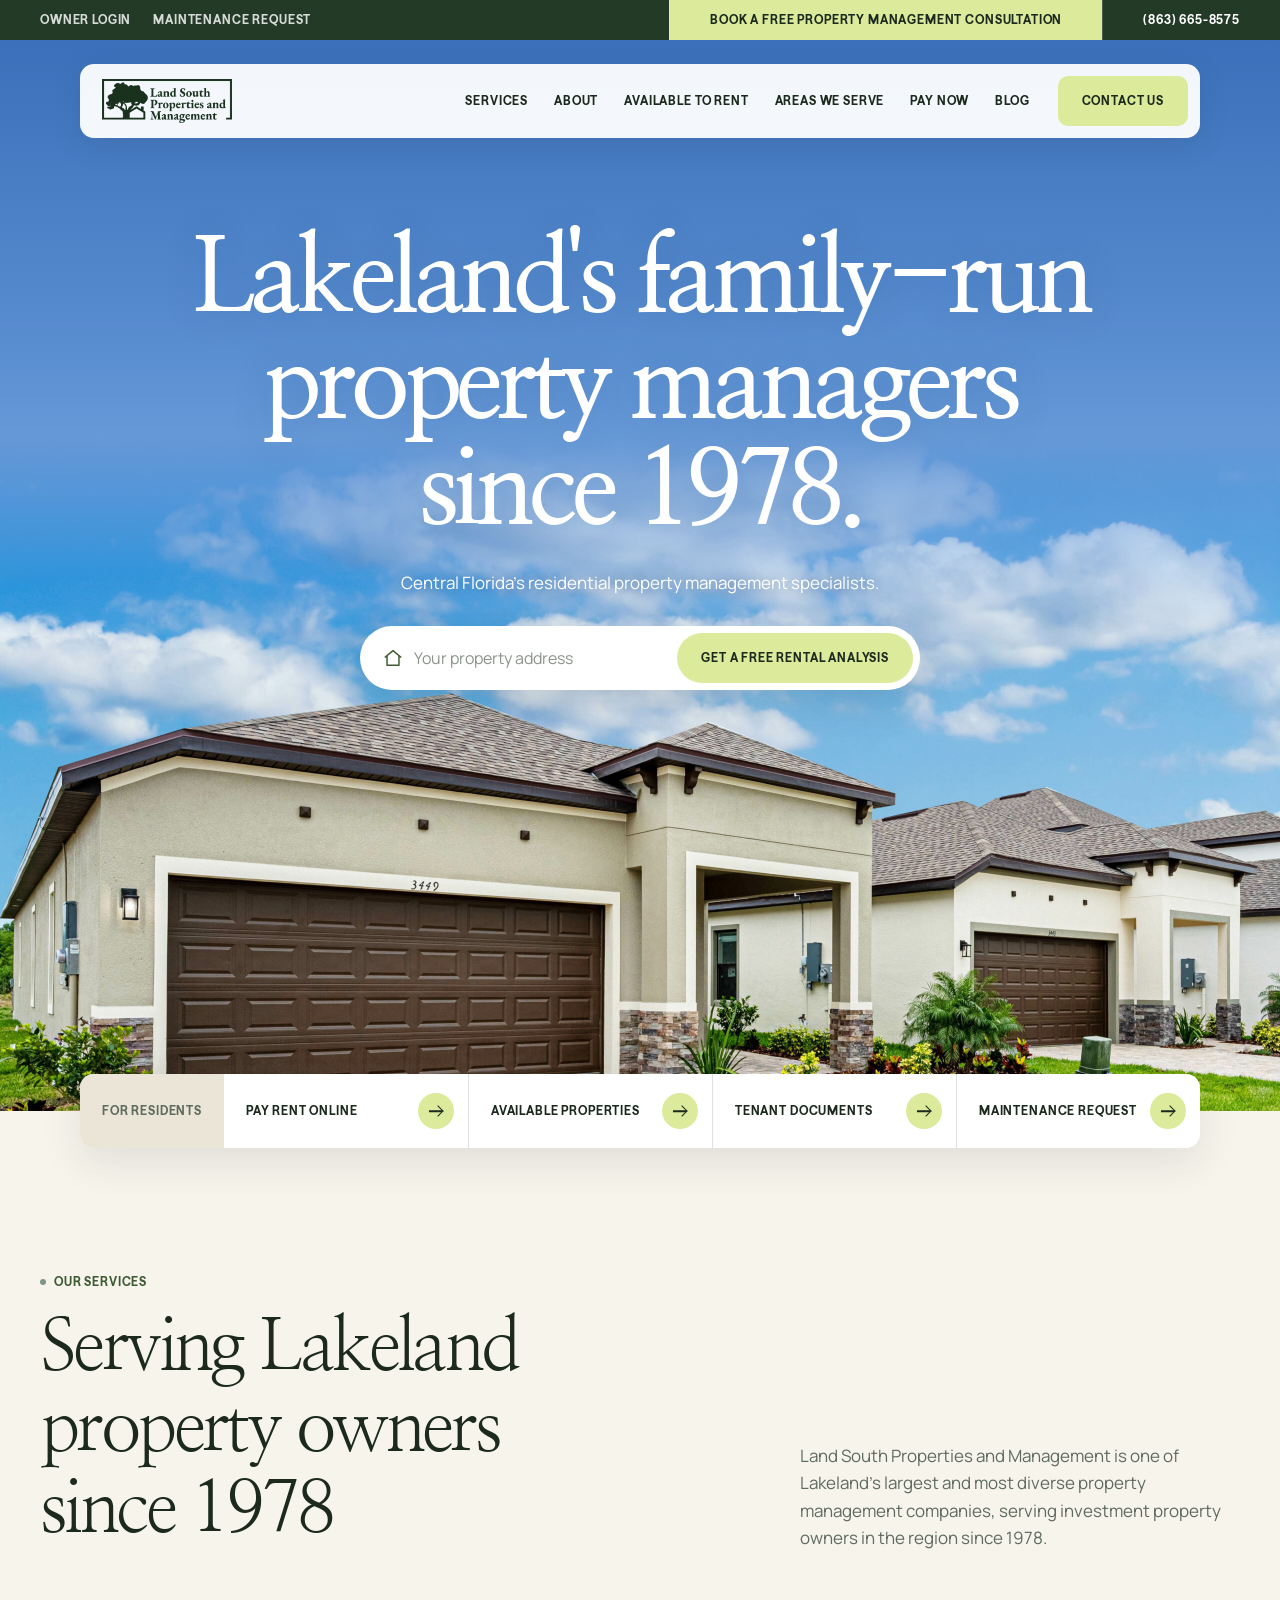
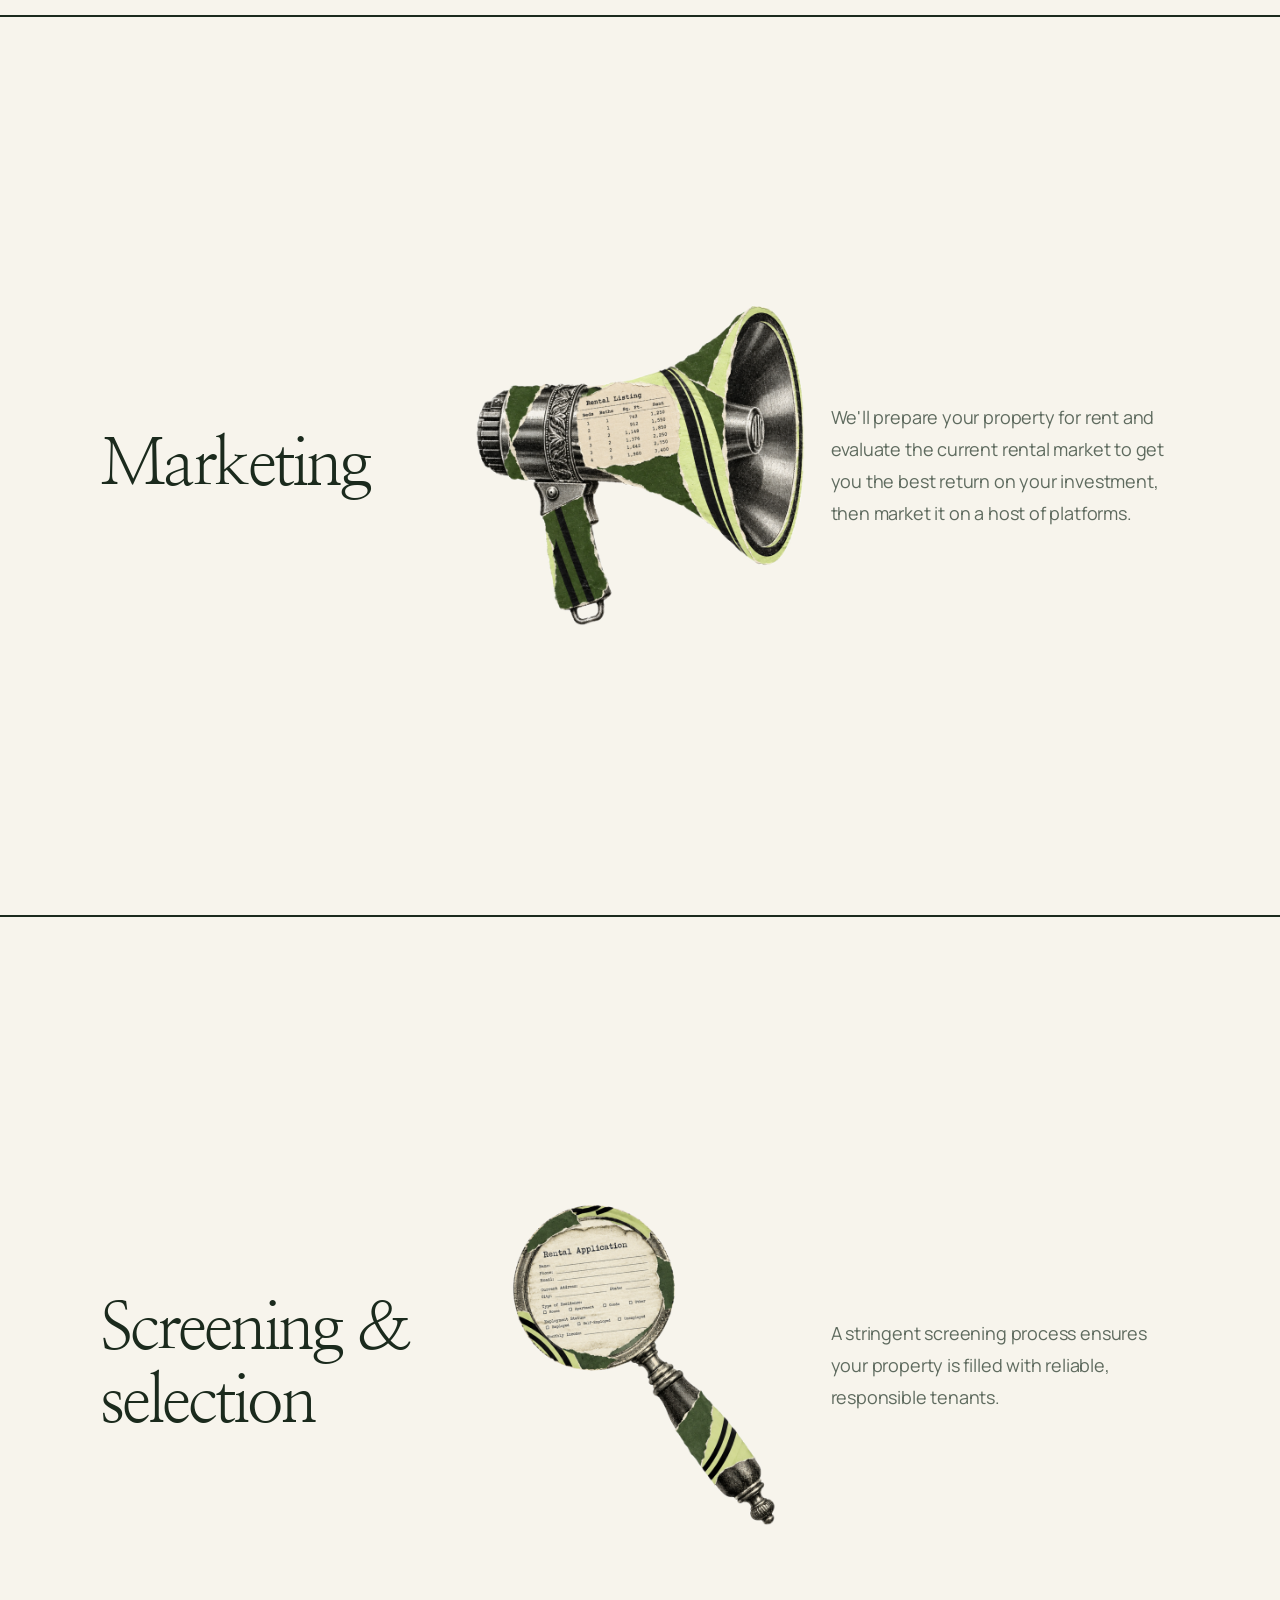
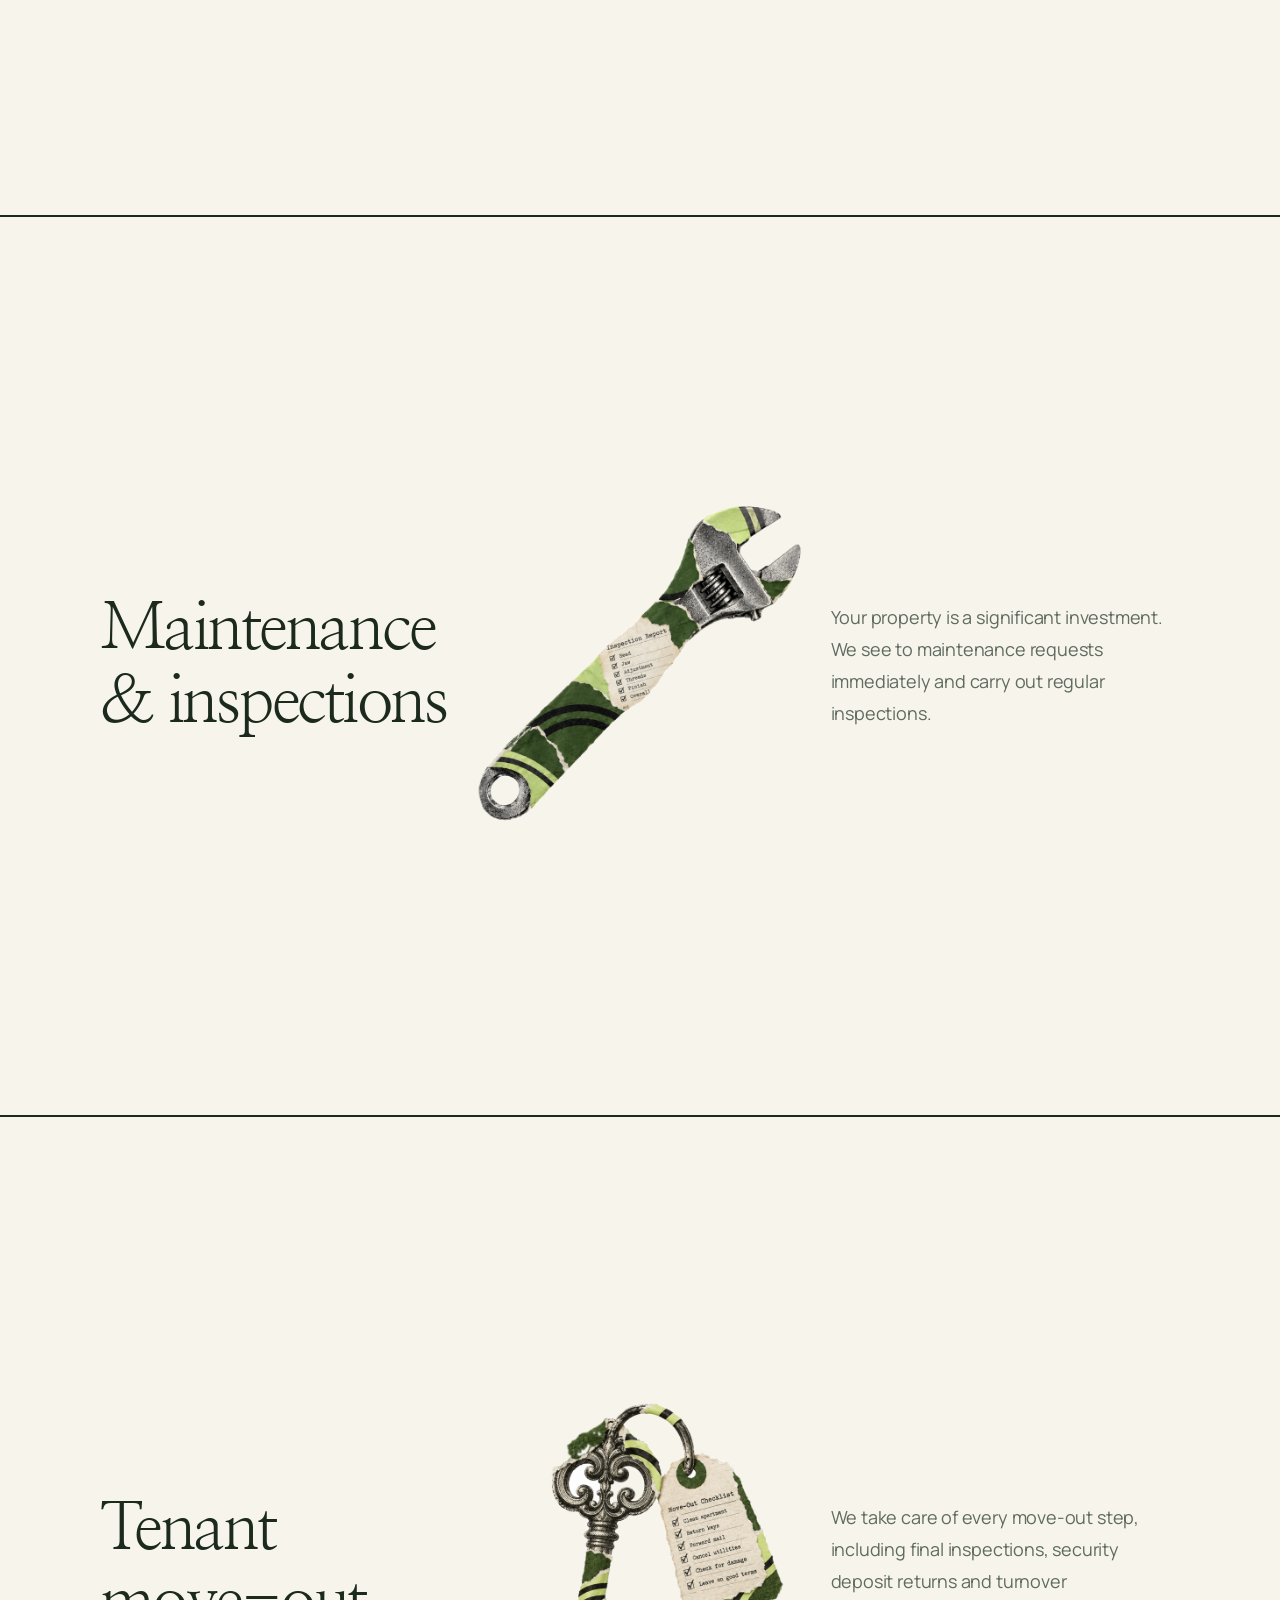
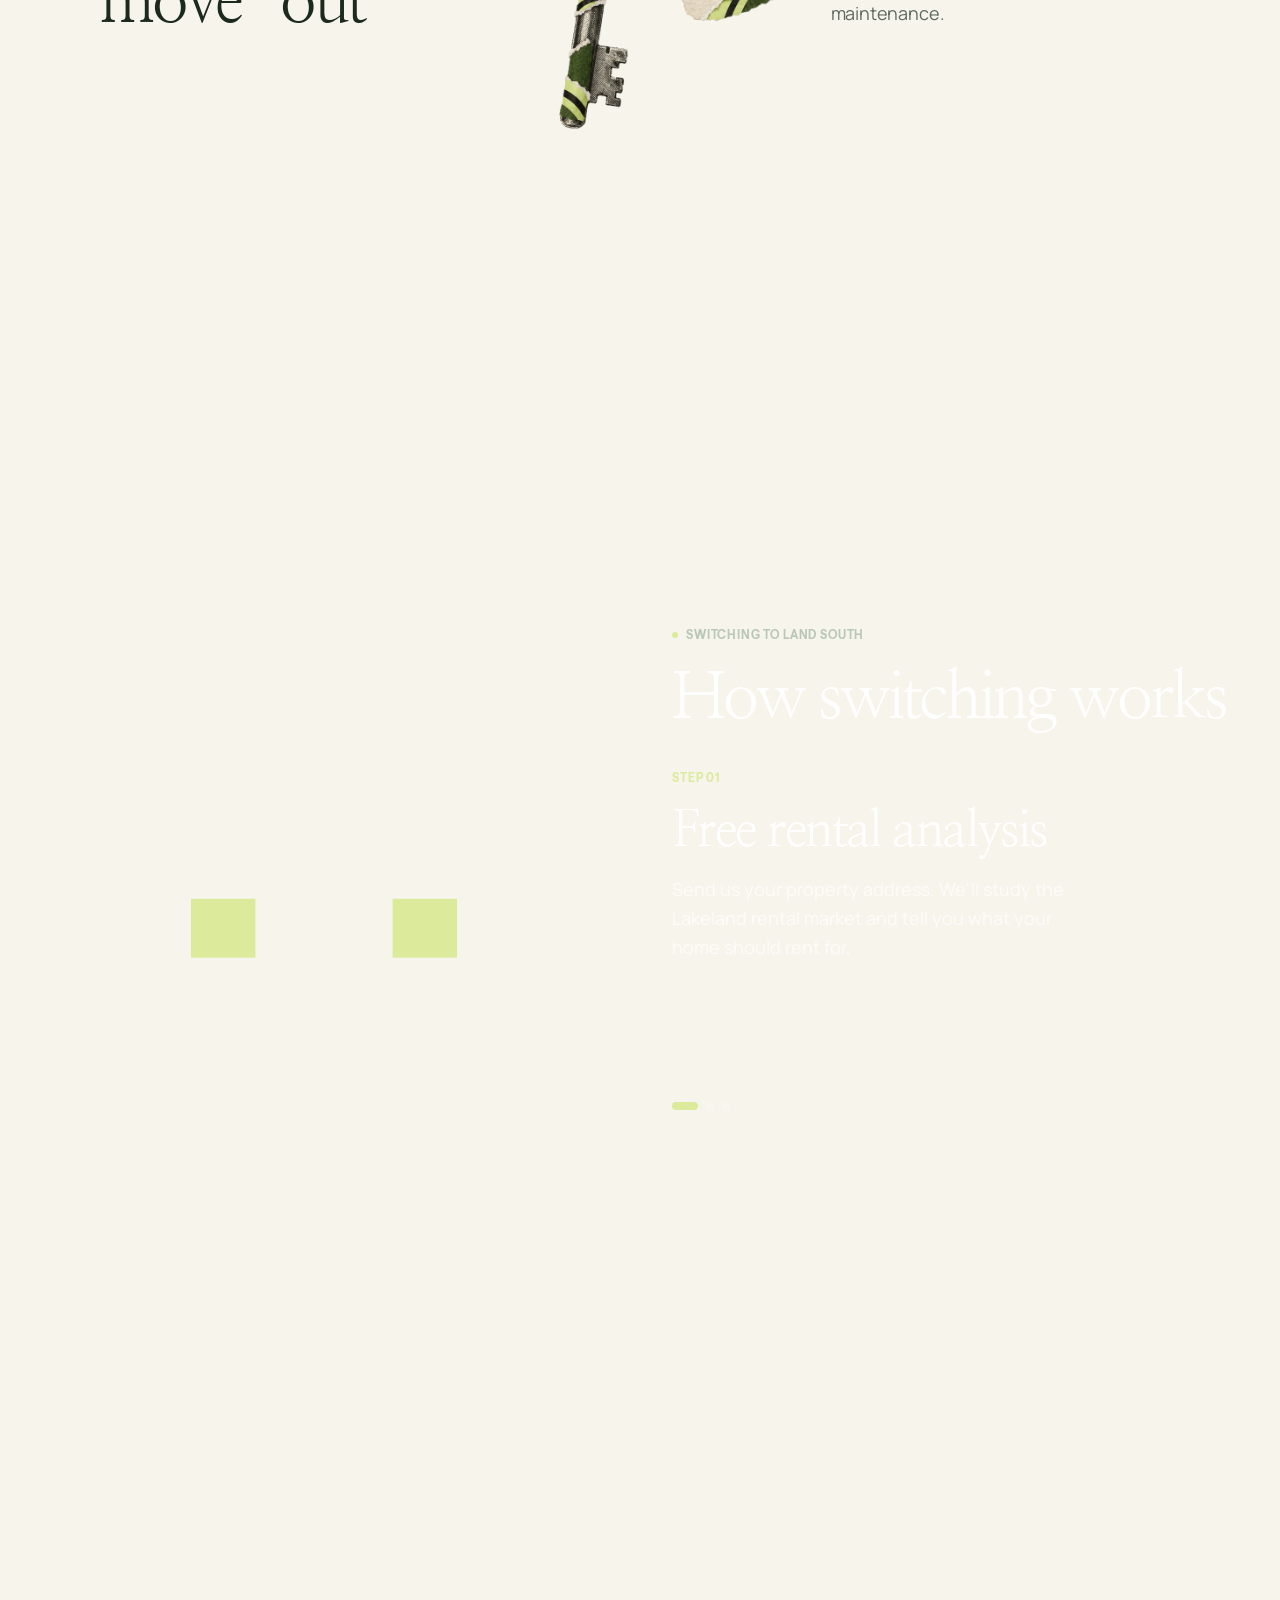
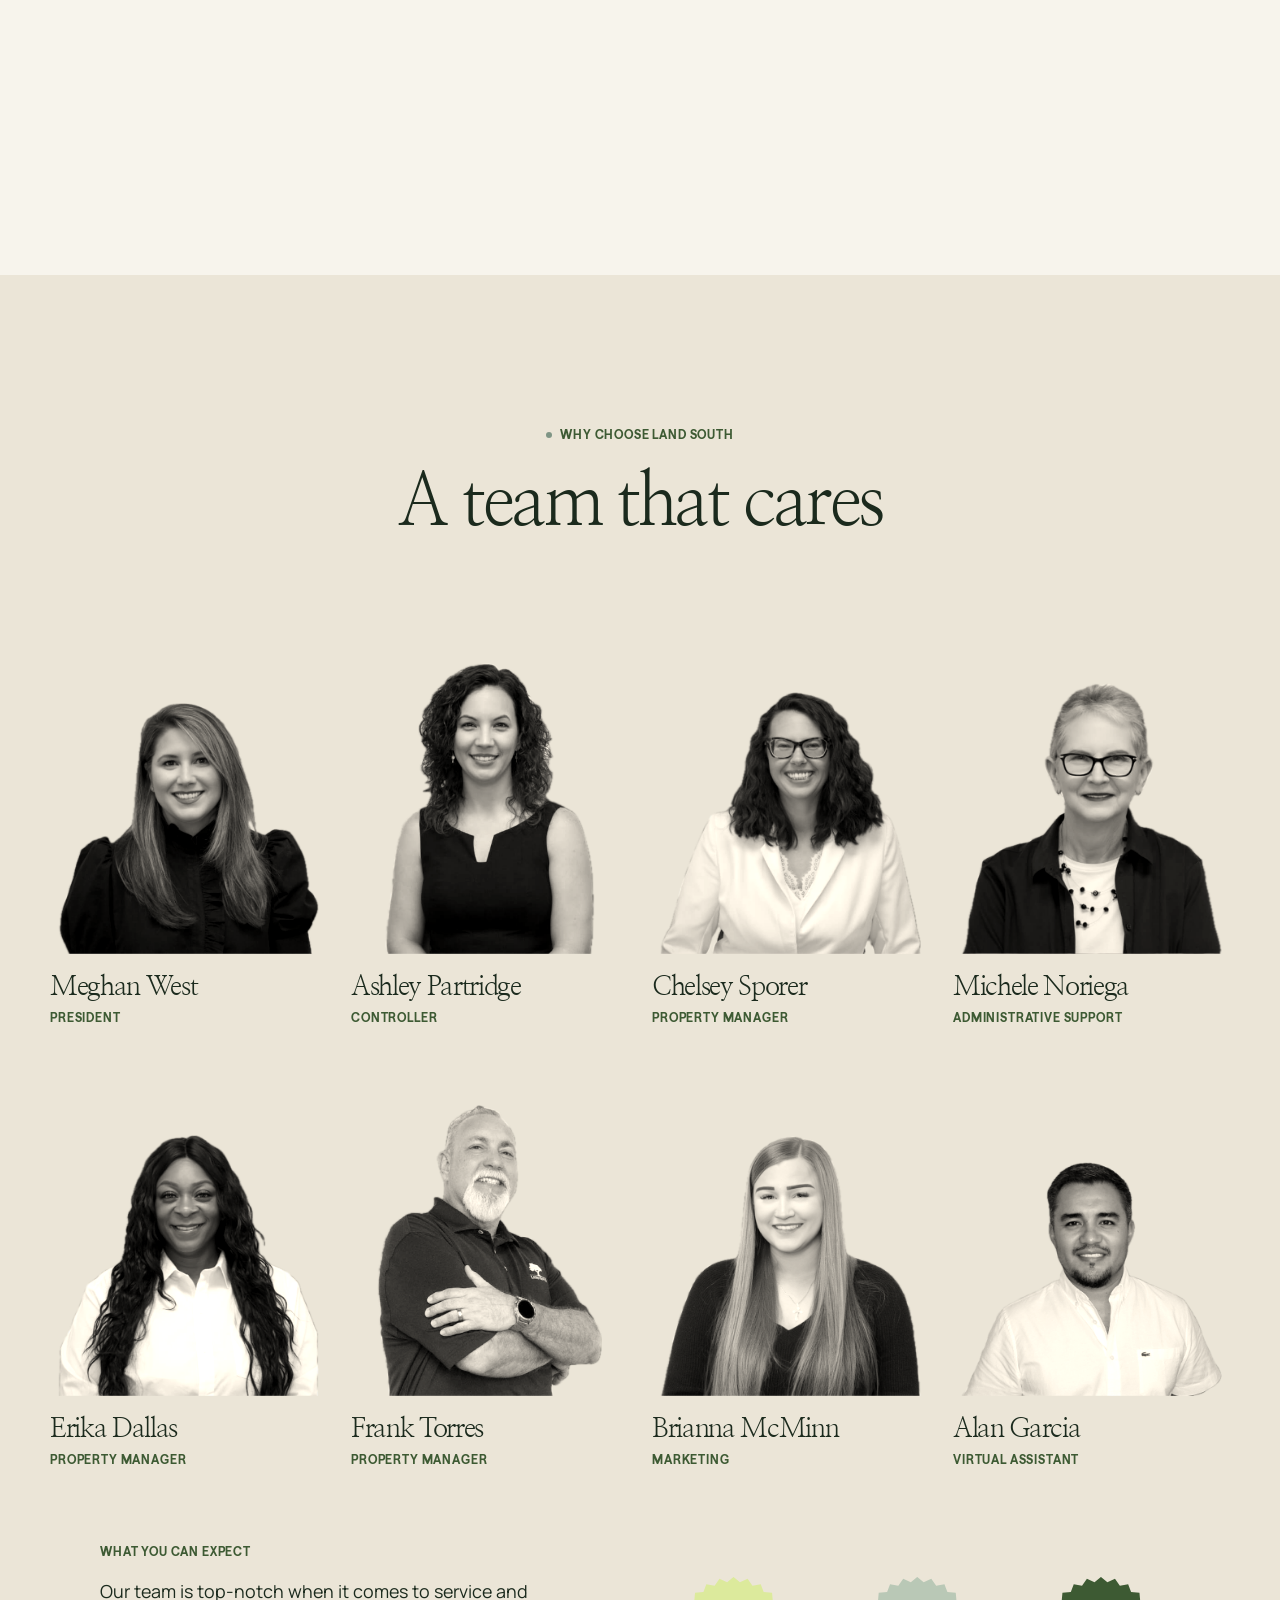
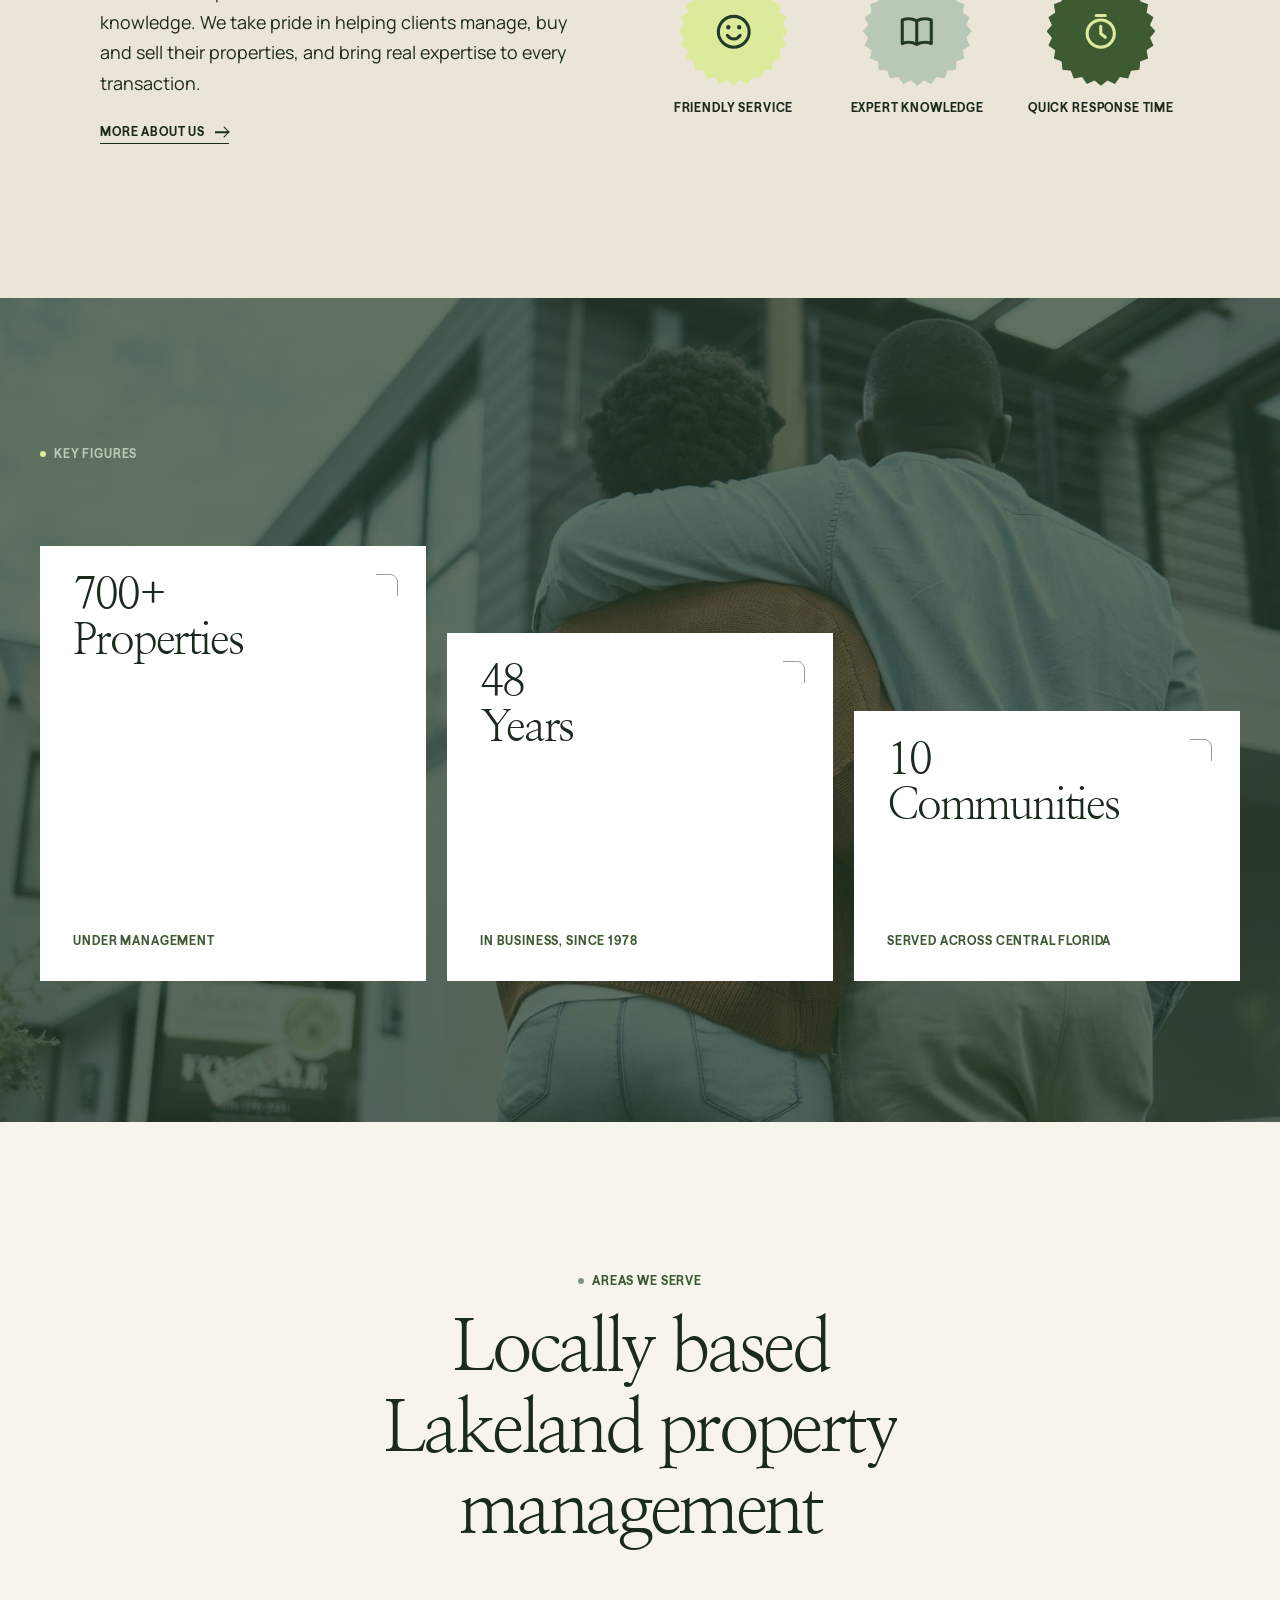
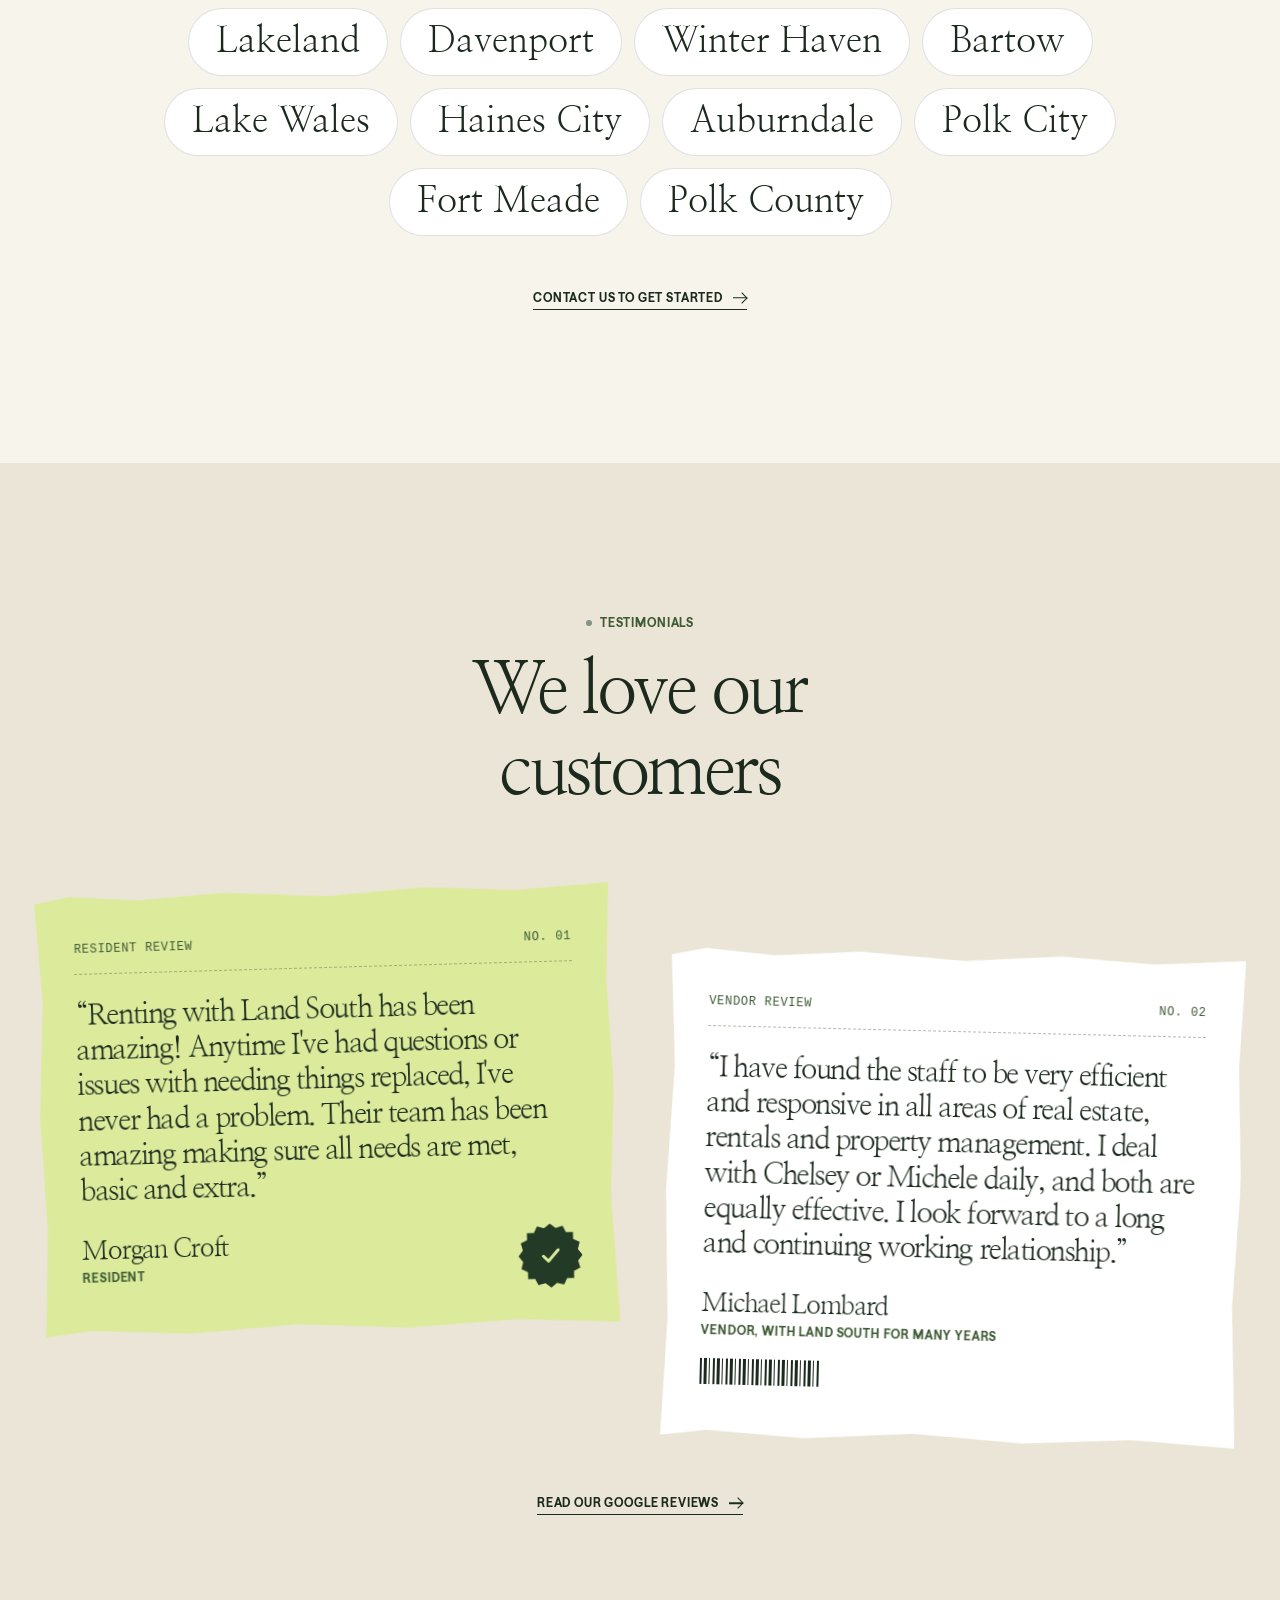
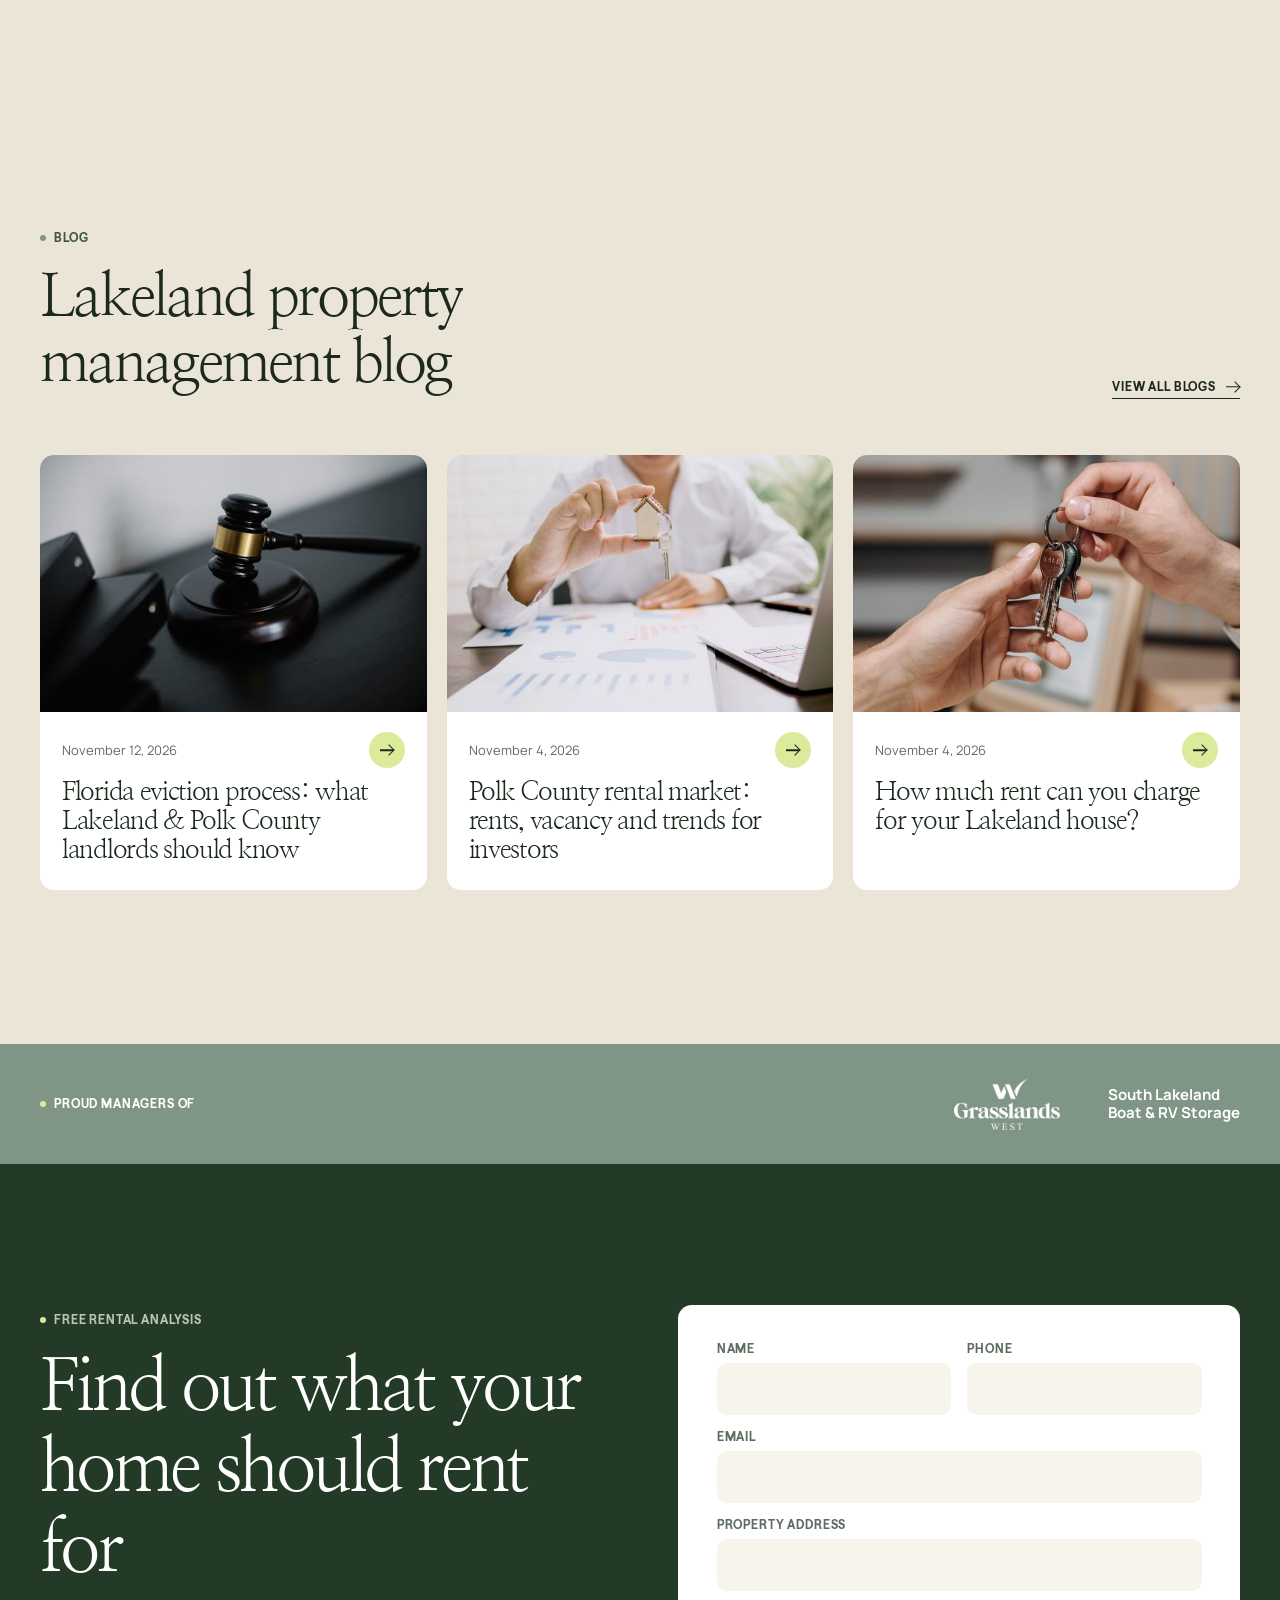
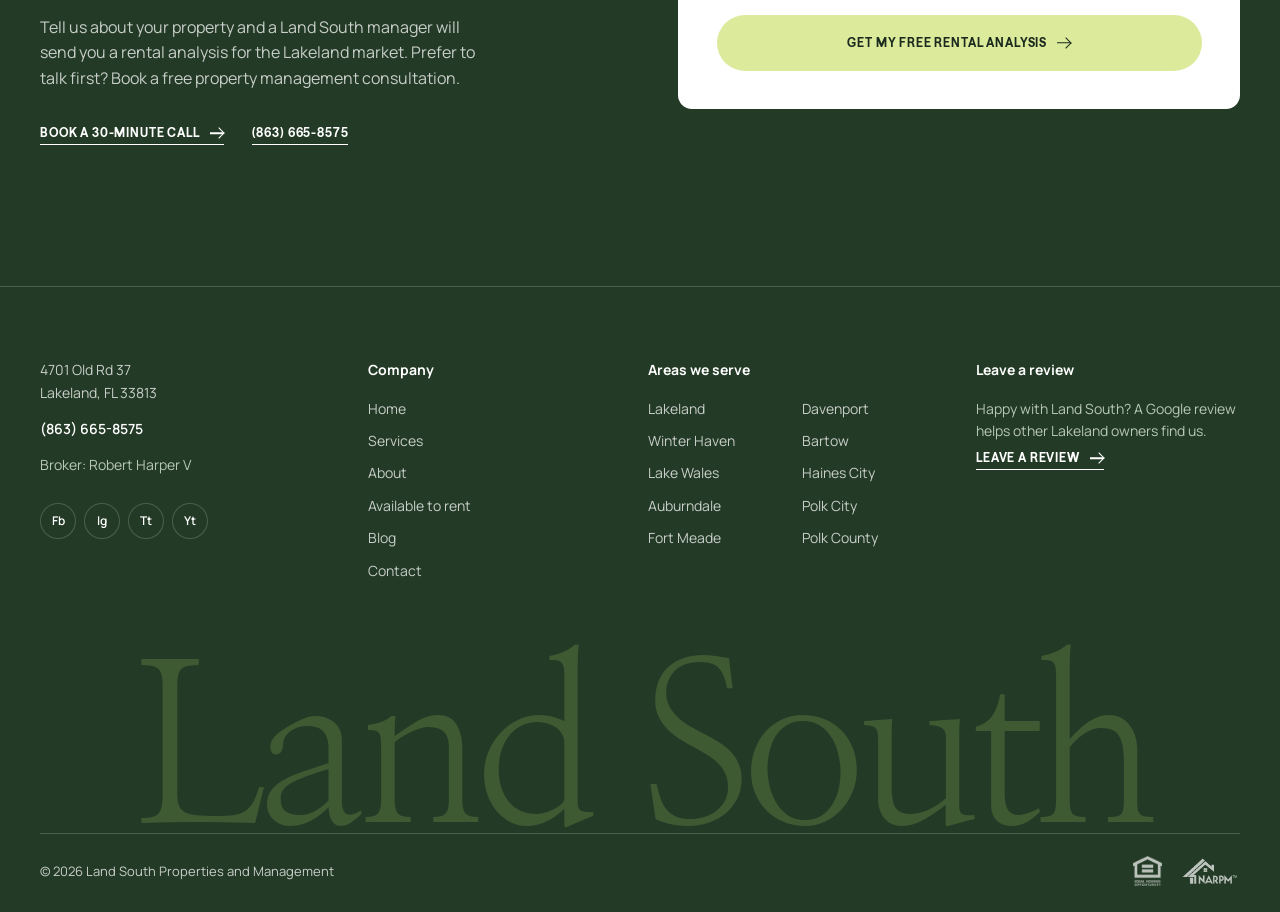
==== index.html @ 8f93a700 "Remove the View all services link under the service panels The switching section now fades to dark g" ====
<!doctype html>
<html lang="en">
<head>
<meta charset="utf-8">
<meta name="viewport" content="width=device-width, initial-scale=1">
<meta name="robots" content="noindex, nofollow">
<title>Land South Properties and Management — Property Management Lakeland, FL</title>
<meta name="description" content="Central Florida's residential property management specialists. Serving Lakeland investment property owners since 1978. 700+ properties under management.">
<link rel="preconnect" href="https://fonts.googleapis.com">
<link rel="preconnect" href="https://fonts.gstatic.com" crossorigin>
<link href="https://fonts.googleapis.com/css2?family=Nanum+Myeongjo:wght@400;700&family=Manrope:wght@400;500;600;700&display=swap" rel="stylesheet">
<link rel="stylesheet" href="styles.css">
</head>
<body>

<!-- Top bar (same four items as the live site) -->
<div class="top">
  <div class="top__cell top__links">
    <a href="https://landsouth.appfolio.com/oportal/users/log_in?a=cw&utm_source=apmsites_v3&utm_campaign=oportal_login">Owner login</a>
    <a href="https://landsouth.appfolio.com/connect/users/sign_in?a=cw&utm_source=apmsites_v3&utm_campaign=tportal_login">Maintenance request</a>
  </div>
  <a class="top__cell top__book" href="https://calendly.com/meghan-landsouthgroup/30min">Book a free <span class="top__long">property management </span>consultation</a>
  <a class="top__cell top__tel" href="tel:8636658575">(863) 665-8575</a>
</div>

<!-- HERO -->
<section class="hero">
  <div class="hero__bg"><img src="img/house-2-scaled.jpg" alt="" fetchpriority="high"></div>

  <header class="pill" id="nav">
    <a href="#" class="pill__logo" aria-label="Land South Properties and Management">
      <img src="img/Land-South-Property-Management-White.png" alt="Land South Properties and Management">
    </a>
    <nav class="pill__links" aria-label="Main">
      <a href="#services">Services</a>
      <a href="#about">About</a>
      <a href="https://landsouthmanagement.com/available-to-rent/">Available to rent</a>
      <a href="#areas">Areas we serve</a>
      <a href="https://landsouth.appfolio.com/connect/users/sign_in?a=cw&utm_source=apmsites_v3&utm_campaign=pay_rent_button">Pay now</a>
      <a href="#blog">Blog</a>
    </nav>
    <a class="btn btn--lime pill__cta" href="https://landsouthmanagement.com/contact/">Contact us</a>
    <button class="pill__burger" aria-label="Open menu" aria-expanded="false"><span></span><span></span></button>
    <div class="pill__sheet">
      <a href="#services">Services</a>
      <a href="#about">About</a>
      <a href="https://landsouthmanagement.com/available-to-rent/">Available to rent</a>
      <a href="#areas">Areas we serve</a>
      <a href="https://landsouth.appfolio.com/connect/users/sign_in?a=cw&utm_source=apmsites_v3&utm_campaign=pay_rent_button">Pay now</a>
      <a href="#blog">Blog</a>
      <a class="btn btn--lime" href="https://landsouthmanagement.com/contact/">Contact us</a>
    </div>
  </header>

  <div class="hero__mid">
    <!-- proposed headline; the live site says "Property management made simple." Set as three fixed lines. -->
    <h1 class="hero__h"><span class="mark__w">Lakeland's family-run</span> <span class="mark__w">property managers</span> <span class="mark__w">since 1978.</span></h1>
    <p class="hero__sub">Central Florida's residential property management specialists.</p>
    <form class="search" action="#analysis" onsubmit="return LS.start(this)">
      <svg viewBox="0 0 24 24" aria-hidden="true"><path d="M3 11.5 12 4l9 7.5M5.5 9.5V20h13V9.5" fill="none" stroke="currentColor" stroke-width="1.6" stroke-linejoin="round"/></svg>
      <label class="sr" for="addr">Rental property address</label>
      <input id="addr" name="address" placeholder="Your property address" autocomplete="street-address">
      <button class="btn btn--lime" type="submit">Get a free rental analysis</button>
    </form>
  </div>

  <!-- Resident shortcuts: the live hero's tenant tiles, moved into one slim bar so owners get the pitch first -->
  <nav class="quick" aria-label="For residents">
    <p class="quick__label">For residents</p>
    <a class="qcard" href="https://landsouth.appfolio.com/connect/users/sign_in?a=cw&utm_source=apmsites_v3&utm_campaign=pay_rent_button">Pay rent online <span class="dot dot--sm"><i class="arr"></i></span></a>
    <a class="qcard" href="https://landsouthmanagement.com/available-to-rent/">Available properties <span class="dot dot--sm"><i class="arr"></i></span></a>
    <a class="qcard" href="https://landsouthmanagement.com/qualifications/">Tenant documents <span class="dot dot--sm"><i class="arr"></i></span></a>
    <a class="qcard" href="https://landsouth.appfolio.com/connect/users/sign_in?a=cw&utm_source=apmsites_v3&utm_campaign=tportal_login">Maintenance request <span class="dot dot--sm"><i class="arr"></i></span></a>
  </nav>
</section>

<main>

<!-- OUR SERVICES -->
<section class="services" id="services">
  <div class="wrap">
    <div class="intro">
      <p class="tag">Our services</p>
      <h2 class="caps" data-rise>Serving Lakeland property owners since 1978</h2>
      <p class="intro__p">Land South Properties and Management is one of Lakeland's largest and most diverse property management companies, serving investment property owners in the region since 1978.</p>
    </div>
  </div>
  <ol class="stack">
    <li class="panel">
      <h3 class="panel__h">Marketing</h3>
      <img class="panel__img" src="img/svc-marketing.png" alt="A vintage megaphone collage" width="760" height="760" loading="eager">
      <p class="panel__p">We'll prepare your property for rent and evaluate the current rental market to get you the best return on your investment, then market it on a host of platforms.</p>
    </li>
    <li class="panel">
      <h3 class="panel__h">Screening &amp; selection</h3>
      <img class="panel__img" src="img/svc-screening.png" alt="A magnifying glass over a rental application" width="760" height="760" loading="lazy">
      <p class="panel__p">A stringent screening process ensures your property is filled with reliable, responsible tenants.</p>
    </li>
    <li class="panel">
      <h3 class="panel__h">Maintenance &amp; inspections</h3>
      <img class="panel__img" src="img/svc-maintenance.png" alt="A wrench wrapped in an inspection report" width="760" height="760" loading="lazy">
      <p class="panel__p">Your property is a significant investment. We see to maintenance requests immediately and carry out regular inspections.</p>
    </li>
    <li class="panel">
      <h3 class="panel__h">Tenant move-out</h3>
      <img class="panel__img" src="img/svc-moveout.png" alt="A house key with a move-out checklist tag" width="760" height="760" loading="lazy">
      <p class="panel__p">We take care of every move-out step, including final inspections, security deposit returns and turnover maintenance.</p>
    </li>
  </ol>
</section>

<!-- HOW SWITCHING WORKS (proposed: new section, copy for the client to approve).
     Dark green: the page fades from cream to forest as it settles in, then a house line drawing builds in three stages, one per step. -->
<section class="sw d5 pinwrap" id="switch">
  <div class="pinstage"><div class="wrap sw__in">
    <div class="d5__art" aria-hidden="true">
      <svg viewBox="0 0 400 340">
        <!-- stage 1: ground and walls -->
        <path class="ln gnd s1" d="M20 300H380"/>
        <path class="ln s1" d="M80 300V170M320 300V170M80 170H320"/>
        <!-- stage 2: roof, chimney, door and a key tag -->
        <path class="ln s2" d="M60 182L200 70L340 182"/>
        <path class="ln s2" d="M262 120V82h28v60"/>
        <path class="ln s2" d="M176 300V226a24 24 0 0 1 48 0V300"/>
        <path class="ln s2" d="M212 262h0.1"/>
        <!-- stage 3: windows light up and smoke rises -->
        <path class="ln s3" d="M104 196h48v44h-48zM248 196h48v44h-48zM128 196v44M272 196v44M104 218h48M248 218h48"/>
        <path class="ln s3" d="M276 70c-8-10 8-16 0-28M284 64c-6-8 6-12 0-20"/>
        <rect class="win" x="105" y="197" width="46" height="42"/>
        <rect class="win" x="249" y="197" width="46" height="42"/>
      </svg>
    </div>
    <div class="d5__text">
      <div class="d5__head"><p class="tag">Switching to Land South</p>
      <h2 class="sw-h">How switching works</h2></div>
      <div class="d5__steps">
        <div class="d5__step on"><small>Step 01</small><h3>Free rental analysis</h3><p>Send us your property address. We'll study the Lakeland rental market and tell you what your home should rent for.</p></div>
        <div class="d5__step"><small>Step 02</small><h3>Easy onboarding</h3><p>We take over the paperwork: leases, deposits, keys and introductions to any current residents. You don't have to chase your old manager.</p></div>
        <div class="d5__step"><small>Step 03</small><h3>Your first rent paid</h3><p>Rent is collected online and paid out to you, with every statement waiting in your owner portal.</p><a class="btn btn--lime" href="#analysis" style="margin-top:28px">Start with a free rental analysis <i class="arr"></i></a></div>
      </div>
      <div class="d5__dots"><i class="on"></i><i></i><i></i></div>
    </div>
  </div></div>
</section>

<!-- WHY CHOOSE / A TEAM THAT CARES -->
<section class="about" id="about">
  <div class="wrap">
    <div class="center">
      <p class="tag">Why choose Land South</p>
      <h2 class="caps" data-rise>A team that cares</h2>
    </div>
    <!-- The team from the About page: cut-out portraits, monochrome until hovered (or scrolled to centre on touch) -->
    <ul class="team">
      <li class="mate mate--v1" data-in tabindex="0">
        <div class="mate__art"><svg class="acc acc--blob" viewBox="0 0 200 200" aria-hidden="true"><path d="M44 18c30-16 78-20 108 2s44 58 40 92-26 66-60 78-86 8-110-20S-4 98 6 66 14 34 44 18z"/></svg><span class="acc acc--badge" aria-hidden="true"><svg viewBox="0 0 40 40"><circle cx="20" cy="20" r="11" fill="none" stroke="currentColor" stroke-width="3.2"/><path d="M14.5 20.5l4 4 9-10" fill="none" stroke="currentColor" stroke-width="3.6" stroke-linecap="round" stroke-linejoin="round"/></svg></span><img src="img/team/meghan.png" alt="Meghan West" loading="lazy"></div>
        <h3 class="mate__name">Meghan West</h3>
        <p class="mate__role">President</p>
      </li>
      <li class="mate mate--v2" data-in tabindex="0">
        <div class="mate__art"><span class="acc acc--note" aria-hidden="true">OWNER STMT<br>NOV&nbsp;&nbsp;&nbsp;&nbsp;PAID<br>OCT&nbsp;&nbsp;&nbsp;&nbsp;PAID<br>SEP&nbsp;&nbsp;&nbsp;&nbsp;PAID</span><span class="acc acc--code" aria-hidden="true"></span><img src="img/team/ashley.png" alt="Ashley Partridge" loading="lazy"></div>
        <h3 class="mate__name">Ashley Partridge</h3>
        <p class="mate__role">Controller</p>
      </li>
      <li class="mate mate--v3" data-in tabindex="0">
        <div class="mate__art"><svg class="acc acc--blob" viewBox="0 0 200 200" aria-hidden="true"><path d="M44 18c30-16 78-20 108 2s44 58 40 92-26 66-60 78-86 8-110-20S-4 98 6 66 14 34 44 18z"/></svg><span class="acc acc--home" aria-hidden="true"><svg viewBox="0 0 24 24"><path d="M4 11.2 12 4.5l8 6.7M6.5 9.4V19.5h4v-5h3v5h4V9.4" fill="none" stroke="currentColor" stroke-width="1.8" stroke-linejoin="round" stroke-linecap="round"/></svg></span><img src="img/team/chelsey.png" alt="Chelsey Sporer" loading="lazy"></div>
        <h3 class="mate__name">Chelsey Sporer</h3>
        <p class="mate__role">Property manager</p>
      </li>
      <li class="mate mate--v4" data-in tabindex="0">
        <div class="mate__art"><span class="acc acc--note" aria-hidden="true">MOVE-IN<br>WALK-THRU&nbsp;OK<br>KEYS&nbsp;&nbsp;2 SETS<br>METER&nbsp;READ</span><span class="acc acc--badge" aria-hidden="true"><svg viewBox="0 0 40 40"><circle cx="20" cy="20" r="11" fill="none" stroke="currentColor" stroke-width="3.2"/><path d="M14.5 20.5l4 4 9-10" fill="none" stroke="currentColor" stroke-width="3.6" stroke-linecap="round" stroke-linejoin="round"/></svg></span><img src="img/team/michele.png" alt="Michele Noriega" loading="lazy"></div>
        <h3 class="mate__name">Michele Noriega</h3>
        <p class="mate__role">Administrative support</p>
      </li>
      <li class="mate mate--v1" data-in tabindex="0">
        <div class="mate__art"><svg class="acc acc--blob" viewBox="0 0 200 200" aria-hidden="true"><path d="M44 18c30-16 78-20 108 2s44 58 40 92-26 66-60 78-86 8-110-20S-4 98 6 66 14 34 44 18z"/></svg><span class="acc acc--badge" aria-hidden="true"><svg viewBox="0 0 40 40"><circle cx="20" cy="20" r="11" fill="none" stroke="currentColor" stroke-width="3.2"/><path d="M14.5 20.5l4 4 9-10" fill="none" stroke="currentColor" stroke-width="3.6" stroke-linecap="round" stroke-linejoin="round"/></svg></span><img src="img/team/erika.png" alt="Erika Dallas" loading="lazy"></div>
        <h3 class="mate__name">Erika Dallas</h3>
        <p class="mate__role">Property manager</p>
      </li>
      <li class="mate mate--v2" data-in tabindex="0">
        <div class="mate__art"><span class="acc acc--note" aria-hidden="true">OWNER STMT<br>NOV&nbsp;&nbsp;&nbsp;&nbsp;PAID<br>OCT&nbsp;&nbsp;&nbsp;&nbsp;PAID<br>SEP&nbsp;&nbsp;&nbsp;&nbsp;PAID</span><span class="acc acc--code" aria-hidden="true"></span><img src="img/team/frank.png" alt="Frank Torres" loading="lazy"></div>
        <h3 class="mate__name">Frank Torres</h3>
        <p class="mate__role">Property manager</p>
      </li>
      <li class="mate mate--v3" data-in tabindex="0">
        <div class="mate__art"><svg class="acc acc--blob" viewBox="0 0 200 200" aria-hidden="true"><path d="M44 18c30-16 78-20 108 2s44 58 40 92-26 66-60 78-86 8-110-20S-4 98 6 66 14 34 44 18z"/></svg><span class="acc acc--home" aria-hidden="true"><svg viewBox="0 0 24 24"><path d="M4 11.2 12 4.5l8 6.7M6.5 9.4V19.5h4v-5h3v5h4V9.4" fill="none" stroke="currentColor" stroke-width="1.8" stroke-linejoin="round" stroke-linecap="round"/></svg></span><img src="img/team/bri.png" alt="Brianna McMinn" loading="lazy"></div>
        <h3 class="mate__name">Brianna McMinn</h3>
        <p class="mate__role">Marketing</p>
      </li>
      <li class="mate mate--v4" data-in tabindex="0">
        <div class="mate__art"><span class="acc acc--note" aria-hidden="true">MOVE-IN<br>WALK-THRU&nbsp;OK<br>KEYS&nbsp;&nbsp;2 SETS<br>METER&nbsp;READ</span><span class="acc acc--badge" aria-hidden="true"><svg viewBox="0 0 40 40"><circle cx="20" cy="20" r="11" fill="none" stroke="currentColor" stroke-width="3.2"/><path d="M14.5 20.5l4 4 9-10" fill="none" stroke="currentColor" stroke-width="3.6" stroke-linecap="round" stroke-linejoin="round"/></svg></span><img src="img/team/alan.png" alt="Alan Garcia" loading="lazy"></div>
        <h3 class="mate__name">Alan Garcia</h3>
        <p class="mate__role">Virtual assistant</p>
      </li>
    </ul>
    <div class="team__dots" aria-hidden="true"><i class="on"></i><i></i><i></i><i></i><i></i><i></i><i></i><i></i></div>
    <!-- team copy with the three expectations as stamp badges (option 5 from team.html) -->
    <div class="x5" data-in>
      <div><p class="xlab">What you can expect</p><p class="x5__lead">Our team is top-notch when it comes to service and knowledge. We take pride in helping clients manage, buy and sell their properties, and bring real expertise to every transaction.</p><a class="link" href="https://landsouthmanagement.com/about/">More about us <i class="arr"></i></a></div>
      <ul class="x5__badges"><li><span class="x5__b x5__b--1"><svg viewBox="0 0 24 24" fill="none" stroke="currentColor" stroke-width="1.7" stroke-linecap="round"><circle cx="12" cy="12" r="8.5"/><path d="M8.5 14c.9 1.3 2.1 2 3.5 2s2.6-.7 3.5-2"/><path d="M9 9.5h.01M15 9.5h.01" stroke-width="2.4"/></svg></span><b>Friendly service</b></li><li><span class="x5__b x5__b--2"><svg viewBox="0 0 24 24" fill="none" stroke="currentColor" stroke-width="1.7" stroke-linejoin="round"><path d="M4 5.5c2.7-1 5.3-1 8 .5 2.7-1.5 5.3-1.5 8-.5v13c-2.7-1-5.3-1-8 .5-2.7-1.5-5.3-1.5-8-.5z"/><path d="M12 6v13"/></svg></span><b>Expert knowledge</b></li><li><span class="x5__b x5__b--3"><svg viewBox="0 0 24 24" fill="none" stroke="currentColor" stroke-width="1.7" stroke-linecap="round"><circle cx="12" cy="13" r="7.5"/><path d="M12 9v4l2.5 2M9.5 3h5"/></svg></span><b>Quick response time</b></li></ul>
    </div>
  </div>
</section>

<!-- KEY FIGURES (live site's stats band) -->
<section class="figures">
  <div class="figures__bg"><img loading="lazy" src="img/HOUSE-2.jpeg" alt=""></div>
  <div class="wrap">
    <p class="tag tag--light">Key figures</p>
    <!-- stepped stat cards, after the VanTrust concept; the bars fill as the section scrolls in -->
    <div class="stairs" id="stairs">
      <article class="stair stair--1" data-in>
        <i class="stair__bar"></i>
        <div class="stair__top"><p class="stair__num">700+<br>Properties</p><svg class="stair__corner" viewBox="0 0 24 24" aria-hidden="true"><path d="M0 .5h15c4.7 0 8.5 3.8 8.5 8.5v15"/></svg></div>
        <p class="stair__label">Under management</p>
      </article>
      <article class="stair stair--2" data-in>
        <i class="stair__bar"></i>
        <div class="stair__top"><p class="stair__num">48<br>Years</p><svg class="stair__corner" viewBox="0 0 24 24" aria-hidden="true"><path d="M0 .5h15c4.7 0 8.5 3.8 8.5 8.5v15"/></svg></div>
        <p class="stair__label">In business, since 1978</p>
      </article>
      <article class="stair stair--3" data-in>
        <i class="stair__bar"></i>
        <div class="stair__top"><p class="stair__num">10<br>Communities</p><svg class="stair__corner" viewBox="0 0 24 24" aria-hidden="true"><path d="M0 .5h15c4.7 0 8.5 3.8 8.5 8.5v15"/></svg></div>
        <p class="stair__label">Served across Central Florida</p>
      </article>
    </div>
  </div>
</section>

<!-- AREAS WE SERVE -->
<section class="areas" id="areas">
  <div class="wrap">
    <div class="center">
      <p class="tag">Areas we serve</p>
      <h2 class="caps" data-rise>Locally based Lakeland property management</h2>
    </div>
    <ul class="towns" data-in>
      <li><a href="https://landsouthmanagement.com/">Lakeland</a></li>
      <li><a href="https://landsouthmanagement.com/davenport-property-management/">Davenport</a></li>
      <li><a href="https://landsouthmanagement.com/winter-haven-property-management/">Winter Haven</a></li>
      <li><a href="https://landsouthmanagement.com/bartow-property-management/">Bartow</a></li>
      <li><a href="https://landsouthmanagement.com/lake-wales-property-management/">Lake Wales</a></li>
      <li><a href="https://landsouthmanagement.com/haines-city-property-management/">Haines City</a></li>
      <li><a href="https://landsouthmanagement.com/auburndale-property-management/">Auburndale</a></li>
      <li><a href="https://landsouthmanagement.com/polk-city-property-management/">Polk City</a></li>
      <li><a href="https://landsouthmanagement.com/fort-meade-property-management/">Fort Meade</a></li>
      <li><a href="https://landsouthmanagement.com/polk-county-property-management/">Polk County</a></li>
    </ul>
    <div class="center"><a class="link" href="#analysis">Contact us to get started <i class="arr"></i></a></div>
  </div>
</section>

<!-- TESTIMONIALS: the two real reviews as torn paper notes (option 3 from testimonials.html) -->
<section class="love">
  <div class="wrap">
    <div class="center">
      <p class="tag">Testimonials</p>
      <h2 class="caps" data-rise>We love our customers</h2>
    </div>
    <div class="notes">
      <figure class="note note--a">
        <div class="note__type"><span>RESIDENT REVIEW</span><span>NO. 01</span></div>
        <p>“Renting with Land South has been amazing! Anytime I've had questions or issues with needing things replaced, I've never had a problem. Their team has been amazing making sure all needs are met, basic and extra.”</p>
        <figcaption class="who"><b>Morgan Croft</b><span>Resident</span></figcaption>
        <span class="note__stamp" aria-hidden="true"><svg viewBox="0 0 24 24"><path d="M6 12.5l4 4 8-9" fill="none" stroke="currentColor" stroke-width="2.4" stroke-linecap="round" stroke-linejoin="round"/></svg></span>
      </figure>
      <figure class="note note--b">
        <div class="note__type"><span>VENDOR REVIEW</span><span>NO. 02</span></div>
        <p>“I have found the staff to be very efficient and responsive in all areas of real estate, rentals and property management. I deal with Chelsey or Michele daily, and both are equally effective. I look forward to a long and continuing working relationship.”</p>
        <figcaption class="who"><b>Michael Lombard</b><span>Vendor, with Land South for many years</span></figcaption>
        <span class="note__code" aria-hidden="true"></span>
      </figure>
    </div>
    <div class="center love__more"><a class="link" href="https://www.google.com/search?q=Land+South+Properties+and+Management+Lakeland+reviews">Read our Google reviews <i class="arr"></i></a></div>
  </div>
</section>

<!-- BLOG -->
<section class="blog" id="blog">
  <div class="wrap">
    <div class="split">
      <div>
        <p class="tag">Blog</p>
        <h2 class="caps" data-rise>Lakeland property management blog</h2>
      </div>
      <a class="link" href="https://landsouthmanagement.com/blog/">View all blogs <i class="arr"></i></a>
    </div>
    <div class="posts">
      <a class="post" data-in href="https://landsouthmanagement.com/blog/">
        <div class="post__img"><img loading="lazy" src="img/gavel-resting-on-stand.jpg" alt=""></div>
        <div class="post__meta"><time>November 12, 2026</time><span class="dot dot--sm"><i class="arr"></i></span></div>
        <h3>Florida eviction process: what Lakeland &amp; Polk County landlords should know</h3>
      </a>
      <a class="post" data-in href="https://landsouthmanagement.com/blog/">
        <div class="post__img"><img loading="lazy" src="img/Feature-A-Polk-County-property-owner-holding-a-small-house-at-a-desk-with-a-laptop-and-charts.jpg" alt=""></div>
        <div class="post__meta"><time>November 4, 2026</time><span class="dot dot--sm"><i class="arr"></i></span></div>
        <h3>Polk County rental market: rents, vacancy and trends for investors</h3>
      </a>
      <a class="post" data-in href="https://landsouthmanagement.com/blog/">
        <div class="post__img"><img loading="lazy" src="img/Feature-A-person-handing-someone-a-set-of-house-keys.jpg" alt=""></div>
        <div class="post__meta"><time>November 4, 2026</time><span class="dot dot--sm"><i class="arr"></i></span></div>
        <h3>How much rent can you charge for your Lakeland house?</h3>
      </a>
    </div>
  </div>
</section>

<!-- PROUD MANAGERS OF -->
<section class="proud">
  <div class="wrap proud__in">
    <p class="tag tag--light">Proud managers of</p>
    <img src="img/Grasslands-West-Logo-White-2048x1008.png" alt="Grasslands West">
    <span class="proud__txt">South Lakeland<br>Boat &amp; RV Storage</span>
  </div>
</section>

<!-- FREE RENTAL ANALYSIS (prototype form; the consultation offer from the live top bar sits beside it) -->
<section class="cta" id="analysis">
  <div class="wrap cta__in">
    <div class="cta__copy">
      <p class="tag tag--light">Free rental analysis</p>
      <h2 class="caps" data-rise>Find out what your home should rent for</h2>
      <p class="cta__p">Tell us about your property and a Land South manager will send you a rental analysis for the Lakeland market. Prefer to talk first? Book a free property management consultation.</p>
      <div class="cta__alt">
        <a class="link link--light" href="https://calendly.com/meghan-landsouthgroup/30min">Book a 30-minute call <i class="arr"></i></a>
        <a class="link link--light" href="tel:8636658575">(863) 665-8575</a>
      </div>
    </div>
    <form class="form" onsubmit="return LS.send(this)">
      <div class="form__row">
        <label><span>Name</span><input name="name" autocomplete="name" required></label>
        <label><span>Phone</span><input name="phone" type="tel" autocomplete="tel" required></label>
      </div>
      <label><span>Email</span><input name="email" type="email" autocomplete="email" required></label>
      <label><span>Property address</span><input id="addr2" name="address" autocomplete="street-address" required></label>
      <button class="btn btn--lime" type="submit">Get my free rental analysis <i class="arr"></i></button>
      <p class="form__done" role="status" hidden>Thank you. A Land South manager will be in touch about your rental analysis.</p>
    </form>
  </div>
</section>

</main>

<footer class="foot">
  <div class="wrap">
    <div class="foot__cols">
      <div class="foot__brand">
        <p>4701 Old Rd 37<br>Lakeland, FL 33813</p>
        <p><a href="tel:8636658575">(863) 665-8575</a></p>
        <p class="foot__muted">Broker: Robert Harper V</p>
        <!-- placeholder hrefs: swap in Land South's real profile URLs from the live footer -->
        <div class="social">
          <a href="https://www.facebook.com/" aria-label="Facebook">Fb</a>
          <a href="https://www.instagram.com/" aria-label="Instagram">Ig</a>
          <a href="https://www.tiktok.com/" aria-label="TikTok">Tt</a>
          <a href="https://www.youtube.com/" aria-label="YouTube">Yt</a>
        </div>
      </div>
      <div>
        <p class="foot__h">Company</p>
        <a href="#">Home</a>
        <a href="https://landsouthmanagement.com/services/">Services</a>
        <a href="https://landsouthmanagement.com/about/">About</a>
        <a href="https://landsouthmanagement.com/available-to-rent/">Available to rent</a>
        <a href="https://landsouthmanagement.com/blog/">Blog</a>
        <a href="https://landsouthmanagement.com/contact/">Contact</a>
      </div>
      <div class="foot__areas">
        <p class="foot__h">Areas we serve</p>
        <a href="https://landsouthmanagement.com/">Lakeland</a>
        <a href="https://landsouthmanagement.com/davenport-property-management/">Davenport</a>
        <a href="https://landsouthmanagement.com/winter-haven-property-management/">Winter Haven</a>
        <a href="https://landsouthmanagement.com/bartow-property-management/">Bartow</a>
        <a href="https://landsouthmanagement.com/lake-wales-property-management/">Lake Wales</a>
        <a href="https://landsouthmanagement.com/haines-city-property-management/">Haines City</a>
        <a href="https://landsouthmanagement.com/auburndale-property-management/">Auburndale</a>
        <a href="https://landsouthmanagement.com/polk-city-property-management/">Polk City</a>
        <a href="https://landsouthmanagement.com/fort-meade-property-management/">Fort Meade</a>
        <a href="https://landsouthmanagement.com/polk-county-property-management/">Polk County</a>
      </div>
      <div>
        <p class="foot__h">Leave a review</p>
        <p class="foot__muted">Happy with Land South? A Google review helps other Lakeland owners find us.</p>
        <a class="link link--light" href="https://www.google.com/search?q=Land+South+Properties+and+Management+Lakeland">Leave a review <i class="arr"></i></a>
      </div>
    </div>
    <p class="foot__mark" aria-hidden="true">Land South</p>
    <div class="foot__base">
      <span>© 2026 Land South Properties and Management</span>
      <span class="foot__badges">
        <img src="img/logo.webp" alt="Equal Housing Opportunity">
        <img src="img/NARPM.png" alt="NARPM member">
      </span>
    </div>
  </div>
</footer>

<script src="app.js"></script>
</body>
</html>
---- styles.css ----
@font-face{font-family:"Season Sans";src:url(fonts/SeasonSans-TRIAL-Bold.ttf) format("truetype");font-weight:700;font-display:swap}
:root{
  --forest:#233b26;
  --olive:#3d5a33;
  --sage:#7f9585;
  --sage-2:#b9c8b6;
  --lime:#dcea9c;
  --lime-2:#cfe082;
  --cream:#f7f4ec;
  --sand:#ebe5d7;
  --ink:#1b2a1d;
  --muted:#5f6b5f;
  --line:rgba(27,42,29,.14);
  --line-l:rgba(255,255,255,.18);
  --r:14px;
  --serif:"Nanum Myeongjo",Georgia,serif;
  --sans:"Manrope",system-ui,sans-serif;
  --ui:700 12px/1 "Season Sans","Helvetica Neue",Arial,sans-serif; /* buttons, nav, tags */
  --ui-track:.07em;
  --wrap:1280px;
  --gut:clamp(16px,4vw,40px);
}
*{box-sizing:border-box;margin:0;padding:0}
[hidden]{display:none!important}
html{scroll-behavior:smooth;-webkit-text-size-adjust:100%}
body{background:var(--cream);color:var(--ink);font:400 16px/1.6 var(--sans);-webkit-font-smoothing:antialiased;overflow-x:hidden}
img{display:block;max-width:100%}
a{color:inherit;text-decoration:none}
em,i{font-style:normal}
ol,ul{list-style:none}
.sr{position:absolute;width:1px;height:1px;overflow:hidden;clip:rect(0 0 0 0)}
.wrap{max-width:calc(var(--wrap) + var(--gut)*2);margin:0 auto;padding:0 var(--gut)}
.center{text-align:center;display:flex;flex-direction:column;align-items:center}

h1,h2,h3{font-family:var(--serif);font-weight:400;letter-spacing:-.05em;text-transform:none}
.caps{font-size:clamp(40px,5.6vw,80px);line-height:1.13;max-width:15ch}
.tag{display:inline-flex;align-items:center;gap:8px;font:var(--ui);letter-spacing:var(--ui-track);text-transform:uppercase;color:var(--olive);margin-bottom:22px}
.tag::before{content:"";width:6px;height:6px;border-radius:50%;background:var(--sage)}
.tag--light{color:var(--sage-2)}
.tag--light::before{background:var(--lime)}

/* buttons */
.btn{display:inline-flex;align-items:center;justify-content:center;gap:10px;height:50px;padding:0 24px;border-radius:999px;border:0;cursor:pointer;
  font:var(--ui);letter-spacing:var(--ui-track);text-transform:uppercase;white-space:nowrap;transition:background .25s,color .25s,box-shadow .25s}
.btn--lime{background:var(--lime);color:var(--ink)}
.btn--lime:hover{background:var(--lime-2)}
.btn--dark{background:var(--forest);color:#fff}
.btn--dark:hover{background:var(--olive)}
.btn--line{box-shadow:inset 0 0 0 1px var(--line-l);color:#fff}
.btn--line:hover{box-shadow:inset 0 0 0 1px #fff}
.btn--sm{height:42px;padding:0 18px}
.link{display:inline-flex;align-items:center;gap:10px;font:var(--ui);letter-spacing:var(--ui-track);text-transform:uppercase;color:var(--ink);padding-bottom:6px;background:linear-gradient(currentColor,currentColor) 0 100%/100% 1px no-repeat;transition:background-size .35s cubic-bezier(.2,.7,.2,1)}
.link:hover{background-size:0 1px;background-position:100% 100%}
.link:hover .arr{transform:translateX(4px)}
.link--light{color:#fff}
.arr{display:inline-block;width:14px;height:10px;position:relative;flex:none;transition:transform .35s cubic-bezier(.2,.7,.2,1)}
.arr::before{content:"";position:absolute;left:0;right:1px;top:50%;height:1.5px;background:currentColor;transform:translateY(-50%)}
.arr::after{content:"";position:absolute;right:1px;top:50%;width:7px;height:7px;border-top:1.5px solid currentColor;border-right:1.5px solid currentColor;transform:translateY(-50%) rotate(45deg)}
a:hover .arr{transform:translateX(3px)}
.dot{width:48px;height:48px;border-radius:50%;background:var(--lime);color:var(--ink);display:grid;place-items:center;flex:none;transition:background .25s}
.dot--sm{width:36px;height:36px}

/* top bar: split cells */
.top{display:grid;grid-template-columns:1fr auto auto;background:var(--forest);color:rgba(255,255,255,.82);font:var(--ui);letter-spacing:var(--ui-track);text-transform:uppercase}
.top__cell{display:flex;align-items:center;gap:22px;padding:0 var(--gut);height:40px}
.top__cell+.top__cell{border-left:1px solid var(--line-l)}
.top a:hover{color:#fff}
.top__book{display:block;line-height:40px;background:var(--lime);color:var(--ink)!important}
.top__book:hover{background:var(--lime-2)}
.top__tel{color:#fff}

/* hero */
.hero{position:relative;background:var(--cream);padding-top:24px}
.hero__bg{position:absolute;inset:0;bottom:37px;overflow:hidden;background:linear-gradient(180deg,#3f78c4 0%,#5d93d6 30%,#8db6e6 62%,#a9c9ec 100%)}
.hero__bg img{position:absolute;left:50%;bottom:calc(-1 * clamp(0px,9vw,150px));width:max(100%,1100px);height:auto;transform:translateX(-50%);
  -webkit-mask-image:linear-gradient(180deg,transparent 0%,#000 26%);mask-image:linear-gradient(180deg,transparent 0%,#000 26%)}
.hero__bg::after{content:"";position:absolute;inset:0;background:linear-gradient(180deg,rgba(30,60,110,.12),rgba(0,0,0,0) 45%)}
.hero::after{content:"";position:absolute;left:0;right:0;bottom:0;height:37px;background:var(--cream)}

.pill{position:sticky;top:16px;z-index:60;margin:0 auto;width:min(1120px,calc(100% - var(--gut)*2));display:flex;align-items:center;gap:28px;
  background:rgba(255,255,255,.94);backdrop-filter:blur(14px);border-radius:var(--r);padding:12px 12px 12px 22px;box-shadow:0 8px 30px rgba(20,40,60,.10)}
.pill__logo img{height:44px;width:auto;filter:brightness(0) saturate(100%) invert(16%) sepia(18%) saturate(900%) hue-rotate(80deg)}
.pill__links{display:flex;gap:26px;margin-left:auto;font:var(--ui);letter-spacing:var(--ui-track);text-transform:uppercase;color:var(--ink)}
.pill__links a{position:relative;padding:4px 0;white-space:nowrap}
.pill__links a::after{content:"";position:absolute;left:0;right:0;bottom:-2px;height:1.5px;background:var(--olive);transform:scaleX(0);transform-origin:left;transition:transform .3s}
.pill__links a:hover::after{transform:scaleX(1)}
.pill__cta{border-radius:10px}
.pill__burger{display:none;width:44px;height:44px;border:0;background:var(--lime);border-radius:10px;cursor:pointer;position:relative;margin-left:auto}
.pill__burger span{position:absolute;left:13px;right:13px;height:1.5px;background:var(--ink);transition:transform .3s,top .3s}
.pill__burger span:first-child{top:18px}.pill__burger span:last-child{top:25px}
.pill__sheet{display:none}

.hero__mid{position:relative;z-index:2;text-align:center;color:#fff;padding:clamp(40px,7vw,90px) var(--gut) 0;display:flex;flex-direction:column;align-items:center}
.hero__h{font-size:clamp(30px,calc((100vw - 2 * var(--gut)) / 9.2),104px);font-weight:700;line-height:1.02;text-shadow:0 2px 40px rgba(30,60,100,.16)}
.mark__w{display:block;white-space:nowrap}
.hero__sub{font-size:17px;color:#fff;margin-top:clamp(16px,1.8vw,24px);text-shadow:0 1px 14px rgba(20,50,90,.45)}
.search{margin-top:30px;display:flex;align-items:center;gap:10px;background:#fff;color:var(--ink);border-radius:999px;padding:7px 7px 7px 22px;width:min(560px,100%);box-shadow:0 10px 40px rgba(20,40,60,.14)}
.search svg{width:22px;height:22px;flex:none;color:var(--olive)}
.search input{flex:1;min-width:0;border:0;outline:0;font:400 16px var(--sans);color:var(--ink);background:none;height:46px}
.search input::placeholder{color:#8a948a}

.quick{position:relative;z-index:3;display:grid;grid-template-columns:auto repeat(4,1fr);align-items:stretch;width:min(1120px,calc(100% - var(--gut)*2));margin:clamp(200px,30vw,440px) auto 0;background:#fff;border-radius:var(--r);box-shadow:0 14px 40px rgba(20,40,30,.1);overflow:hidden}
.quick__label{display:flex;align-items:center;padding:0 22px;white-space:nowrap;font:var(--ui);letter-spacing:var(--ui-track);text-transform:uppercase;color:var(--muted);background:var(--sand)}
.qcard{display:flex;align-items:center;justify-content:space-between;gap:12px;height:74px;padding:0 14px 0 22px;font:var(--ui);letter-spacing:var(--ui-track);text-transform:uppercase;color:var(--ink);white-space:nowrap;transition:background .25s}
.qcard+.qcard{border-left:1px solid var(--line)}
.qcard:hover{background:var(--cream)}
.qcard:hover .dot{background:var(--lime-2)}

/* sections */
section{scroll-margin-top:100px}
.services,.about,.areas,.love,.blog{padding:clamp(96px,12vw,170px) 0}

/* services: numbered rows */
.services{padding-top:clamp(80px,10vw,140px)}
.intro{display:grid;grid-template-columns:1fr 1fr;gap:20px 60px;align-items:end;margin-bottom:64px}
.intro .tag{grid-column:1/-1;margin-bottom:0}
.intro__p{color:var(--muted);font-size:17px;max-width:44ch;justify-self:end}
/* stacking service panels: each one slides up over the last (Figma 13:18) */
.services{padding-bottom:0}
.stack{list-style:none;margin:0;padding:0}
.panel{position:sticky;top:0;height:100vh;height:100svh;min-height:620px;background:var(--cream);border-top:2px solid var(--ink);display:grid;grid-template-columns:minmax(0,1fr) 333px minmax(0,1fr);align-items:center;column-gap:24px;padding:0 100px}
.panel__h{font-size:clamp(48px,calc(9.6vw - 58px),88px);line-height:1.13;color:var(--ink);max-width:460px}
.panel__img{width:333px;height:333px;object-fit:contain}
.panel__p{justify-self:end;width:100%;max-width:372px;font-size:18px;line-height:1.77;letter-spacing:-.01em;color:var(--muted)}

/* about: team portraits, then the copy with stamp badges */
.about{background:var(--sand)}
.xlab{font:var(--ui);letter-spacing:var(--ui-track);text-transform:uppercase;color:var(--olive);margin-bottom:18px}
/* 5. stamp badges */
.x5{display:grid;grid-template-columns:minmax(0,1fr) minmax(0,1.1fr);gap:clamp(40px,6vw,96px);max-width:1080px;margin:0 auto;align-items:center}
.x5 .link{margin-top:28px}
.x5__lead{font:400 clamp(17px,1.4vw,20px)/1.7 var(--sans);color:var(--ink)}
.x5__badges{list-style:none;display:grid;grid-template-columns:repeat(3,1fr);gap:clamp(12px,2vw,28px);text-align:center}
.x5__badges li{display:flex;flex-direction:column;align-items:center;gap:16px}
.x5__b{width:clamp(88px,8.5vw,120px);aspect-ratio:1;display:grid;place-items:center;clip-path:polygon(100.0% 50.0%,95.1% 55.9%,98.3% 62.9%,92.0% 67.4%,93.3% 75.0%,86.1% 77.7%,85.4% 85.4%,77.7% 86.1%,75.0% 93.3%,67.4% 92.0%,62.9% 98.3%,55.9% 95.1%,50.0% 100.0%,44.1% 95.1%,37.1% 98.3%,32.6% 92.0%,25.0% 93.3%,22.3% 86.1%,14.6% 85.4%,13.9% 77.7%,6.7% 75.0%,8.0% 67.4%,1.7% 62.9%,4.9% 55.9%,0.0% 50.0%,4.9% 44.1%,1.7% 37.1%,8.0% 32.6%,6.7% 25.0%,13.9% 22.3%,14.6% 14.6%,22.3% 13.9%,25.0% 6.7%,32.6% 8.0%,37.1% 1.7%,44.1% 4.9%,50.0% 0.0%,55.9% 4.9%,62.9% 1.7%,67.4% 8.0%,75.0% 6.7%,77.7% 13.9%,85.4% 14.6%,86.1% 22.3%,93.3% 25.0%,92.0% 32.6%,98.3% 37.1%,95.1% 44.1%);transition:transform .6s cubic-bezier(.2,.7,.2,1)}
.x5__badges li:hover .x5__b{transform:rotate(-14deg) scale(1.05)}
.x5__b svg{width:40%;height:40%}
.x5__b--1{background:var(--lime);color:var(--forest)}
.x5__b--2{background:var(--sage-2);color:var(--forest)}
.x5__b--3{background:var(--olive);color:var(--lime)}
.x5__badges b{font:var(--ui);letter-spacing:var(--ui-track);text-transform:uppercase}
.team{list-style:none;display:grid;grid-template-columns:repeat(4,1fr);gap:clamp(14px,2vw,28px) clamp(14px,2vw,24px);max-width:1180px;margin:64px auto 80px}
.mate{outline:0;cursor:default}
.mate__art{position:relative;aspect-ratio:4/5;margin-bottom:18px}
.mate__art img{position:absolute;left:50%;bottom:0;width:auto;height:auto;max-width:94%;max-height:84%;transform:translateX(-50%);z-index:2;
  filter:grayscale(1) sepia(.22) contrast(1.08) brightness(1.02);transition:filter .7s cubic-bezier(.2,.7,.2,1),transform .9s cubic-bezier(.2,.7,.2,1)}
.mate__name{font-size:clamp(24px,2.1vw,30px);line-height:1.13}
.mate__role{margin-top:10px;font:var(--ui);letter-spacing:var(--ui-track);text-transform:uppercase;color:var(--olive)}
/* colour accents: hidden while monochrome, they pop in behind the portrait */
.acc{position:absolute;z-index:1;opacity:0;transition:opacity .5s ease,transform .7s cubic-bezier(.2,.7,.2,1)}
.acc--blob{width:80%;left:10%;top:6%;fill:var(--lime);transform:scale(.8) rotate(-12deg)}
.mate--v3 .acc--blob{fill:var(--sage-2);left:14%;top:4%}
.acc--badge{z-index:3;right:4%;bottom:12%;width:22%;aspect-ratio:1;display:grid;place-items:center;background:var(--olive);color:#fff;clip-path:polygon(100.0% 50.0%,94.6% 55.9%,98.3% 62.9%,91.6% 67.2%,93.3% 75.0%,85.7% 77.4%,85.4% 85.4%,77.4% 85.7%,75.0% 93.3%,67.2% 91.6%,62.9% 98.3%,55.9% 94.6%,50.0% 100.0%,44.1% 94.6%,37.1% 98.3%,32.8% 91.6%,25.0% 93.3%,22.6% 85.7%,14.6% 85.4%,14.3% 77.4%,6.7% 75.0%,8.4% 67.2%,1.7% 62.9%,5.4% 55.9%,0.0% 50.0%,5.4% 44.1%,1.7% 37.1%,8.4% 32.8%,6.7% 25.0%,14.3% 22.6%,14.6% 14.6%,22.6% 14.3%,25.0% 6.7%,32.8% 8.4%,37.1% 1.7%,44.1% 5.4%,50.0% 0.0%,55.9% 5.4%,62.9% 1.7%,67.2% 8.4%,75.0% 6.7%,77.4% 14.3%,85.4% 14.6%,85.7% 22.6%,93.3% 25.0%,91.6% 32.8%,98.3% 37.1%,94.6% 44.1%);transform:scale(.4) rotate(-40deg)}
.acc--badge svg{width:62%;height:62%}
.mate--v4 .acc--badge{background:var(--forest);color:var(--lime);right:4%;left:auto;bottom:16%}
.acc--note{right:0;top:2%;width:44%;padding:10px 12px 14px;background:var(--lime);color:var(--olive);font:500 clamp(9px,.75vw,11px)/1.55 ui-monospace,"Courier New",monospace;letter-spacing:.04em;white-space:nowrap;
  clip-path:polygon(0 3%,8% 0,22% 2%,40% 0,61% 3%,80% 0,100% 2%,98% 30%,100% 58%,97% 86%,100% 100%,70% 97%,44% 100%,20% 97%,0 100%,2% 70%,0 40%);transform:translateY(14px) rotate(4deg)}
.mate--v4 .acc--note{background:var(--sage-2);color:var(--forest);left:0;right:auto;transform:translateY(14px) rotate(-5deg)}
.acc--code{right:2%;top:calc(2% + 104px);width:40%;height:9%;background:repeating-linear-gradient(90deg,var(--forest) 0 2px,transparent 2px 4px,var(--forest) 4px 7px,transparent 7px 9px,var(--forest) 9px 10px,transparent 10px 13px);transform:translateY(14px)}
.acc--home{z-index:3;right:4%;bottom:12%;width:20%;aspect-ratio:1;border-radius:50%;background:var(--lime);color:var(--forest);display:grid;place-items:center;transform:scale(.4) rotate(-20deg)}
.acc--home svg{width:52%;height:52%}
.mate:hover .mate__art img,.mate:focus-visible .mate__art img,.mate.on .mate__art img{filter:none;transform:translateX(-50%) scale(1.03)}
.mate:hover .acc,.mate:focus-visible .acc,.mate.on .acc{opacity:1;transform:none}
.mate:hover .acc--badge,.mate:focus-visible .acc--badge,.mate.on .acc--badge{transition-delay:.12s}
.mate:hover .acc--home,.mate:focus-visible .acc--home,.mate.on .acc--home{transition-delay:.12s}
.mate:focus-visible .mate__name{text-decoration:underline;text-decoration-thickness:1px;text-underline-offset:6px}

/* figures */
.figures{position:relative;color:#fff;padding:clamp(96px,11vw,160px) 0;overflow:hidden;background:var(--forest)}
.figures__bg{position:absolute;inset:0}
.figures__bg img{width:100%;height:100%;object-fit:cover;object-position:50% 40%;opacity:.28;filter:grayscale(.3)}
.figures .wrap{position:relative}
.stairs{--h:clamp(360px,34vw,520px);display:grid;grid-template-columns:repeat(3,minmax(0,1fr));gap:clamp(12px,1.6vw,22px);align-items:end;margin-top:clamp(40px,5vw,72px)}
.stair{position:relative;overflow:hidden;background:#fff;color:var(--ink);padding:clamp(18px,2.2vw,32px) clamp(18px,2.2vw,32px) clamp(20px,2.4vw,34px) clamp(24px,2.6vw,38px);display:flex;flex-direction:column;justify-content:space-between}
.stair--1{height:var(--h)}
.stair--2{height:calc(var(--h)*.8)}
.stair--3{height:calc(var(--h)*.62)}
.stair__bar{position:absolute;left:0;top:0;bottom:0;width:7px;transform-origin:50% 0;transform:scaleY(var(--fill,1))}
.stair--1 .stair__bar{background:var(--olive)}
.stair--2 .stair__bar{background:var(--sage)}
.stair--3 .stair__bar{background:var(--lime-2)}
.stair__top{display:flex;justify-content:space-between;gap:12px}
.stair__num{font:400 clamp(34px,3.4vw,56px)/1.04 var(--serif);letter-spacing:-.05em;min-width:0}
.stair__corner{width:22px;height:22px;flex:none;fill:none;stroke:var(--sage);stroke-width:1}
.stair__label{font:var(--ui);letter-spacing:var(--ui-track);text-transform:uppercase;line-height:1.5;color:var(--olive);max-width:22em}

/* areas */
.towns{display:flex;flex-wrap:wrap;justify-content:center;gap:12px;max-width:1000px;margin:56px auto}
.towns a{display:block;font:400 clamp(26px,2.8vw,40px)/1 var(--serif);padding:16px 28px;border-radius:999px;background:#fff;box-shadow:inset 0 0 0 1px var(--line);transition:background .25s,box-shadow .25s}
.towns a:hover{background:var(--lime);box-shadow:inset 0 0 0 1px var(--lime)}

/* testimonials */
.love{background:var(--sand)}
.love__more{margin-top:56px}
.love{overflow:hidden}
.who{display:flex;flex-direction:column;gap:6px}
.who b{font:400 clamp(22px,2vw,28px)/1.13 var(--serif);letter-spacing:-.05em}
.who span{font:var(--ui);letter-spacing:var(--ui-track);text-transform:uppercase;color:var(--olive)}
/* 3. Paper notes: the collage language from the services and team art */
.notes{display:grid;grid-template-columns:1fr 1fr;gap:clamp(24px,4vw,64px);margin-top:clamp(48px,6vw,80px);align-items:start}
.note{position:relative;padding:clamp(28px,3.4vw,48px) clamp(26px,3vw,44px) clamp(34px,4vw,56px);transform:rotate(var(--r,-1.5deg));transition:transform .6s cubic-bezier(.2,.7,.2,1);
  clip-path:polygon(0 1.5%,6% 0,18% 1.2%,33% 0,51% 1.4%,68% 0,84% 1.2%,100% 0,99.2% 22%,100% 46%,99% 71%,100% 100%,82% 98.8%,63% 100%,44% 98.6%,25% 100%,8% 98.8%,0 100%,.8% 76%,0 50%,1% 24%)}
.note:hover{transform:rotate(0)}
.note--a{background:var(--lime);--r:-1.6deg}
.note--b{background:#fff;--r:1.4deg;margin-top:clamp(24px,5vw,90px)}
.note__type{font:500 12px/1.6 ui-monospace,"Courier New",monospace;letter-spacing:.06em;color:var(--olive);display:flex;justify-content:space-between;border-bottom:1px dashed rgba(61,90,51,.4);padding-bottom:14px;margin-bottom:24px}
.note p{font:400 clamp(24px,2.3vw,34px)/1.2 var(--serif);letter-spacing:-.05em}
.note .who{margin-top:28px}
.note__stamp{position:absolute;right:clamp(18px,3vw,36px);bottom:clamp(20px,3vw,36px);width:64px;height:64px;display:grid;place-items:center;background:var(--forest);color:var(--lime);
  clip-path:polygon(50% 0,59% 7%,70% 4%,75% 14%,86% 14%,86% 25%,96% 30%,93% 41%,100% 50%,93% 59%,96% 70%,86% 75%,86% 86%,75% 86%,70% 96%,59% 93%,50% 100%,41% 93%,30% 96%,25% 86%,14% 86%,14% 75%,4% 70%,7% 59%,0 50%,7% 41%,4% 30%,14% 25%,14% 14%,25% 14%,30% 4%,41% 7%)}
.note__stamp svg{width:46%;height:46%}
.note__code{display:block;width:120px;height:26px;margin-top:22px;background:repeating-linear-gradient(90deg,var(--ink) 0 2px,transparent 2px 4px,var(--ink) 4px 7px,transparent 7px 9px,var(--ink) 9px 10px,transparent 10px 13px)}

/* blog */
.blog{background:var(--sand)}
.split .caps{max-width:20ch;font-size:clamp(40px,4.6vw,66px)}
.split{display:flex;justify-content:space-between;align-items:flex-end;gap:30px;margin-bottom:56px}
.posts{display:grid;grid-template-columns:repeat(3,1fr);gap:20px}
.post{background:#fff;border-radius:var(--r);overflow:hidden;padding-bottom:26px}
.post__img{aspect-ratio:3/2;overflow:hidden}
.post__img img{width:100%;height:100%;object-fit:cover;transition:transform .8s cubic-bezier(.2,.7,.2,1)}
.post:hover .post__img img{transform:scale(1.05)}
.post__meta{display:flex;justify-content:space-between;align-items:center;padding:20px 22px 10px;font-size:13px;color:var(--muted)}
.post h3{padding:0 22px;font-size:26px;line-height:1.1}

/* proud */
.proud{background:var(--sage);color:#fff}
.proud__in{display:flex;align-items:center;gap:48px;padding-top:34px;padding-bottom:34px}
.proud .tag{margin:0 auto 0 0;color:#fff}
.proud img{height:52px;width:auto}
.proud__txt{font-weight:700;font-size:15px;line-height:1.2}

/* cta */
.cta{background:var(--forest);color:#fff;padding:clamp(96px,11vw,150px) 0}
.cta__in{display:grid;grid-template-columns:1fr 1fr;gap:clamp(40px,6vw,96px);align-items:start}
.cta .caps{max-width:14ch}
.cta__p{color:rgba(255,255,255,.75);max-width:44ch;margin-top:24px}
.cta__alt{display:flex;flex-wrap:wrap;gap:28px;margin-top:36px}
.form{background:#fff;color:var(--ink);border-radius:var(--r);padding:clamp(24px,3vw,40px);display:flex;flex-direction:column;gap:16px}
.form__row{display:grid;grid-template-columns:1fr 1fr;gap:16px}
.form label{display:flex;flex-direction:column;gap:8px}
.form label span{font:var(--ui);letter-spacing:var(--ui-track);text-transform:uppercase;color:var(--muted)}
.form input{height:52px;border:0;border-radius:10px;background:var(--cream);padding:0 16px;font:400 16px var(--sans);color:var(--ink);outline:0;box-shadow:inset 0 0 0 1px transparent;transition:box-shadow .2s}
.form input:focus{box-shadow:inset 0 0 0 1.5px var(--olive)}
.form .btn{margin-top:8px;width:100%;height:56px}
.form__done{background:var(--lime);border-radius:10px;padding:14px 16px;font-size:14px}

/* footer */
.foot{background:var(--forest);color:rgba(255,255,255,.75);font-size:14px;border-top:1px solid var(--line-l);padding-top:72px;overflow:hidden}
.foot__cols{display:grid;grid-template-columns:1.2fr 1fr 1.2fr 1.1fr;gap:40px}
.foot__cols>div{display:flex;flex-direction:column;gap:10px;align-items:flex-start}
.foot__cols>.foot__areas{display:grid;grid-template-columns:1fr 1fr;column-gap:20px;row-gap:10px;align-content:start}
.foot__areas .foot__h{grid-column:1/-1}
.foot__brand p{margin-bottom:4px}
.foot__brand a{color:#fff;font-weight:600}
.foot__muted{color:var(--sage-2)}
.foot__h{font-weight:700;color:#fff;margin-bottom:6px}
.foot a:hover{color:#fff}
.social{display:flex;gap:8px;margin-top:12px}
.social a{width:36px;height:36px;border-radius:50%;box-shadow:inset 0 0 0 1px var(--line-l);display:grid;place-items:center;font-size:12px;font-weight:600}
.social a:hover{background:var(--lime);color:var(--ink);box-shadow:none}
.foot__mark{font:400 clamp(64px,17.5vw,280px)/.8 var(--serif);letter-spacing:-.05em;color:var(--olive);text-align:center;white-space:nowrap;margin:72px 0 0;transform:translateY(8%)}
.foot__base{display:flex;justify-content:space-between;align-items:center;padding:22px 0 26px;border-top:1px solid var(--line-l);font-size:13px;position:relative;background:var(--forest)}
.foot__badges{display:flex;gap:18px;align-items:center}
.foot__badges img{height:30px;width:auto;filter:brightness(0) invert(1) opacity(.7)}

/* motion */
.mark__w{transform:translateY(40px);opacity:0;transition:transform 1.3s cubic-bezier(.2,.7,.2,1),opacity 1.1s ease}
.mark__w:nth-child(2){transition-delay:.12s}
.mark__w:nth-child(3){transition-delay:.24s}
.loaded .mark__w{transform:none;opacity:1}
[data-rise] .ln{display:block;overflow:hidden;padding-bottom:.08em;margin-bottom:-.08em}
[data-rise] .ln__i{display:block;transform:translateY(105%);transition:transform 1s cubic-bezier(.2,.7,.2,1)}
[data-rise].in .ln__i{transform:none}
[data-in]{opacity:0;transform:translateY(30px);transition:opacity .9s ease,transform .9s cubic-bezier(.2,.7,.2,1),background .3s,padding .4s cubic-bezier(.2,.7,.2,1)}
[data-in].in{opacity:1;transform:none}
.qcard{opacity:0;transform:translateY(16px);transition:opacity 1s ease,transform 1s cubic-bezier(.2,.7,.2,1)}
.loaded .qcard{opacity:1;transform:none}
.flat *{transition:none!important}
.flat .mark__w,.flat .qcard,.flat [data-in],.flat [data-rise] .ln__i{opacity:1!important;transform:none!important}
@media (prefers-reduced-motion:reduce){.mark__w,.qcard,[data-in],[data-rise] .ln__i{transition:none!important;opacity:1!important;transform:none!important}}

/* tablet */
@media (max-width:1100px){
  .pill__links{display:none}
  .pill__cta{margin-left:auto}
  .pill__burger{display:block;margin-left:0}
  .pill__sheet{display:flex;flex-direction:column;position:absolute;left:0;right:0;top:calc(100% + 8px);background:#fff;border-radius:var(--r);padding:8px 22px 22px;
    box-shadow:0 20px 50px rgba(20,40,30,.16);opacity:0;transform:translateY(-6px);pointer-events:none;transition:opacity .3s,transform .3s}
  .pill__sheet a:not(.btn){font:var(--ui);letter-spacing:var(--ui-track);text-transform:uppercase;padding:20px 0;border-bottom:1px solid var(--line)}
  .pill__sheet .btn{margin-top:18px}
  .menu .pill__sheet{opacity:1;transform:none;pointer-events:auto}
  .menu .pill__burger span:first-child{top:21px;transform:rotate(45deg)}
  .menu .pill__burger span:last-child{top:21px;transform:rotate(-45deg)}
  .quick{grid-template-columns:repeat(2,1fr)}
  .quick__label{grid-column:1/-1;height:44px;padding:0 22px}
  .qcard:nth-of-type(3){border-left:0}
  .qcard:nth-of-type(n+3){border-top:1px solid var(--line)}
  .hero__bg{bottom:74px}
  .hero::after{height:74px}
  .cta__in{grid-template-columns:1fr}
  .panel{padding:0 48px;grid-template-columns:minmax(0,1fr) 260px minmax(0,1fr)}
  .panel__img{width:260px;height:260px}
  .panel__p{max-width:340px;font-size:17px}
  .foot__cols{grid-template-columns:1fr 1fr}
}

/* phone */
@media (max-width:720px){
  body{font-size:15px}
  .caps{font-size:clamp(38px,11vw,52px);line-height:1.13}
  .top{grid-template-columns:1fr auto}
  .top__links{display:none}
  .top__cell{padding:0 16px;font-size:12px}
  .top__book{border-left:0!important}
  .hero{padding-top:12px}
  .top__long{display:none}
  .pill{top:10px;padding:8px 8px 8px 14px;gap:10px}
  .pill__logo img{height:36px}
  .pill__cta{display:none}
  .pill__burger{margin-left:auto}
  .hero__mid{padding-top:56px}
  .hero__sub{font-size:14px;max-width:30ch}
  .search{flex-wrap:wrap;border-radius:22px;padding:8px;gap:0}
  .search svg{margin-left:12px}
  .search input{width:calc(100% - 40px);flex:none;padding-left:10px}
  .search .btn{width:100%}
  .quick{margin-top:150px}
  .qcard{height:64px;padding:0 10px 0 16px;font-size:11px;white-space:normal}
  .hero__bg{bottom:96px}
  .hero::after{height:96px}
  .form__row{grid-template-columns:1fr}
  .hero__bg img{width:max(100%,640px)}
  .intro{grid-template-columns:1fr;margin-bottom:40px}
  .intro__p{justify-self:start;font-size:16px}
  .acc--note{width:60%;padding:8px 9px 11px;font-size:8px;white-space:nowrap;overflow:hidden}
  .acc--code{top:calc(2% + 66px);width:46%}
  .x5{grid-template-columns:1fr;gap:36px}
  .x5__badges{gap:10px}
  .x5__badges b{font-size:10px}
  .notes{grid-template-columns:1fr}
  .note--b{margin-top:0}
  .stairs{grid-template-columns:1fr;row-gap:12px}
  .stair{height:auto!important;min-height:190px}
  .stair__num{font-size:clamp(38px,11vw,50px)}
  .towns{gap:8px;margin:40px 0}
  .towns a{font-size:24px;padding:12px 20px}
  .split{flex-direction:column;align-items:flex-start;margin-bottom:40px}
  .posts{grid-template-columns:1fr}
  .post h3{font-size:24px}
  .proud__in{flex-wrap:wrap;gap:20px 32px}
  .proud .tag{flex-basis:100%}
  .proud img{height:42px}
  .foot{padding-top:56px}
  .foot__cols{grid-template-columns:1fr;gap:36px}
  .foot__mark{font-size:17.5vw;margin-top:48px}
  .foot__base{flex-direction:column;align-items:flex-start;gap:14px}
}

/* service panels stack vertically below 900px */
@media (max-width:900px){
  .panel{grid-template-columns:1fr;grid-template-rows:auto auto auto;align-content:center;justify-items:center;text-align:center;row-gap:20px;padding:0 24px;min-height:0}
  .panel__img{order:-1;width:min(240px,62vw);height:auto;aspect-ratio:1}
  .panel__h{font-size:clamp(44px,8vw,64px);max-width:none}
  .panel__p{justify-self:center;max-width:34ch}
}

/* phone: team becomes a centred swipe carousel. app.js sets --p per card
   (0 = centred, 1 = one card away) and everything below eases off it */
@media (max-width:720px){
  .team{display:flex;gap:0;overflow-x:auto;scroll-snap-type:x mandatory;-webkit-overflow-scrolling:touch;scrollbar-width:none;
    margin:40px calc(-1 * var(--gut)) 56px;padding:0 24vw 8px;max-width:none}
  .team::-webkit-scrollbar{display:none}
  .mate{--p:1;flex:0 0 52vw;margin:0 1vw;position:relative;z-index:calc(10 - var(--p) * 10);scroll-snap-align:center;text-align:center}
  .mate:first-child{margin-left:0}
  .mate:last-child{margin-right:0}
  .mate__art{transform:scale(calc(1 - var(--p) * .25));transform-origin:50% 100%;margin-bottom:14px}
  .mate__art img{filter:grayscale(var(--p)) sepia(calc(var(--p) * .22)) contrast(calc(1 + var(--p) * .08));transform:translateX(-50%);transition:none}
  .mate .acc,.mate.on .acc,.mate:hover .acc{opacity:calc(1 - var(--p) * 2);transform:none;transition:none}
  .mate:hover .mate__art img,.mate.on .mate__art img{filter:grayscale(var(--p)) sepia(calc(var(--p) * .22)) contrast(calc(1 + var(--p) * .08));transform:translateX(-50%)}
  .mate__name{font-size:24px;white-space:nowrap;opacity:calc(1 - var(--p))}
  .mate__role{opacity:calc(1 - var(--p))}
  .team__dots{display:flex;justify-content:center;gap:6px;margin:-36px 0 48px}
  .team__dots i{width:6px;height:6px;border-radius:50%;background:var(--sage-2);transition:width .3s,background .3s}
  .team__dots i.on{width:20px;border-radius:3px;background:var(--olive)}
}
@media (min-width:721px){.team__dots{display:none}}

/* ===== how switching works: dark green, after the AdLib colour change ===== */
/* ---------- the colour change, after AdLib: once the switching section settles in,
   the stuck service panel, the link strip and the section itself all fade to forest together ---------- */
.services{background:var(--cream)}
.services,.stack .panel:last-child,.sw{transition:background-color 1s cubic-bezier(.4,0,.2,1),color .8s ease,border-color .8s ease}
.panel__h,.panel__p{transition:color .8s ease}
.dark .stack .panel:last-child{background:var(--forest);border-color:var(--forest)}
.dark .stack .panel:last-child .panel__h{color:#fff}
.dark .stack .panel:last-child .panel__p{color:rgba(255,255,255,.7)}
.dark .services{background:var(--forest)}
.sw{background:var(--cream);color:#fff;position:relative}
.dark .sw{background:var(--forest)}
.sw__in{opacity:0;transform:translateY(24px);transition:opacity .9s ease .25s,transform 1.1s cubic-bezier(.2,.7,.2,1) .25s}
.dark .sw__in{opacity:1;transform:none}
.sw .tag{color:var(--sage-2)}
.sw .tag::before{background:var(--lime)}
.sw-h{font-size:clamp(40px,5vw,76px);line-height:1.13;color:#fff}
.after{background:var(--forest);height:40vh}

/* shared pinned-stage helpers */
.pinwrap{position:relative}
.pinstage{position:sticky;top:0;height:100vh;height:100svh;overflow:hidden;display:flex;align-items:center}

/* ========== 5. The house builds itself: a line drawing completes in three stages, one per step ========== */
.d5{height:340vh}
.d5 .pinstage .wrap{width:100%;display:grid;grid-template-columns:minmax(0,1fr) minmax(0,1fr);gap:clamp(32px,5vw,90px);align-items:center}
.d5__art{width:100%;max-width:560px;justify-self:center}
.d5__art svg{width:100%;height:auto;overflow:visible}
.d5__art .ln{fill:none;stroke:#f7f4ec;stroke-width:2.2;stroke-linecap:round;stroke-linejoin:round}
.d5__art .win{fill:var(--lime);opacity:0;transition:opacity .6s ease}
.d5__art .win.on{opacity:1}
.d5__art .gnd{stroke:rgba(255,255,255,.3)}
.d5__art .tag-c{fill:var(--lime)}
.d5__head{margin-bottom:28px}
.d5__steps{position:relative;min-height:330px}
.d5__step{position:absolute;inset:0 0 auto;opacity:0;transform:translateY(16px);transition:opacity .5s ease,transform .8s cubic-bezier(.2,.7,.2,1);pointer-events:none}
.d5__step.on{opacity:1;transform:none;transition-delay:.15s;pointer-events:auto}
.d5__step small{font:var(--ui);letter-spacing:var(--ui-track);text-transform:uppercase;color:var(--lime)}
.d5__step h3{font-size:clamp(36px,4vw,60px);line-height:1.13;margin:14px 0}
.d5__step p{color:rgba(255,255,255,.72);font-size:18px;max-width:36ch}
.d5__dots{display:flex;gap:8px;margin-top:8px}
.d5__dots i{width:8px;height:8px;border-radius:50%;background:rgba(255,255,255,.2);transition:width .4s,background .4s}
.d5__dots i.on{width:26px;border-radius:4px;background:var(--lime)}

@media (max-width:900px){
  .d1 .pinstage .wrap,.d5 .pinstage .wrap{grid-template-columns:1fr;gap:18px}
  .d5__art{max-width:300px}
  .d5__steps{min-height:250px}
  .d5__step p{font-size:16px}
  .sw-h{font-size:clamp(36px,10vw,52px)}
}
@media (max-width:720px){
  .d5__text{display:contents}
  .d5__head{order:-1;margin-bottom:4px}
}
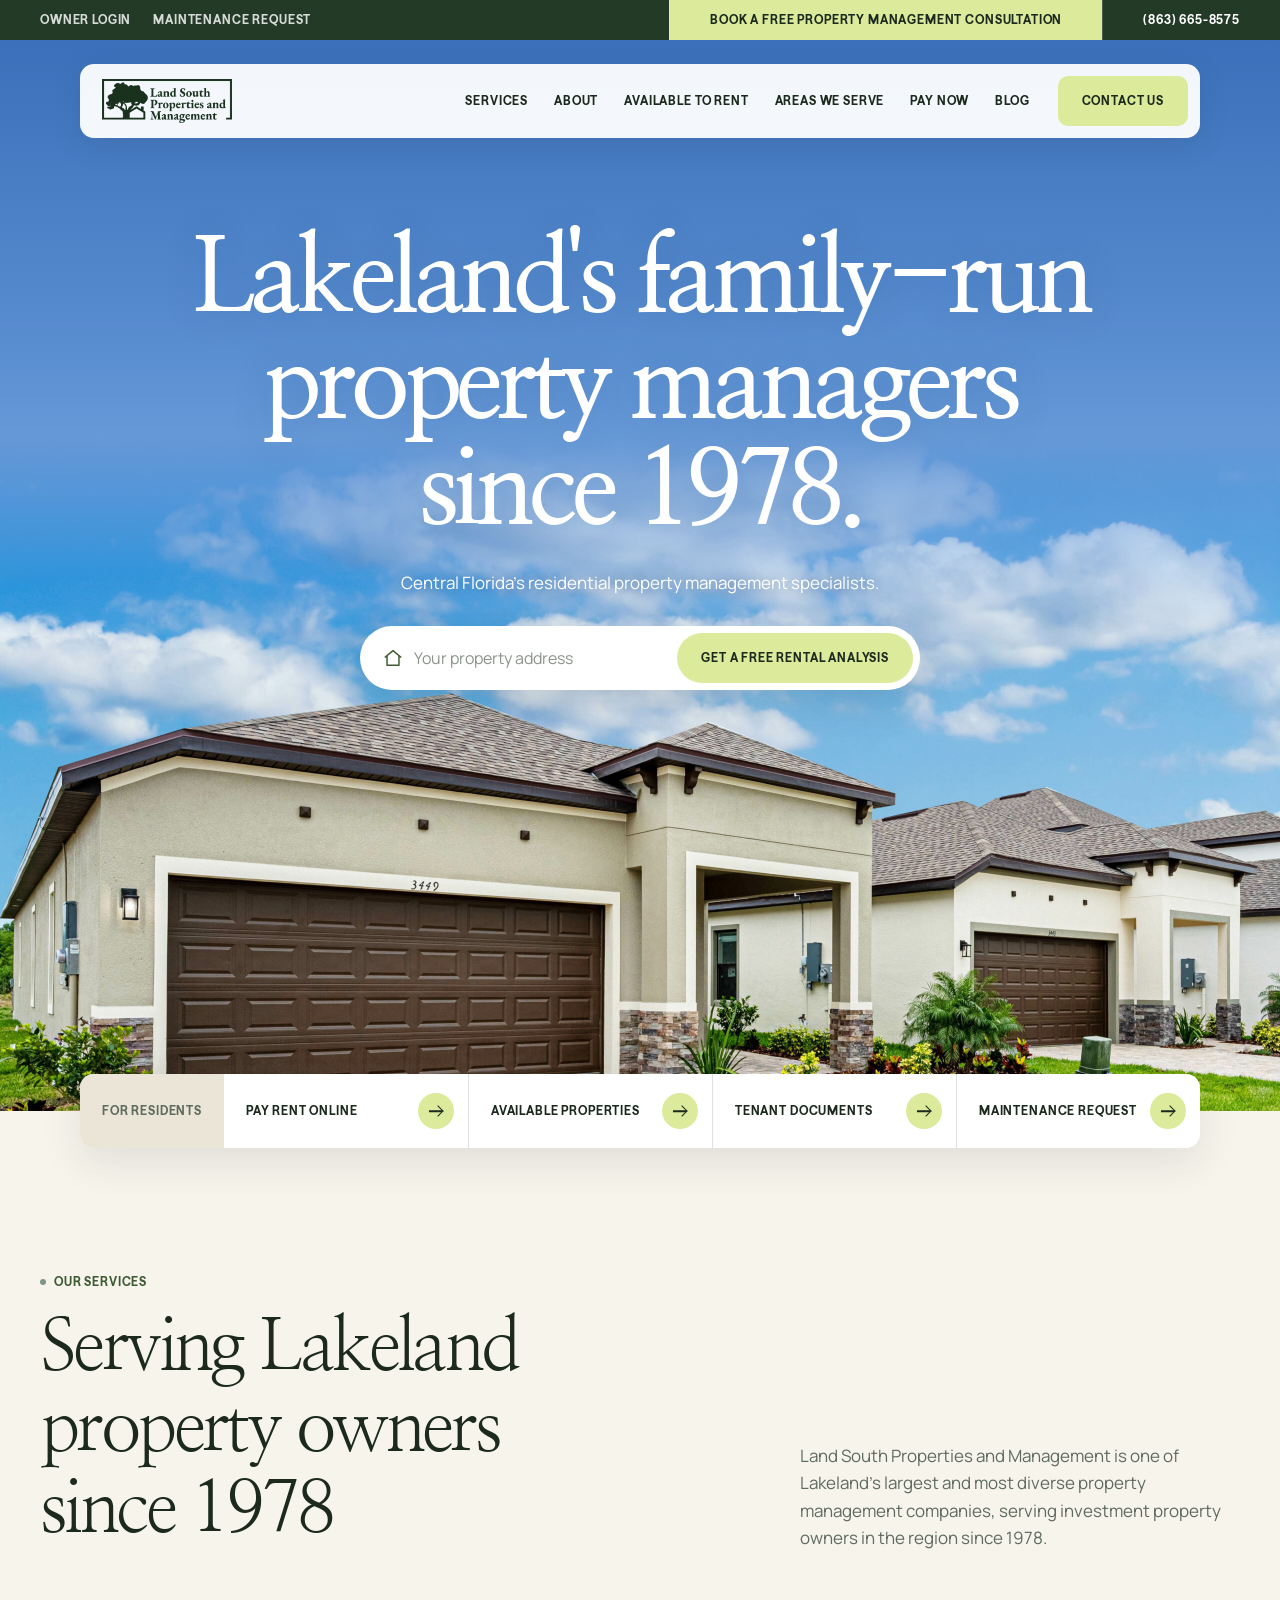
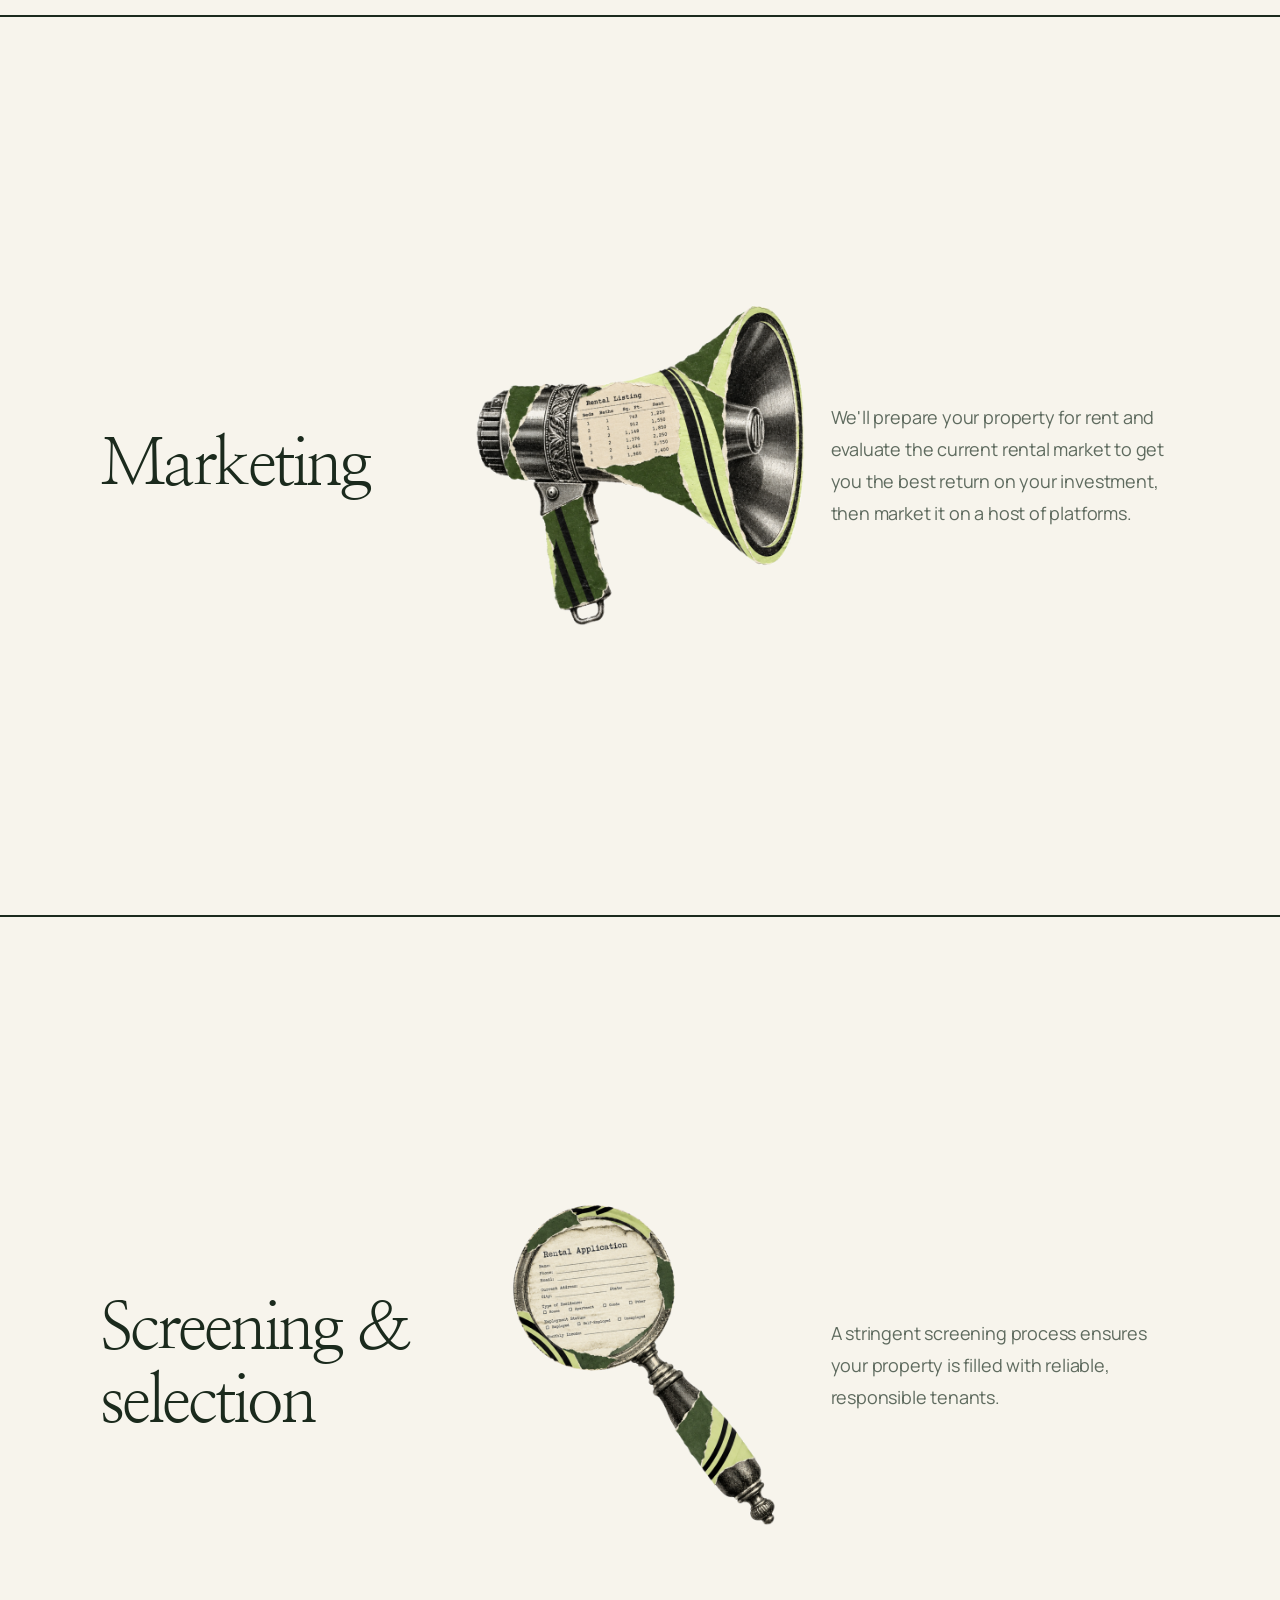
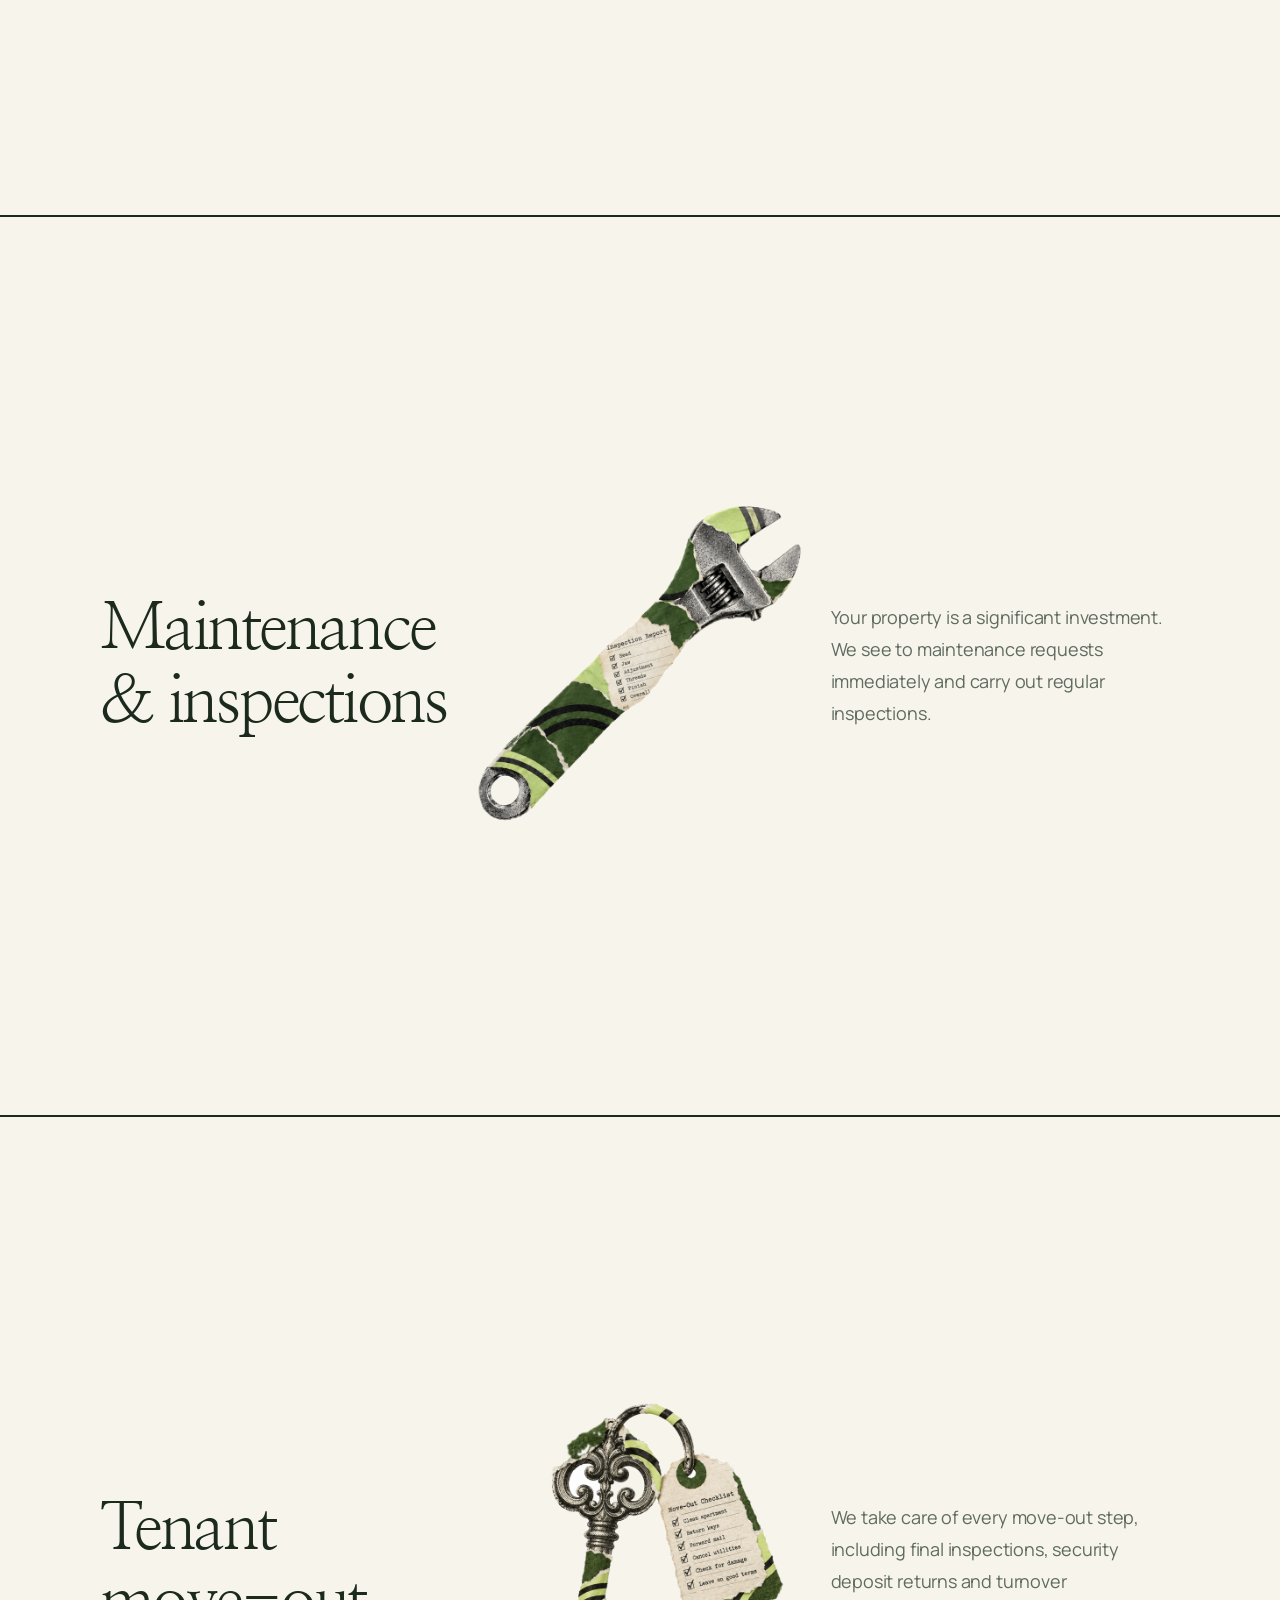
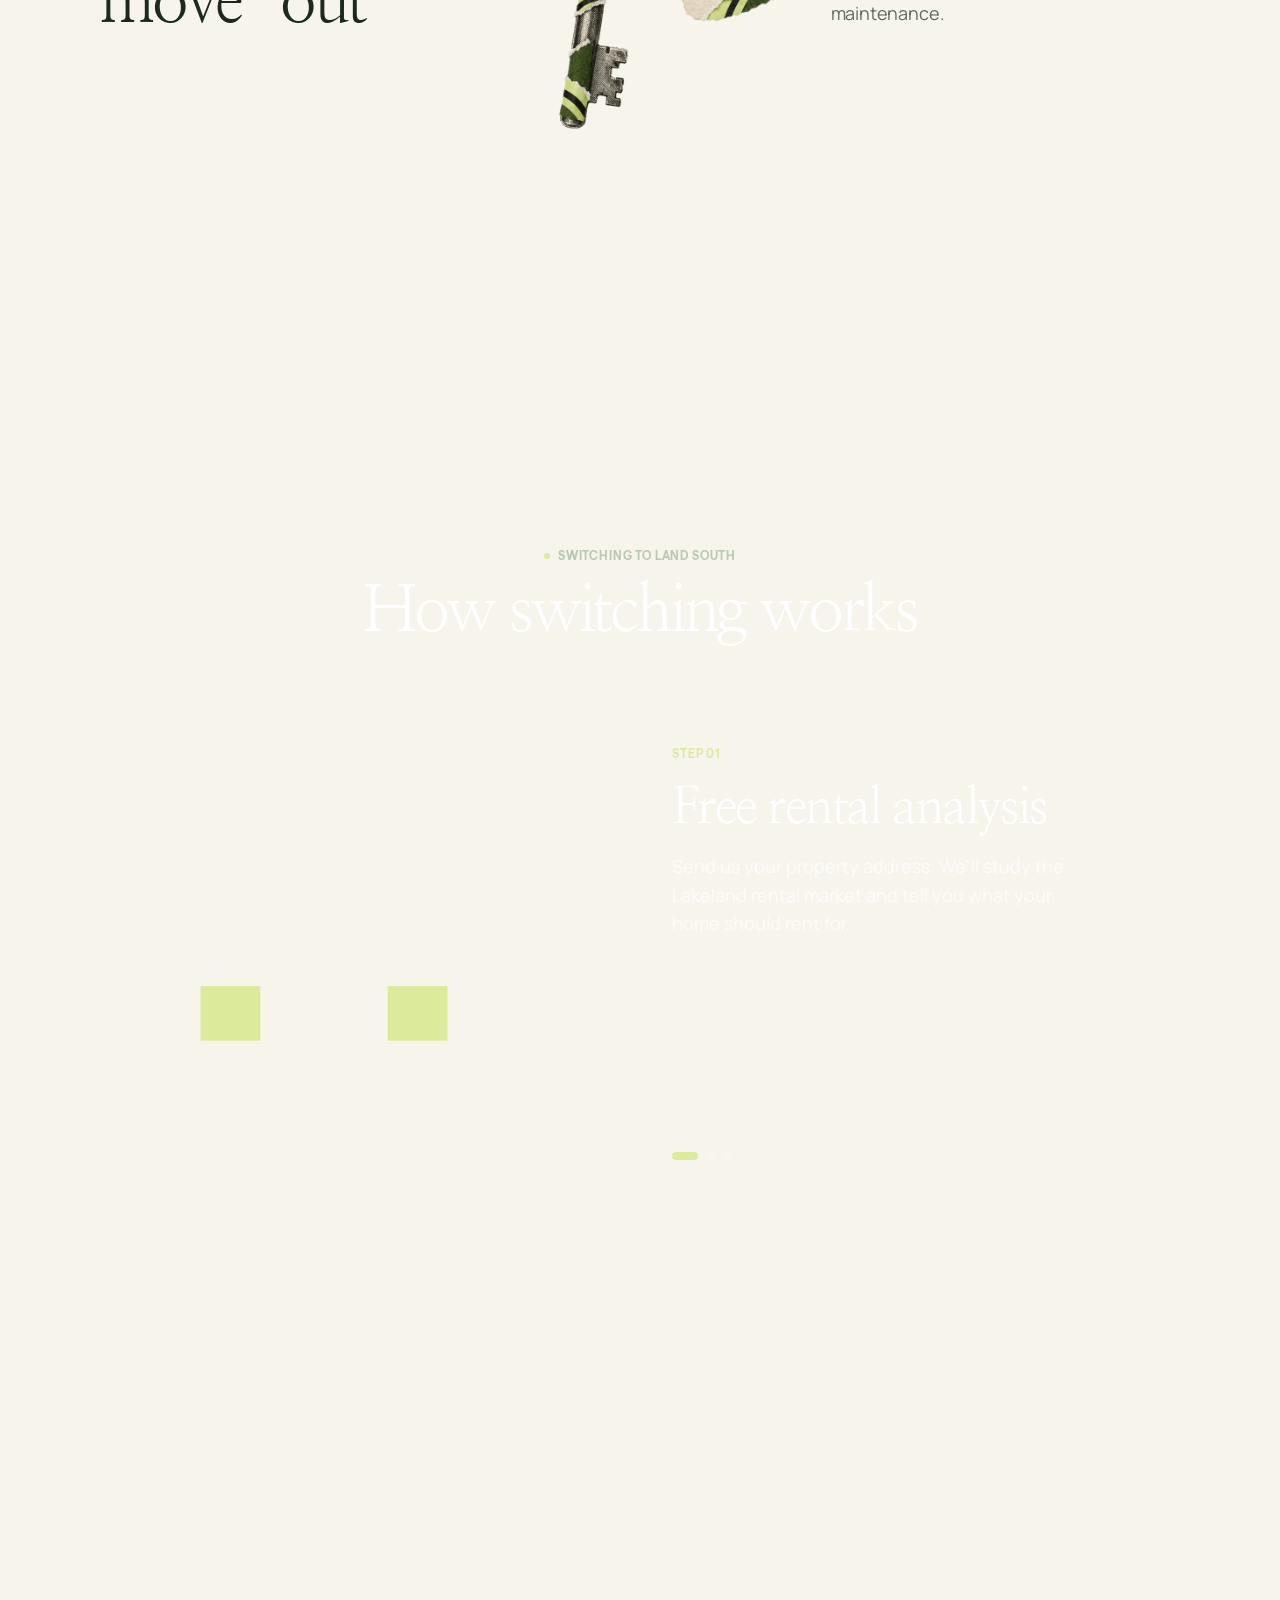
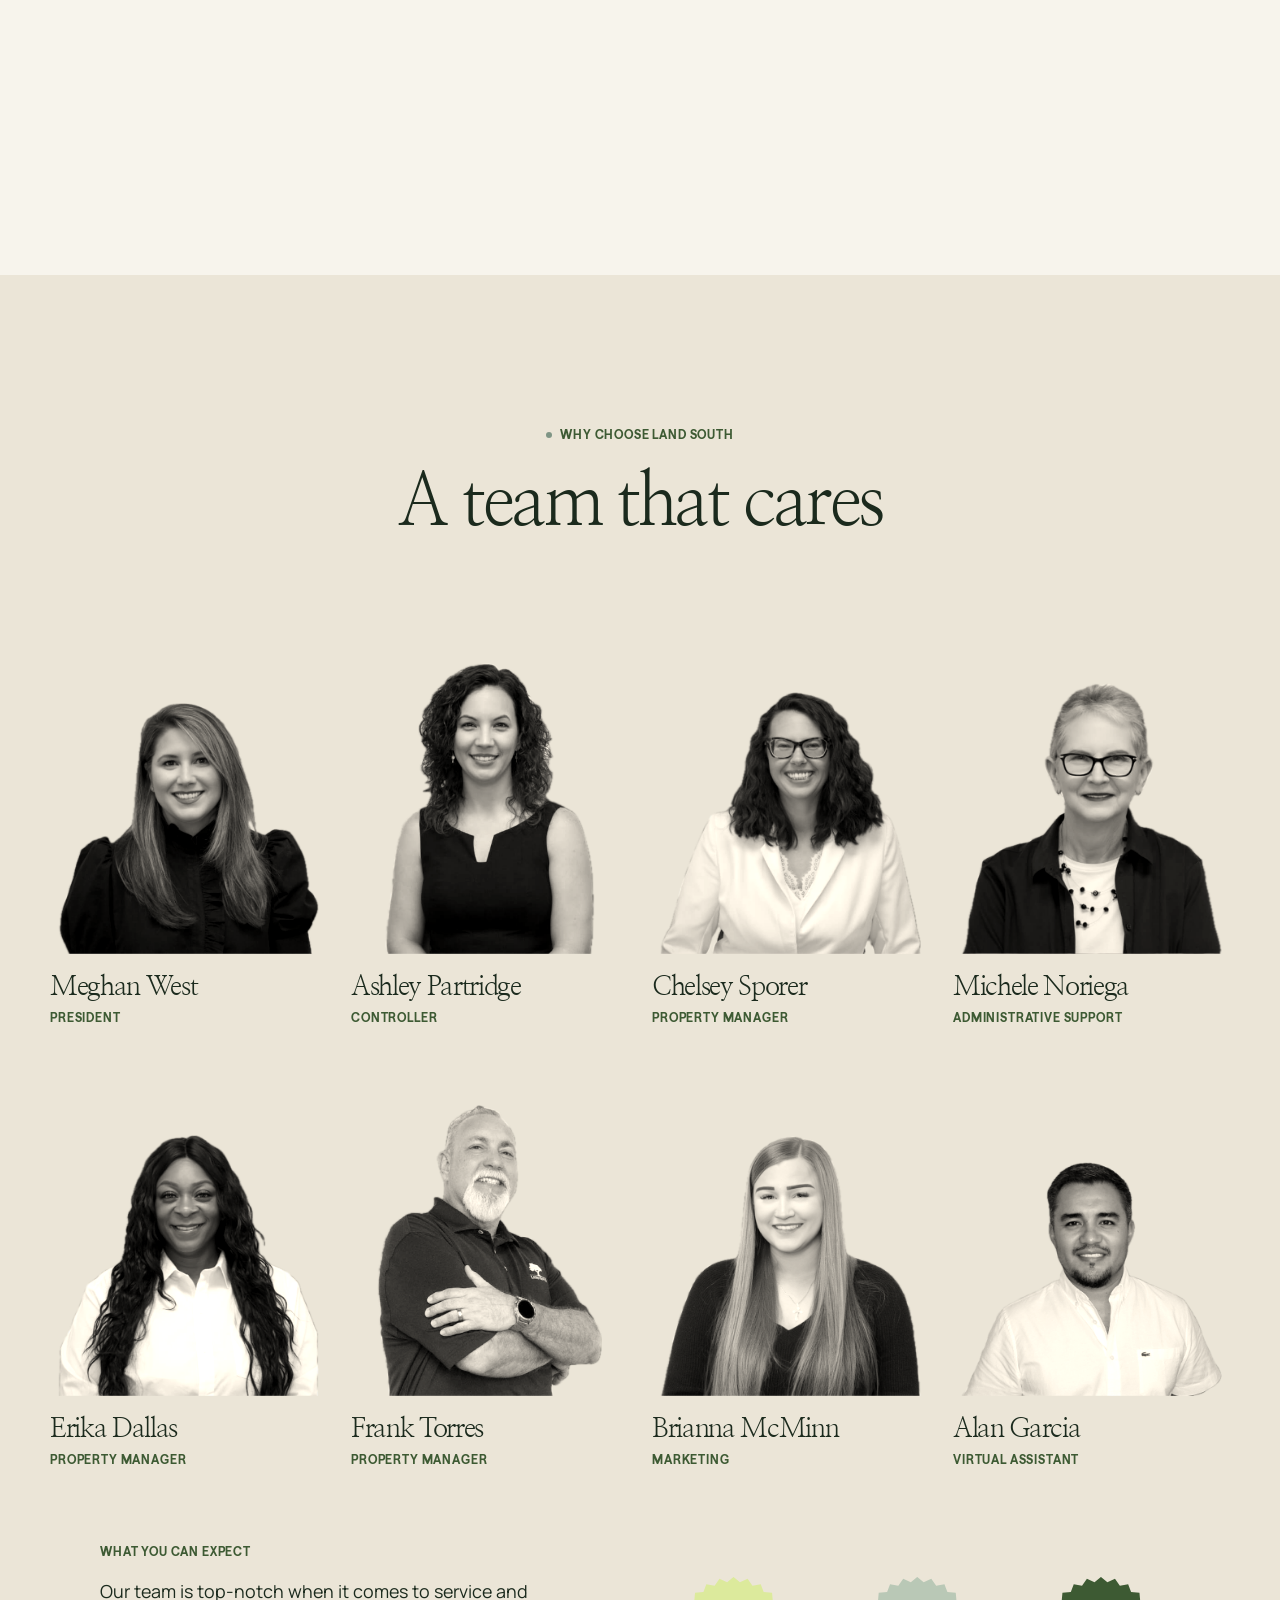
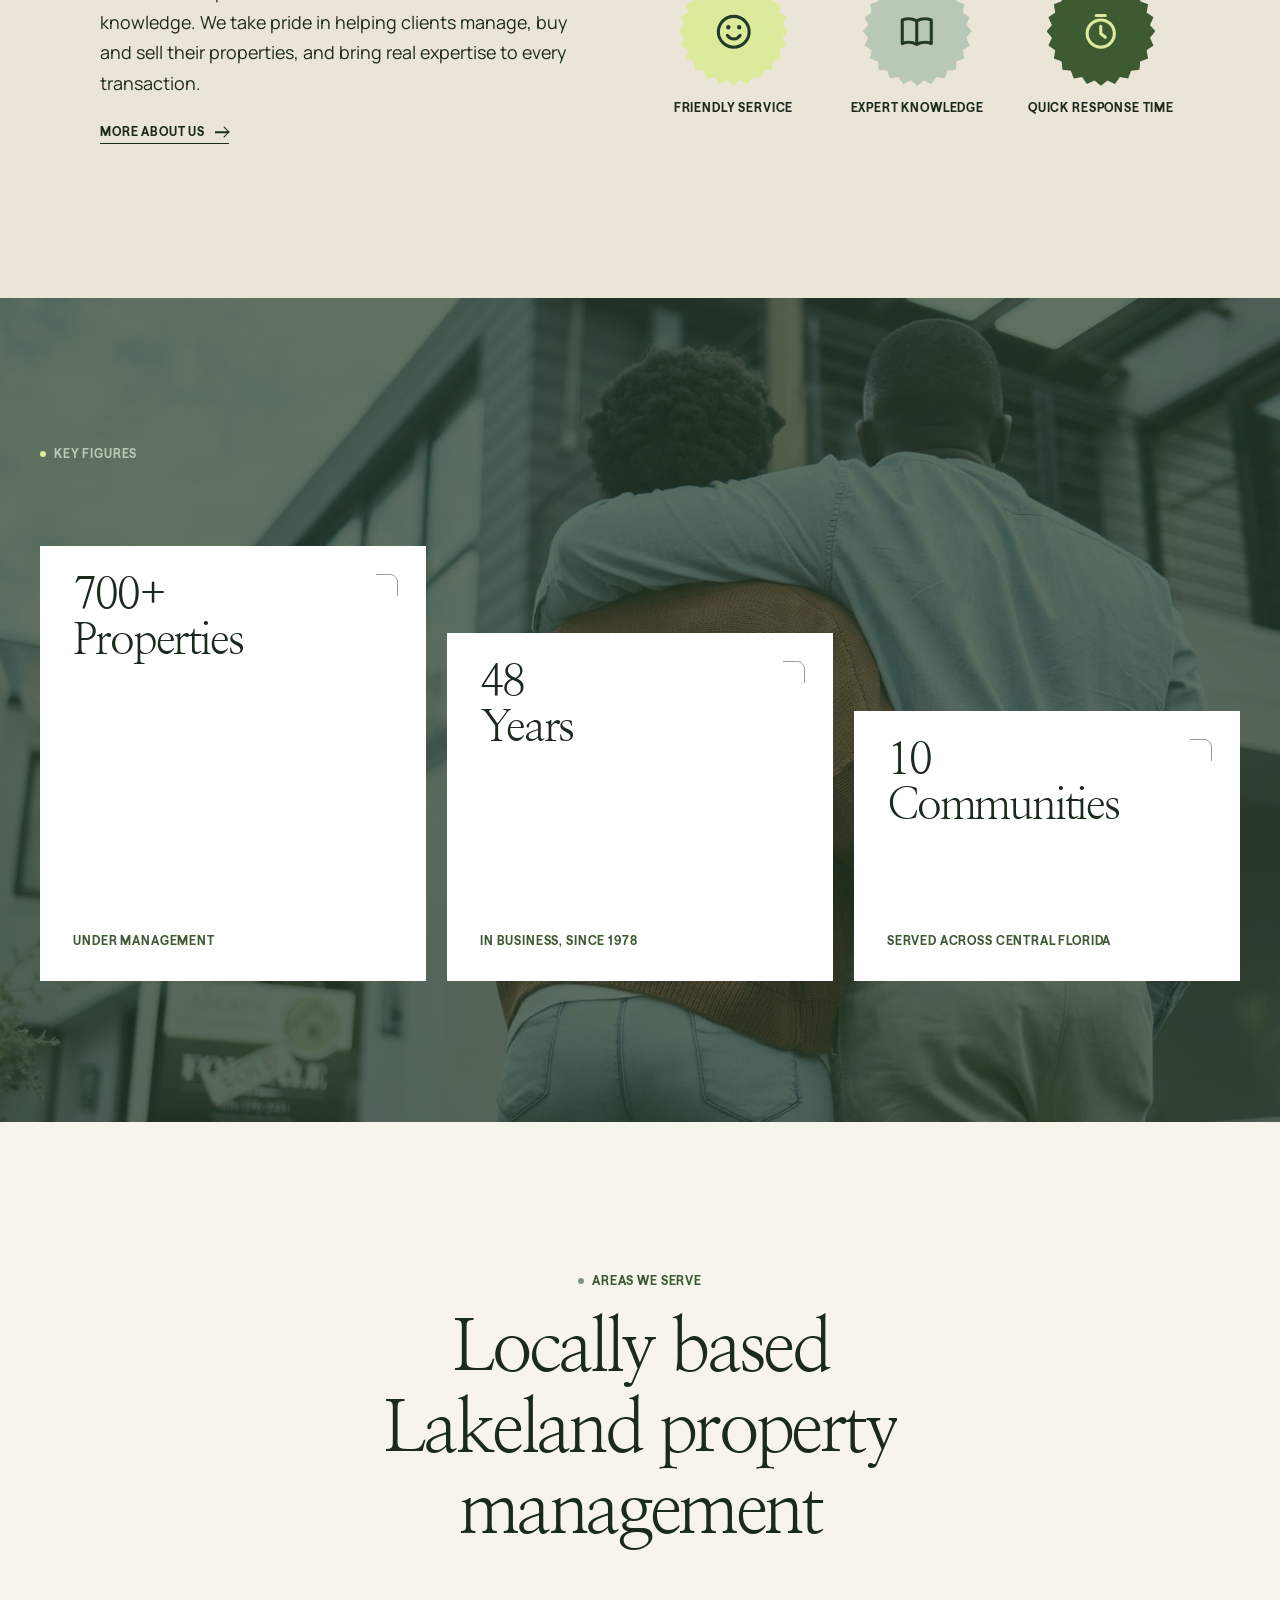
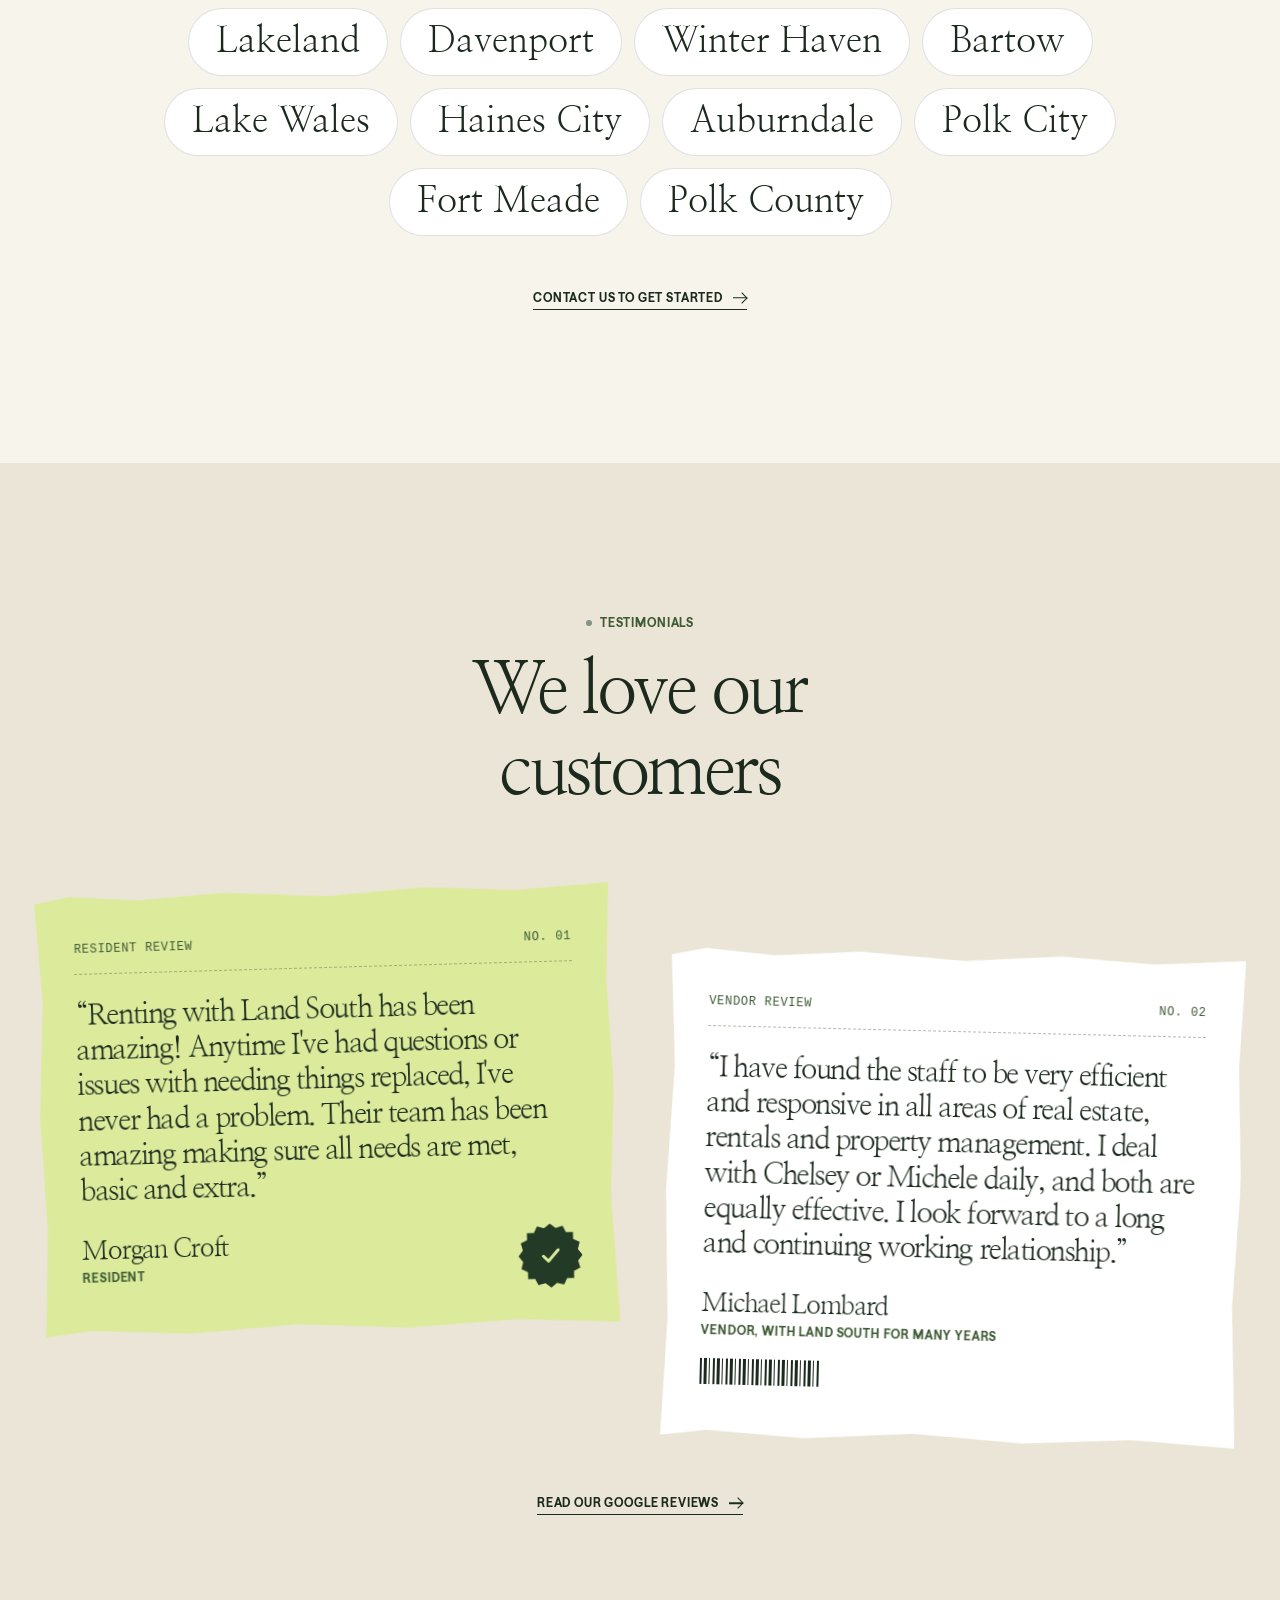
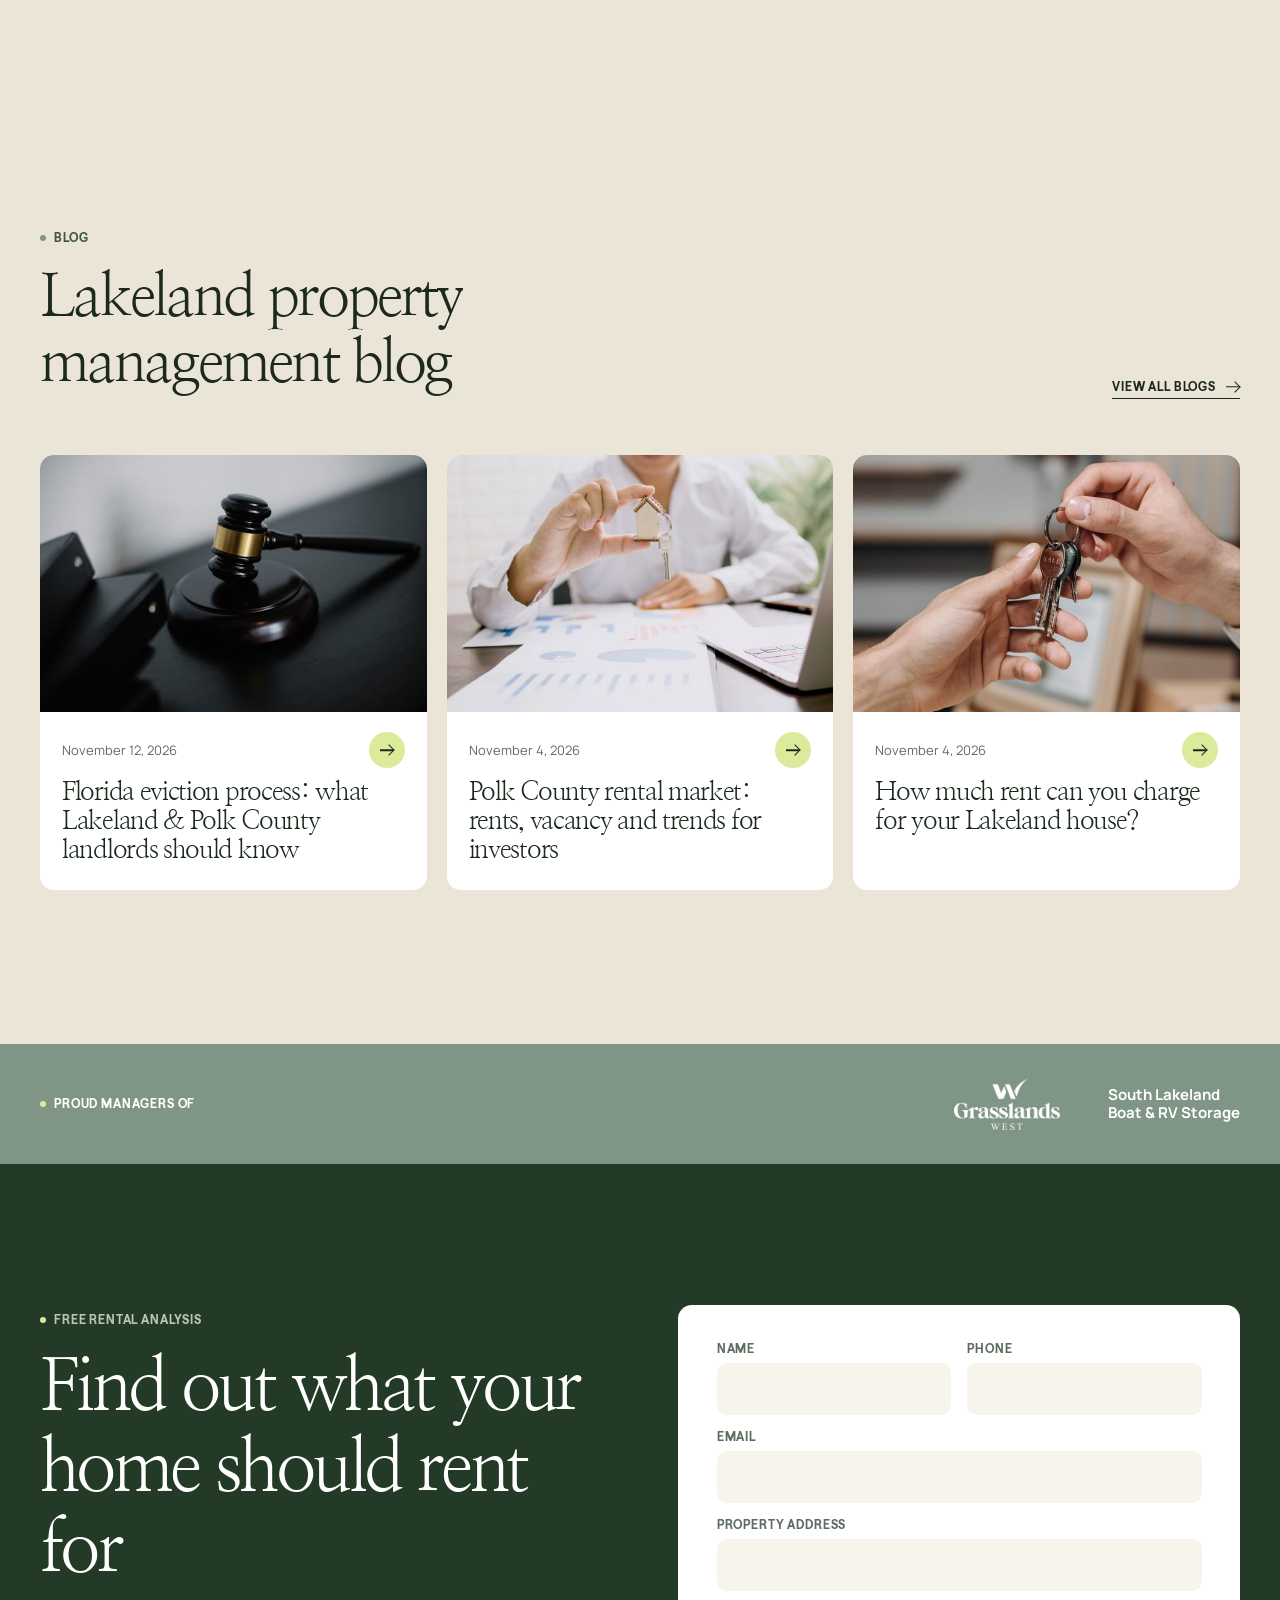
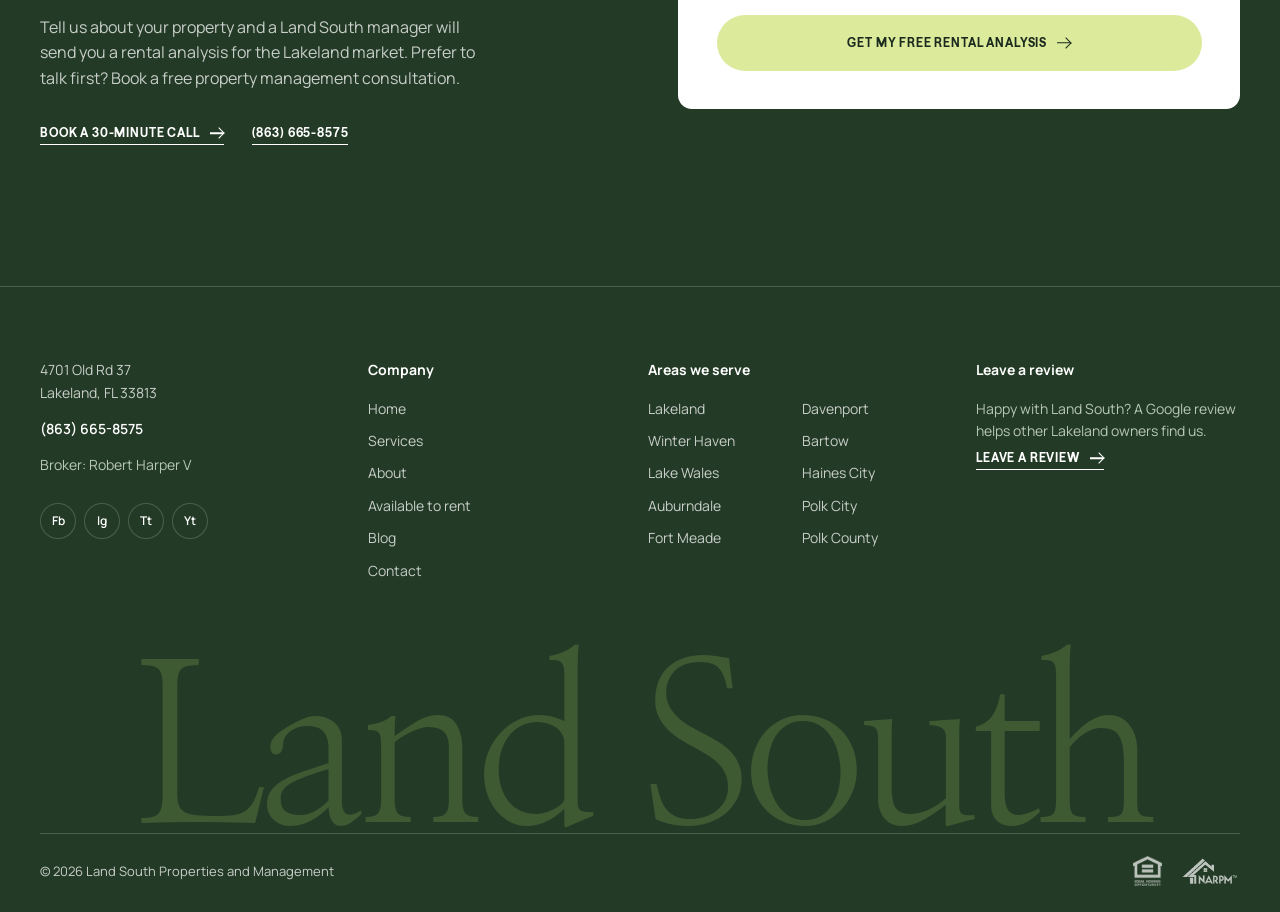
==== commit e0f84050: "Version the CSS and JS links so browsers fetch fresh files after each push GitHub Pages caches files" ====
--- a/index.html
+++ b/index.html
@@ -9,7 +9,7 @@
 <link rel="preconnect" href="https://fonts.googleapis.com">
 <link rel="preconnect" href="https://fonts.gstatic.com" crossorigin>
 <link href="https://fonts.googleapis.com/css2?family=Nanum+Myeongjo:wght@400;700&family=Manrope:wght@400;500;600;700&display=swap" rel="stylesheet">
-<link rel="stylesheet" href="styles.css">
+<link rel="stylesheet" href="styles.css?v=202611171703">
 </head>
 <body>
 
@@ -396,6 +396,6 @@
   </div>
 </footer>
 
-<script src="app.js"></script>
+<script src="app.js?v=202611171703"></script>
 </body>
 </html>
--- a/styles.css
+++ b/styles.css
@@ -419,7 +419,13 @@
 .d5__art .win.on{opacity:1}
 .d5__art .gnd{stroke:rgba(255,255,255,.3)}
 .d5__art .tag-c{fill:var(--lime)}
-.d5__head{margin-bottom:28px}
+/* desktop: tag and heading centred across the top, drawing left and steps right underneath */
+.d5__text{display:contents}
+.d5__head{grid-column:1/-1;grid-row:1;display:flex;flex-direction:column;align-items:center;text-align:center;margin-bottom:clamp(8px,2vh,24px)}
+.d5__head .tag{margin-bottom:14px}
+.d5 .d5__art{grid-column:1;grid-row:2/4;max-width:min(520px,58vh)}
+.d5__steps{grid-column:2;grid-row:2}
+.d5__dots{grid-column:2;grid-row:3;align-self:start}
 .d5__steps{position:relative;min-height:330px}
 .d5__step{position:absolute;inset:0 0 auto;opacity:0;transform:translateY(16px);transition:opacity .5s ease,transform .8s cubic-bezier(.2,.7,.2,1);pointer-events:none}
 .d5__step.on{opacity:1;transform:none;transition-delay:.15s;pointer-events:auto}
@@ -437,7 +443,8 @@
   .d5__step p{font-size:16px}
   .sw-h{font-size:clamp(36px,10vw,52px)}
 }
-@media (max-width:720px){
-  .d5__text{display:contents}
-  .d5__head{order:-1;margin-bottom:4px}
-}
+@media (max-width:900px){
+  .d5__head,.d5 .d5__art,.d5__steps,.d5__dots{grid-column:auto;grid-row:auto}
+  .d5__head{order:-1;align-items:flex-start;text-align:left;margin-bottom:4px}
+  .d5 .d5__art{max-width:300px}
+}
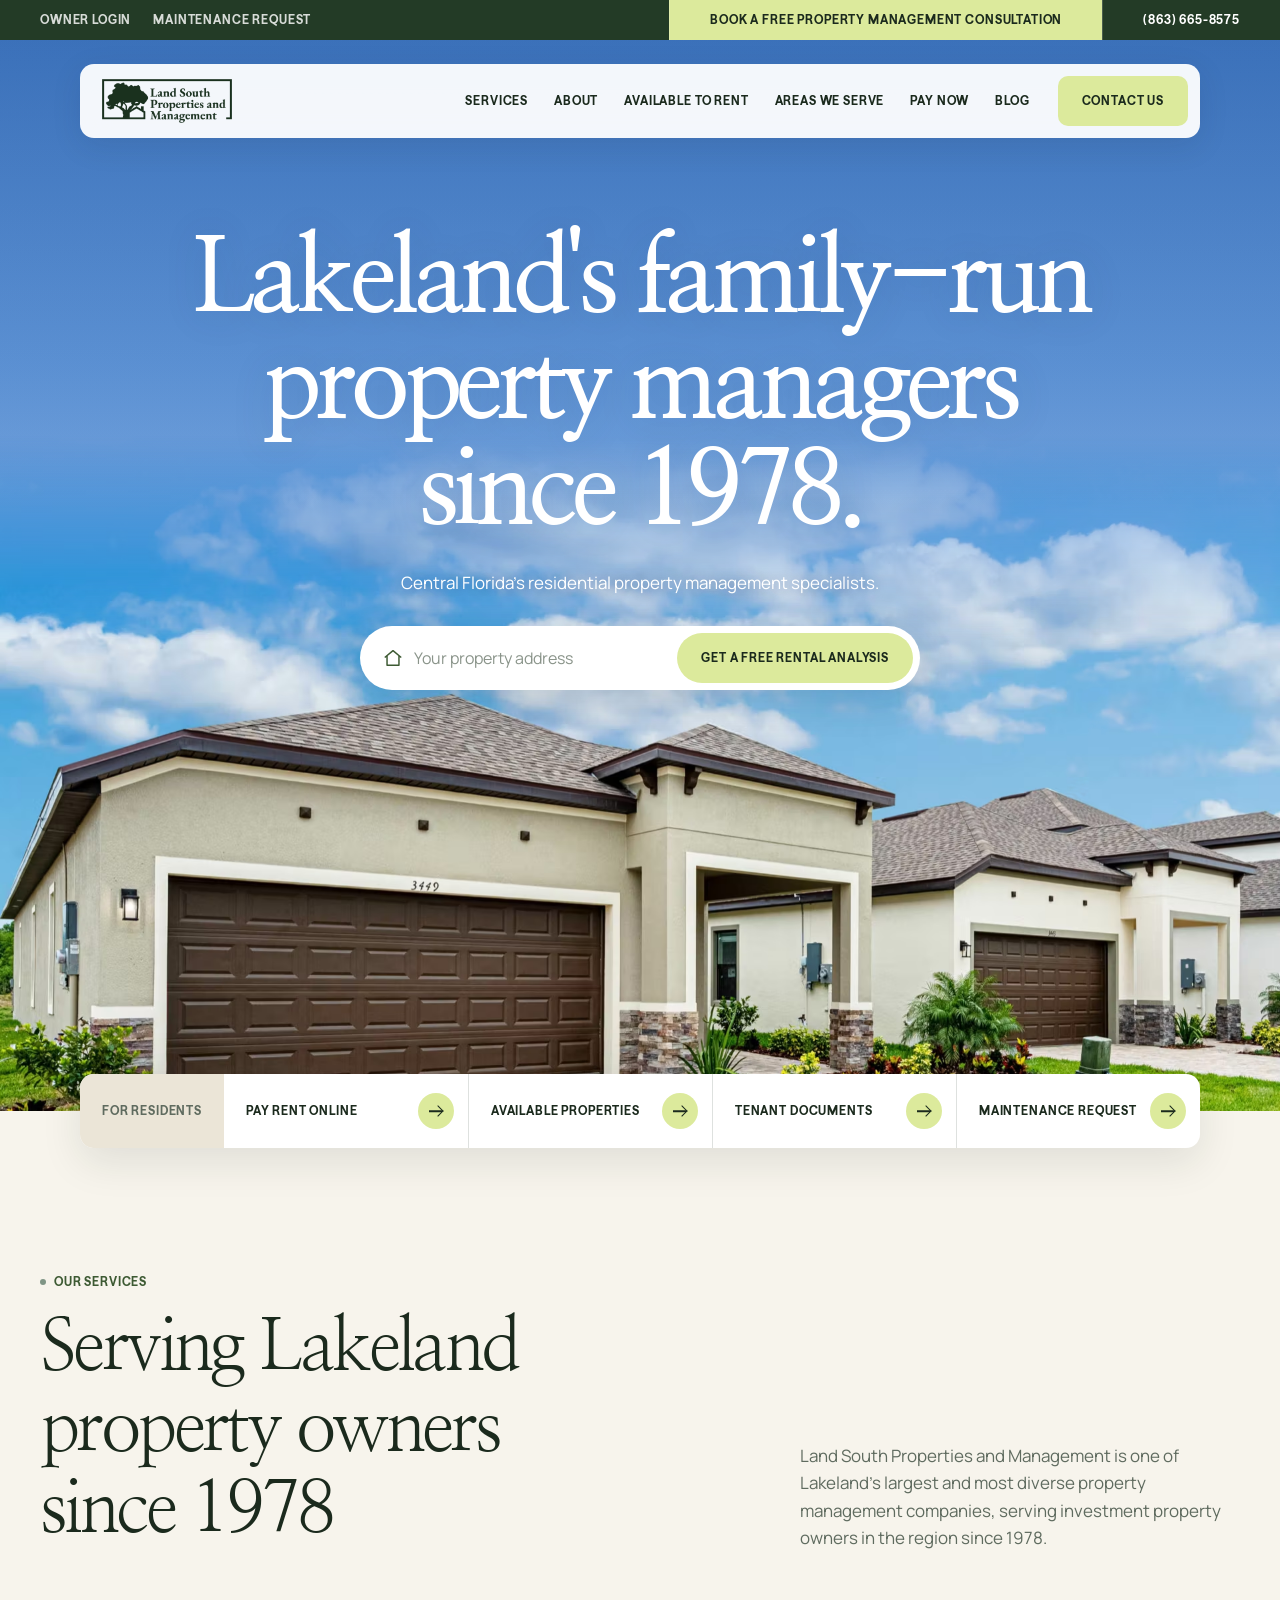
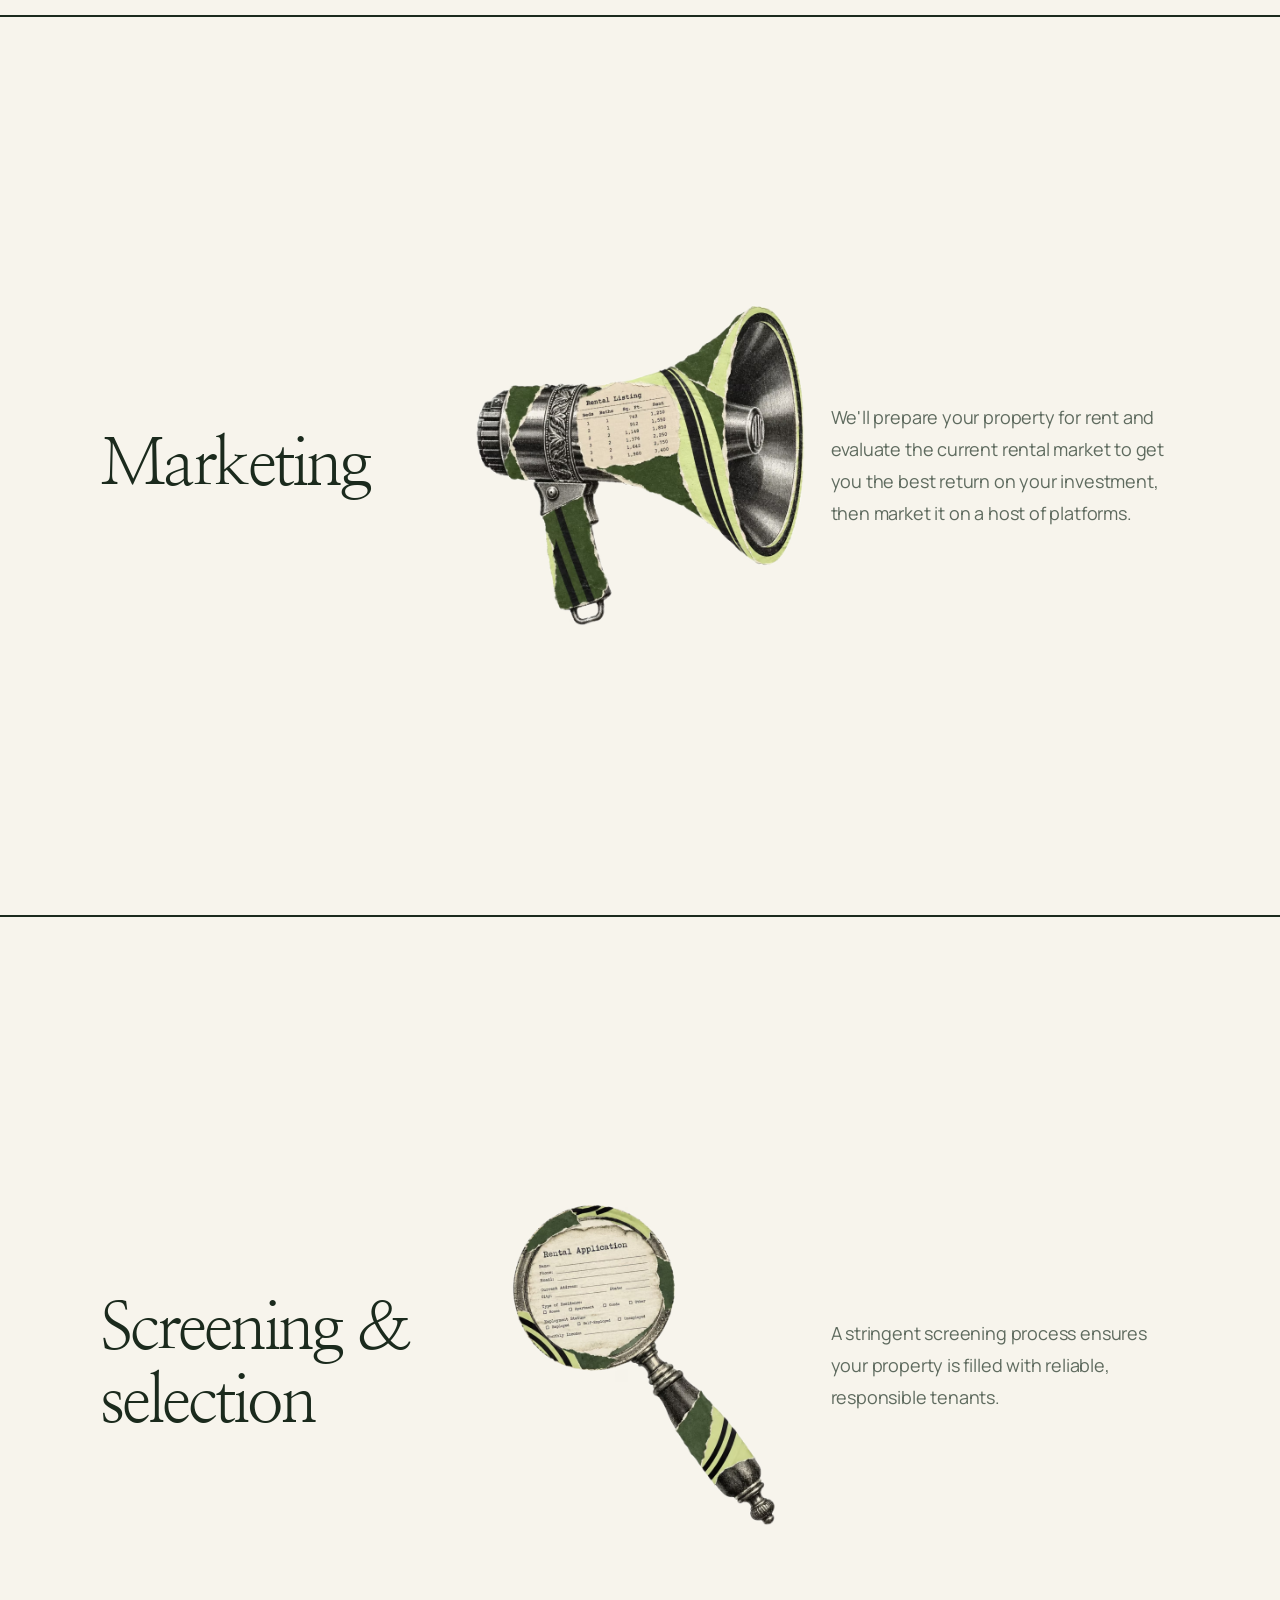
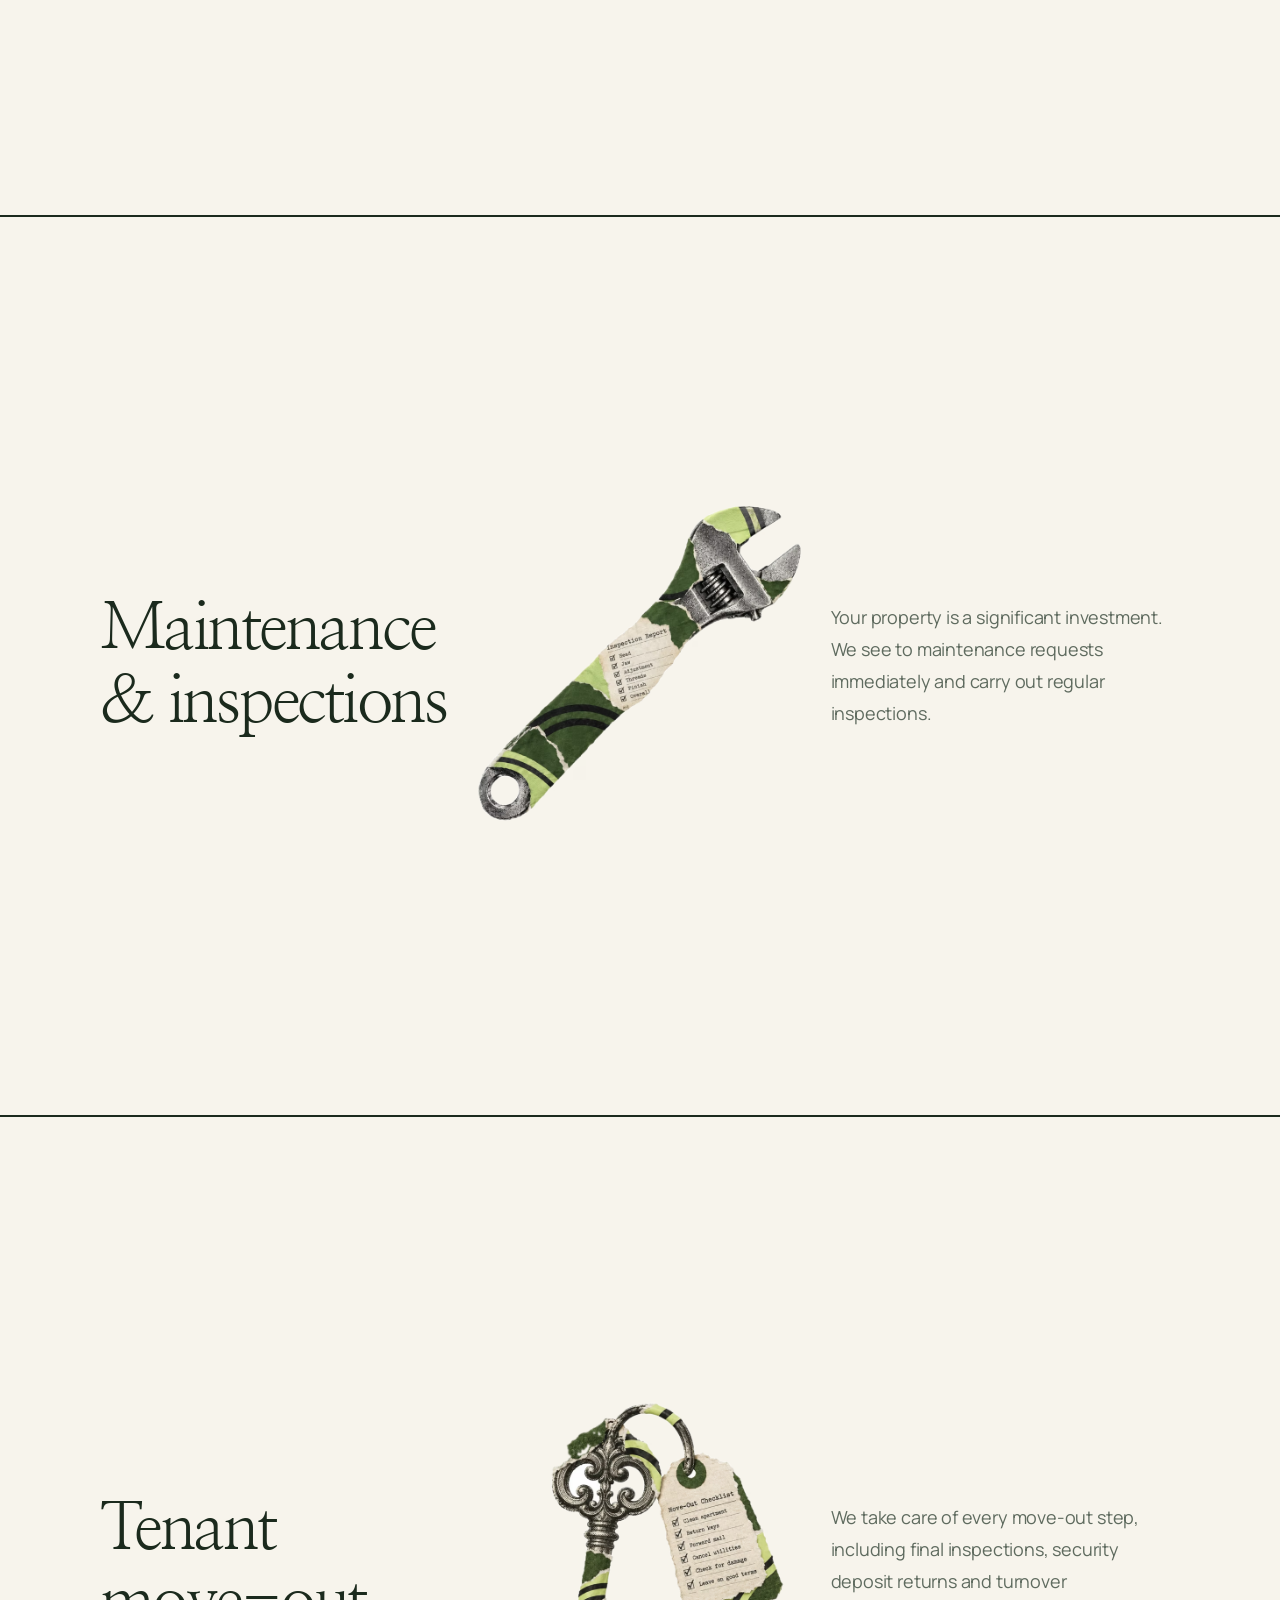
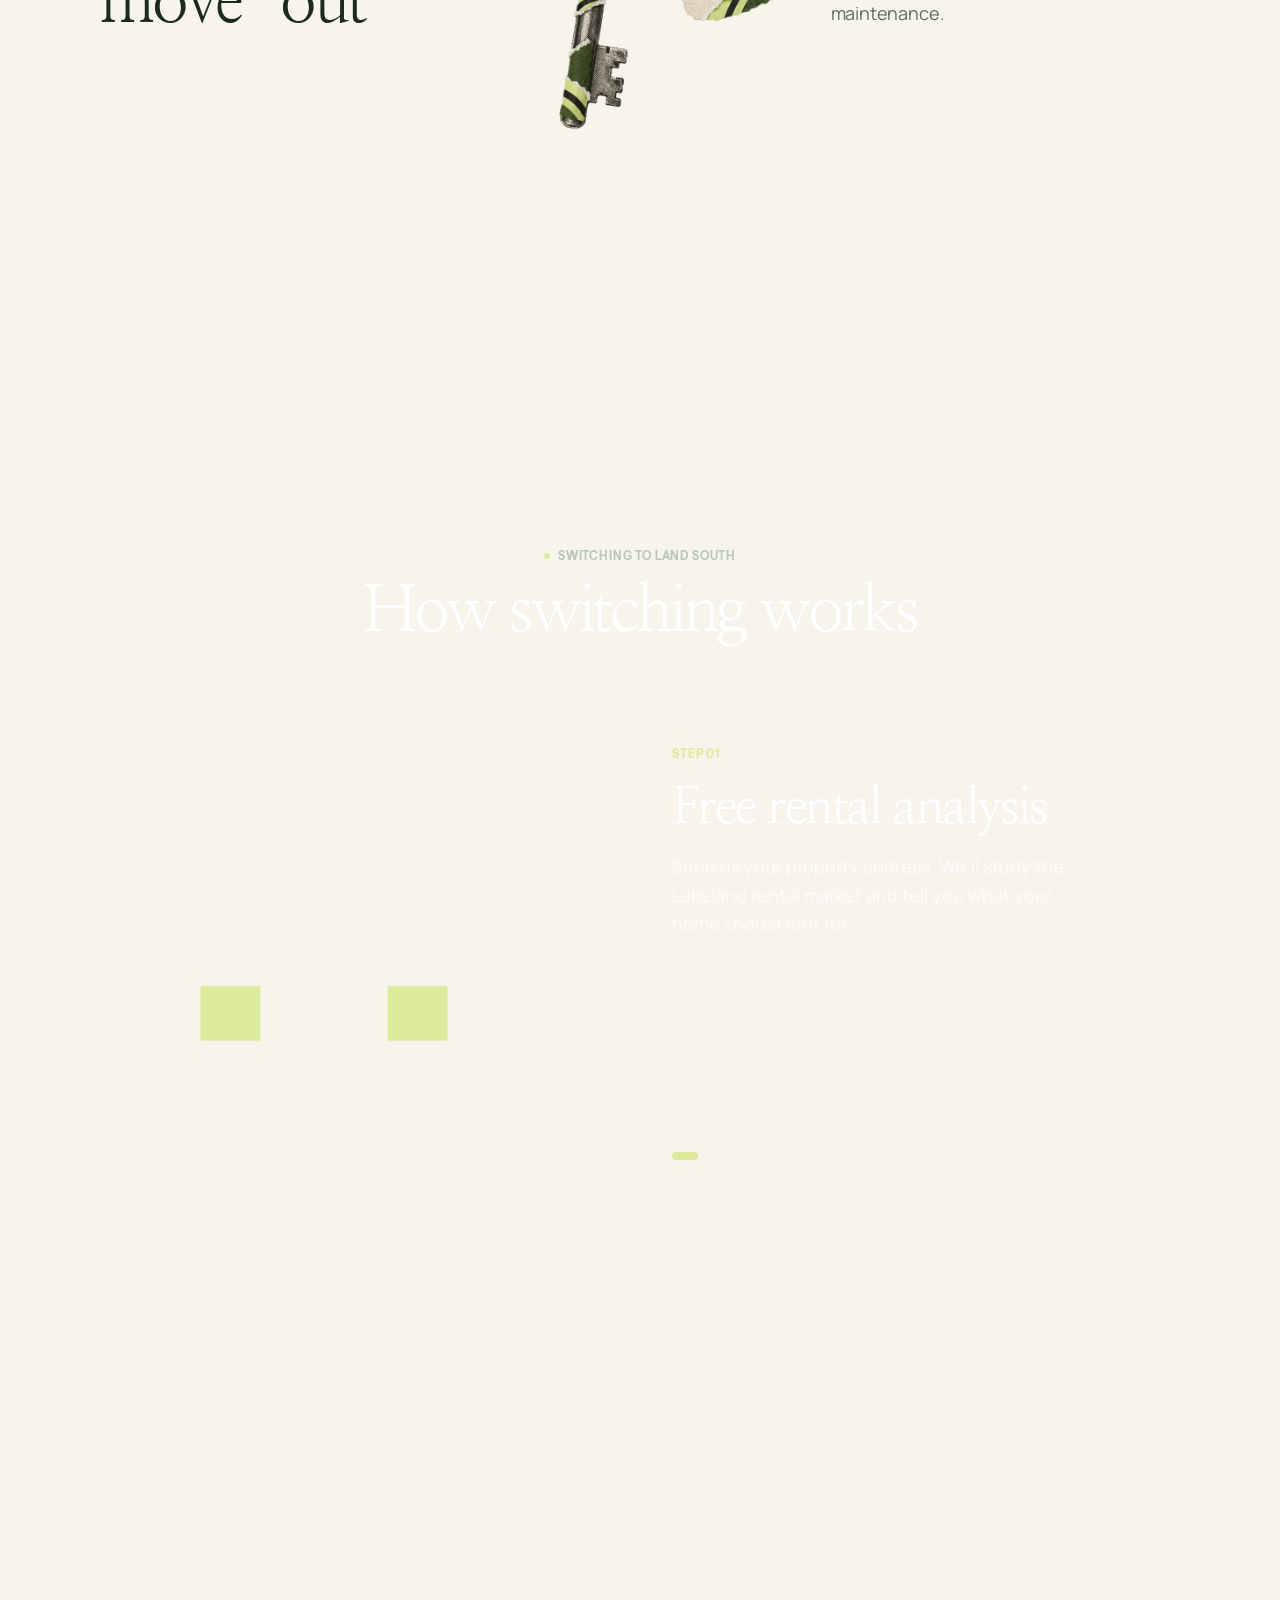
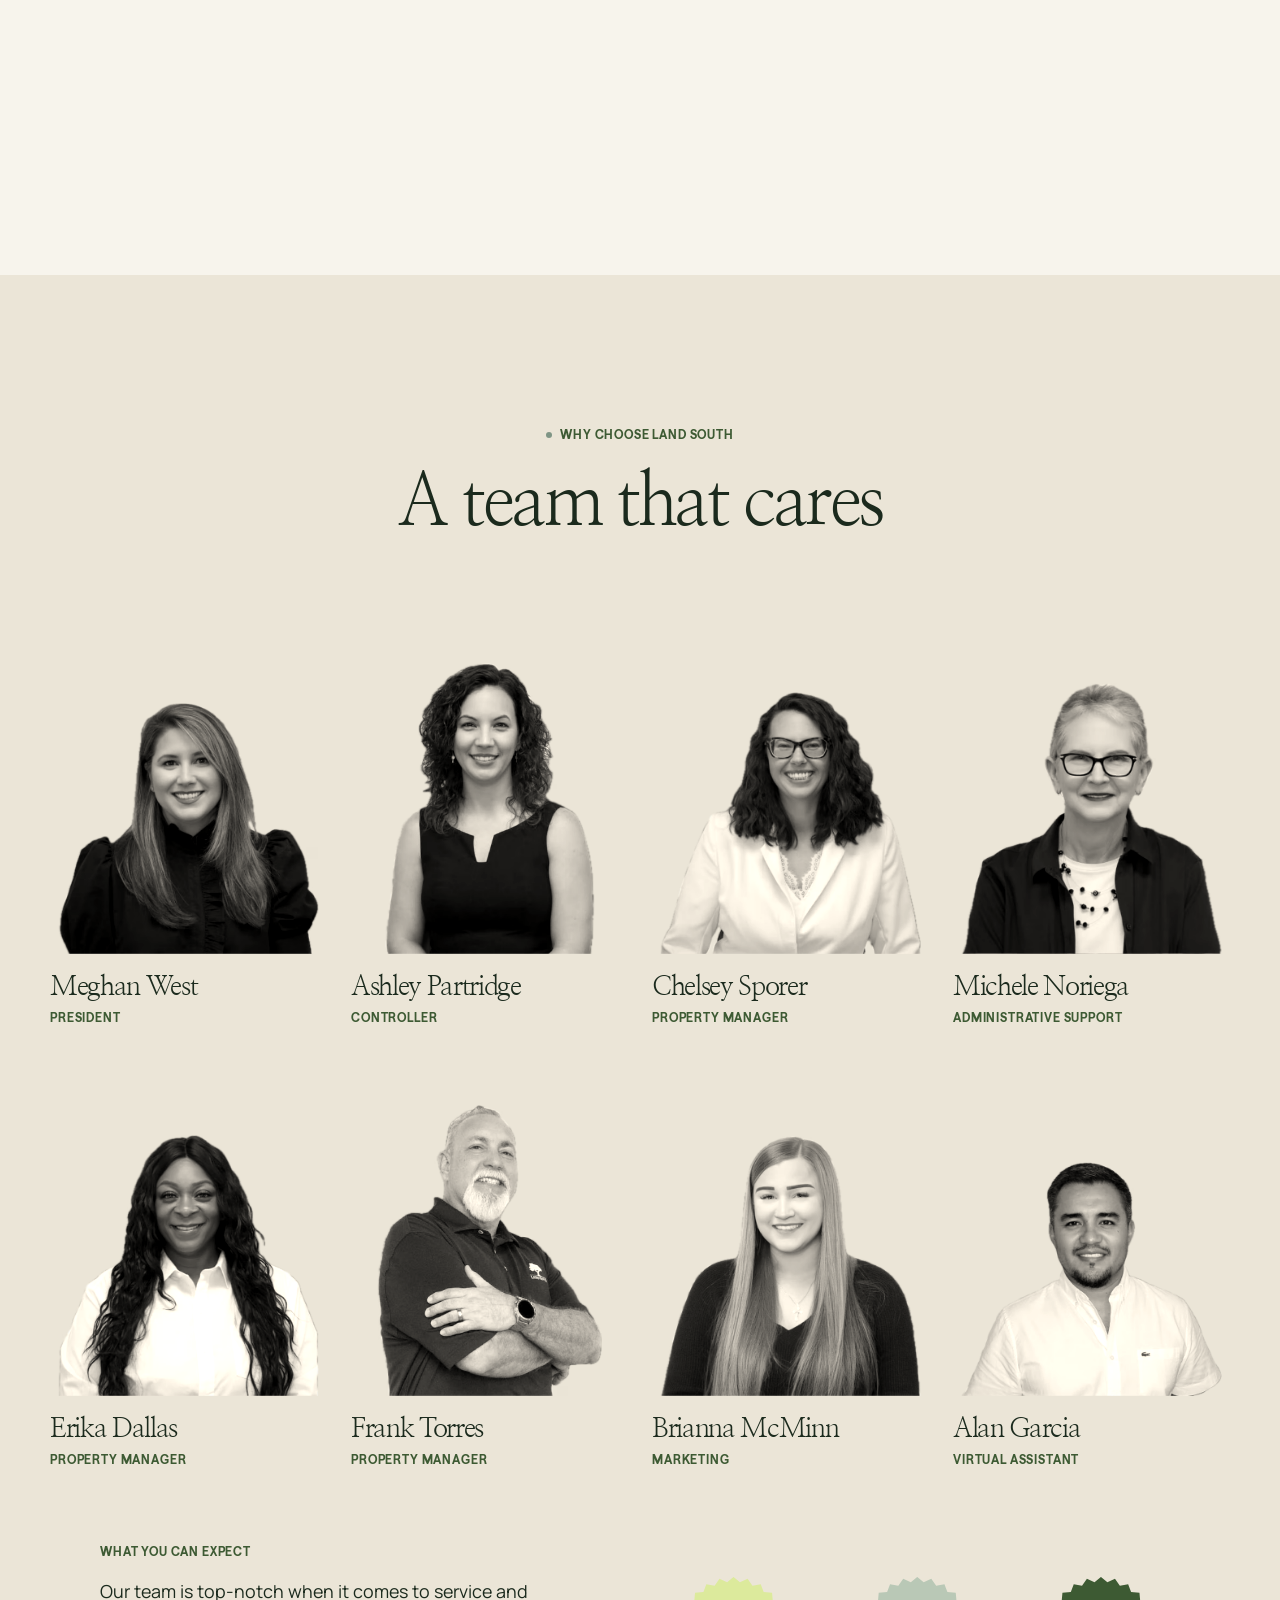
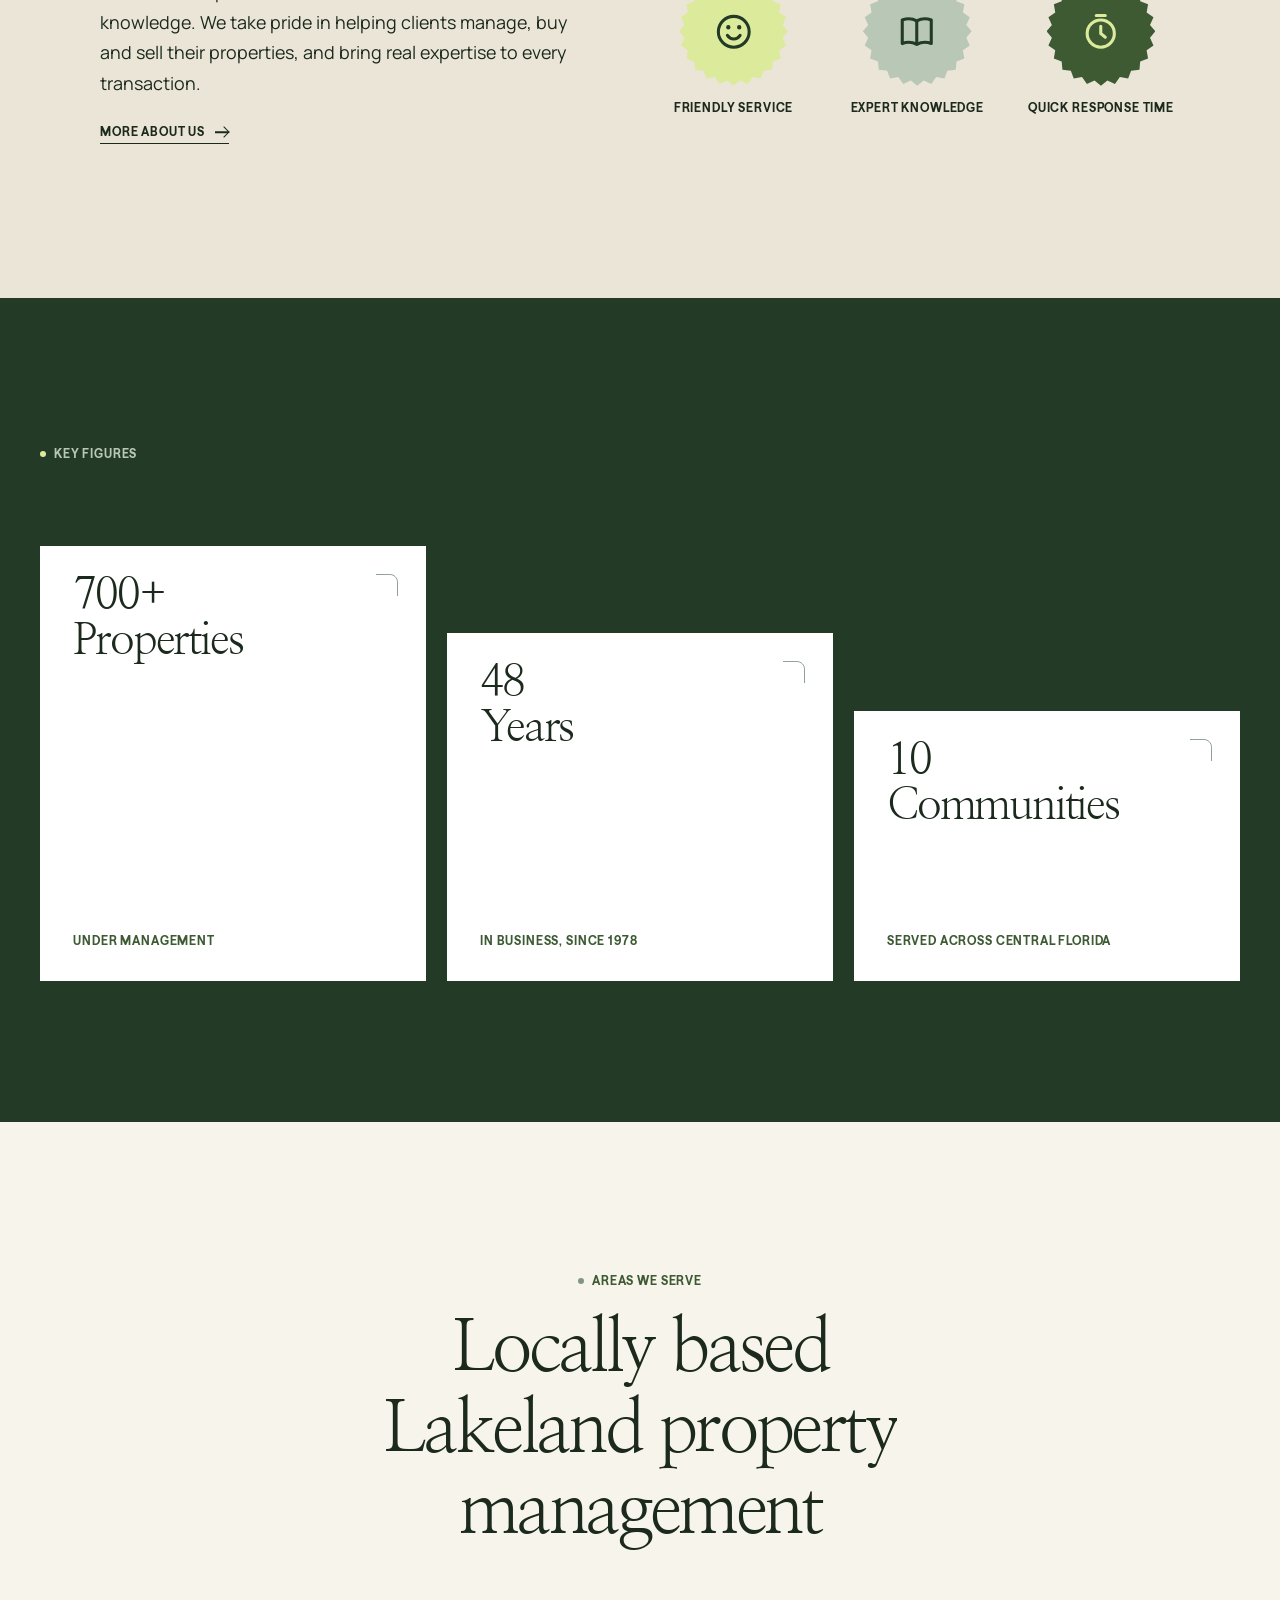
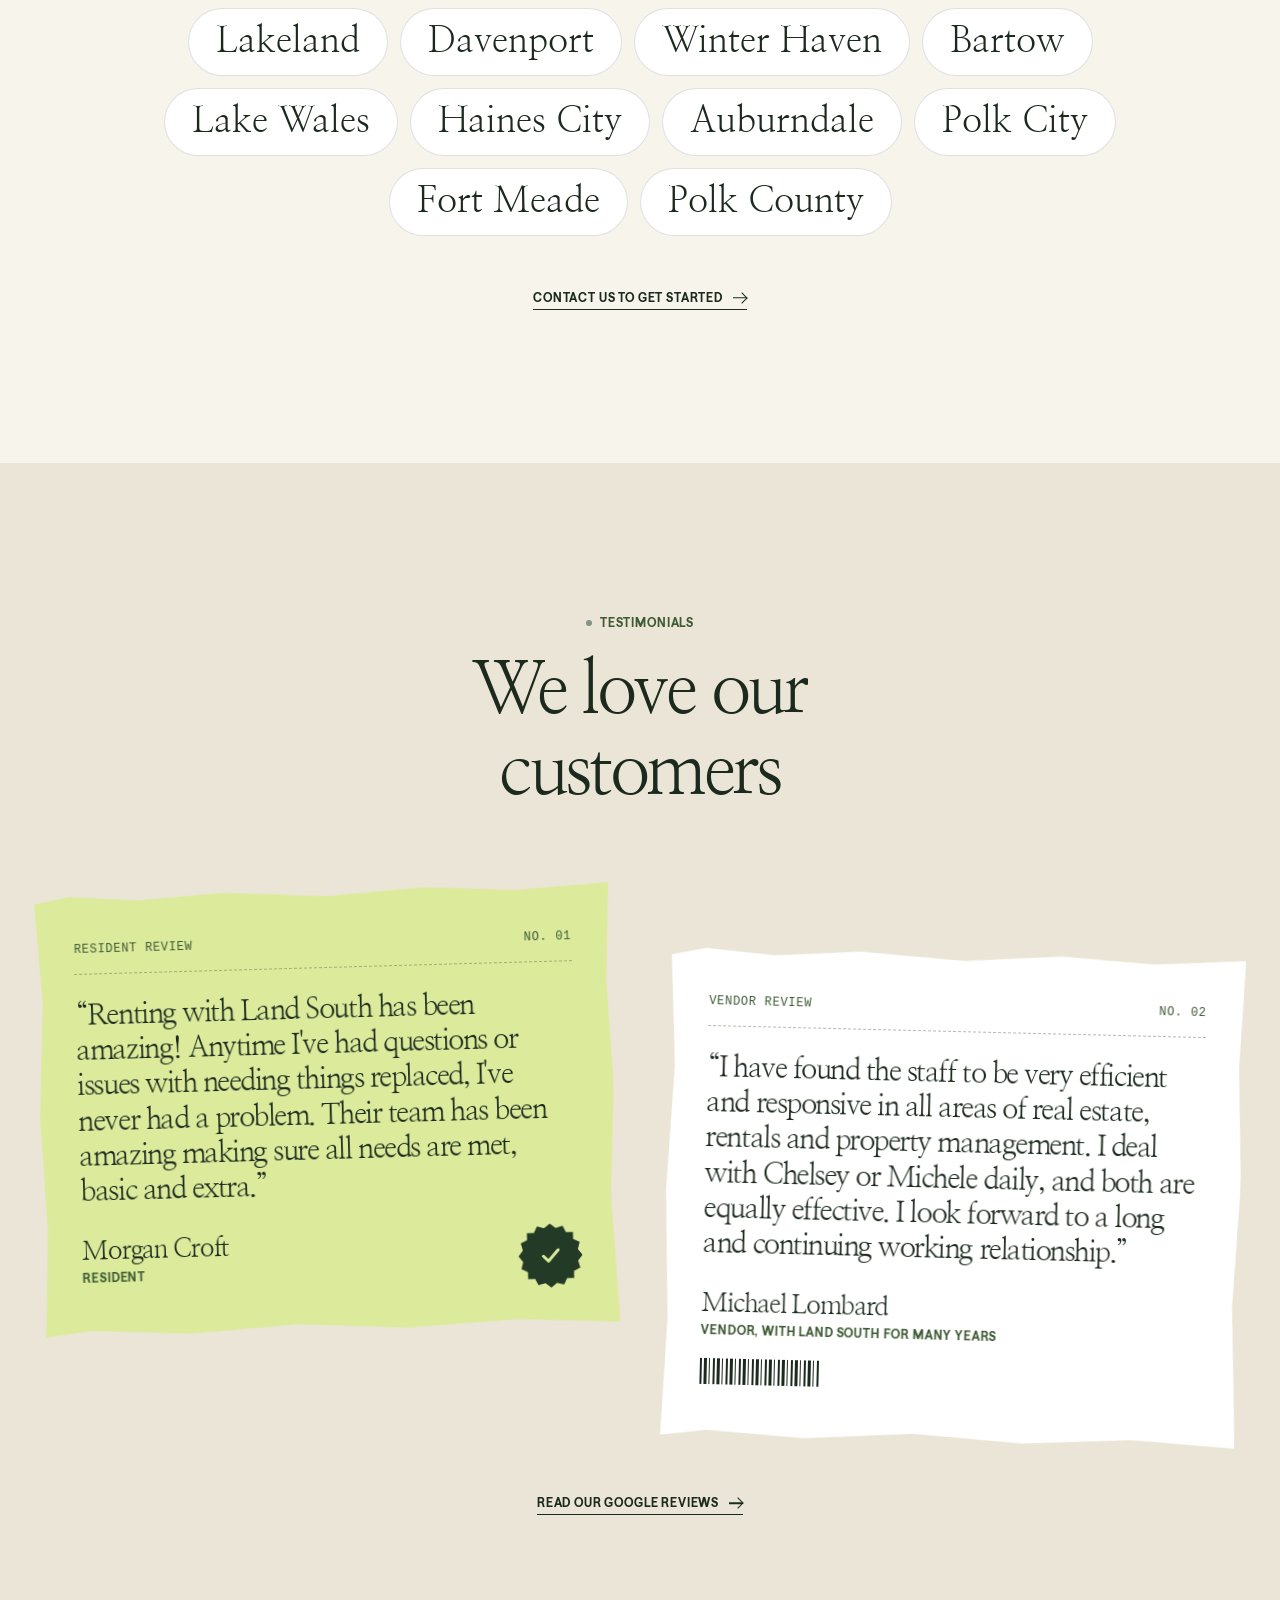
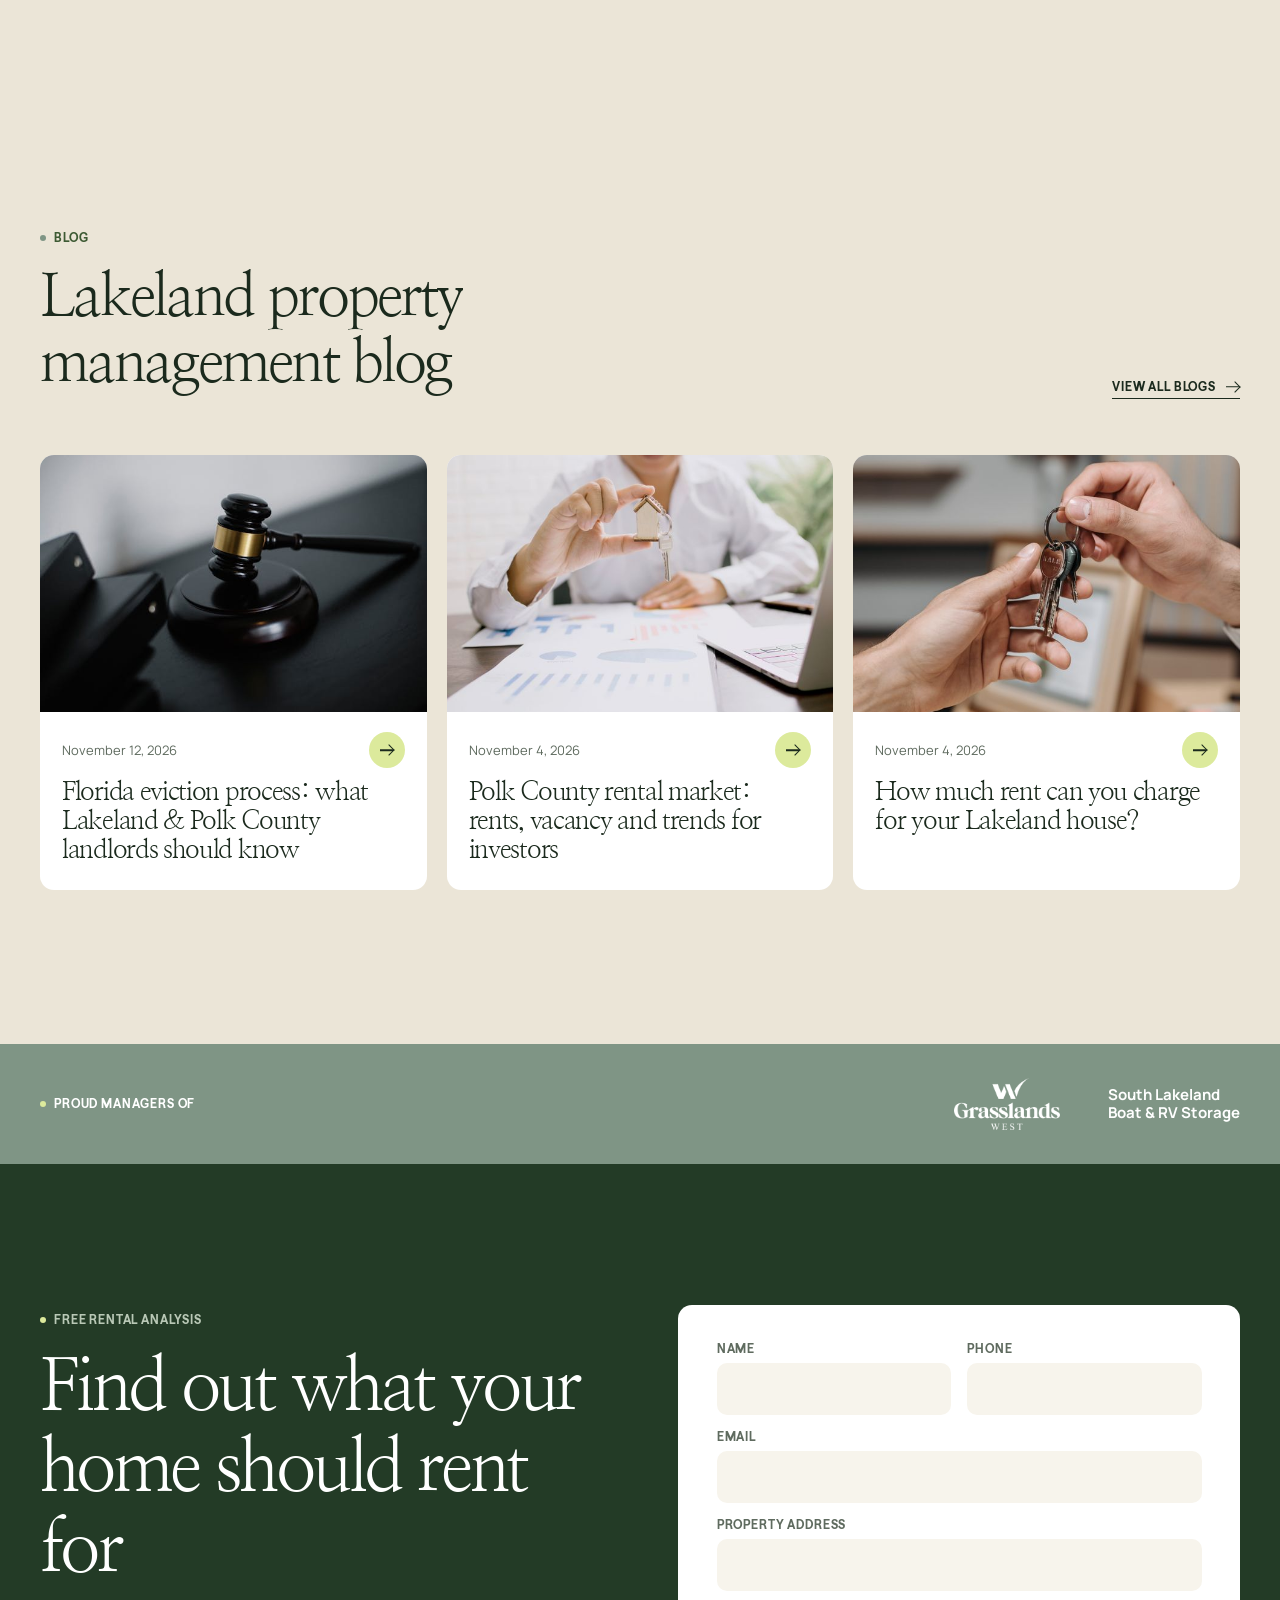
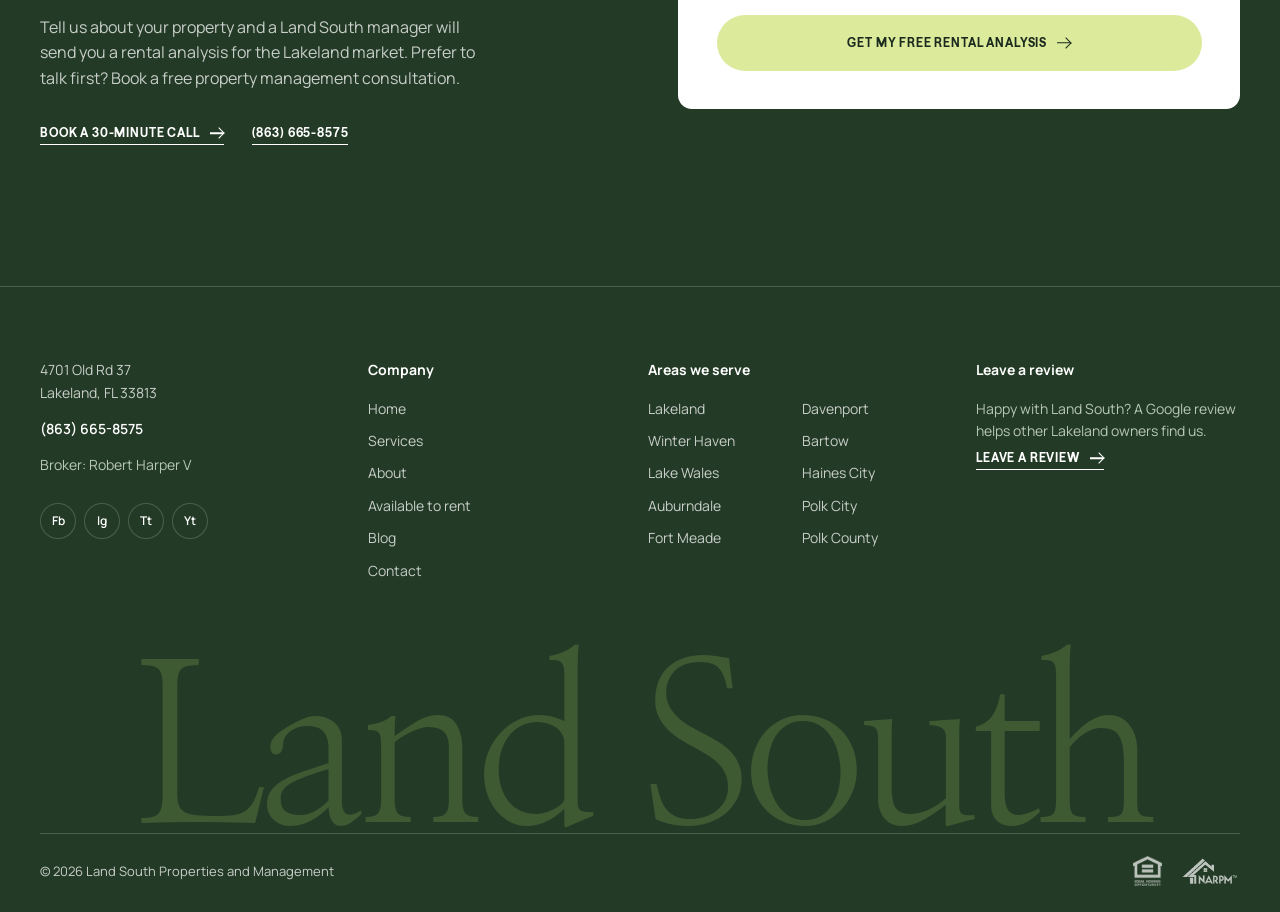
==== commit f0c9b1e7: "Optimise images: AVIF cutouts and photos, resized hero and logos Homepage images drop from about 6.4" ====
--- a/index.html
+++ b/index.html
@@ -6,10 +6,11 @@
 <meta name="robots" content="noindex, nofollow">
 <title>Land South Properties and Management — Property Management Lakeland, FL</title>
 <meta name="description" content="Central Florida's residential property management specialists. Serving Lakeland investment property owners since 1978. 700+ properties under management.">
+<link rel="preload" as="image" href="img/house-hero.avif" type="image/avif" fetchpriority="high">
 <link rel="preconnect" href="https://fonts.googleapis.com">
 <link rel="preconnect" href="https://fonts.gstatic.com" crossorigin>
 <link href="https://fonts.googleapis.com/css2?family=Nanum+Myeongjo:wght@400;700&family=Manrope:wght@400;500;600;700&display=swap" rel="stylesheet">
-<link rel="stylesheet" href="styles.css?v=202611171703">
+<link rel="stylesheet" href="styles.css?v=202611172008">
 </head>
 <body>
 
@@ -25,11 +26,11 @@
 
 <!-- HERO -->
 <section class="hero">
-  <div class="hero__bg"><img src="img/house-2-scaled.jpg" alt="" fetchpriority="high"></div>
+  <div class="hero__bg"><picture><source srcset="img/house-hero.avif" type="image/avif"><img src="img/house-hero.jpg" alt="" fetchpriority="high" decoding="async"></picture></div>
 
   <header class="pill" id="nav">
     <a href="#" class="pill__logo" aria-label="Land South Properties and Management">
-      <img src="img/Land-South-Property-Management-White.png" alt="Land South Properties and Management">
+      <img src="img/landsouth-logo.png" alt="Land South Properties and Management">
     </a>
     <nav class="pill__links" aria-label="Main">
       <a href="#services">Services</a>
@@ -88,22 +89,22 @@
   <ol class="stack">
     <li class="panel">
       <h3 class="panel__h">Marketing</h3>
-      <img class="panel__img" src="img/svc-marketing.png" alt="A vintage megaphone collage" width="760" height="760" loading="eager">
+      <picture><source srcset="img/svc-marketing.avif" type="image/avif"><img class="panel__img" src="img/svc-marketing.png" alt="A vintage megaphone collage" width="760" height="760" loading="lazy"></picture>
       <p class="panel__p">We'll prepare your property for rent and evaluate the current rental market to get you the best return on your investment, then market it on a host of platforms.</p>
     </li>
     <li class="panel">
       <h3 class="panel__h">Screening &amp; selection</h3>
-      <img class="panel__img" src="img/svc-screening.png" alt="A magnifying glass over a rental application" width="760" height="760" loading="lazy">
+      <picture><source srcset="img/svc-screening.avif" type="image/avif"><img class="panel__img" src="img/svc-screening.png" alt="A magnifying glass over a rental application" width="760" height="760" loading="lazy"></picture>
       <p class="panel__p">A stringent screening process ensures your property is filled with reliable, responsible tenants.</p>
     </li>
     <li class="panel">
       <h3 class="panel__h">Maintenance &amp; inspections</h3>
-      <img class="panel__img" src="img/svc-maintenance.png" alt="A wrench wrapped in an inspection report" width="760" height="760" loading="lazy">
+      <picture><source srcset="img/svc-maintenance.avif" type="image/avif"><img class="panel__img" src="img/svc-maintenance.png" alt="A wrench wrapped in an inspection report" width="760" height="760" loading="lazy"></picture>
       <p class="panel__p">Your property is a significant investment. We see to maintenance requests immediately and carry out regular inspections.</p>
     </li>
     <li class="panel">
       <h3 class="panel__h">Tenant move-out</h3>
-      <img class="panel__img" src="img/svc-moveout.png" alt="A house key with a move-out checklist tag" width="760" height="760" loading="lazy">
+      <picture><source srcset="img/svc-moveout.avif" type="image/avif"><img class="panel__img" src="img/svc-moveout.png" alt="A house key with a move-out checklist tag" width="760" height="760" loading="lazy"></picture>
       <p class="panel__p">We take care of every move-out step, including final inspections, security deposit returns and turnover maintenance.</p>
     </li>
   </ol>
@@ -153,42 +154,42 @@
     <!-- The team from the About page: cut-out portraits, monochrome until hovered (or scrolled to centre on touch) -->
     <ul class="team">
       <li class="mate mate--v1" data-in tabindex="0">
-        <div class="mate__art"><svg class="acc acc--blob" viewBox="0 0 200 200" aria-hidden="true"><path d="M44 18c30-16 78-20 108 2s44 58 40 92-26 66-60 78-86 8-110-20S-4 98 6 66 14 34 44 18z"/></svg><span class="acc acc--badge" aria-hidden="true"><svg viewBox="0 0 40 40"><circle cx="20" cy="20" r="11" fill="none" stroke="currentColor" stroke-width="3.2"/><path d="M14.5 20.5l4 4 9-10" fill="none" stroke="currentColor" stroke-width="3.6" stroke-linecap="round" stroke-linejoin="round"/></svg></span><img src="img/team/meghan.png" alt="Meghan West" loading="lazy"></div>
+        <div class="mate__art"><svg class="acc acc--blob" viewBox="0 0 200 200" aria-hidden="true"><path d="M44 18c30-16 78-20 108 2s44 58 40 92-26 66-60 78-86 8-110-20S-4 98 6 66 14 34 44 18z"/></svg><span class="acc acc--badge" aria-hidden="true"><svg viewBox="0 0 40 40"><circle cx="20" cy="20" r="11" fill="none" stroke="currentColor" stroke-width="3.2"/><path d="M14.5 20.5l4 4 9-10" fill="none" stroke="currentColor" stroke-width="3.6" stroke-linecap="round" stroke-linejoin="round"/></svg></span><picture><source srcset="img/team/meghan.avif" type="image/avif"><img src="img/team/meghan.png" alt="Meghan West" loading="lazy"></picture></div>
         <h3 class="mate__name">Meghan West</h3>
         <p class="mate__role">President</p>
       </li>
       <li class="mate mate--v2" data-in tabindex="0">
-        <div class="mate__art"><span class="acc acc--note" aria-hidden="true">OWNER STMT<br>NOV&nbsp;&nbsp;&nbsp;&nbsp;PAID<br>OCT&nbsp;&nbsp;&nbsp;&nbsp;PAID<br>SEP&nbsp;&nbsp;&nbsp;&nbsp;PAID</span><span class="acc acc--code" aria-hidden="true"></span><img src="img/team/ashley.png" alt="Ashley Partridge" loading="lazy"></div>
+        <div class="mate__art"><span class="acc acc--note" aria-hidden="true">OWNER STMT<br>NOV&nbsp;&nbsp;&nbsp;&nbsp;PAID<br>OCT&nbsp;&nbsp;&nbsp;&nbsp;PAID<br>SEP&nbsp;&nbsp;&nbsp;&nbsp;PAID</span><span class="acc acc--code" aria-hidden="true"></span><picture><source srcset="img/team/ashley.avif" type="image/avif"><img src="img/team/ashley.png" alt="Ashley Partridge" loading="lazy"></picture></div>
         <h3 class="mate__name">Ashley Partridge</h3>
         <p class="mate__role">Controller</p>
       </li>
       <li class="mate mate--v3" data-in tabindex="0">
-        <div class="mate__art"><svg class="acc acc--blob" viewBox="0 0 200 200" aria-hidden="true"><path d="M44 18c30-16 78-20 108 2s44 58 40 92-26 66-60 78-86 8-110-20S-4 98 6 66 14 34 44 18z"/></svg><span class="acc acc--home" aria-hidden="true"><svg viewBox="0 0 24 24"><path d="M4 11.2 12 4.5l8 6.7M6.5 9.4V19.5h4v-5h3v5h4V9.4" fill="none" stroke="currentColor" stroke-width="1.8" stroke-linejoin="round" stroke-linecap="round"/></svg></span><img src="img/team/chelsey.png" alt="Chelsey Sporer" loading="lazy"></div>
+        <div class="mate__art"><svg class="acc acc--blob" viewBox="0 0 200 200" aria-hidden="true"><path d="M44 18c30-16 78-20 108 2s44 58 40 92-26 66-60 78-86 8-110-20S-4 98 6 66 14 34 44 18z"/></svg><span class="acc acc--home" aria-hidden="true"><svg viewBox="0 0 24 24"><path d="M4 11.2 12 4.5l8 6.7M6.5 9.4V19.5h4v-5h3v5h4V9.4" fill="none" stroke="currentColor" stroke-width="1.8" stroke-linejoin="round" stroke-linecap="round"/></svg></span><picture><source srcset="img/team/chelsey.avif" type="image/avif"><img src="img/team/chelsey.png" alt="Chelsey Sporer" loading="lazy"></picture></div>
         <h3 class="mate__name">Chelsey Sporer</h3>
         <p class="mate__role">Property manager</p>
       </li>
       <li class="mate mate--v4" data-in tabindex="0">
-        <div class="mate__art"><span class="acc acc--note" aria-hidden="true">MOVE-IN<br>WALK-THRU&nbsp;OK<br>KEYS&nbsp;&nbsp;2 SETS<br>METER&nbsp;READ</span><span class="acc acc--badge" aria-hidden="true"><svg viewBox="0 0 40 40"><circle cx="20" cy="20" r="11" fill="none" stroke="currentColor" stroke-width="3.2"/><path d="M14.5 20.5l4 4 9-10" fill="none" stroke="currentColor" stroke-width="3.6" stroke-linecap="round" stroke-linejoin="round"/></svg></span><img src="img/team/michele.png" alt="Michele Noriega" loading="lazy"></div>
+        <div class="mate__art"><span class="acc acc--note" aria-hidden="true">MOVE-IN<br>WALK-THRU&nbsp;OK<br>KEYS&nbsp;&nbsp;2 SETS<br>METER&nbsp;READ</span><span class="acc acc--badge" aria-hidden="true"><svg viewBox="0 0 40 40"><circle cx="20" cy="20" r="11" fill="none" stroke="currentColor" stroke-width="3.2"/><path d="M14.5 20.5l4 4 9-10" fill="none" stroke="currentColor" stroke-width="3.6" stroke-linecap="round" stroke-linejoin="round"/></svg></span><picture><source srcset="img/team/michele.avif" type="image/avif"><img src="img/team/michele.png" alt="Michele Noriega" loading="lazy"></picture></div>
         <h3 class="mate__name">Michele Noriega</h3>
         <p class="mate__role">Administrative support</p>
       </li>
       <li class="mate mate--v1" data-in tabindex="0">
-        <div class="mate__art"><svg class="acc acc--blob" viewBox="0 0 200 200" aria-hidden="true"><path d="M44 18c30-16 78-20 108 2s44 58 40 92-26 66-60 78-86 8-110-20S-4 98 6 66 14 34 44 18z"/></svg><span class="acc acc--badge" aria-hidden="true"><svg viewBox="0 0 40 40"><circle cx="20" cy="20" r="11" fill="none" stroke="currentColor" stroke-width="3.2"/><path d="M14.5 20.5l4 4 9-10" fill="none" stroke="currentColor" stroke-width="3.6" stroke-linecap="round" stroke-linejoin="round"/></svg></span><img src="img/team/erika.png" alt="Erika Dallas" loading="lazy"></div>
+        <div class="mate__art"><svg class="acc acc--blob" viewBox="0 0 200 200" aria-hidden="true"><path d="M44 18c30-16 78-20 108 2s44 58 40 92-26 66-60 78-86 8-110-20S-4 98 6 66 14 34 44 18z"/></svg><span class="acc acc--badge" aria-hidden="true"><svg viewBox="0 0 40 40"><circle cx="20" cy="20" r="11" fill="none" stroke="currentColor" stroke-width="3.2"/><path d="M14.5 20.5l4 4 9-10" fill="none" stroke="currentColor" stroke-width="3.6" stroke-linecap="round" stroke-linejoin="round"/></svg></span><picture><source srcset="img/team/erika.avif" type="image/avif"><img src="img/team/erika.png" alt="Erika Dallas" loading="lazy"></picture></div>
         <h3 class="mate__name">Erika Dallas</h3>
         <p class="mate__role">Property manager</p>
       </li>
       <li class="mate mate--v2" data-in tabindex="0">
-        <div class="mate__art"><span class="acc acc--note" aria-hidden="true">OWNER STMT<br>NOV&nbsp;&nbsp;&nbsp;&nbsp;PAID<br>OCT&nbsp;&nbsp;&nbsp;&nbsp;PAID<br>SEP&nbsp;&nbsp;&nbsp;&nbsp;PAID</span><span class="acc acc--code" aria-hidden="true"></span><img src="img/team/frank.png" alt="Frank Torres" loading="lazy"></div>
+        <div class="mate__art"><span class="acc acc--note" aria-hidden="true">OWNER STMT<br>NOV&nbsp;&nbsp;&nbsp;&nbsp;PAID<br>OCT&nbsp;&nbsp;&nbsp;&nbsp;PAID<br>SEP&nbsp;&nbsp;&nbsp;&nbsp;PAID</span><span class="acc acc--code" aria-hidden="true"></span><picture><source srcset="img/team/frank.avif" type="image/avif"><img src="img/team/frank.png" alt="Frank Torres" loading="lazy"></picture></div>
         <h3 class="mate__name">Frank Torres</h3>
         <p class="mate__role">Property manager</p>
       </li>
       <li class="mate mate--v3" data-in tabindex="0">
-        <div class="mate__art"><svg class="acc acc--blob" viewBox="0 0 200 200" aria-hidden="true"><path d="M44 18c30-16 78-20 108 2s44 58 40 92-26 66-60 78-86 8-110-20S-4 98 6 66 14 34 44 18z"/></svg><span class="acc acc--home" aria-hidden="true"><svg viewBox="0 0 24 24"><path d="M4 11.2 12 4.5l8 6.7M6.5 9.4V19.5h4v-5h3v5h4V9.4" fill="none" stroke="currentColor" stroke-width="1.8" stroke-linejoin="round" stroke-linecap="round"/></svg></span><img src="img/team/bri.png" alt="Brianna McMinn" loading="lazy"></div>
+        <div class="mate__art"><svg class="acc acc--blob" viewBox="0 0 200 200" aria-hidden="true"><path d="M44 18c30-16 78-20 108 2s44 58 40 92-26 66-60 78-86 8-110-20S-4 98 6 66 14 34 44 18z"/></svg><span class="acc acc--home" aria-hidden="true"><svg viewBox="0 0 24 24"><path d="M4 11.2 12 4.5l8 6.7M6.5 9.4V19.5h4v-5h3v5h4V9.4" fill="none" stroke="currentColor" stroke-width="1.8" stroke-linejoin="round" stroke-linecap="round"/></svg></span><picture><source srcset="img/team/bri.avif" type="image/avif"><img src="img/team/bri.png" alt="Brianna McMinn" loading="lazy"></picture></div>
         <h3 class="mate__name">Brianna McMinn</h3>
         <p class="mate__role">Marketing</p>
       </li>
       <li class="mate mate--v4" data-in tabindex="0">
-        <div class="mate__art"><span class="acc acc--note" aria-hidden="true">MOVE-IN<br>WALK-THRU&nbsp;OK<br>KEYS&nbsp;&nbsp;2 SETS<br>METER&nbsp;READ</span><span class="acc acc--badge" aria-hidden="true"><svg viewBox="0 0 40 40"><circle cx="20" cy="20" r="11" fill="none" stroke="currentColor" stroke-width="3.2"/><path d="M14.5 20.5l4 4 9-10" fill="none" stroke="currentColor" stroke-width="3.6" stroke-linecap="round" stroke-linejoin="round"/></svg></span><img src="img/team/alan.png" alt="Alan Garcia" loading="lazy"></div>
+        <div class="mate__art"><span class="acc acc--note" aria-hidden="true">MOVE-IN<br>WALK-THRU&nbsp;OK<br>KEYS&nbsp;&nbsp;2 SETS<br>METER&nbsp;READ</span><span class="acc acc--badge" aria-hidden="true"><svg viewBox="0 0 40 40"><circle cx="20" cy="20" r="11" fill="none" stroke="currentColor" stroke-width="3.2"/><path d="M14.5 20.5l4 4 9-10" fill="none" stroke="currentColor" stroke-width="3.6" stroke-linecap="round" stroke-linejoin="round"/></svg></span><picture><source srcset="img/team/alan.avif" type="image/avif"><img src="img/team/alan.png" alt="Alan Garcia" loading="lazy"></picture></div>
         <h3 class="mate__name">Alan Garcia</h3>
         <p class="mate__role">Virtual assistant</p>
       </li>
@@ -204,7 +205,7 @@
 
 <!-- KEY FIGURES (live site's stats band) -->
 <section class="figures">
-  <div class="figures__bg"><img loading="lazy" src="img/HOUSE-2.jpeg" alt=""></div>
+  <div class="figures__bg"><picture><source srcset="img/house-figures.avif" type="image/avif"><img loading="lazy" src="img/HOUSE-2.jpeg" alt=""></picture></div>
   <div class="wrap">
     <p class="tag tag--light">Key figures</p>
     <!-- stepped stat cards, after the VanTrust concept; the bars fill as the section scrolls in -->
@@ -310,7 +311,7 @@
 <section class="proud">
   <div class="wrap proud__in">
     <p class="tag tag--light">Proud managers of</p>
-    <img src="img/Grasslands-West-Logo-White-2048x1008.png" alt="Grasslands West">
+    <img src="img/grasslands-logo.png" alt="Grasslands West">
     <span class="proud__txt">South Lakeland<br>Boat &amp; RV Storage</span>
   </div>
 </section>
@@ -396,6 +397,6 @@
   </div>
 </footer>
 
-<script src="app.js?v=202611171703"></script>
+<script src="app.js?v=202611172008"></script>
 </body>
 </html>
--- a/styles.css
+++ b/styles.css
@@ -22,6 +22,8 @@
 }
 *{box-sizing:border-box;margin:0;padding:0}
 [hidden]{display:none!important}
+picture{display:contents}
+picture source{display:none}
 html{scroll-behavior:smooth;-webkit-text-size-adjust:100%}
 body{background:var(--cream);color:var(--ink);font:400 16px/1.6 var(--sans);-webkit-font-smoothing:antialiased;overflow-x:hidden}
 img{display:block;max-width:100%}
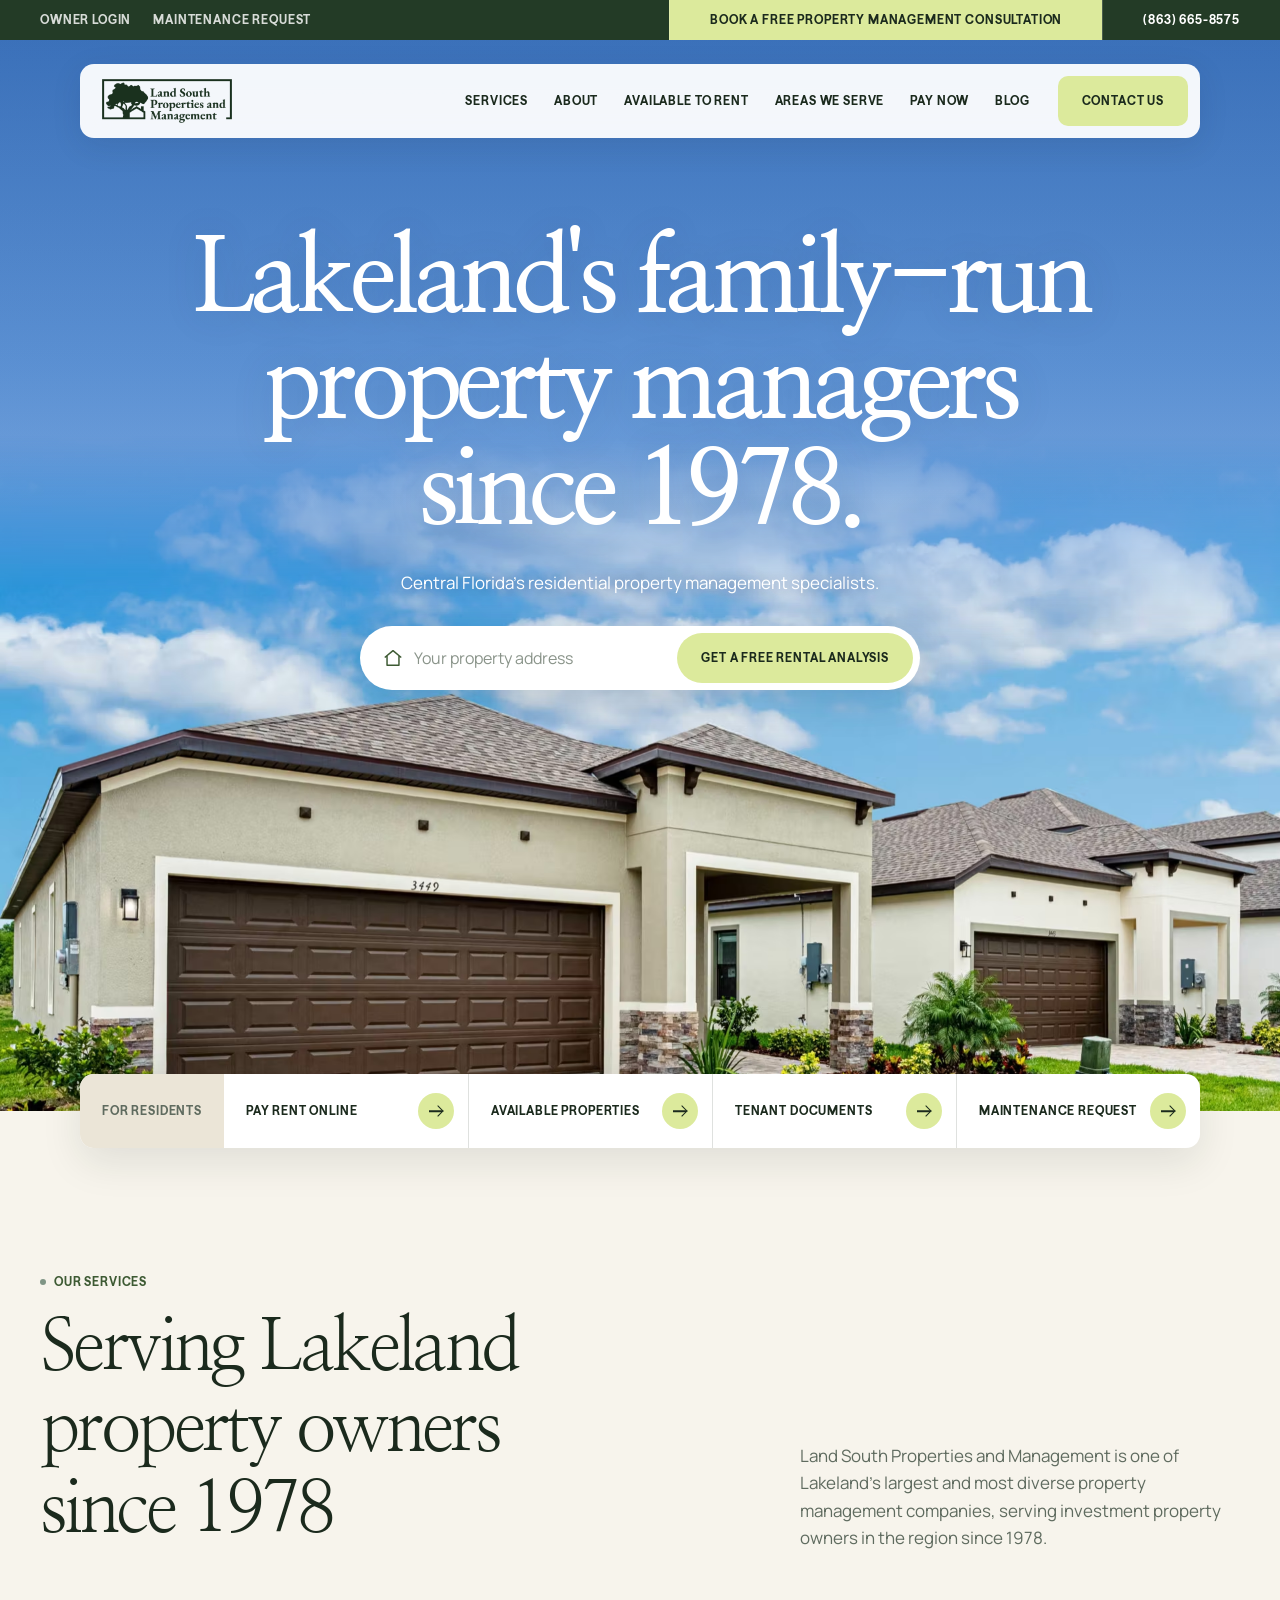
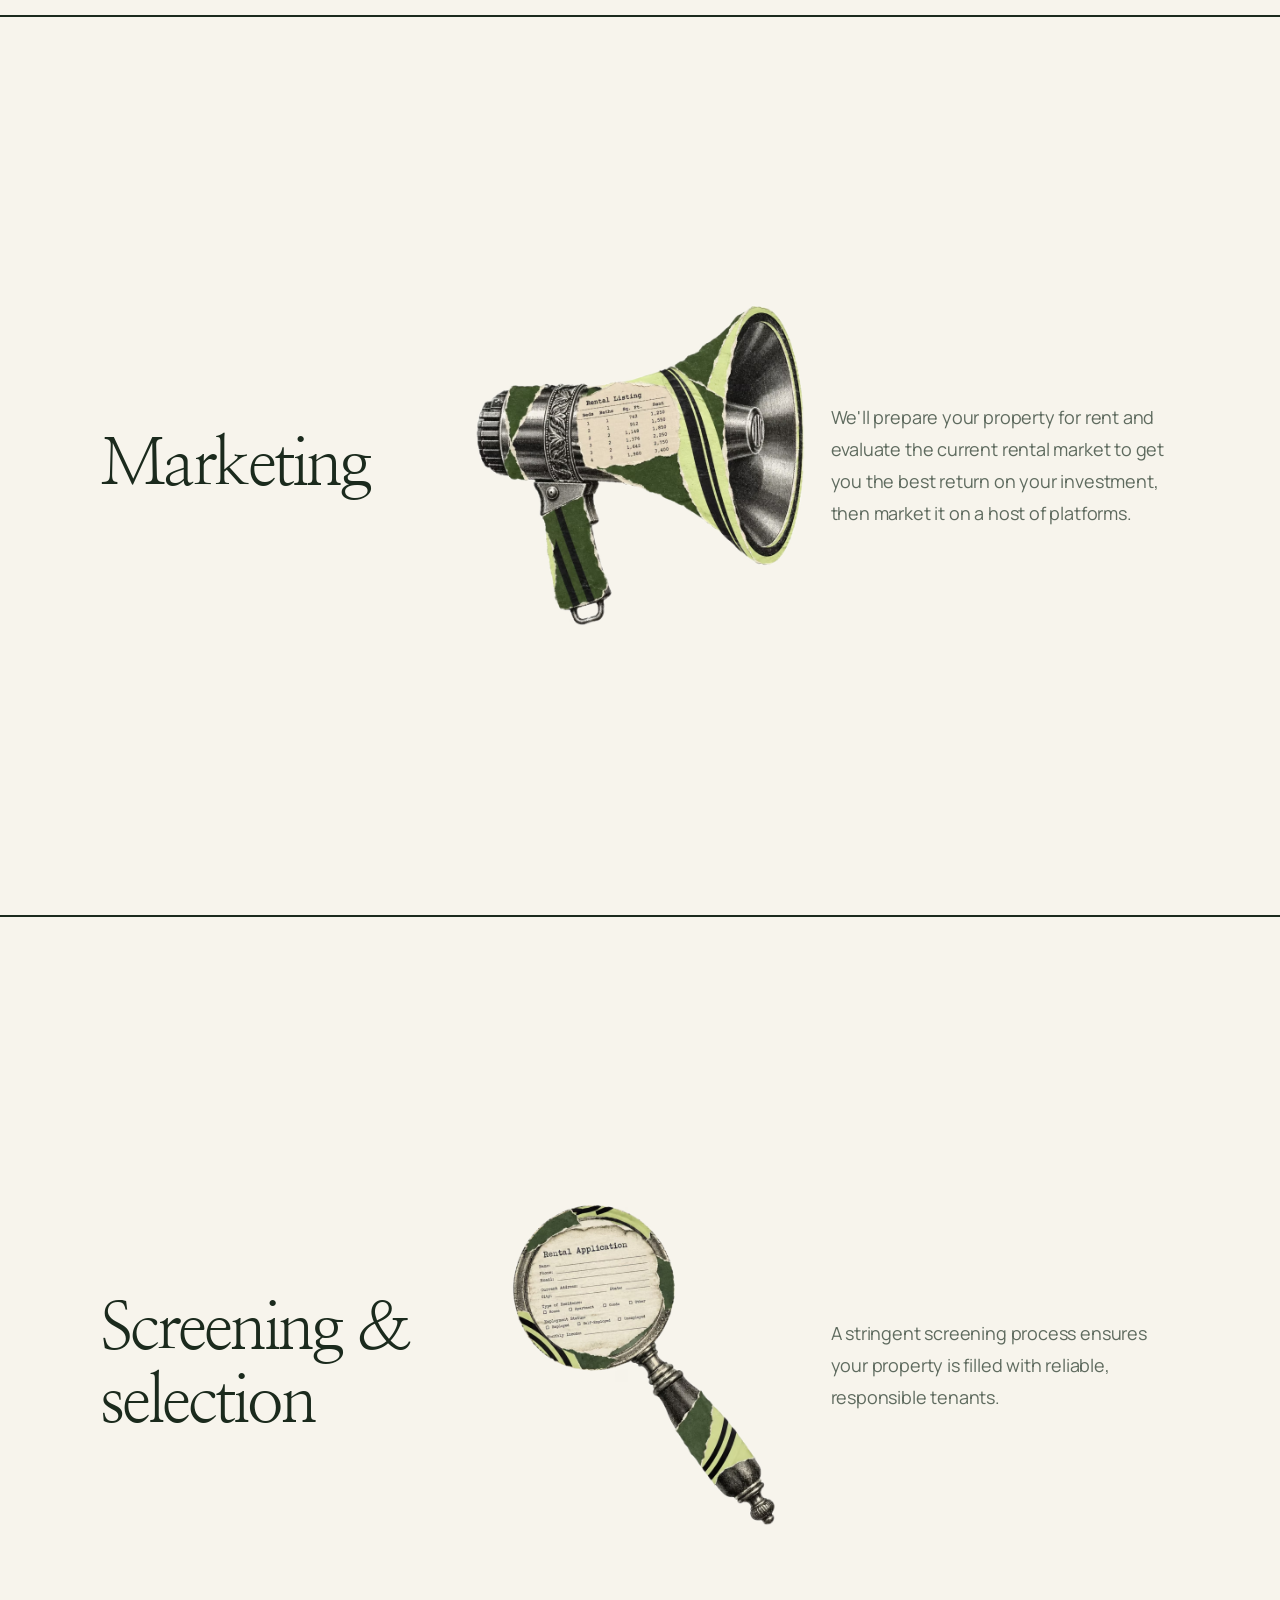
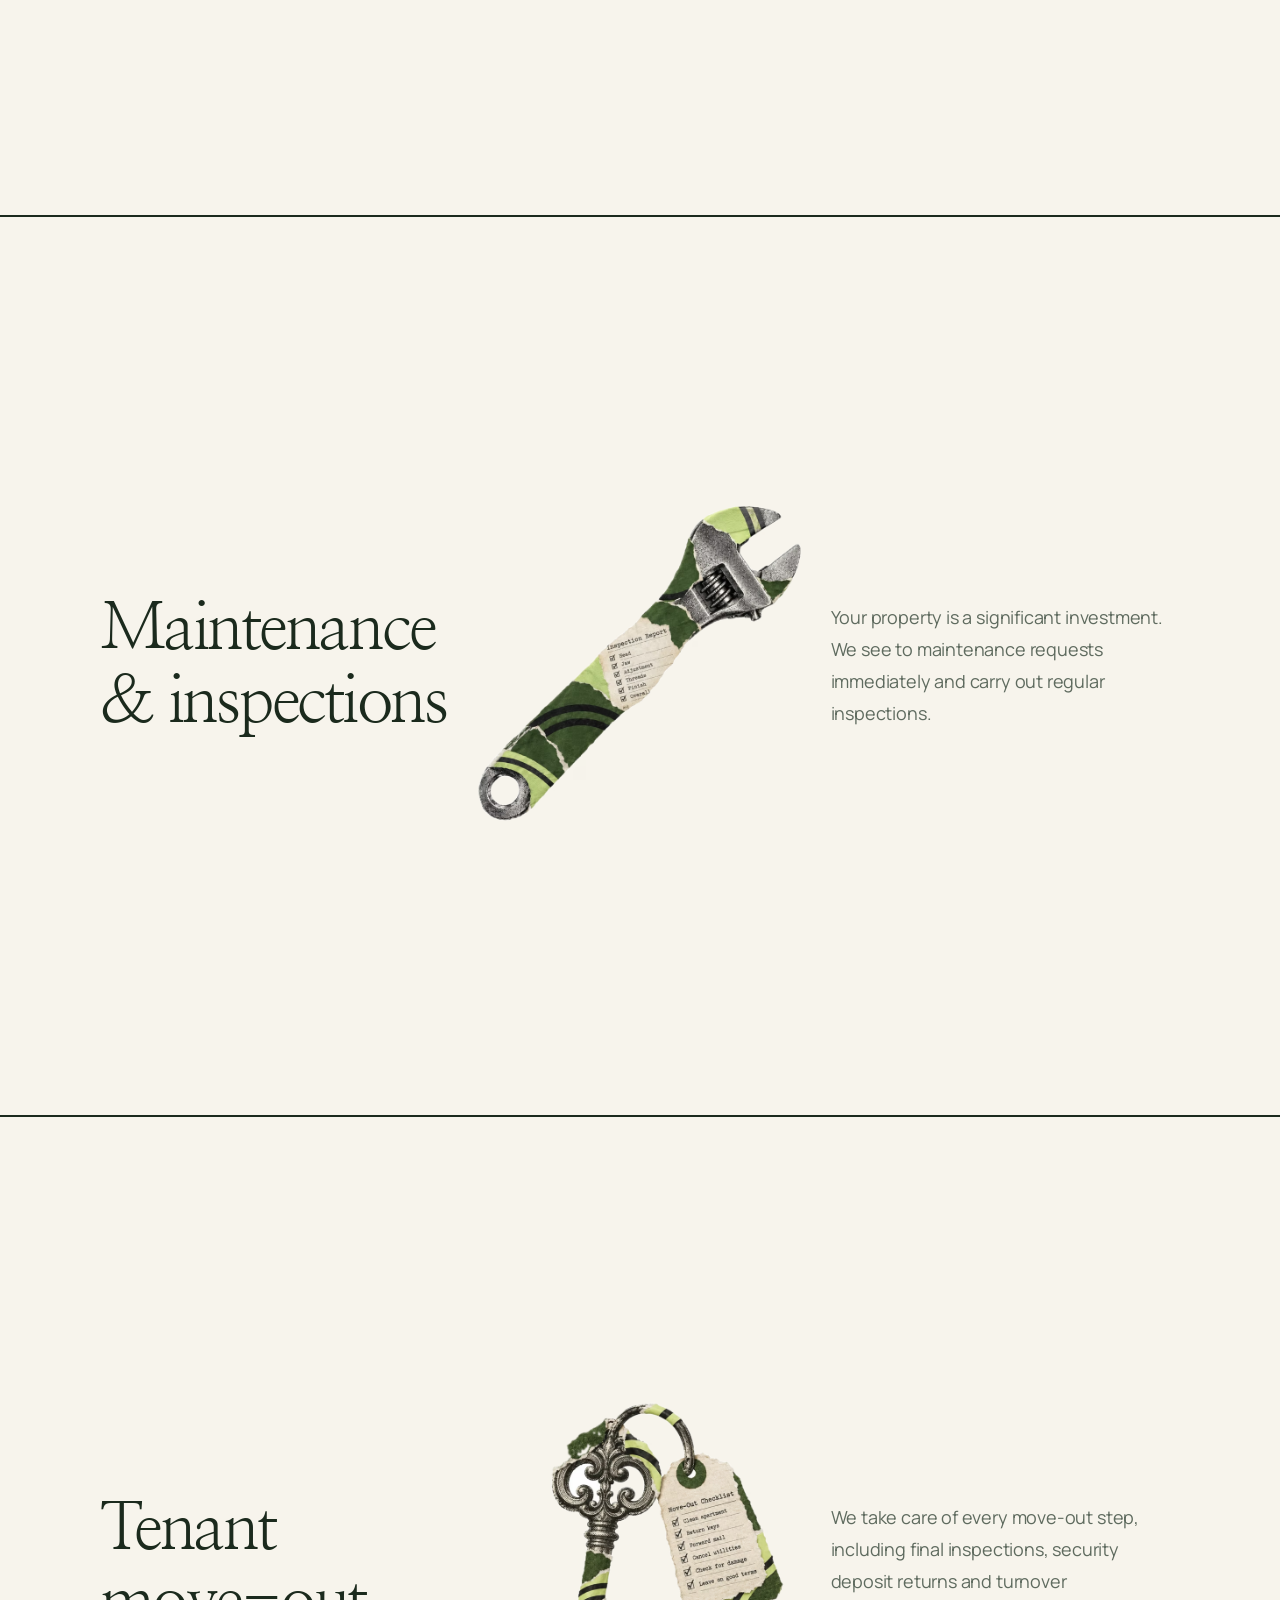
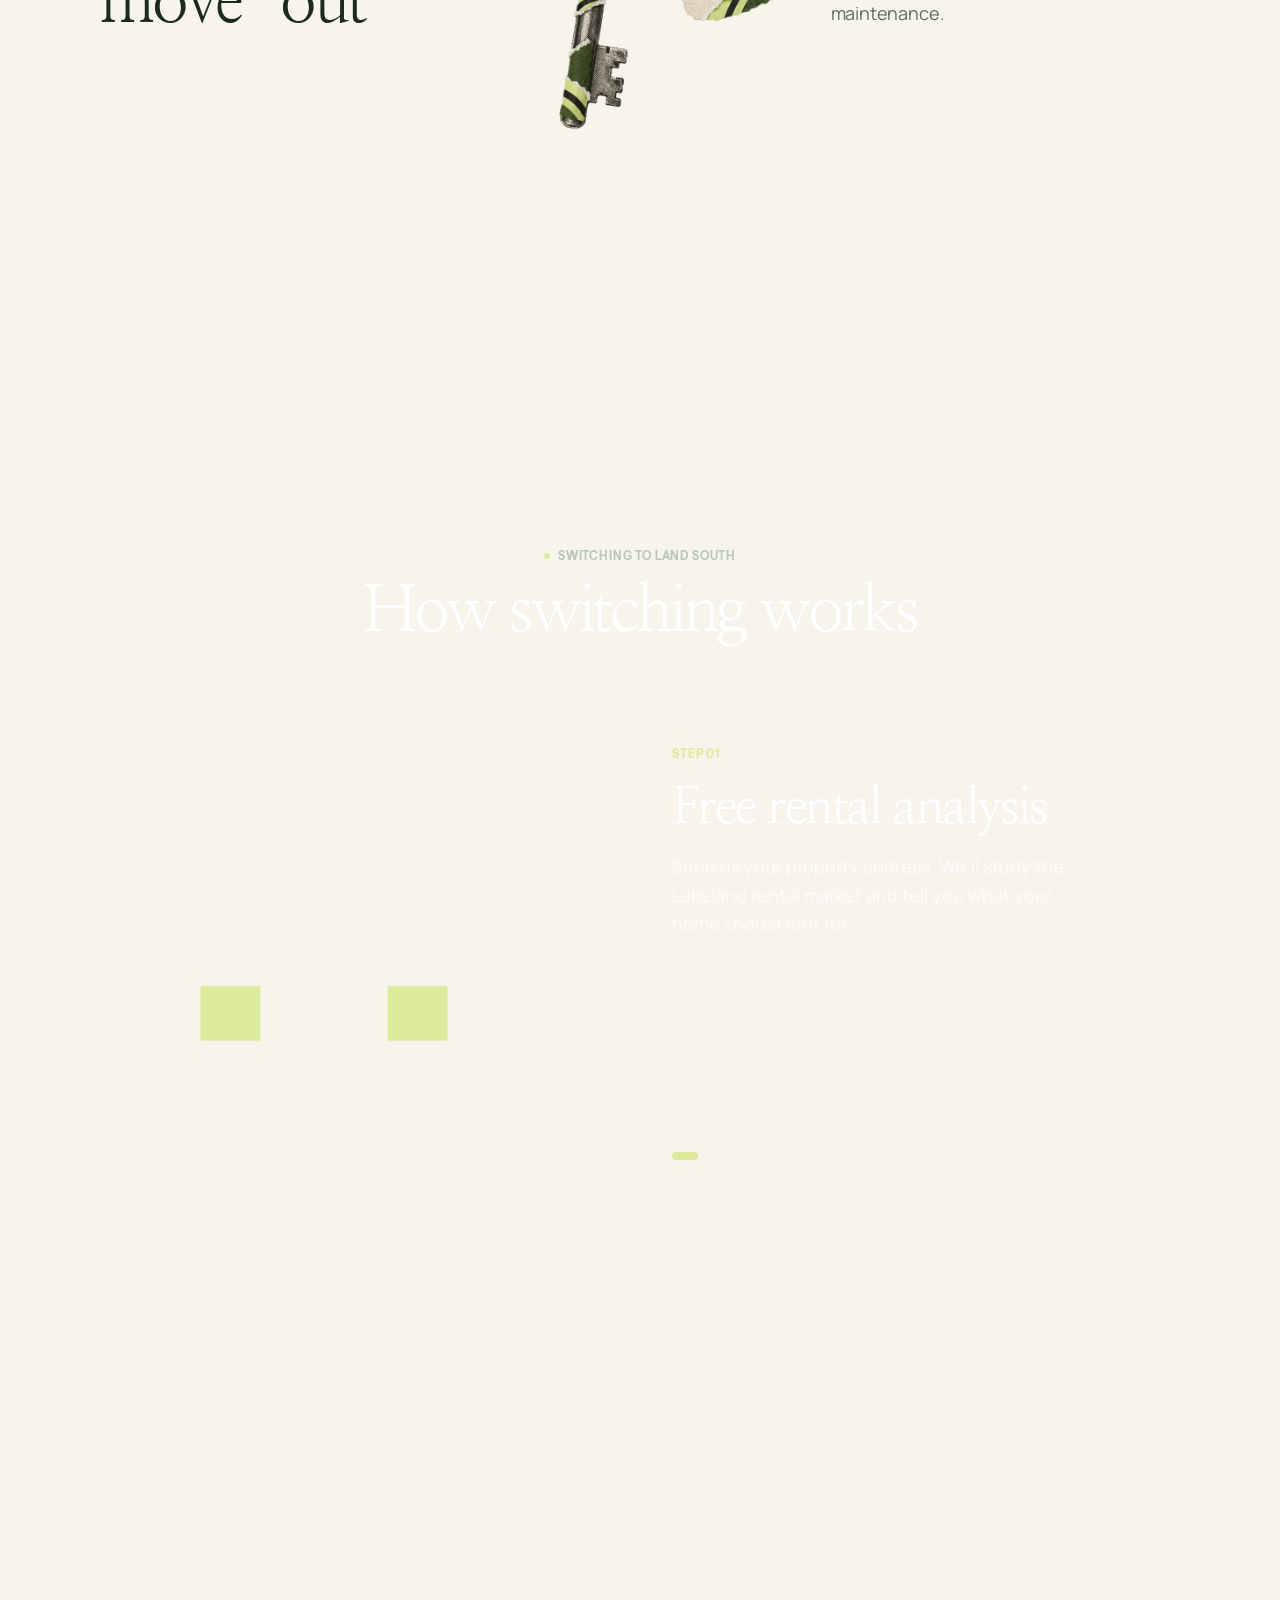
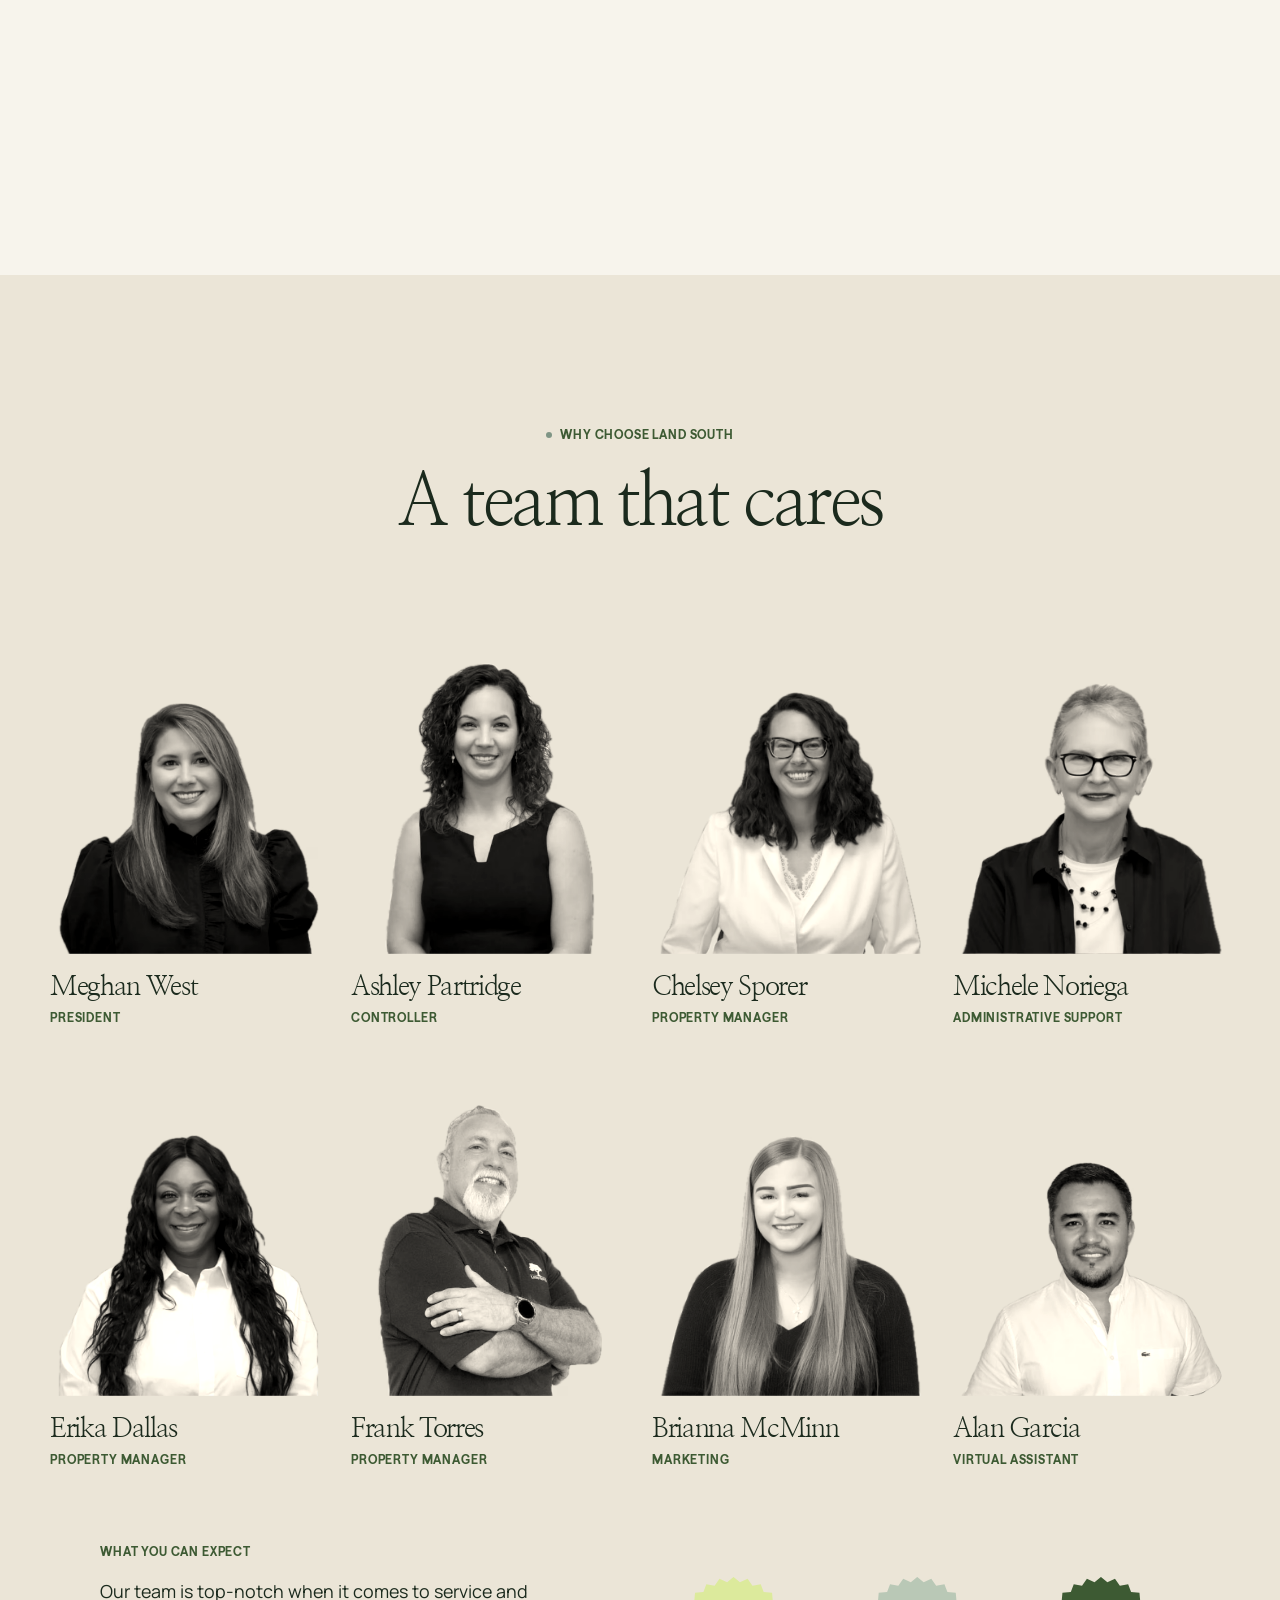
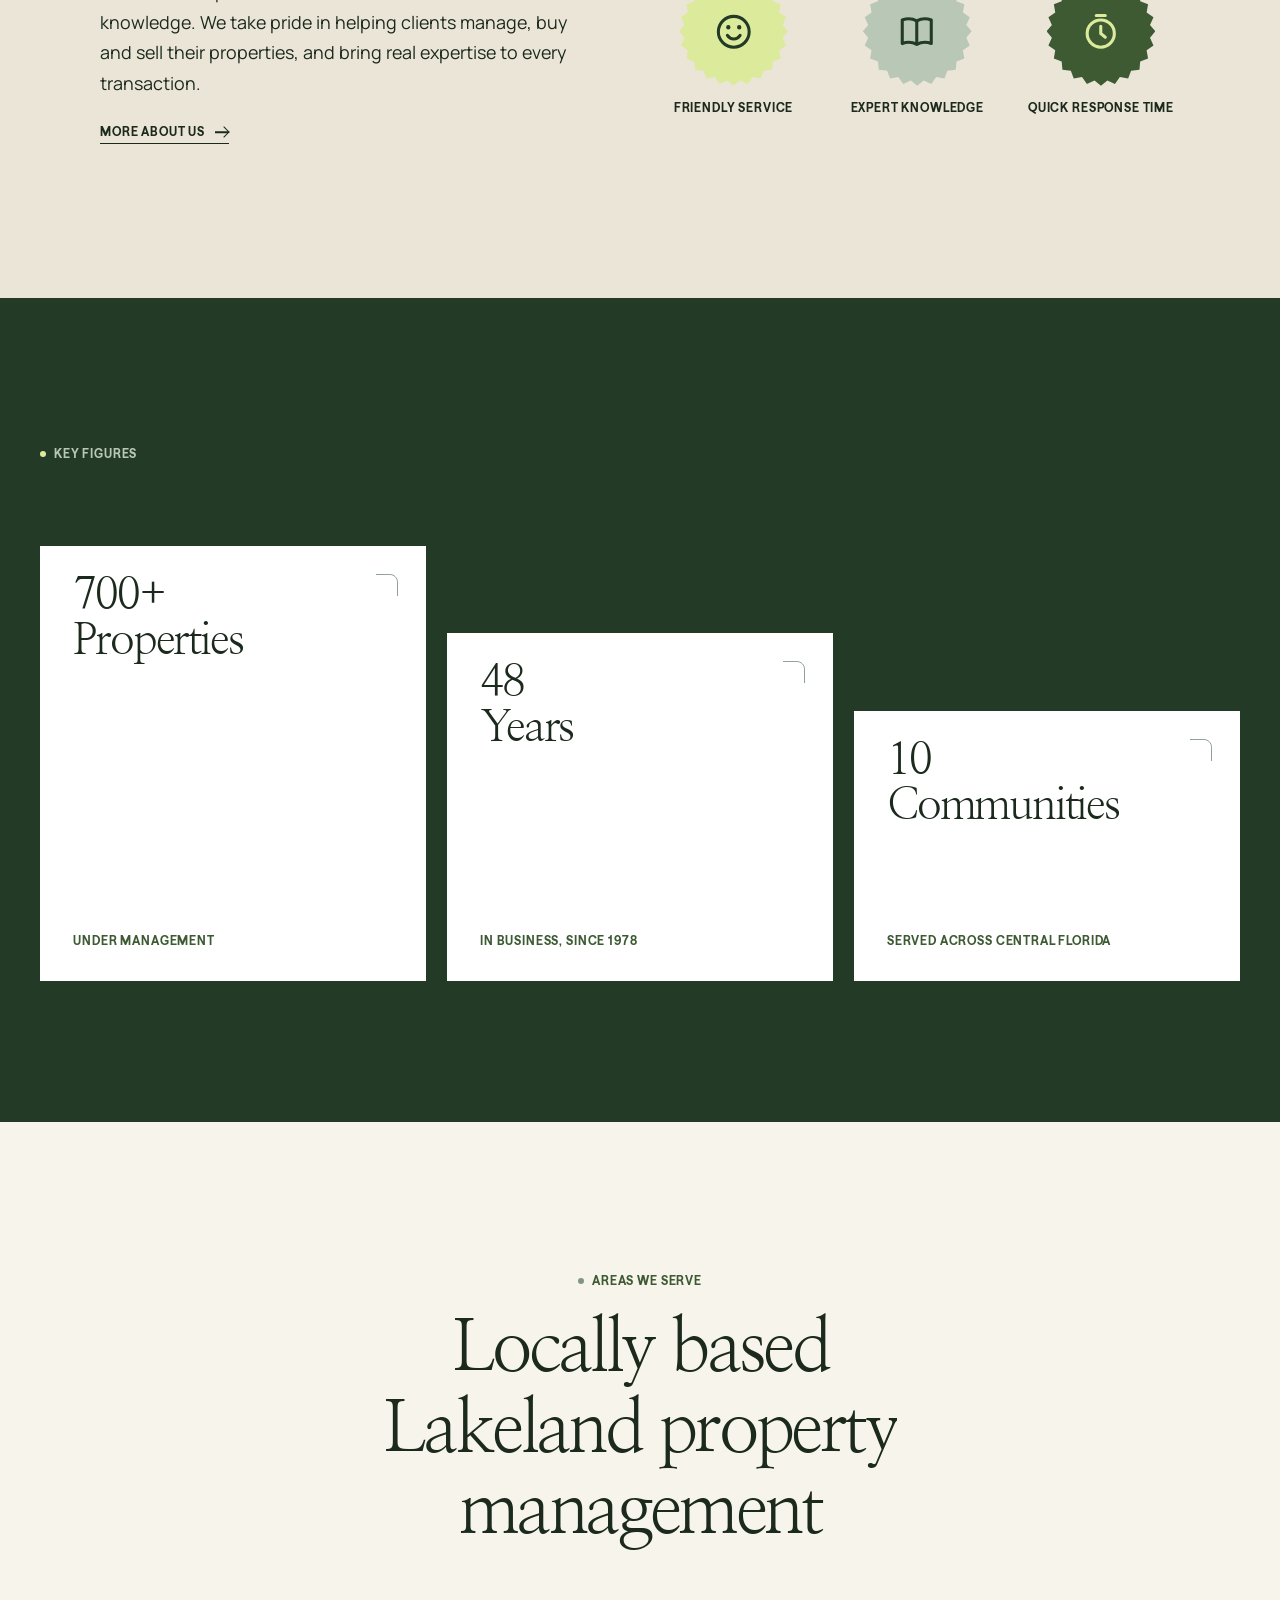
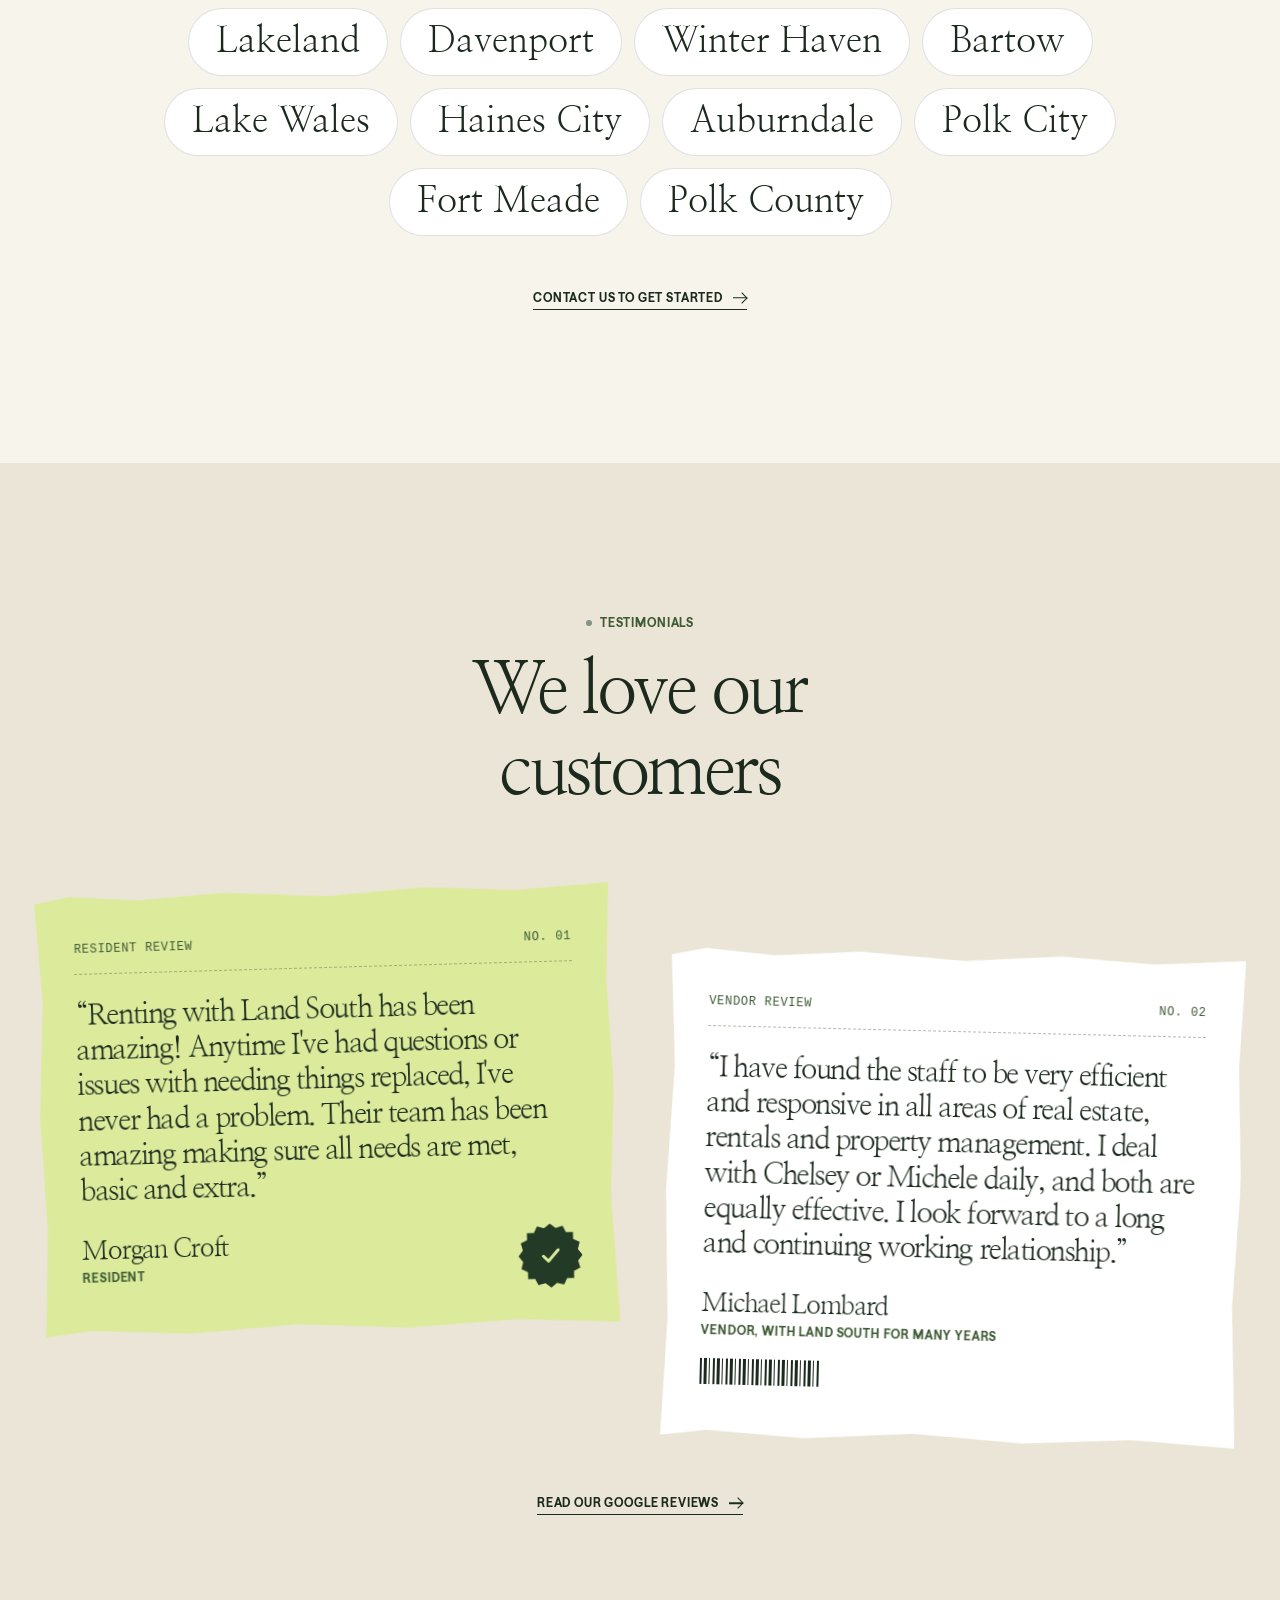
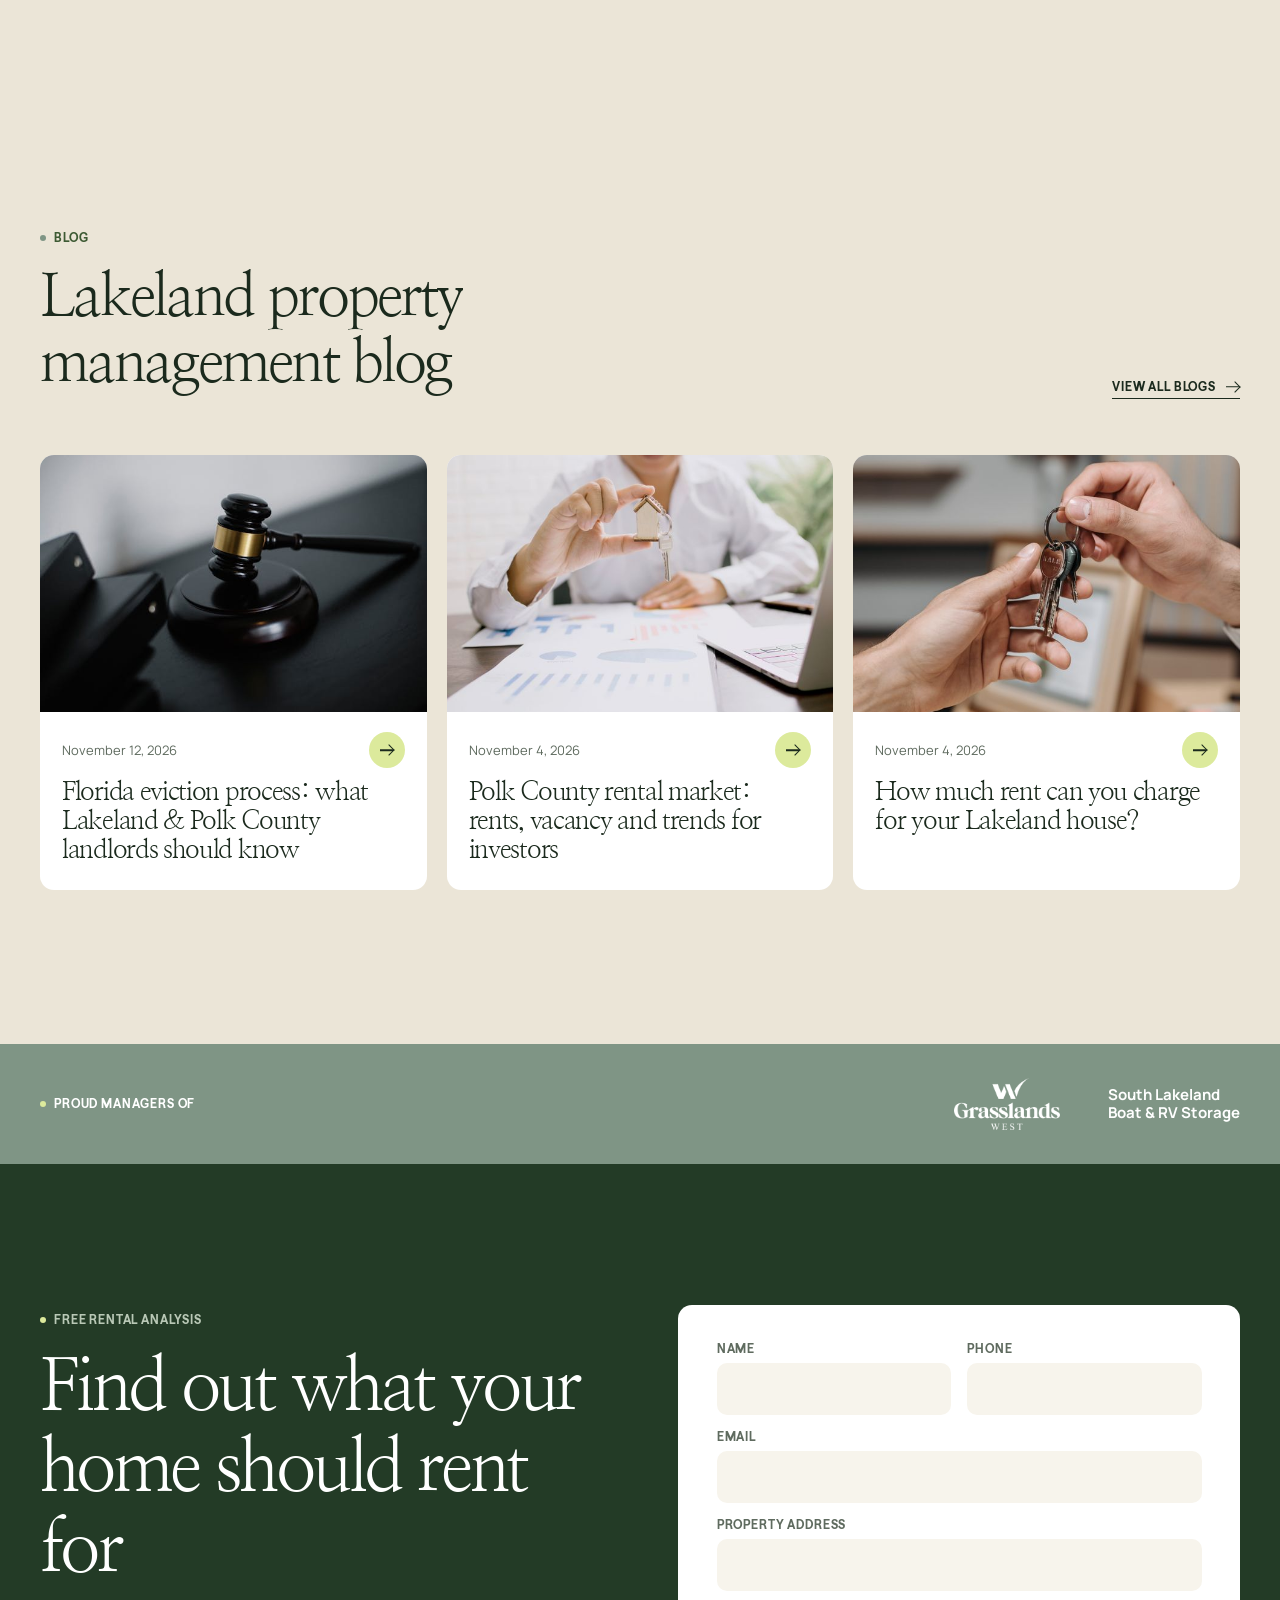
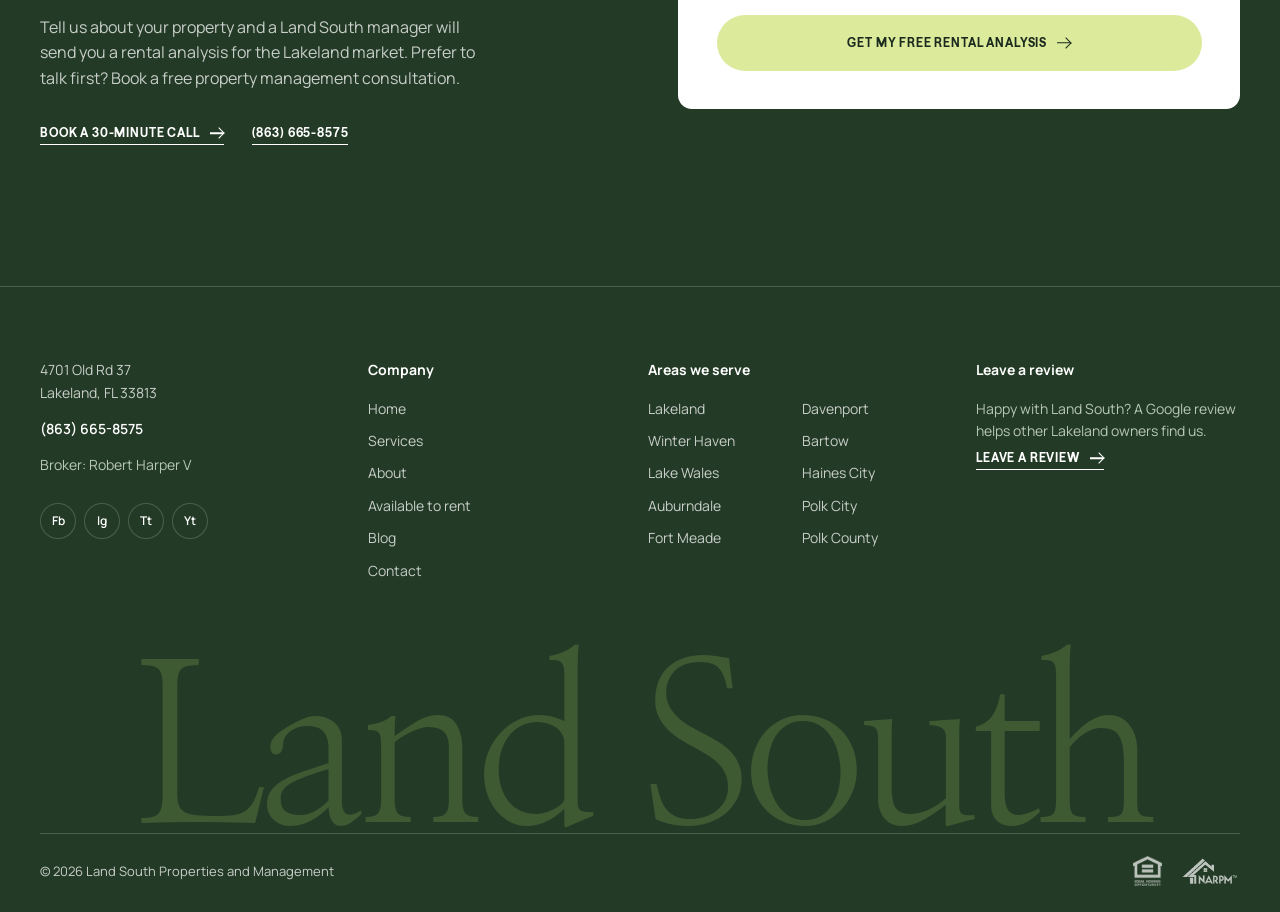
==== commit 6e9bb803: "Show the hero without waiting for the script; ship Season Sans as WOFF2 The hero headline and reside" ====
--- a/index.html
+++ b/index.html
@@ -7,10 +7,11 @@
 <title>Land South Properties and Management — Property Management Lakeland, FL</title>
 <meta name="description" content="Central Florida's residential property management specialists. Serving Lakeland investment property owners since 1978. 700+ properties under management.">
 <link rel="preload" as="image" href="img/house-hero.avif" type="image/avif" fetchpriority="high">
+<link rel="preload" as="font" href="fonts/SeasonSans-Bold.woff2" type="font/woff2" crossorigin>
 <link rel="preconnect" href="https://fonts.googleapis.com">
 <link rel="preconnect" href="https://fonts.gstatic.com" crossorigin>
 <link href="https://fonts.googleapis.com/css2?family=Nanum+Myeongjo:wght@400;700&family=Manrope:wght@400;500;600;700&display=swap" rel="stylesheet">
-<link rel="stylesheet" href="styles.css?v=202611172008">
+<link rel="stylesheet" href="styles.css?v=202611172102">
 </head>
 <body>
 
@@ -397,6 +398,6 @@
   </div>
 </footer>
 
-<script src="app.js?v=202611172008"></script>
+<script src="app.js?v=202611172102"></script>
 </body>
 </html>
--- a/styles.css
+++ b/styles.css
@@ -1,4 +1,4 @@
-@font-face{font-family:"Season Sans";src:url(fonts/SeasonSans-TRIAL-Bold.ttf) format("truetype");font-weight:700;font-display:swap}
+@font-face{font-family:"Season Sans";src:url(fonts/SeasonSans-Bold.woff2) format("woff2"),url(fonts/SeasonSans-TRIAL-Bold.ttf) format("truetype");font-weight:700;font-display:swap}
 :root{
   --forest:#233b26;
   --olive:#3d5a33;
@@ -267,20 +267,22 @@
 .foot__badges img{height:30px;width:auto;filter:brightness(0) invert(1) opacity(.7)}
 
 /* motion */
-.mark__w{transform:translateY(40px);opacity:0;transition:transform 1.3s cubic-bezier(.2,.7,.2,1),opacity 1.1s ease}
-.mark__w:nth-child(2){transition-delay:.12s}
-.mark__w:nth-child(3){transition-delay:.24s}
-.loaded .mark__w{transform:none;opacity:1}
+/* hero lines rise in with pure CSS, so they never wait for the script to download */
+@keyframes rise{from{transform:translateY(40px);opacity:0}to{transform:none;opacity:1}}
+.mark__w{animation:rise 1.2s cubic-bezier(.2,.7,.2,1) .1s both}
+.mark__w:nth-child(2){animation-delay:.22s}
+.mark__w:nth-child(3){animation-delay:.34s}
 [data-rise] .ln{display:block;overflow:hidden;padding-bottom:.08em;margin-bottom:-.08em}
 [data-rise] .ln__i{display:block;transform:translateY(105%);transition:transform 1s cubic-bezier(.2,.7,.2,1)}
 [data-rise].in .ln__i{transform:none}
 [data-in]{opacity:0;transform:translateY(30px);transition:opacity .9s ease,transform .9s cubic-bezier(.2,.7,.2,1),background .3s,padding .4s cubic-bezier(.2,.7,.2,1)}
 [data-in].in{opacity:1;transform:none}
-.qcard{opacity:0;transform:translateY(16px);transition:opacity 1s ease,transform 1s cubic-bezier(.2,.7,.2,1)}
-.loaded .qcard{opacity:1;transform:none}
+@keyframes riseSm{from{transform:translateY(16px);opacity:0}to{transform:none;opacity:1}}
+.qcard{animation:riseSm 1s cubic-bezier(.2,.7,.2,1) both}
+.qcard:nth-of-type(1){animation-delay:.45s}.qcard:nth-of-type(2){animation-delay:.53s}.qcard:nth-of-type(3){animation-delay:.61s}.qcard:nth-of-type(4){animation-delay:.69s}
 .flat *{transition:none!important}
-.flat .mark__w,.flat .qcard,.flat [data-in],.flat [data-rise] .ln__i{opacity:1!important;transform:none!important}
-@media (prefers-reduced-motion:reduce){.mark__w,.qcard,[data-in],[data-rise] .ln__i{transition:none!important;opacity:1!important;transform:none!important}}
+.flat .mark__w,.flat .qcard,.flat [data-in],.flat [data-rise] .ln__i{opacity:1!important;transform:none!important;animation:none!important}
+@media (prefers-reduced-motion:reduce){.mark__w,.qcard,[data-in],[data-rise] .ln__i{transition:none!important;animation:none!important;opacity:1!important;transform:none!important}}
 
 /* tablet */
 @media (max-width:1100px){
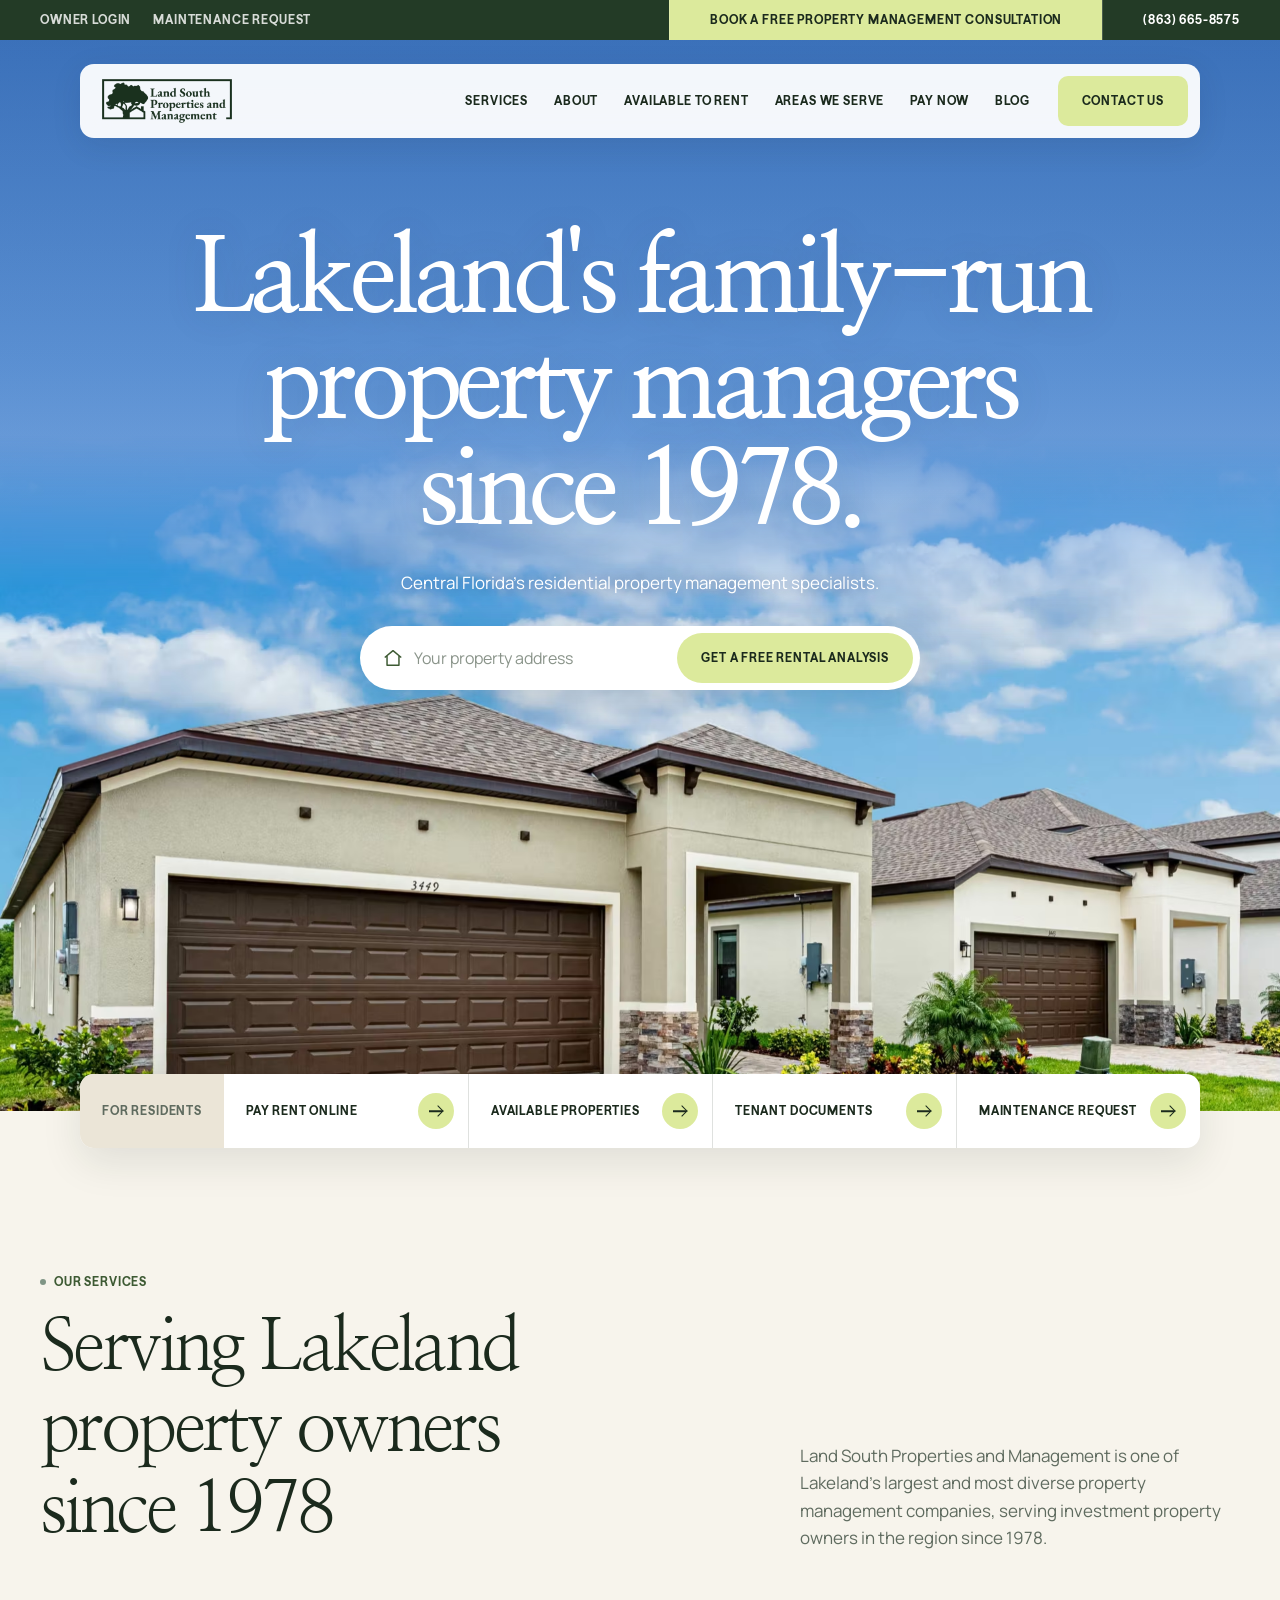
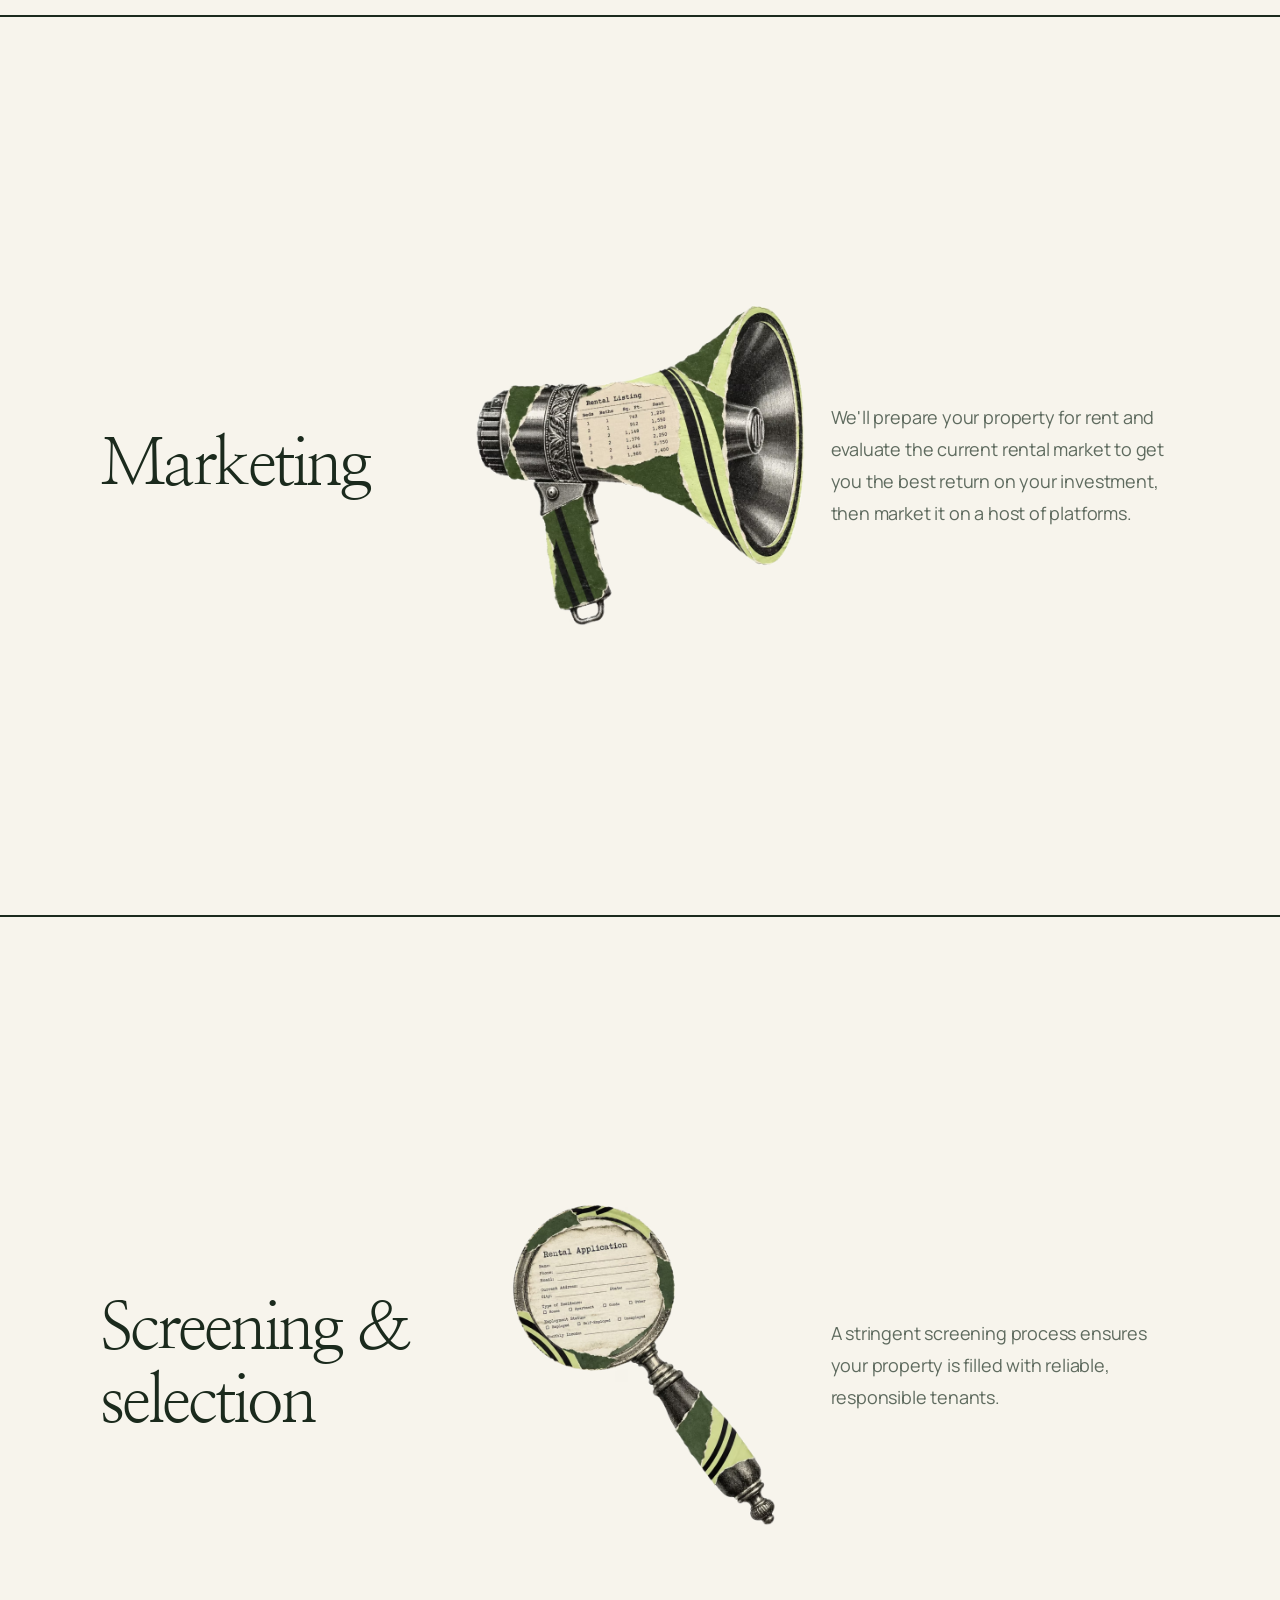
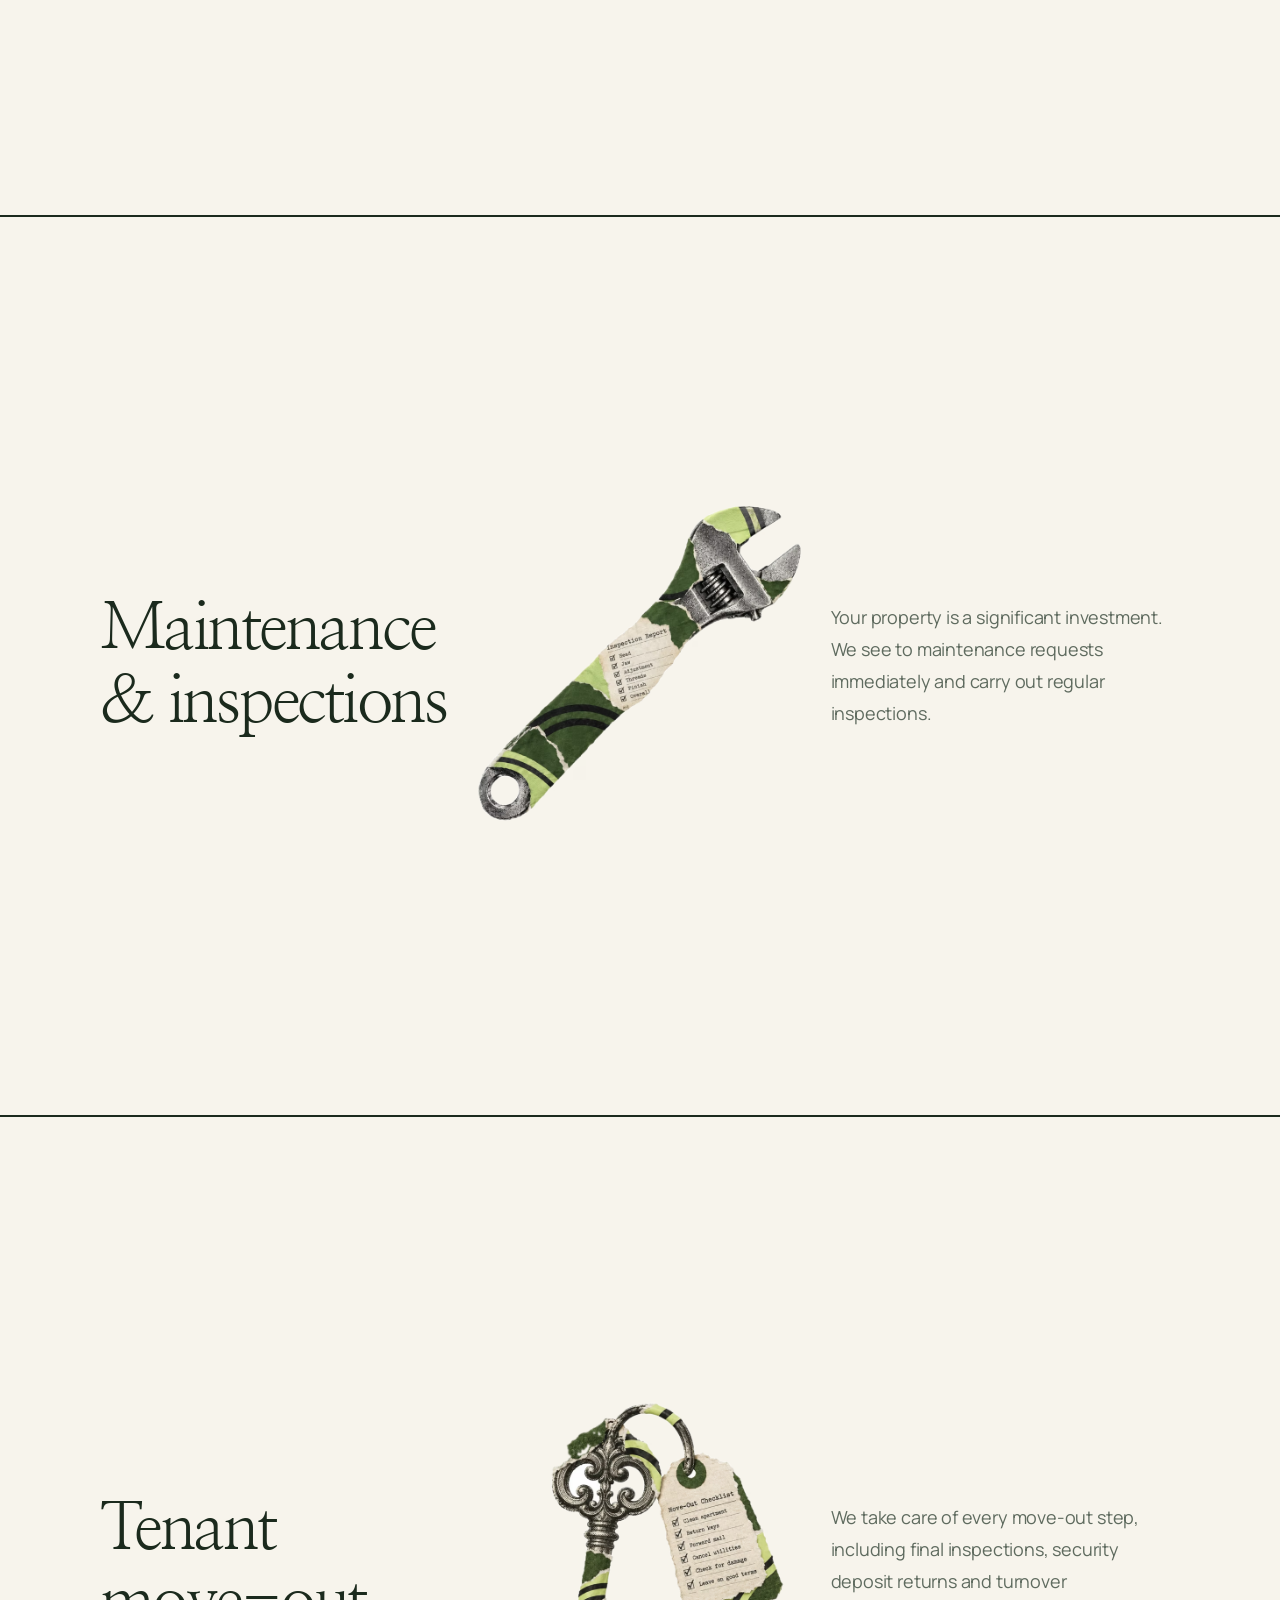
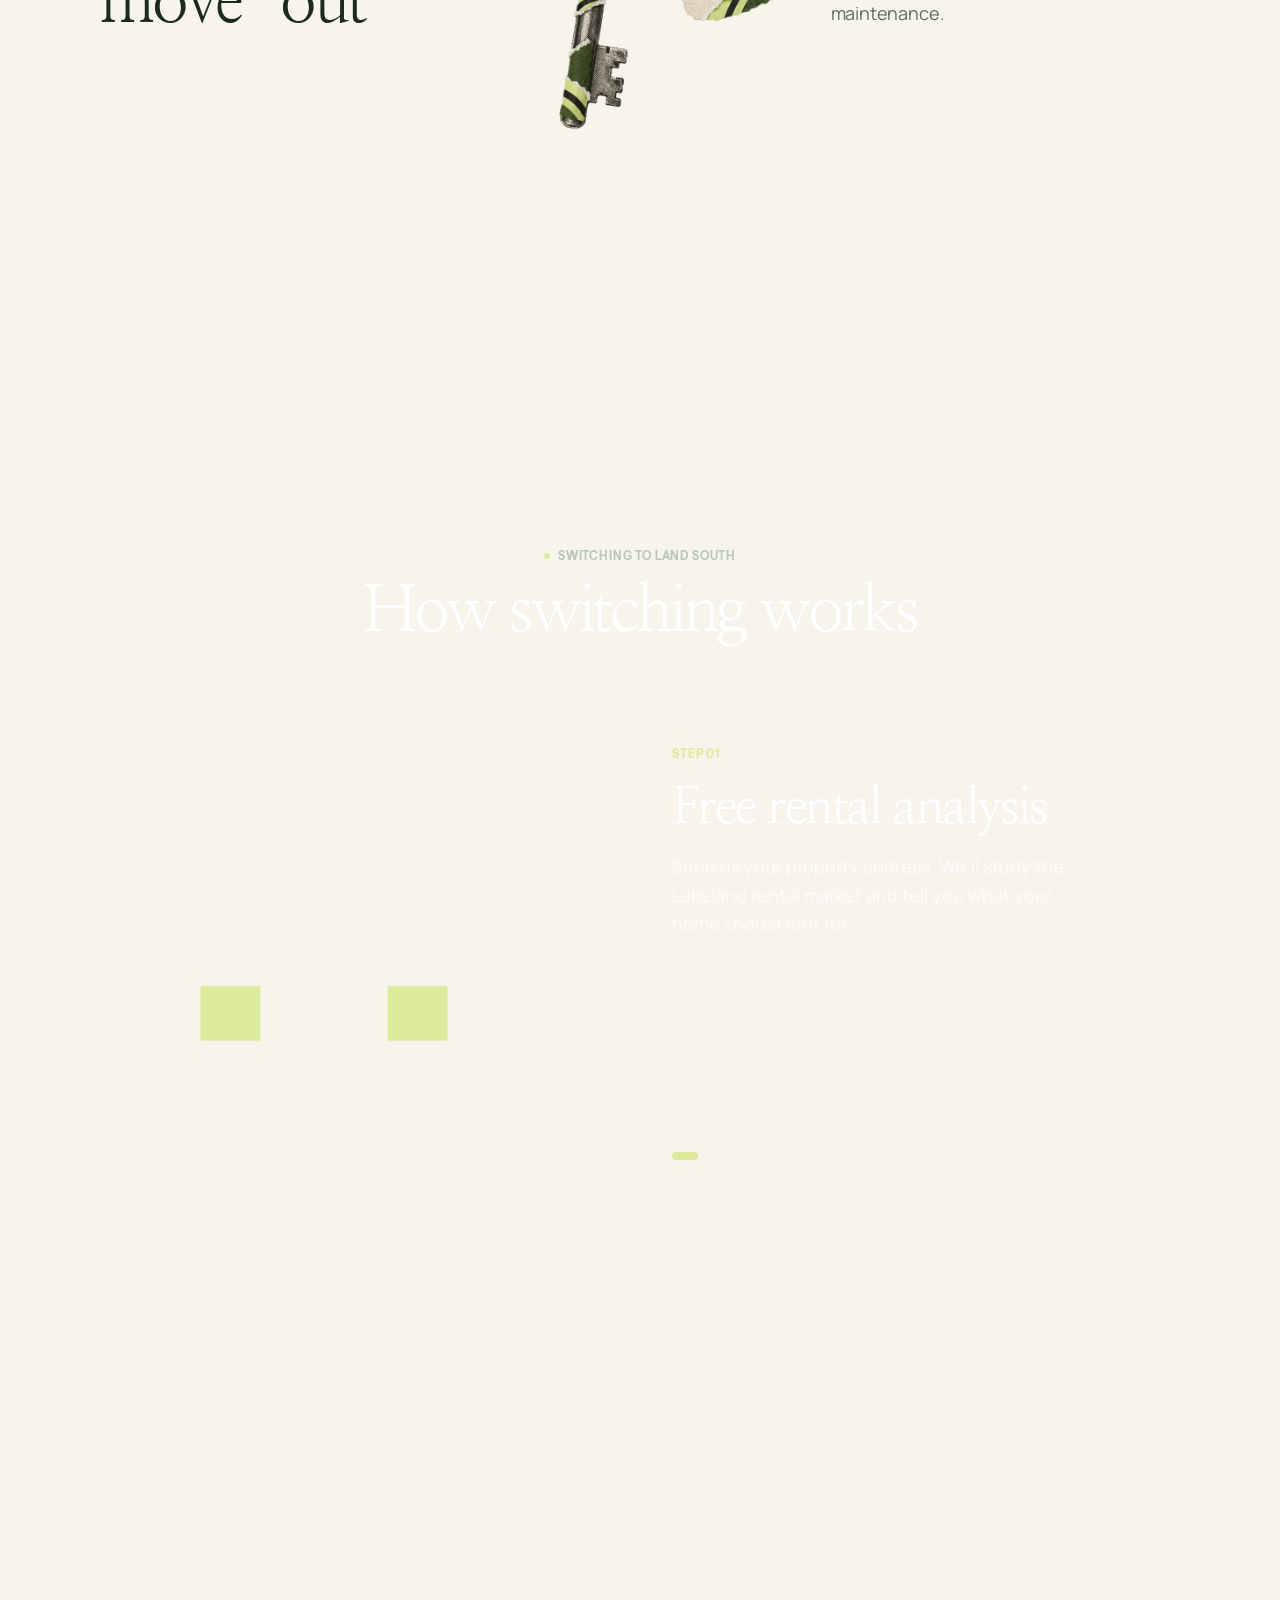
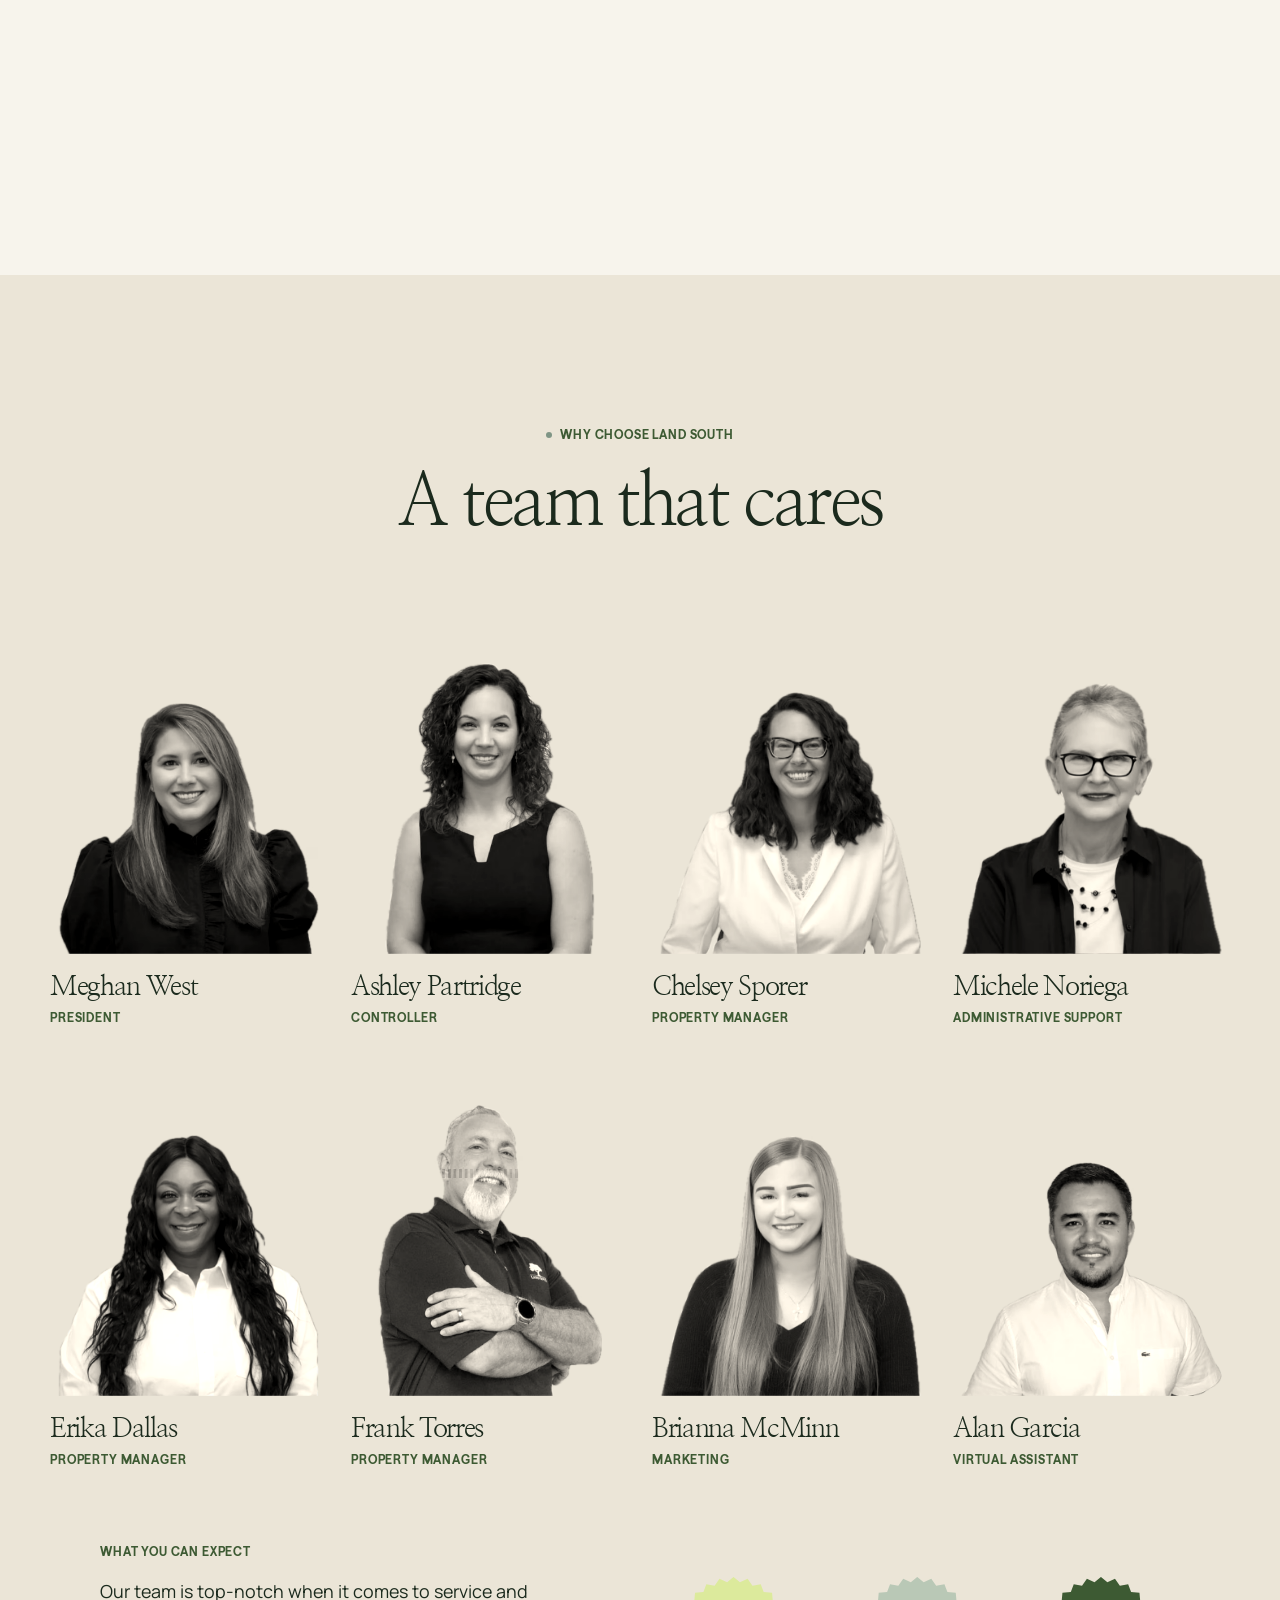
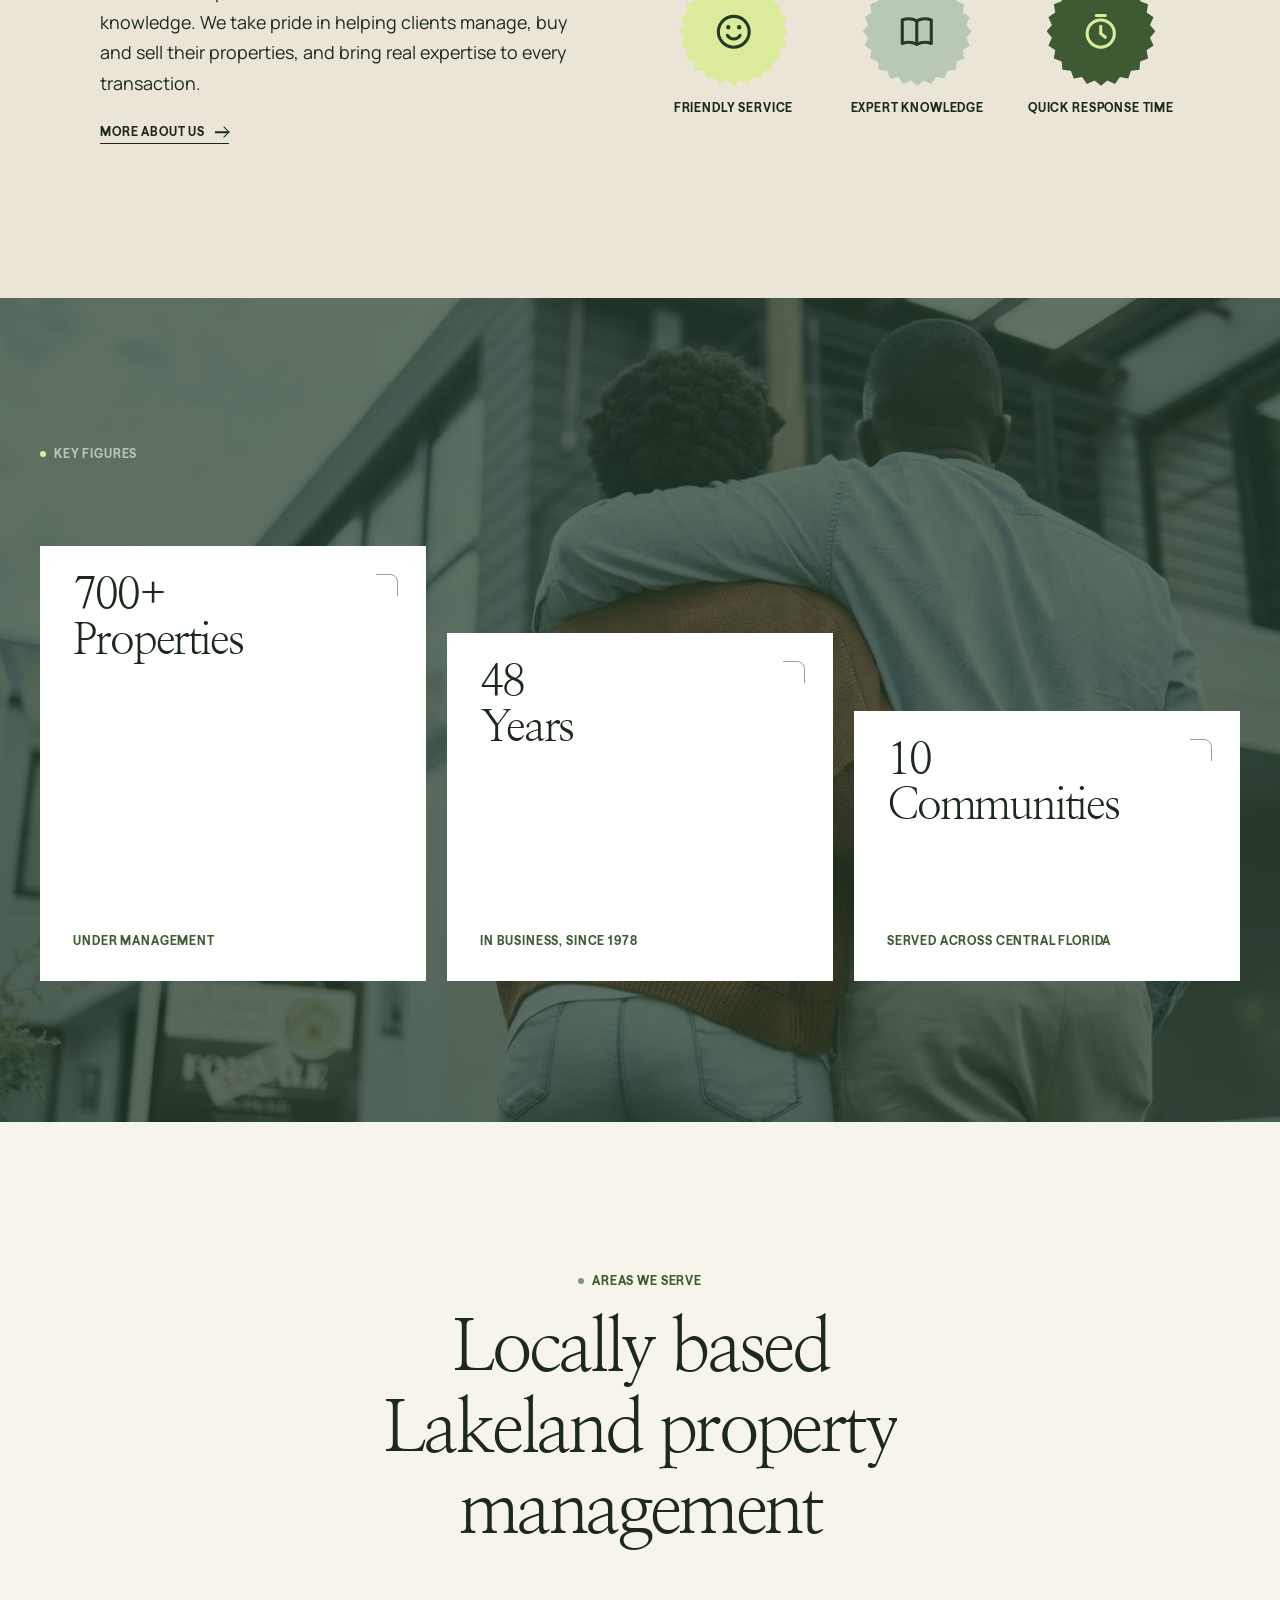
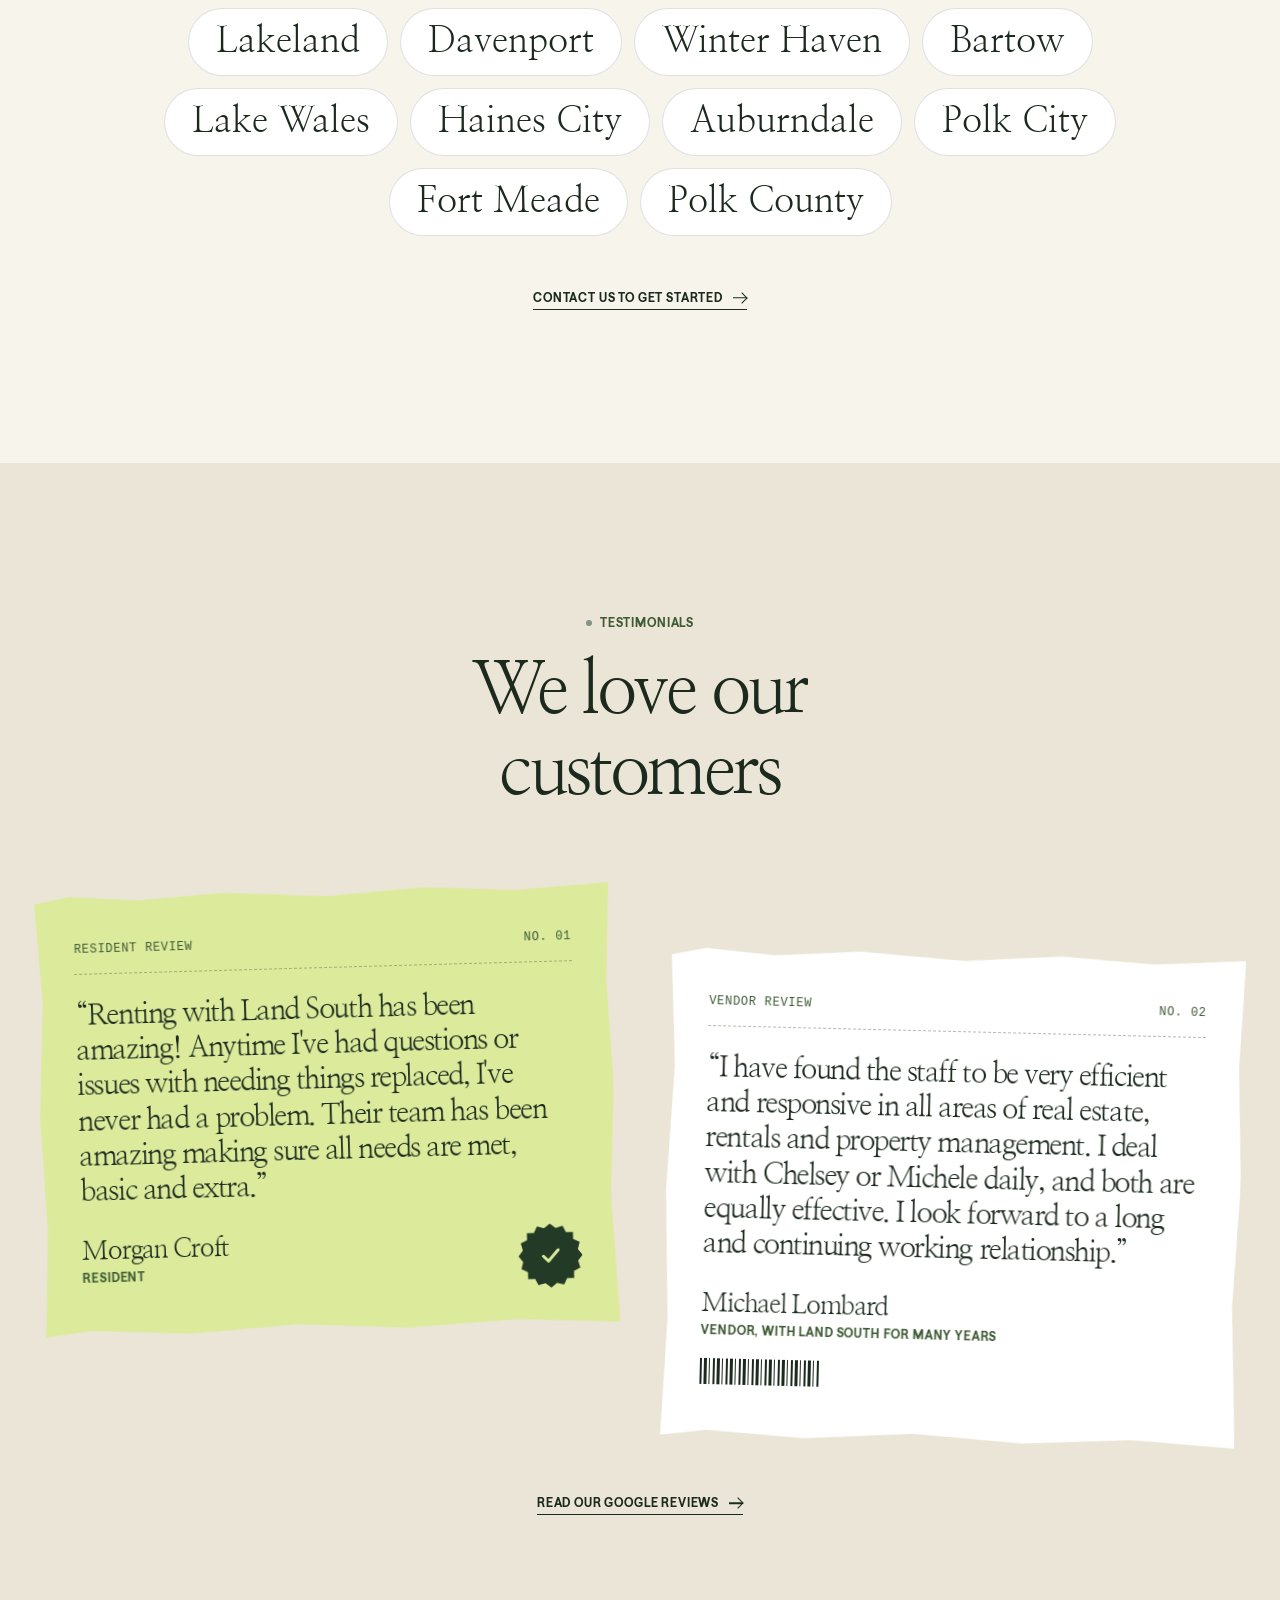
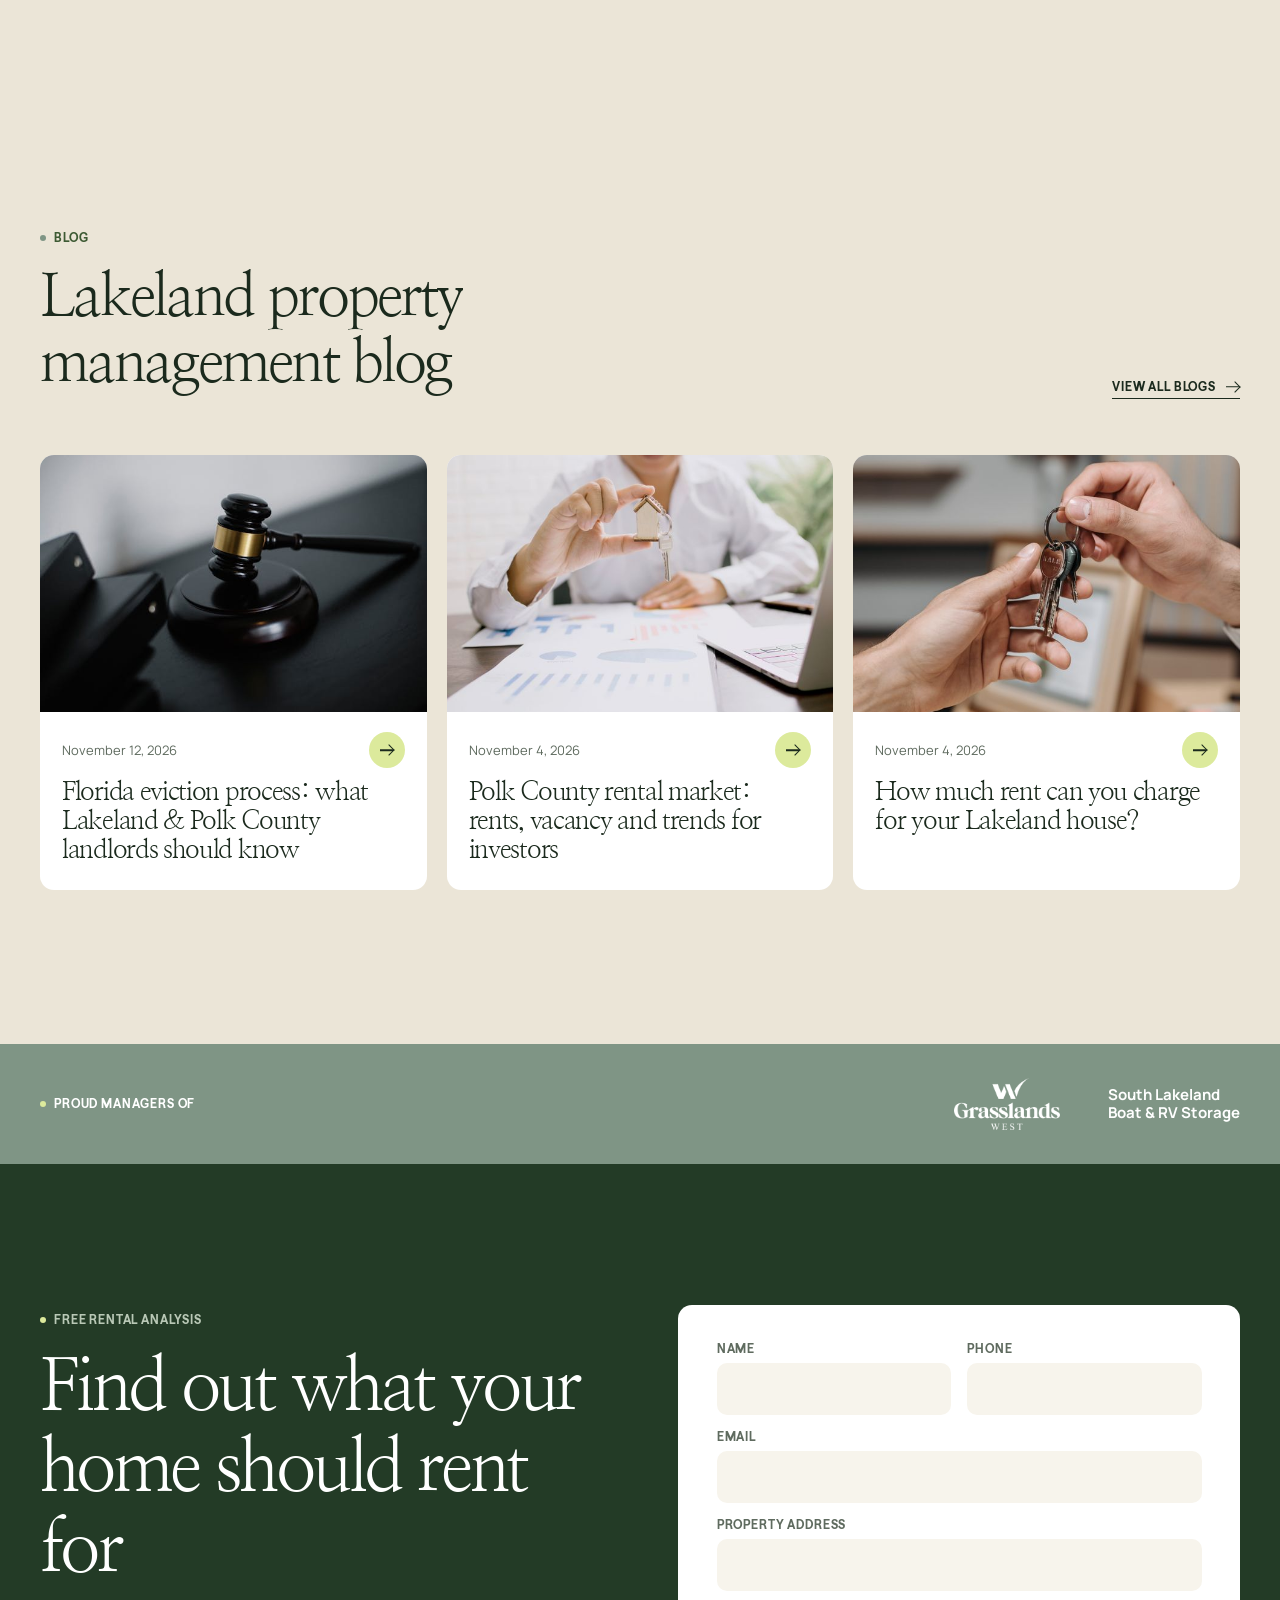
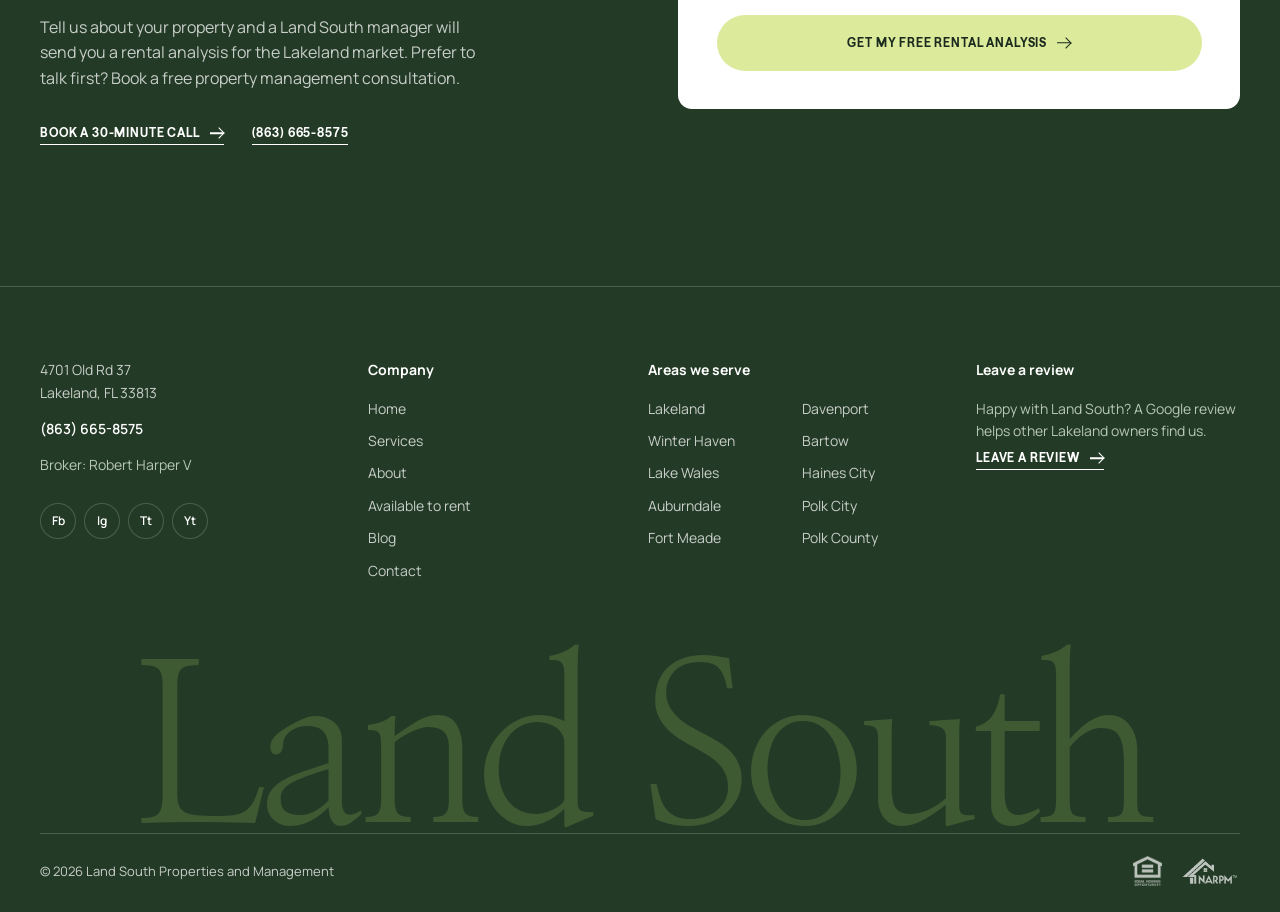
==== commit 0f32d6dc: "Re-make odd-sized AVIFs at even dimensions AVIFs with an odd width or height can paint blank in Chro" ====
--- a/index.html
+++ b/index.html
@@ -6,12 +6,12 @@
 <meta name="robots" content="noindex, nofollow">
 <title>Land South Properties and Management — Property Management Lakeland, FL</title>
 <meta name="description" content="Central Florida's residential property management specialists. Serving Lakeland investment property owners since 1978. 700+ properties under management.">
-<link rel="preload" as="image" href="img/house-hero.avif" type="image/avif" fetchpriority="high">
+<link rel="preload" as="image" href="img/house-hero.avif?v=202611201510" type="image/avif" fetchpriority="high">
 <link rel="preload" as="font" href="fonts/SeasonSans-Bold.woff2" type="font/woff2" crossorigin>
 <link rel="preconnect" href="https://fonts.googleapis.com">
 <link rel="preconnect" href="https://fonts.gstatic.com" crossorigin>
 <link href="https://fonts.googleapis.com/css2?family=Nanum+Myeongjo:wght@400;700&family=Manrope:wght@400;500;600;700&display=swap" rel="stylesheet">
-<link rel="stylesheet" href="styles.css?v=202611172102">
+<link rel="stylesheet" href="styles.css?v=202611201510">
 </head>
 <body>
 
@@ -27,7 +27,7 @@
 
 <!-- HERO -->
 <section class="hero">
-  <div class="hero__bg"><picture><source srcset="img/house-hero.avif" type="image/avif"><img src="img/house-hero.jpg" alt="" fetchpriority="high" decoding="async"></picture></div>
+  <div class="hero__bg"><picture><source srcset="img/house-hero.avif?v=202611201510" type="image/avif"><img src="img/house-hero.jpg" alt="" fetchpriority="high" decoding="async"></picture></div>
 
   <header class="pill" id="nav">
     <a href="#" class="pill__logo" aria-label="Land South Properties and Management">
@@ -90,22 +90,22 @@
   <ol class="stack">
     <li class="panel">
       <h3 class="panel__h">Marketing</h3>
-      <picture><source srcset="img/svc-marketing.avif" type="image/avif"><img class="panel__img" src="img/svc-marketing.png" alt="A vintage megaphone collage" width="760" height="760" loading="lazy"></picture>
+      <picture><source srcset="img/svc-marketing.avif?v=202611201510" type="image/avif"><img class="panel__img" src="img/svc-marketing.png" alt="A vintage megaphone collage" width="760" height="760" loading="lazy"></picture>
       <p class="panel__p">We'll prepare your property for rent and evaluate the current rental market to get you the best return on your investment, then market it on a host of platforms.</p>
     </li>
     <li class="panel">
       <h3 class="panel__h">Screening &amp; selection</h3>
-      <picture><source srcset="img/svc-screening.avif" type="image/avif"><img class="panel__img" src="img/svc-screening.png" alt="A magnifying glass over a rental application" width="760" height="760" loading="lazy"></picture>
+      <picture><source srcset="img/svc-screening.avif?v=202611201510" type="image/avif"><img class="panel__img" src="img/svc-screening.png" alt="A magnifying glass over a rental application" width="760" height="760" loading="lazy"></picture>
       <p class="panel__p">A stringent screening process ensures your property is filled with reliable, responsible tenants.</p>
     </li>
     <li class="panel">
       <h3 class="panel__h">Maintenance &amp; inspections</h3>
-      <picture><source srcset="img/svc-maintenance.avif" type="image/avif"><img class="panel__img" src="img/svc-maintenance.png" alt="A wrench wrapped in an inspection report" width="760" height="760" loading="lazy"></picture>
+      <picture><source srcset="img/svc-maintenance.avif?v=202611201510" type="image/avif"><img class="panel__img" src="img/svc-maintenance.png" alt="A wrench wrapped in an inspection report" width="760" height="760" loading="lazy"></picture>
       <p class="panel__p">Your property is a significant investment. We see to maintenance requests immediately and carry out regular inspections.</p>
     </li>
     <li class="panel">
       <h3 class="panel__h">Tenant move-out</h3>
-      <picture><source srcset="img/svc-moveout.avif" type="image/avif"><img class="panel__img" src="img/svc-moveout.png" alt="A house key with a move-out checklist tag" width="760" height="760" loading="lazy"></picture>
+      <picture><source srcset="img/svc-moveout.avif?v=202611201510" type="image/avif"><img class="panel__img" src="img/svc-moveout.png" alt="A house key with a move-out checklist tag" width="760" height="760" loading="lazy"></picture>
       <p class="panel__p">We take care of every move-out step, including final inspections, security deposit returns and turnover maintenance.</p>
     </li>
   </ol>
@@ -155,42 +155,42 @@
     <!-- The team from the About page: cut-out portraits, monochrome until hovered (or scrolled to centre on touch) -->
     <ul class="team">
       <li class="mate mate--v1" data-in tabindex="0">
-        <div class="mate__art"><svg class="acc acc--blob" viewBox="0 0 200 200" aria-hidden="true"><path d="M44 18c30-16 78-20 108 2s44 58 40 92-26 66-60 78-86 8-110-20S-4 98 6 66 14 34 44 18z"/></svg><span class="acc acc--badge" aria-hidden="true"><svg viewBox="0 0 40 40"><circle cx="20" cy="20" r="11" fill="none" stroke="currentColor" stroke-width="3.2"/><path d="M14.5 20.5l4 4 9-10" fill="none" stroke="currentColor" stroke-width="3.6" stroke-linecap="round" stroke-linejoin="round"/></svg></span><picture><source srcset="img/team/meghan.avif" type="image/avif"><img src="img/team/meghan.png" alt="Meghan West" loading="lazy"></picture></div>
+        <div class="mate__art"><svg class="acc acc--blob" viewBox="0 0 200 200" aria-hidden="true"><path d="M44 18c30-16 78-20 108 2s44 58 40 92-26 66-60 78-86 8-110-20S-4 98 6 66 14 34 44 18z"/></svg><span class="acc acc--badge" aria-hidden="true"><svg viewBox="0 0 40 40"><circle cx="20" cy="20" r="11" fill="none" stroke="currentColor" stroke-width="3.2"/><path d="M14.5 20.5l4 4 9-10" fill="none" stroke="currentColor" stroke-width="3.6" stroke-linecap="round" stroke-linejoin="round"/></svg></span><picture><source srcset="img/team/meghan.avif?v=202611201510" type="image/avif"><img src="img/team/meghan.png" alt="Meghan West" loading="lazy"></picture></div>
         <h3 class="mate__name">Meghan West</h3>
         <p class="mate__role">President</p>
       </li>
       <li class="mate mate--v2" data-in tabindex="0">
-        <div class="mate__art"><span class="acc acc--note" aria-hidden="true">OWNER STMT<br>NOV&nbsp;&nbsp;&nbsp;&nbsp;PAID<br>OCT&nbsp;&nbsp;&nbsp;&nbsp;PAID<br>SEP&nbsp;&nbsp;&nbsp;&nbsp;PAID</span><span class="acc acc--code" aria-hidden="true"></span><picture><source srcset="img/team/ashley.avif" type="image/avif"><img src="img/team/ashley.png" alt="Ashley Partridge" loading="lazy"></picture></div>
+        <div class="mate__art"><span class="acc acc--note" aria-hidden="true">OWNER STMT<br>NOV&nbsp;&nbsp;&nbsp;&nbsp;PAID<br>OCT&nbsp;&nbsp;&nbsp;&nbsp;PAID<br>SEP&nbsp;&nbsp;&nbsp;&nbsp;PAID</span><span class="acc acc--code" aria-hidden="true"></span><picture><source srcset="img/team/ashley.avif?v=202611201510" type="image/avif"><img src="img/team/ashley.png" alt="Ashley Partridge" loading="lazy"></picture></div>
         <h3 class="mate__name">Ashley Partridge</h3>
         <p class="mate__role">Controller</p>
       </li>
       <li class="mate mate--v3" data-in tabindex="0">
-        <div class="mate__art"><svg class="acc acc--blob" viewBox="0 0 200 200" aria-hidden="true"><path d="M44 18c30-16 78-20 108 2s44 58 40 92-26 66-60 78-86 8-110-20S-4 98 6 66 14 34 44 18z"/></svg><span class="acc acc--home" aria-hidden="true"><svg viewBox="0 0 24 24"><path d="M4 11.2 12 4.5l8 6.7M6.5 9.4V19.5h4v-5h3v5h4V9.4" fill="none" stroke="currentColor" stroke-width="1.8" stroke-linejoin="round" stroke-linecap="round"/></svg></span><picture><source srcset="img/team/chelsey.avif" type="image/avif"><img src="img/team/chelsey.png" alt="Chelsey Sporer" loading="lazy"></picture></div>
+        <div class="mate__art"><svg class="acc acc--blob" viewBox="0 0 200 200" aria-hidden="true"><path d="M44 18c30-16 78-20 108 2s44 58 40 92-26 66-60 78-86 8-110-20S-4 98 6 66 14 34 44 18z"/></svg><span class="acc acc--home" aria-hidden="true"><svg viewBox="0 0 24 24"><path d="M4 11.2 12 4.5l8 6.7M6.5 9.4V19.5h4v-5h3v5h4V9.4" fill="none" stroke="currentColor" stroke-width="1.8" stroke-linejoin="round" stroke-linecap="round"/></svg></span><picture><source srcset="img/team/chelsey.avif?v=202611201510" type="image/avif"><img src="img/team/chelsey.png" alt="Chelsey Sporer" loading="lazy"></picture></div>
         <h3 class="mate__name">Chelsey Sporer</h3>
         <p class="mate__role">Property manager</p>
       </li>
       <li class="mate mate--v4" data-in tabindex="0">
-        <div class="mate__art"><span class="acc acc--note" aria-hidden="true">MOVE-IN<br>WALK-THRU&nbsp;OK<br>KEYS&nbsp;&nbsp;2 SETS<br>METER&nbsp;READ</span><span class="acc acc--badge" aria-hidden="true"><svg viewBox="0 0 40 40"><circle cx="20" cy="20" r="11" fill="none" stroke="currentColor" stroke-width="3.2"/><path d="M14.5 20.5l4 4 9-10" fill="none" stroke="currentColor" stroke-width="3.6" stroke-linecap="round" stroke-linejoin="round"/></svg></span><picture><source srcset="img/team/michele.avif" type="image/avif"><img src="img/team/michele.png" alt="Michele Noriega" loading="lazy"></picture></div>
+        <div class="mate__art"><span class="acc acc--note" aria-hidden="true">MOVE-IN<br>WALK-THRU&nbsp;OK<br>KEYS&nbsp;&nbsp;2 SETS<br>METER&nbsp;READ</span><span class="acc acc--badge" aria-hidden="true"><svg viewBox="0 0 40 40"><circle cx="20" cy="20" r="11" fill="none" stroke="currentColor" stroke-width="3.2"/><path d="M14.5 20.5l4 4 9-10" fill="none" stroke="currentColor" stroke-width="3.6" stroke-linecap="round" stroke-linejoin="round"/></svg></span><picture><source srcset="img/team/michele.avif?v=202611201510" type="image/avif"><img src="img/team/michele.png" alt="Michele Noriega" loading="lazy"></picture></div>
         <h3 class="mate__name">Michele Noriega</h3>
         <p class="mate__role">Administrative support</p>
       </li>
       <li class="mate mate--v1" data-in tabindex="0">
-        <div class="mate__art"><svg class="acc acc--blob" viewBox="0 0 200 200" aria-hidden="true"><path d="M44 18c30-16 78-20 108 2s44 58 40 92-26 66-60 78-86 8-110-20S-4 98 6 66 14 34 44 18z"/></svg><span class="acc acc--badge" aria-hidden="true"><svg viewBox="0 0 40 40"><circle cx="20" cy="20" r="11" fill="none" stroke="currentColor" stroke-width="3.2"/><path d="M14.5 20.5l4 4 9-10" fill="none" stroke="currentColor" stroke-width="3.6" stroke-linecap="round" stroke-linejoin="round"/></svg></span><picture><source srcset="img/team/erika.avif" type="image/avif"><img src="img/team/erika.png" alt="Erika Dallas" loading="lazy"></picture></div>
+        <div class="mate__art"><svg class="acc acc--blob" viewBox="0 0 200 200" aria-hidden="true"><path d="M44 18c30-16 78-20 108 2s44 58 40 92-26 66-60 78-86 8-110-20S-4 98 6 66 14 34 44 18z"/></svg><span class="acc acc--badge" aria-hidden="true"><svg viewBox="0 0 40 40"><circle cx="20" cy="20" r="11" fill="none" stroke="currentColor" stroke-width="3.2"/><path d="M14.5 20.5l4 4 9-10" fill="none" stroke="currentColor" stroke-width="3.6" stroke-linecap="round" stroke-linejoin="round"/></svg></span><picture><source srcset="img/team/erika.avif?v=202611201510" type="image/avif"><img src="img/team/erika.png" alt="Erika Dallas" loading="lazy"></picture></div>
         <h3 class="mate__name">Erika Dallas</h3>
         <p class="mate__role">Property manager</p>
       </li>
       <li class="mate mate--v2" data-in tabindex="0">
-        <div class="mate__art"><span class="acc acc--note" aria-hidden="true">OWNER STMT<br>NOV&nbsp;&nbsp;&nbsp;&nbsp;PAID<br>OCT&nbsp;&nbsp;&nbsp;&nbsp;PAID<br>SEP&nbsp;&nbsp;&nbsp;&nbsp;PAID</span><span class="acc acc--code" aria-hidden="true"></span><picture><source srcset="img/team/frank.avif" type="image/avif"><img src="img/team/frank.png" alt="Frank Torres" loading="lazy"></picture></div>
+        <div class="mate__art"><span class="acc acc--note" aria-hidden="true">OWNER STMT<br>NOV&nbsp;&nbsp;&nbsp;&nbsp;PAID<br>OCT&nbsp;&nbsp;&nbsp;&nbsp;PAID<br>SEP&nbsp;&nbsp;&nbsp;&nbsp;PAID</span><span class="acc acc--code" aria-hidden="true"></span><picture><source srcset="img/team/frank.avif?v=202611201510" type="image/avif"><img src="img/team/frank.png" alt="Frank Torres" loading="lazy"></picture></div>
         <h3 class="mate__name">Frank Torres</h3>
         <p class="mate__role">Property manager</p>
       </li>
       <li class="mate mate--v3" data-in tabindex="0">
-        <div class="mate__art"><svg class="acc acc--blob" viewBox="0 0 200 200" aria-hidden="true"><path d="M44 18c30-16 78-20 108 2s44 58 40 92-26 66-60 78-86 8-110-20S-4 98 6 66 14 34 44 18z"/></svg><span class="acc acc--home" aria-hidden="true"><svg viewBox="0 0 24 24"><path d="M4 11.2 12 4.5l8 6.7M6.5 9.4V19.5h4v-5h3v5h4V9.4" fill="none" stroke="currentColor" stroke-width="1.8" stroke-linejoin="round" stroke-linecap="round"/></svg></span><picture><source srcset="img/team/bri.avif" type="image/avif"><img src="img/team/bri.png" alt="Brianna McMinn" loading="lazy"></picture></div>
+        <div class="mate__art"><svg class="acc acc--blob" viewBox="0 0 200 200" aria-hidden="true"><path d="M44 18c30-16 78-20 108 2s44 58 40 92-26 66-60 78-86 8-110-20S-4 98 6 66 14 34 44 18z"/></svg><span class="acc acc--home" aria-hidden="true"><svg viewBox="0 0 24 24"><path d="M4 11.2 12 4.5l8 6.7M6.5 9.4V19.5h4v-5h3v5h4V9.4" fill="none" stroke="currentColor" stroke-width="1.8" stroke-linejoin="round" stroke-linecap="round"/></svg></span><picture><source srcset="img/team/bri.avif?v=202611201510" type="image/avif"><img src="img/team/bri.png" alt="Brianna McMinn" loading="lazy"></picture></div>
         <h3 class="mate__name">Brianna McMinn</h3>
         <p class="mate__role">Marketing</p>
       </li>
       <li class="mate mate--v4" data-in tabindex="0">
-        <div class="mate__art"><span class="acc acc--note" aria-hidden="true">MOVE-IN<br>WALK-THRU&nbsp;OK<br>KEYS&nbsp;&nbsp;2 SETS<br>METER&nbsp;READ</span><span class="acc acc--badge" aria-hidden="true"><svg viewBox="0 0 40 40"><circle cx="20" cy="20" r="11" fill="none" stroke="currentColor" stroke-width="3.2"/><path d="M14.5 20.5l4 4 9-10" fill="none" stroke="currentColor" stroke-width="3.6" stroke-linecap="round" stroke-linejoin="round"/></svg></span><picture><source srcset="img/team/alan.avif" type="image/avif"><img src="img/team/alan.png" alt="Alan Garcia" loading="lazy"></picture></div>
+        <div class="mate__art"><span class="acc acc--note" aria-hidden="true">MOVE-IN<br>WALK-THRU&nbsp;OK<br>KEYS&nbsp;&nbsp;2 SETS<br>METER&nbsp;READ</span><span class="acc acc--badge" aria-hidden="true"><svg viewBox="0 0 40 40"><circle cx="20" cy="20" r="11" fill="none" stroke="currentColor" stroke-width="3.2"/><path d="M14.5 20.5l4 4 9-10" fill="none" stroke="currentColor" stroke-width="3.6" stroke-linecap="round" stroke-linejoin="round"/></svg></span><picture><source srcset="img/team/alan.avif?v=202611201510" type="image/avif"><img src="img/team/alan.png" alt="Alan Garcia" loading="lazy"></picture></div>
         <h3 class="mate__name">Alan Garcia</h3>
         <p class="mate__role">Virtual assistant</p>
       </li>
@@ -206,7 +206,7 @@
 
 <!-- KEY FIGURES (live site's stats band) -->
 <section class="figures">
-  <div class="figures__bg"><picture><source srcset="img/house-figures.avif" type="image/avif"><img loading="lazy" src="img/HOUSE-2.jpeg" alt=""></picture></div>
+  <div class="figures__bg"><picture><source srcset="img/house-figures.avif?v=202611201510" type="image/avif"><img loading="lazy" src="img/HOUSE-2.jpeg" alt=""></picture></div>
   <div class="wrap">
     <p class="tag tag--light">Key figures</p>
     <!-- stepped stat cards, after the VanTrust concept; the bars fill as the section scrolls in -->
@@ -398,6 +398,6 @@
   </div>
 </footer>
 
-<script src="app.js?v=202611172102"></script>
+<script src="app.js?v=202611201510"></script>
 </body>
 </html>
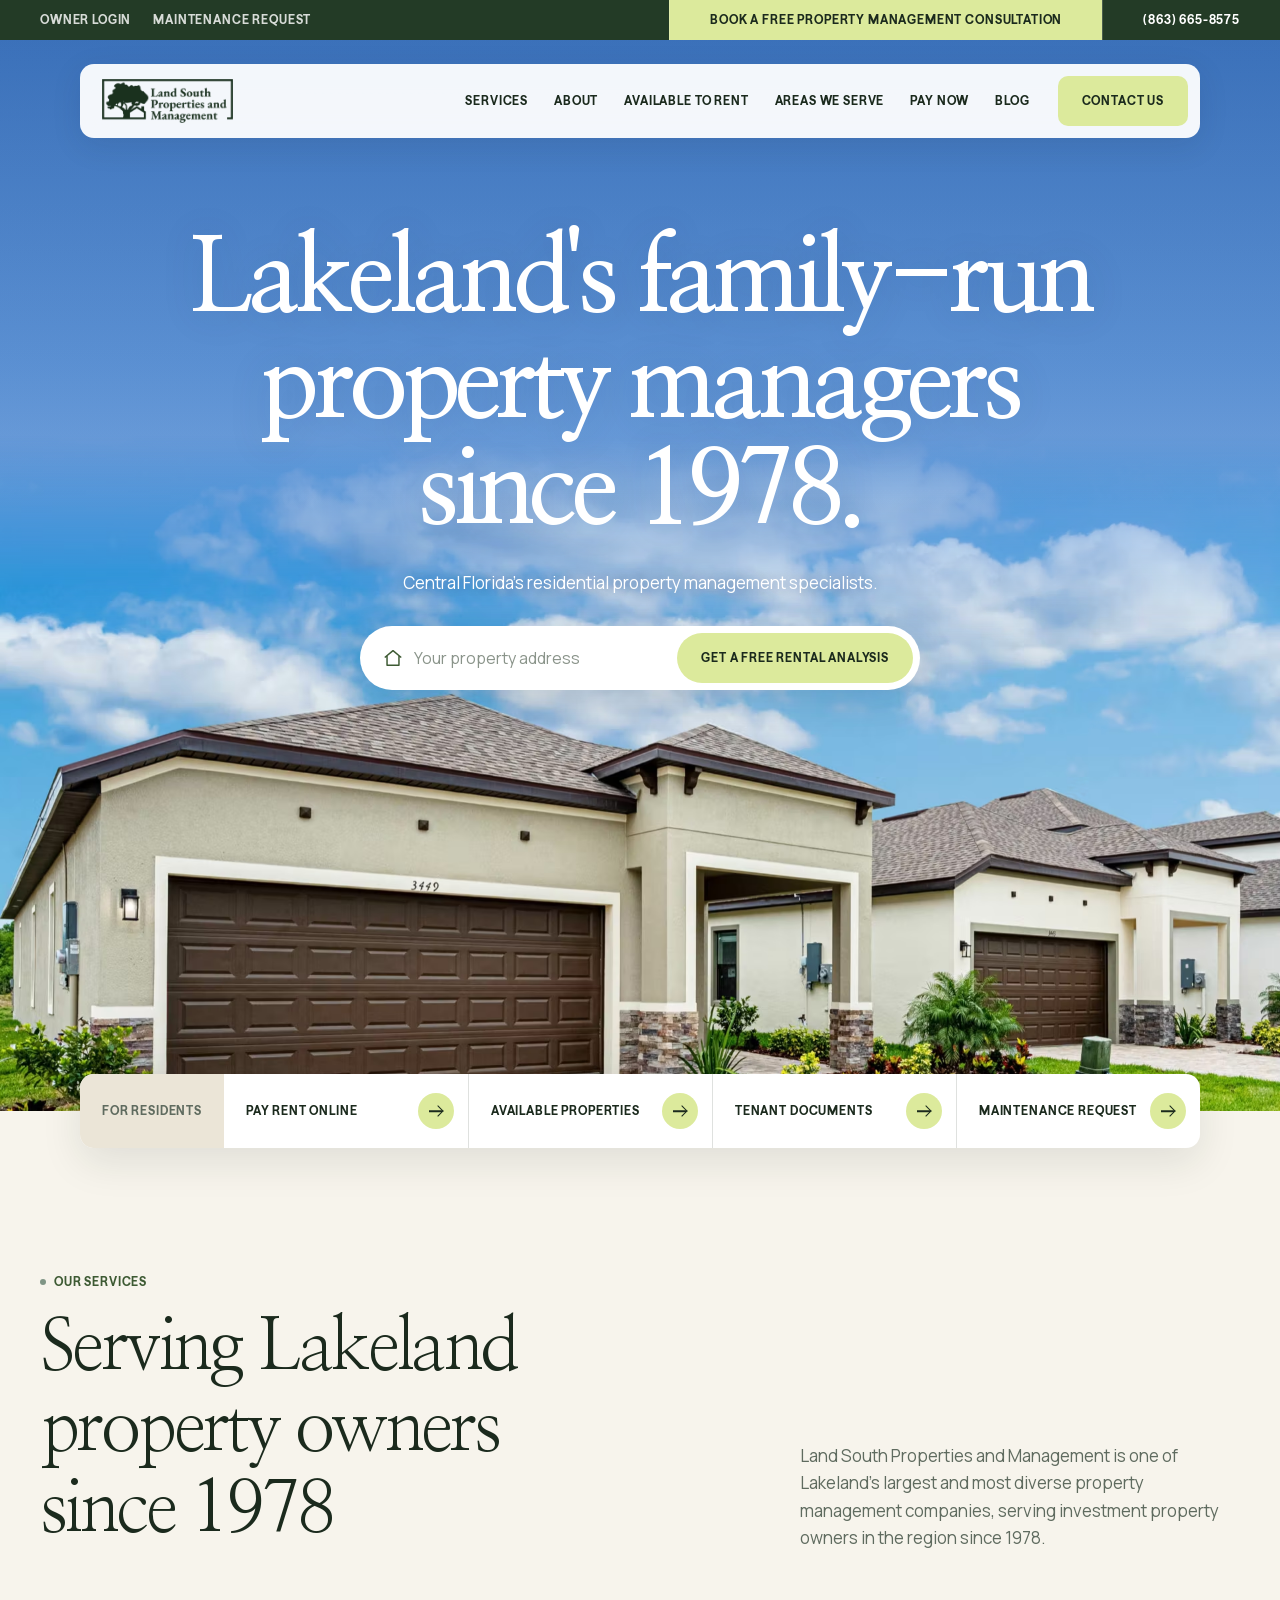
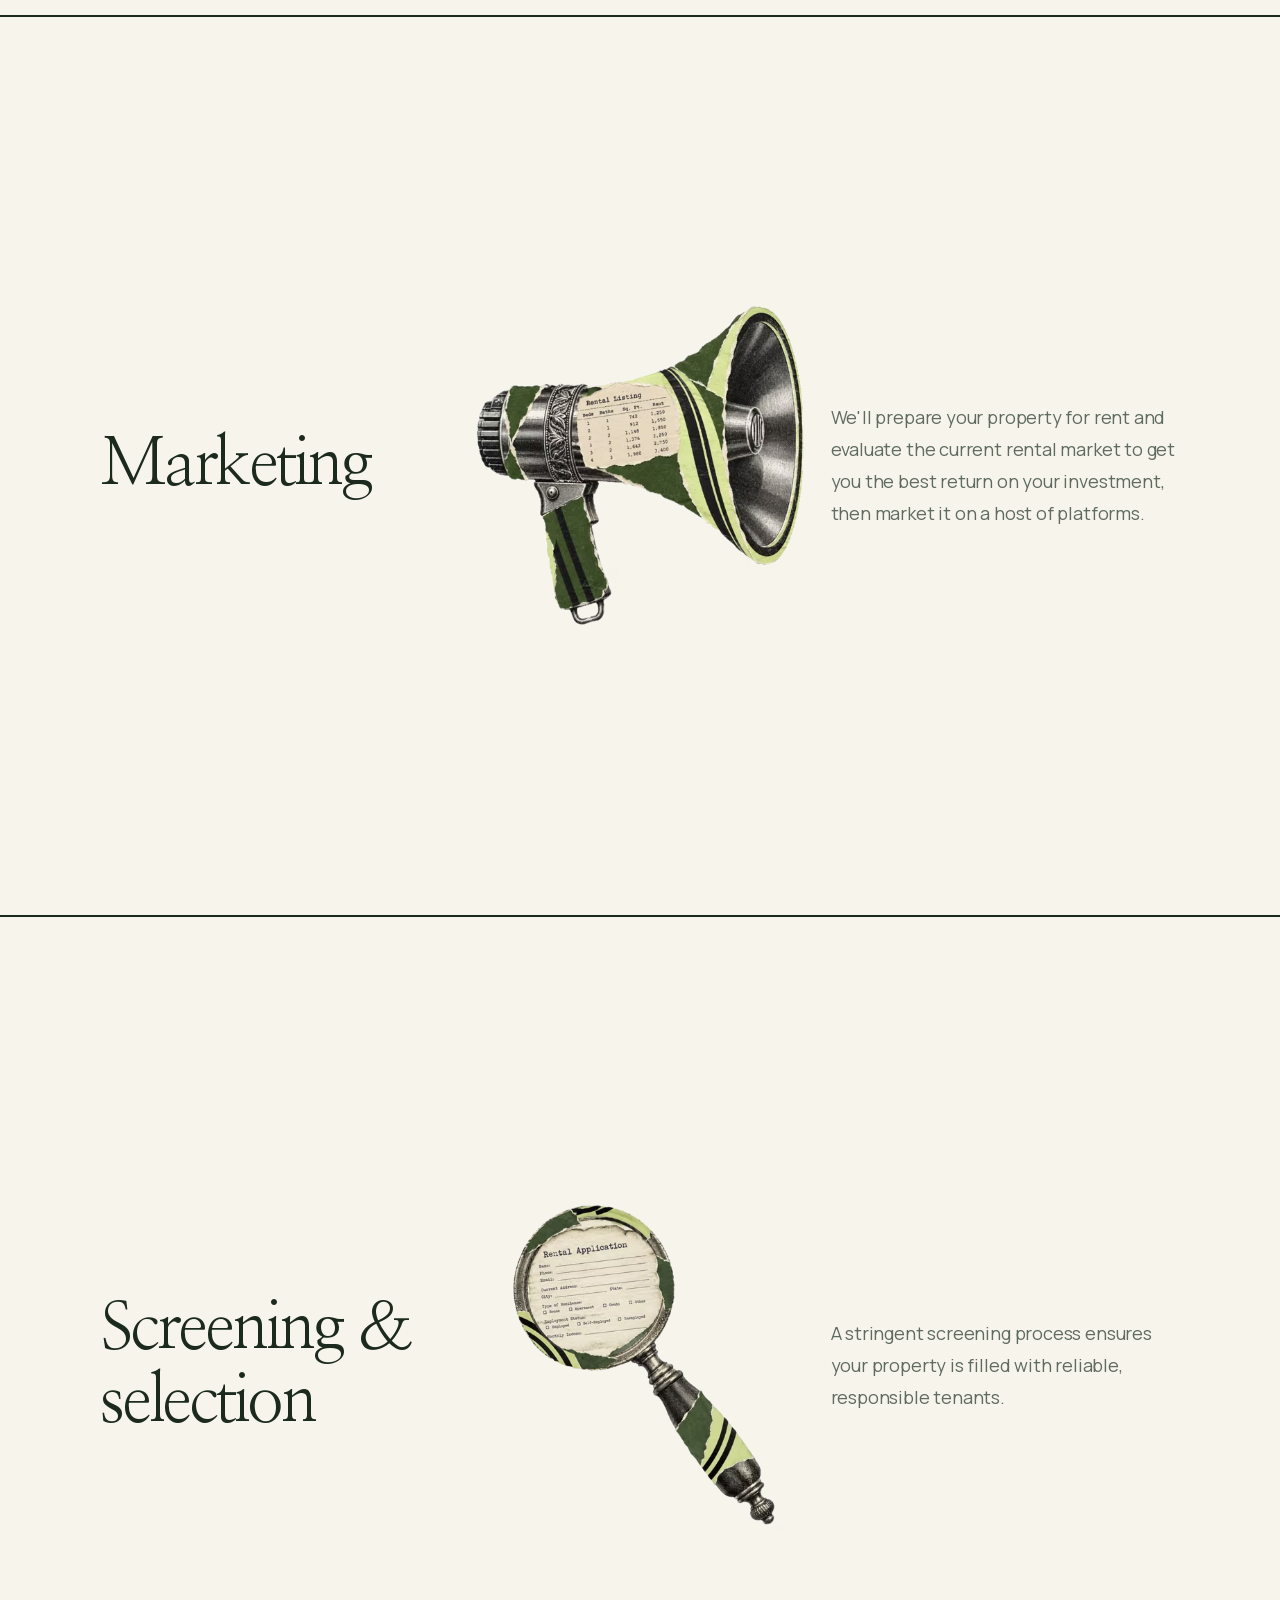
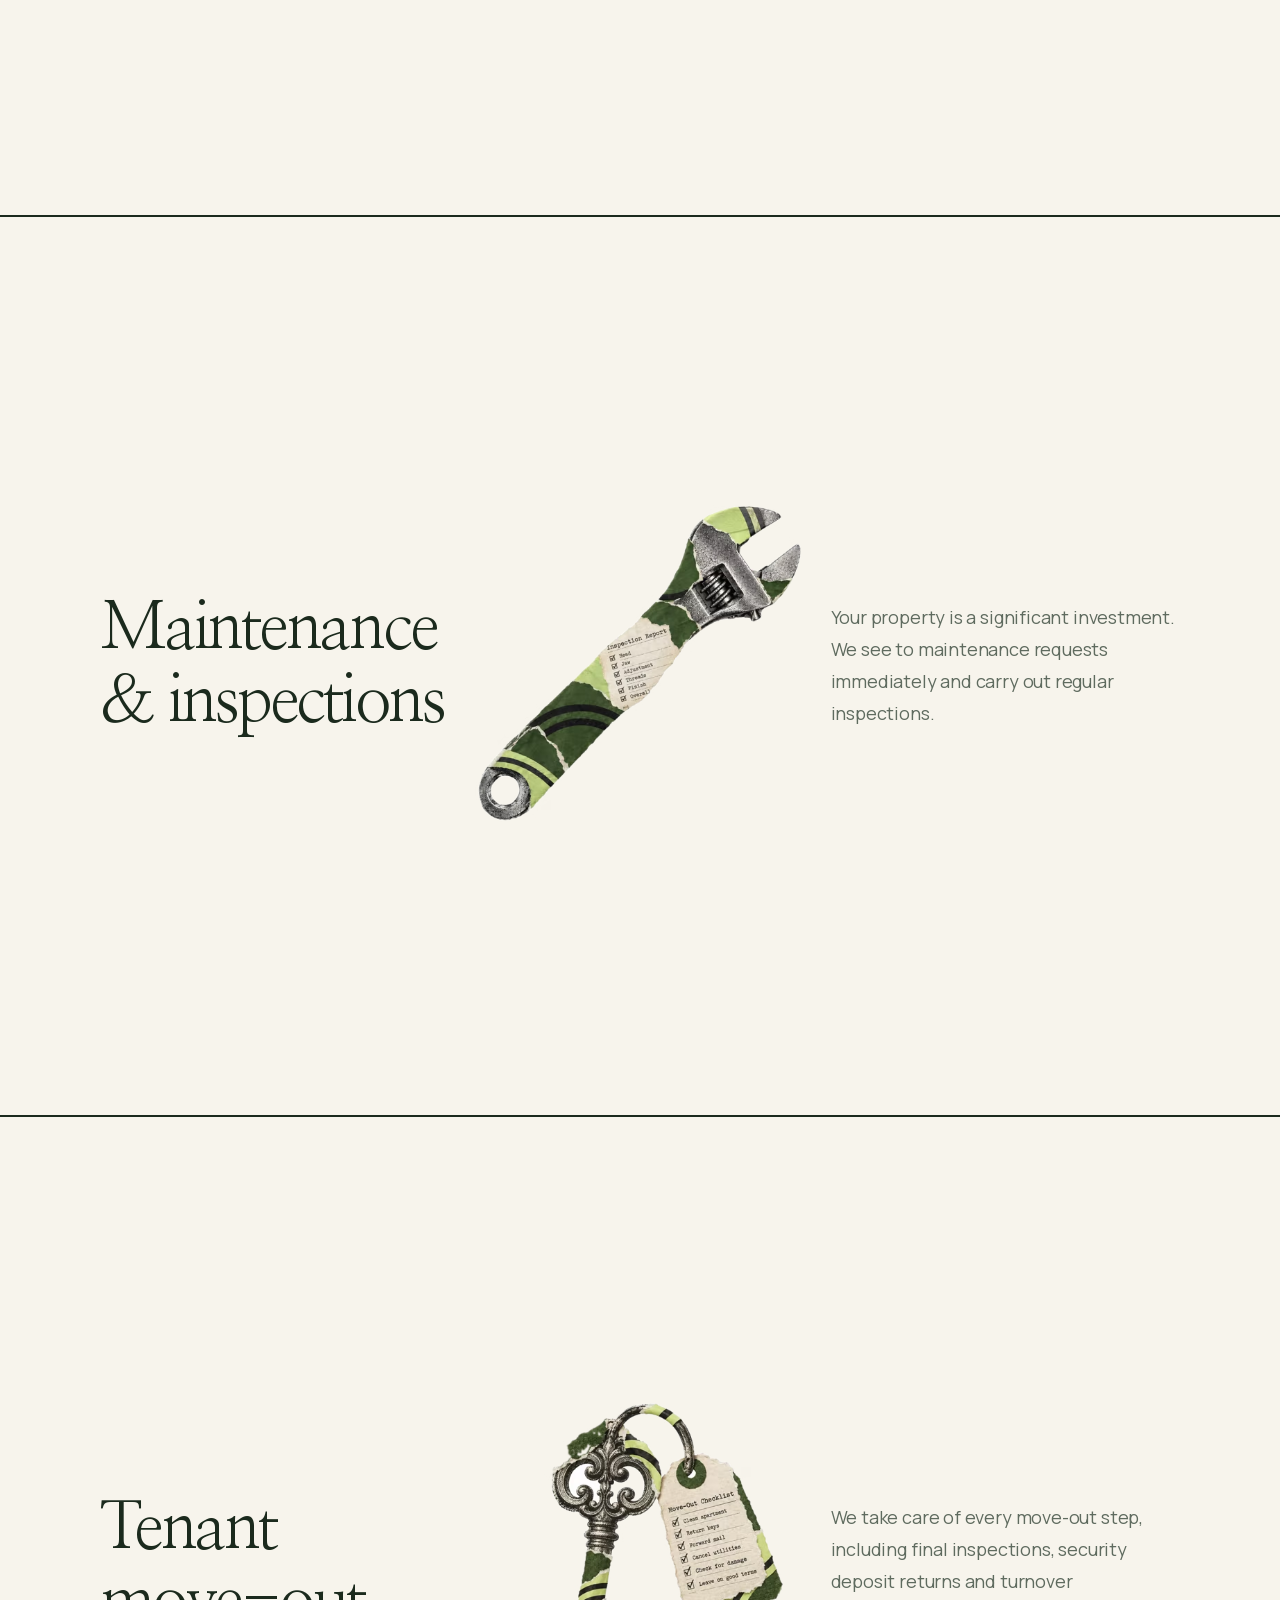
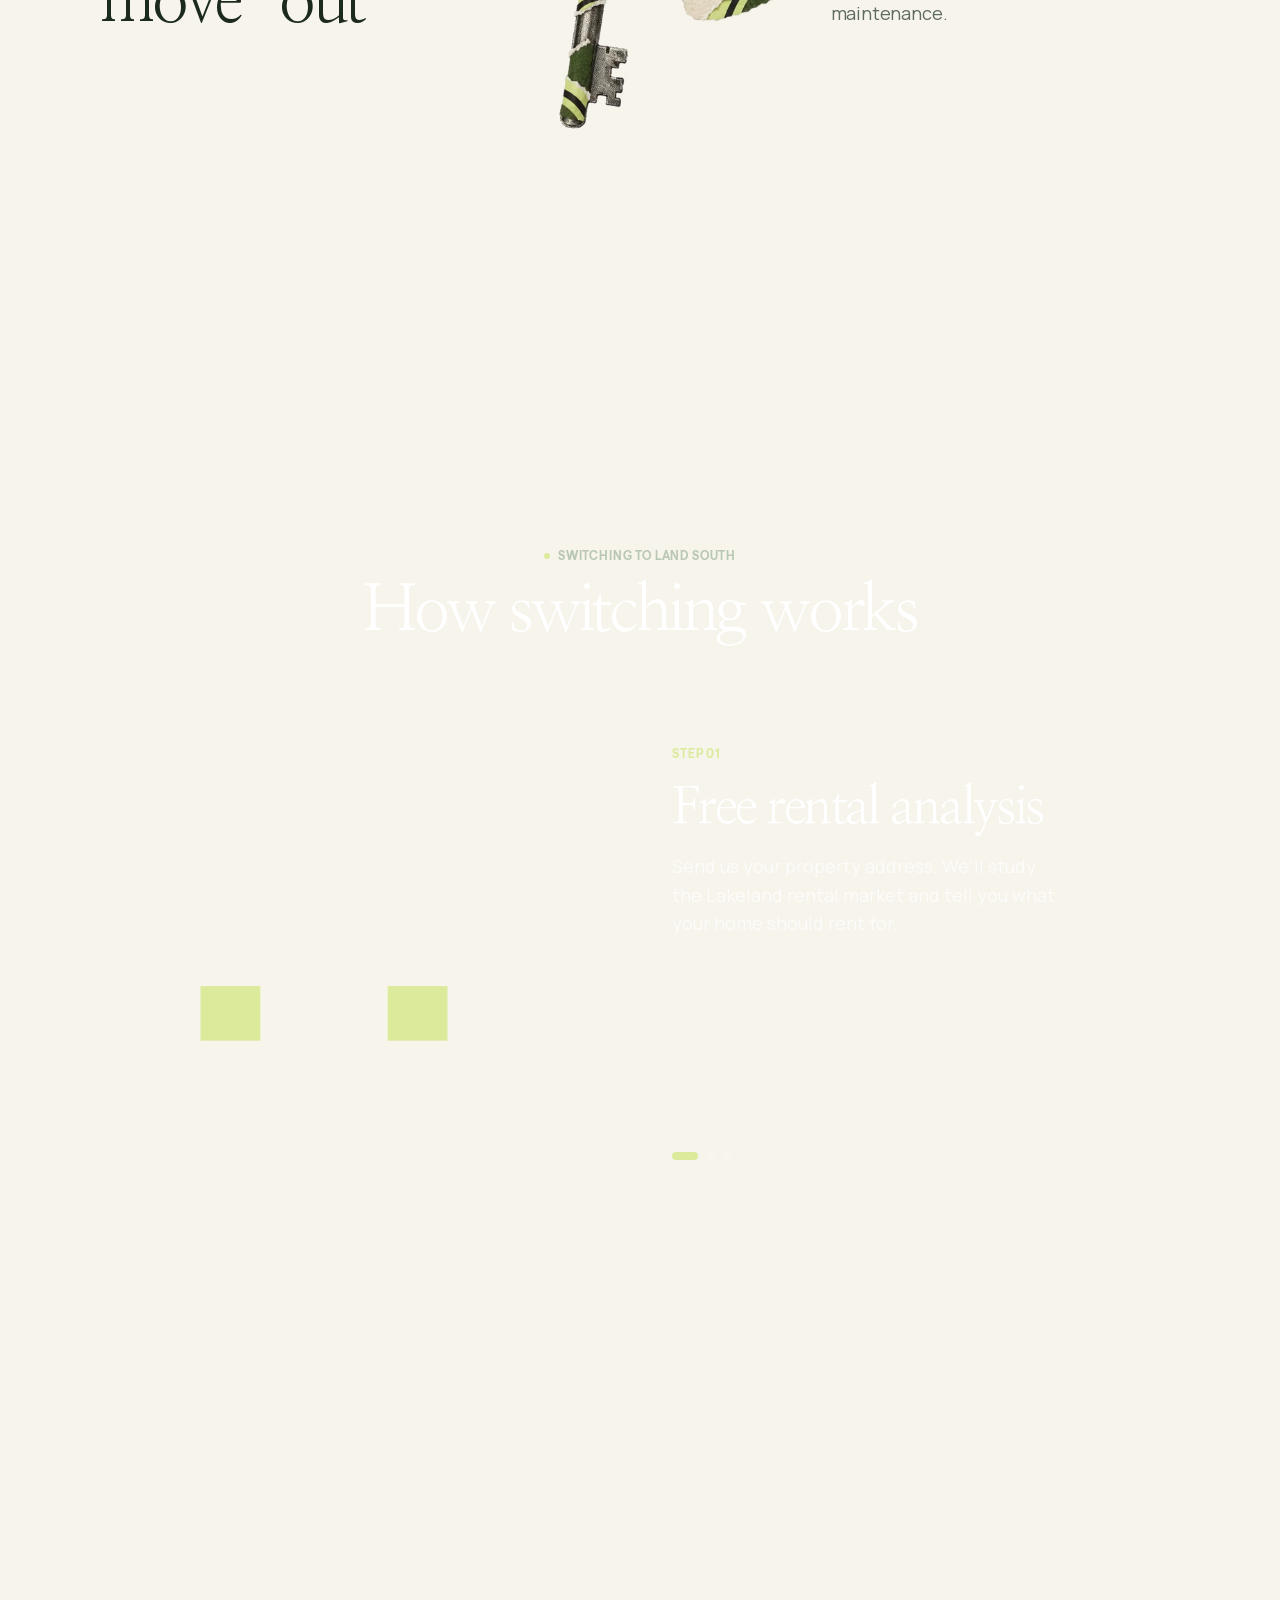
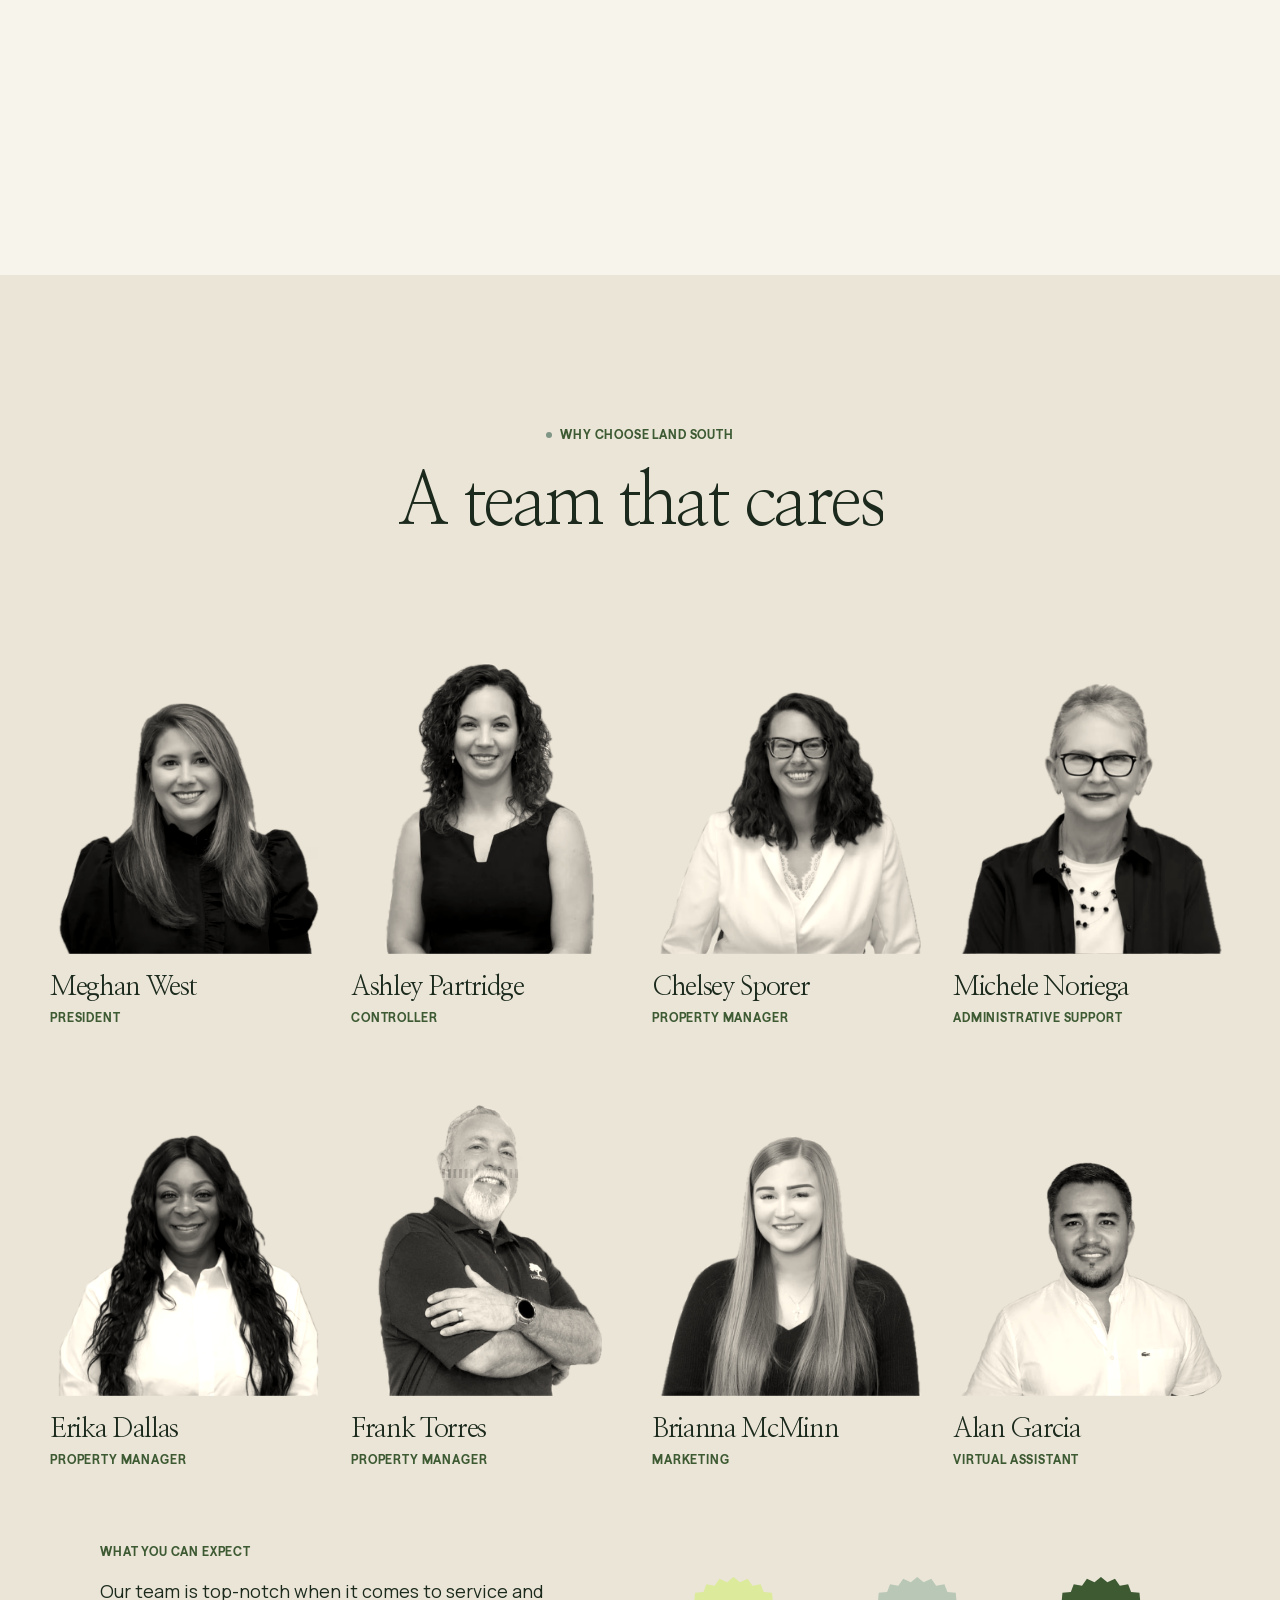
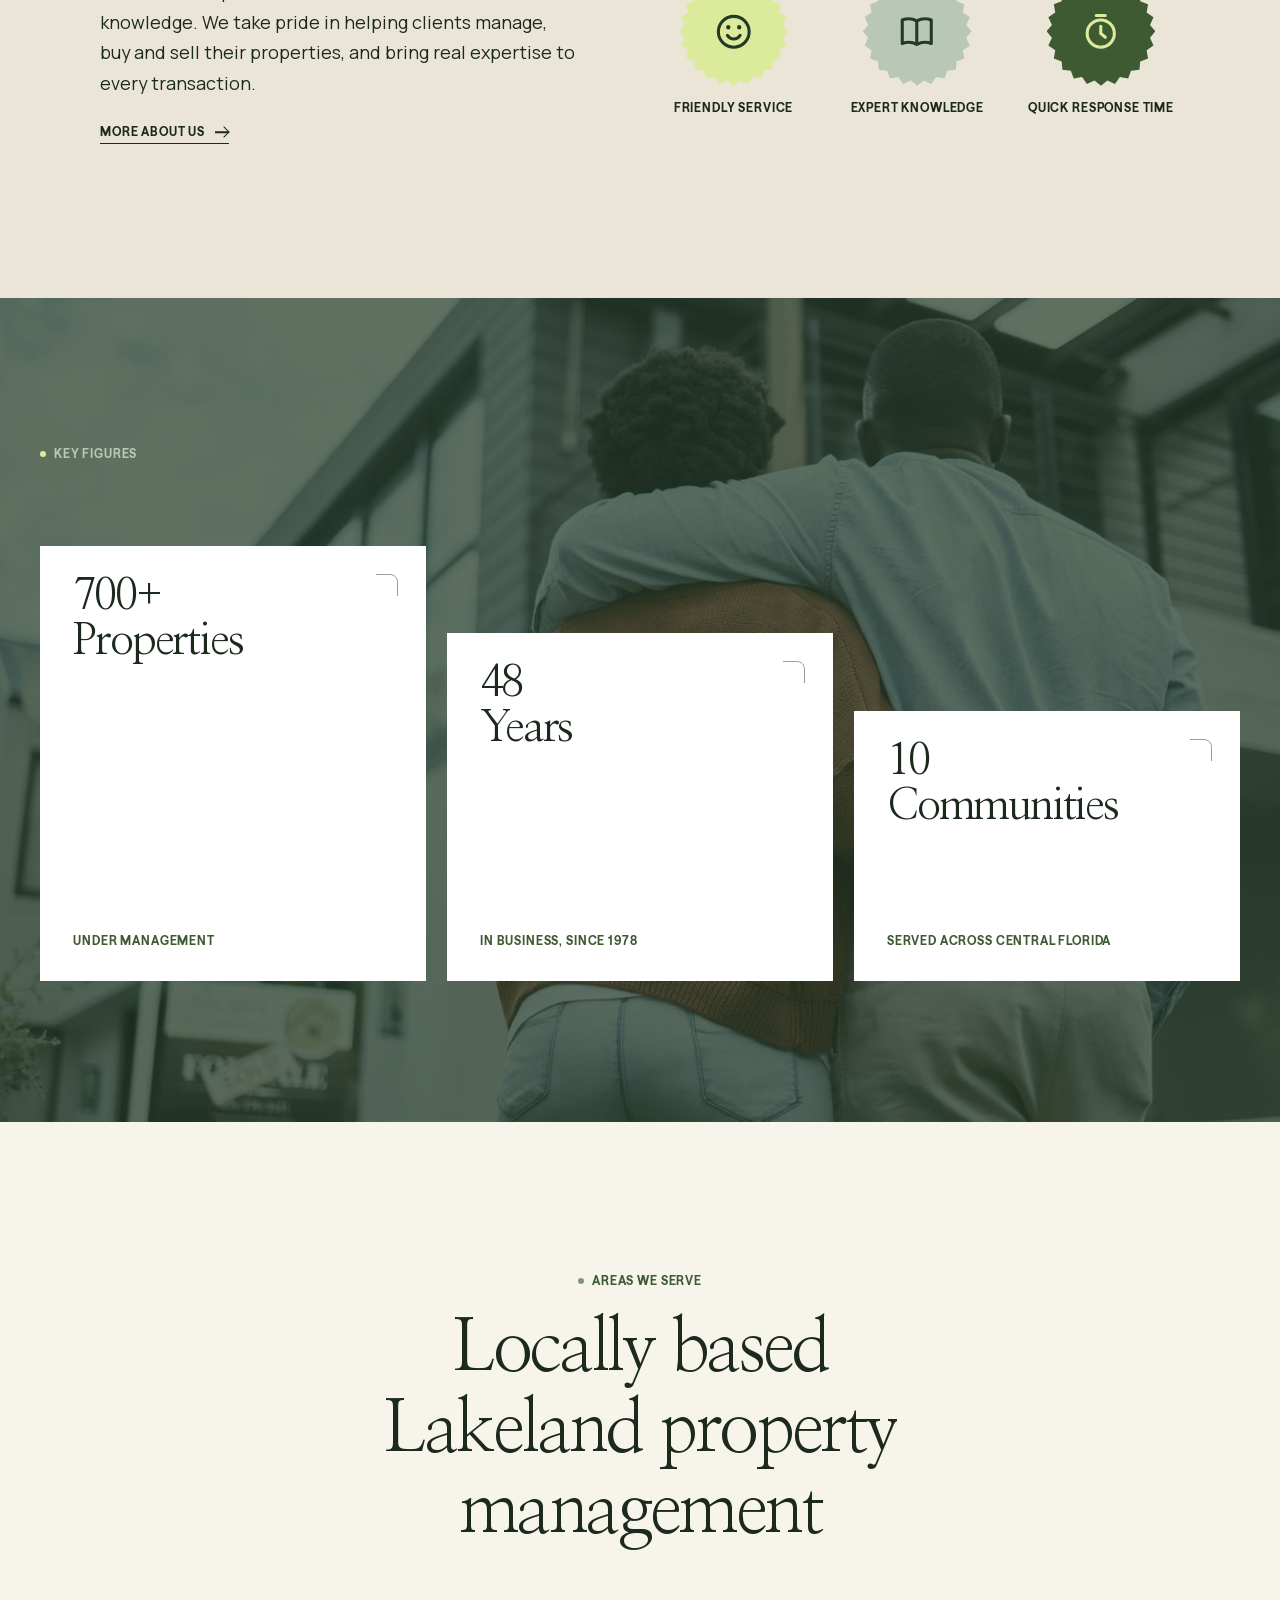
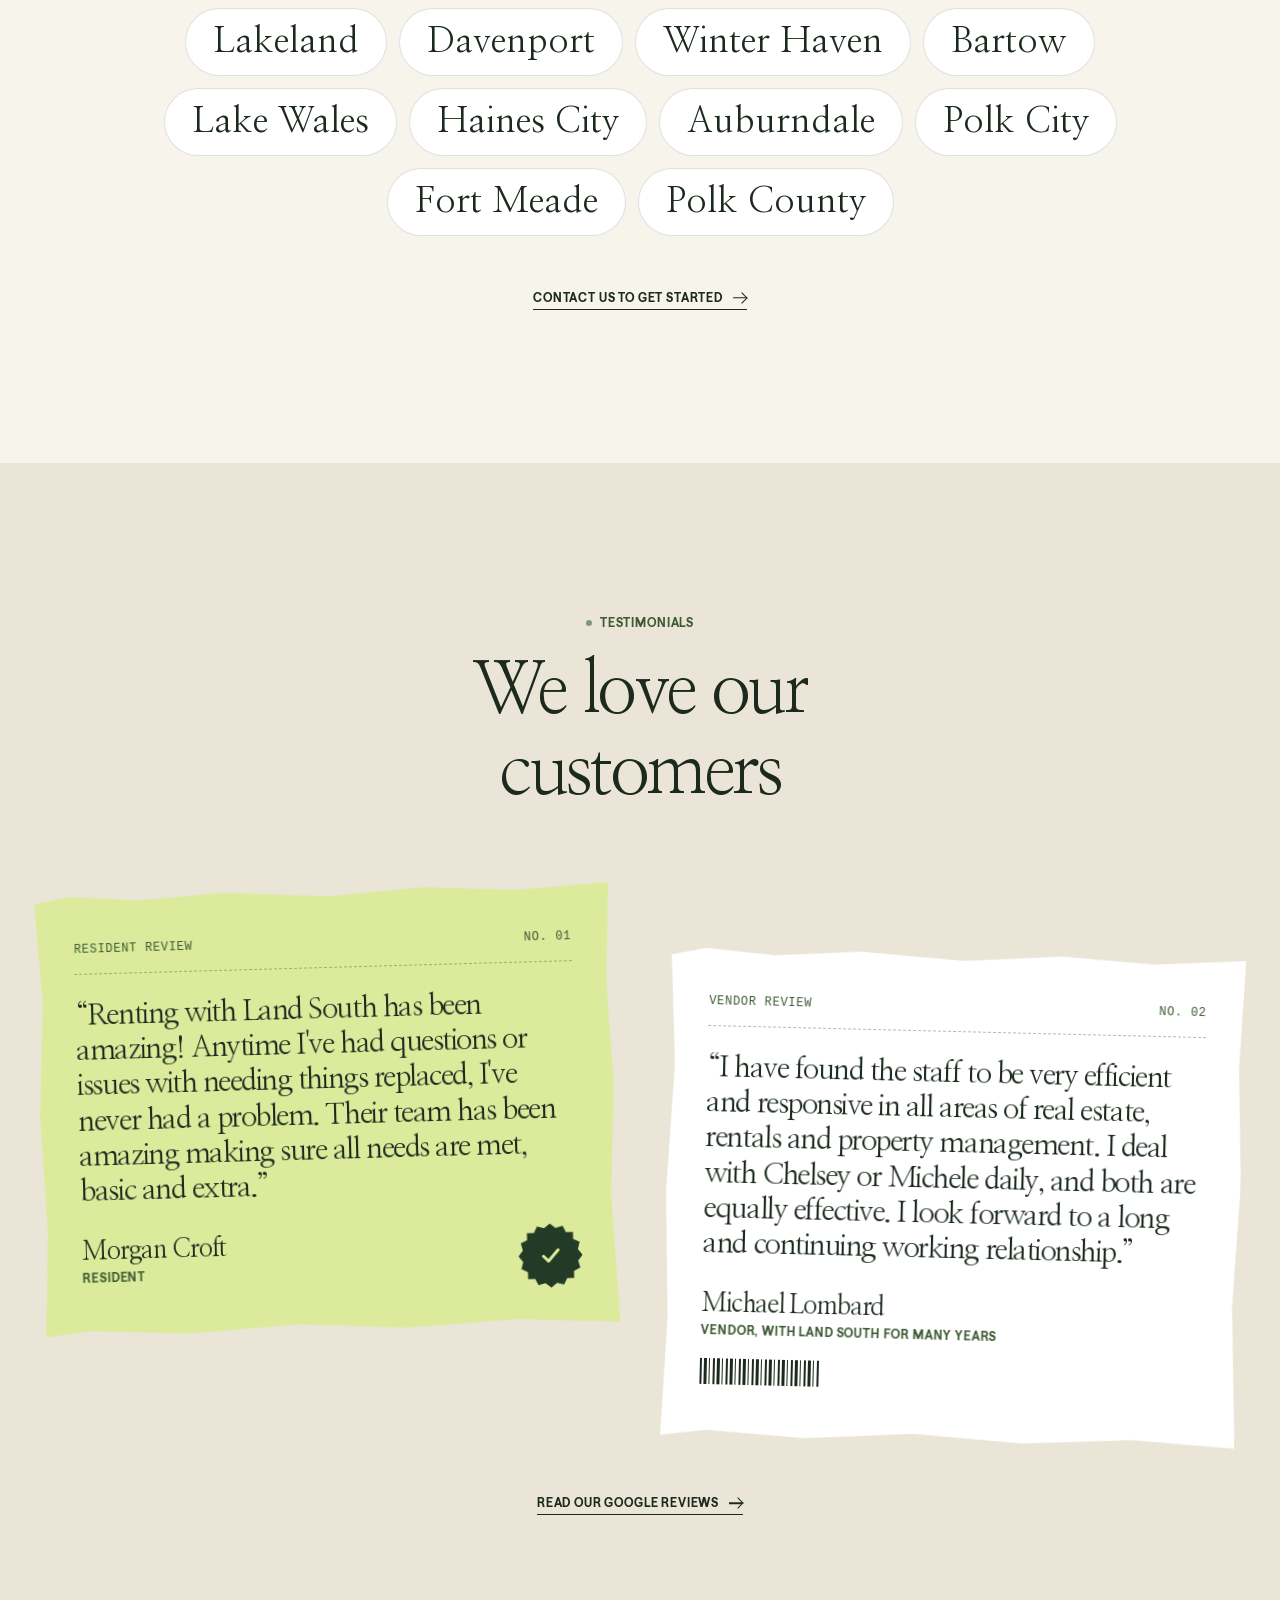
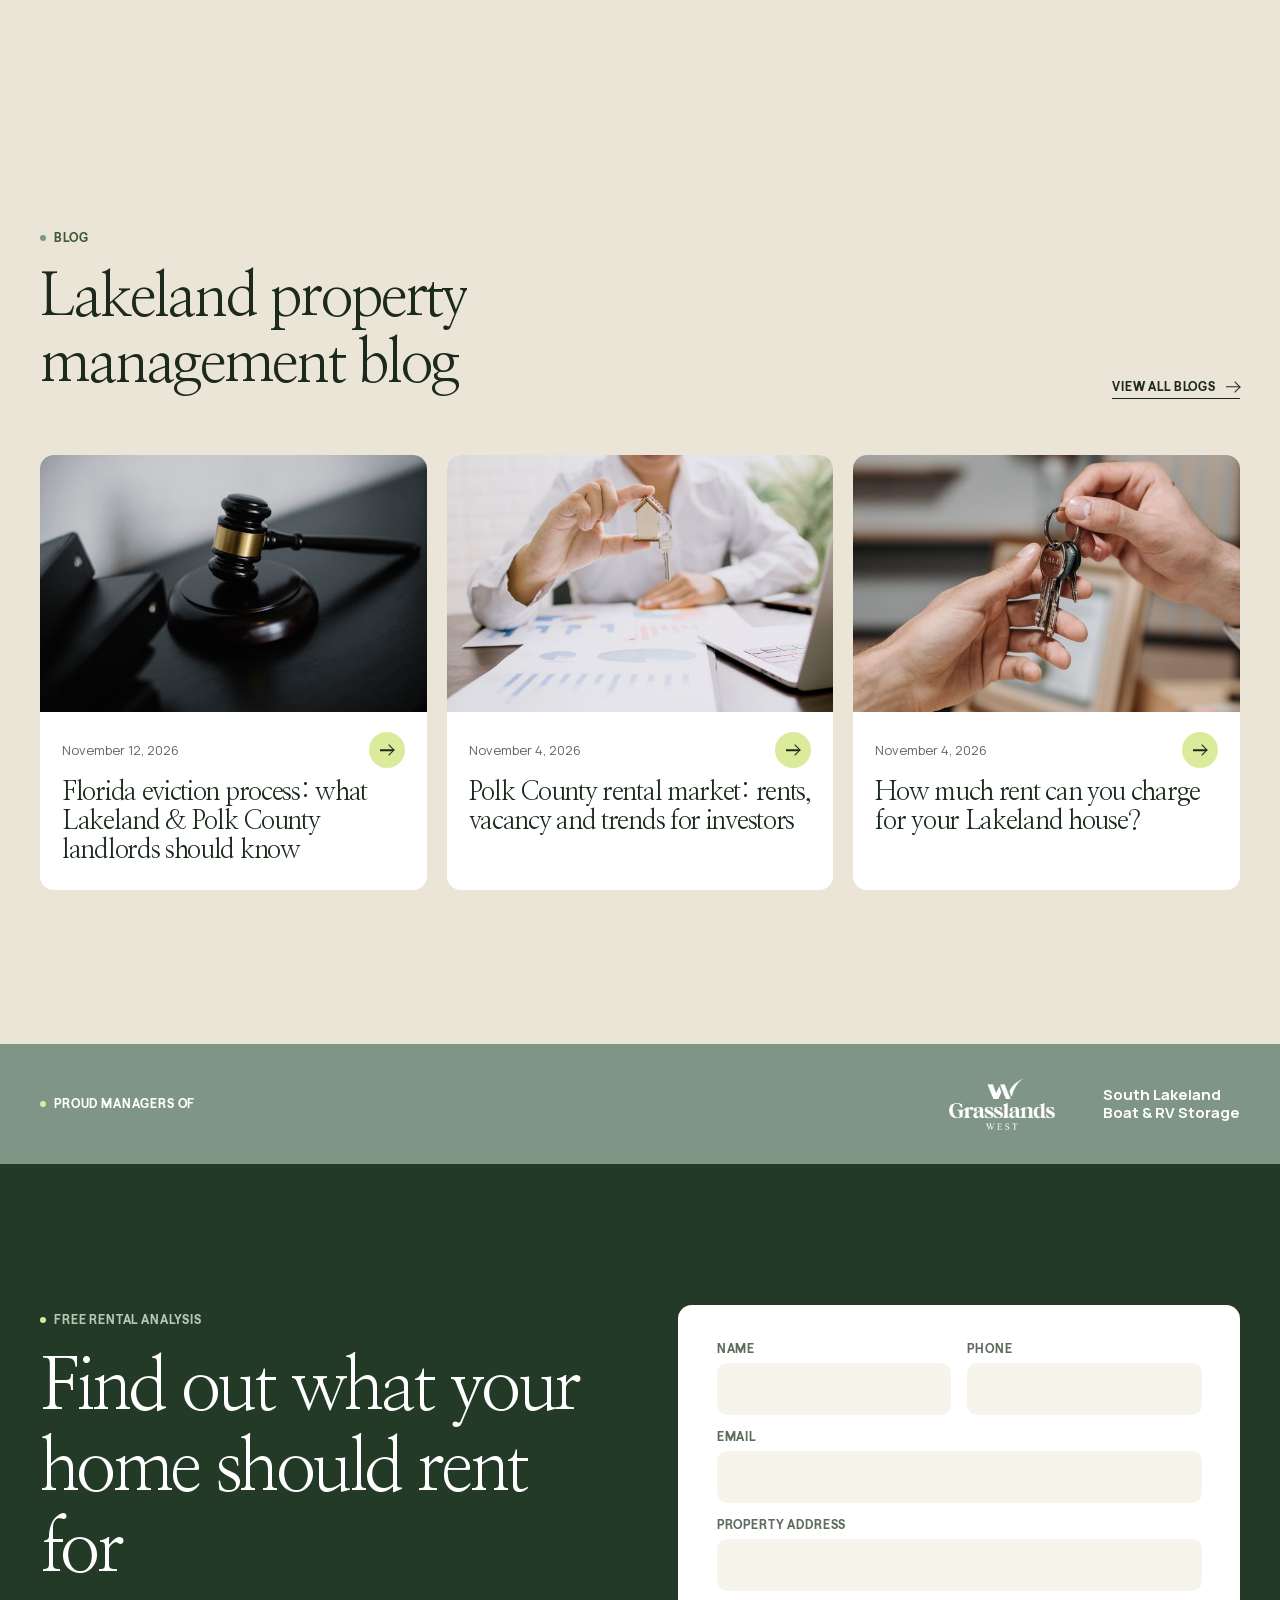
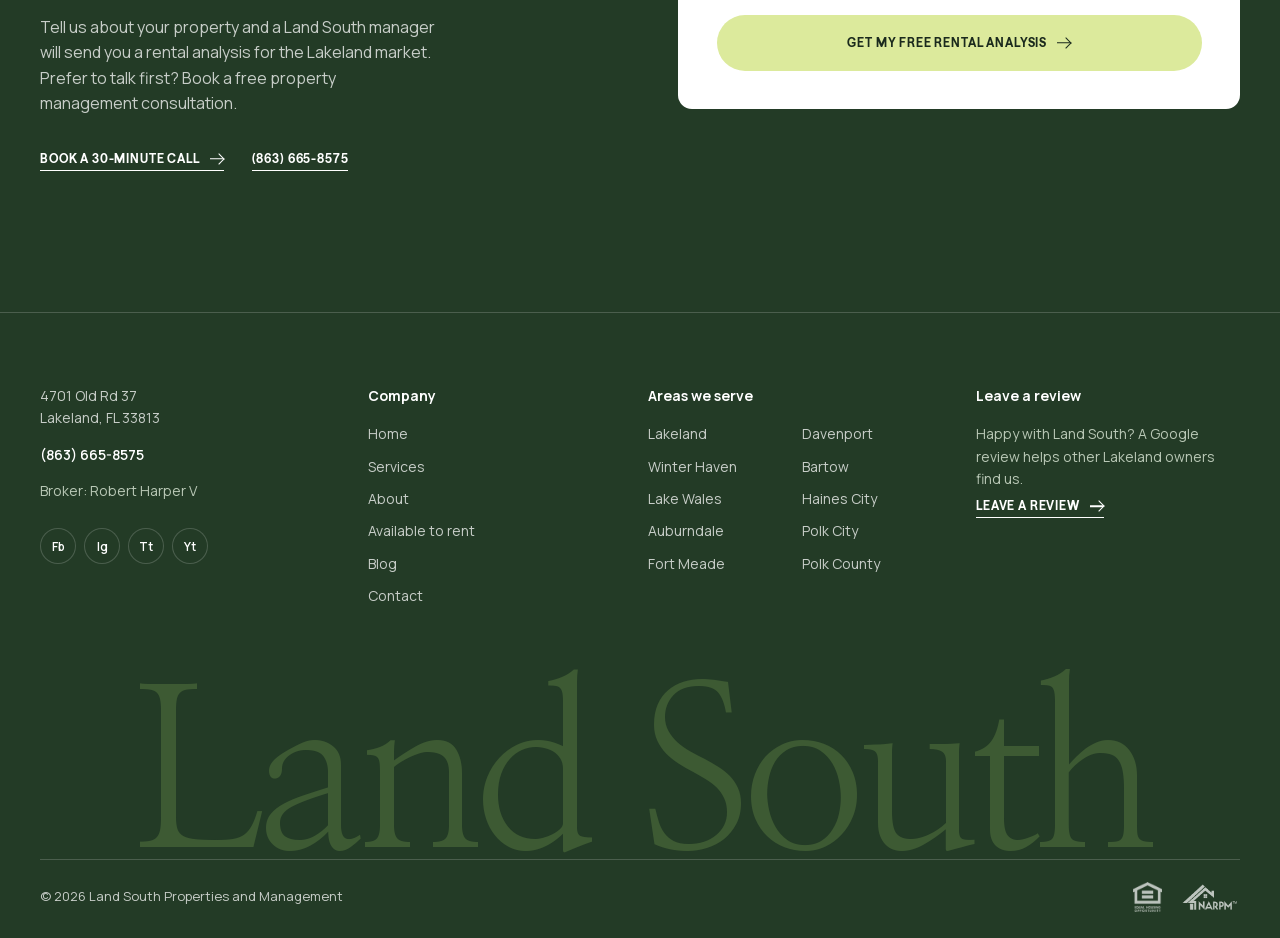
==== commit f9cfa198: "Speed up the homepage and let search engines index it Self-host the latin font subsets and inline th" ====
--- a/index.html
+++ b/index.html
@@ -3,15 +3,472 @@
 <head>
 <meta charset="utf-8">
 <meta name="viewport" content="width=device-width, initial-scale=1">
-<meta name="robots" content="noindex, nofollow">
 <title>Land South Properties and Management — Property Management Lakeland, FL</title>
 <meta name="description" content="Central Florida's residential property management specialists. Serving Lakeland investment property owners since 1978. 700+ properties under management.">
-<link rel="preload" as="image" href="img/house-hero.avif?v=202611201510" type="image/avif" fetchpriority="high">
+<link rel="canonical" href="https://landsouth.pages.dev/">
+<link rel="preload" as="image" href="img/house-hero-800.avif" type="image/avif" imagesrcset="img/house-hero-800.avif 800w, img/house-hero-1200.avif 1200w, img/house-hero.avif?v=202611201510 1920w" imagesizes="(max-width:720px) max(100vw,640px), max(100vw,1100px)" fetchpriority="high">
+<link rel="preload" as="font" href="fonts/nanum-700-latin.woff2" type="font/woff2" crossorigin>
+<link rel="preload" as="font" href="fonts/manrope-latin.woff2" type="font/woff2" crossorigin>
 <link rel="preload" as="font" href="fonts/SeasonSans-Bold.woff2" type="font/woff2" crossorigin>
-<link rel="preconnect" href="https://fonts.googleapis.com">
-<link rel="preconnect" href="https://fonts.gstatic.com" crossorigin>
-<link href="https://fonts.googleapis.com/css2?family=Nanum+Myeongjo:wght@400;700&family=Manrope:wght@400;500;600;700&display=swap" rel="stylesheet">
-<link rel="stylesheet" href="styles.css?v=202611201510">
+<style>
+@font-face{font-family:"Nanum Myeongjo";font-weight:400;font-display:swap;src:url(fonts/nanum-400-latin.woff2) format("woff2")}
+@font-face{font-family:"Nanum Myeongjo";font-weight:700;font-display:swap;src:url(fonts/nanum-700-latin.woff2) format("woff2")}
+@font-face{font-family:"Manrope";font-weight:200 800;font-display:swap;src:url(fonts/manrope-latin.woff2) format("woff2")}
+@font-face{font-family:"Season Sans";src:url(fonts/SeasonSans-Bold.woff2) format("woff2"),url(fonts/SeasonSans-TRIAL-Bold.ttf) format("truetype");font-weight:700;font-display:swap}
+:root{
+  --forest:#233b26;
+  --olive:#3d5a33;
+  --sage:#7f9585;
+  --sage-2:#b9c8b6;
+  --lime:#dcea9c;
+  --lime-2:#cfe082;
+  --cream:#f7f4ec;
+  --sand:#ebe5d7;
+  --ink:#1b2a1d;
+  --muted:#5f6b5f;
+  --line:rgba(27,42,29,.14);
+  --line-l:rgba(255,255,255,.18);
+  --r:14px;
+  --serif:"Nanum Myeongjo",Georgia,serif;
+  --sans:"Manrope",system-ui,sans-serif;
+  --ui:700 12px/1 "Season Sans","Helvetica Neue",Arial,sans-serif; /* buttons, nav, tags */
+  --ui-track:.07em;
+  --wrap:1280px;
+  --gut:clamp(16px,4vw,40px);
+}
+*{box-sizing:border-box;margin:0;padding:0}
+[hidden]{display:none!important}
+picture{display:contents}
+picture source{display:none}
+html{scroll-behavior:smooth;-webkit-text-size-adjust:100%}
+body{background:var(--cream);color:var(--ink);font:400 16px/1.6 var(--sans);-webkit-font-smoothing:antialiased;overflow-x:hidden}
+img{display:block;max-width:100%}
+a{color:inherit;text-decoration:none}
+em,i{font-style:normal}
+ol,ul{list-style:none}
+.sr{position:absolute;width:1px;height:1px;overflow:hidden;clip:rect(0 0 0 0)}
+.wrap{max-width:calc(var(--wrap) + var(--gut)*2);margin:0 auto;padding:0 var(--gut)}
+.center{text-align:center;display:flex;flex-direction:column;align-items:center}
+
+h1,h2,h3{font-family:var(--serif);font-weight:400;letter-spacing:-.05em;text-transform:none}
+.caps{font-size:clamp(40px,5.6vw,80px);line-height:1.13;max-width:15ch}
+.tag{display:inline-flex;align-items:center;gap:8px;font:var(--ui);letter-spacing:var(--ui-track);text-transform:uppercase;color:var(--olive);margin-bottom:22px}
+.tag::before{content:"";width:6px;height:6px;border-radius:50%;background:var(--sage)}
+.tag--light{color:var(--sage-2)}
+.tag--light::before{background:var(--lime)}
+
+/* buttons */
+.btn{display:inline-flex;align-items:center;justify-content:center;gap:10px;height:50px;padding:0 24px;border-radius:999px;border:0;cursor:pointer;
+  font:var(--ui);letter-spacing:var(--ui-track);text-transform:uppercase;white-space:nowrap;transition:background .25s,color .25s,box-shadow .25s}
+.btn--lime{background:var(--lime);color:var(--ink)}
+.btn--lime:hover{background:var(--lime-2)}
+.btn--dark{background:var(--forest);color:#fff}
+.btn--dark:hover{background:var(--olive)}
+.btn--line{box-shadow:inset 0 0 0 1px var(--line-l);color:#fff}
+.btn--line:hover{box-shadow:inset 0 0 0 1px #fff}
+.btn--sm{height:42px;padding:0 18px}
+.link{display:inline-flex;align-items:center;gap:10px;font:var(--ui);letter-spacing:var(--ui-track);text-transform:uppercase;color:var(--ink);padding-bottom:6px;background:linear-gradient(currentColor,currentColor) 0 100%/100% 1px no-repeat;transition:background-size .35s cubic-bezier(.2,.7,.2,1)}
+.link:hover{background-size:0 1px;background-position:100% 100%}
+.link:hover .arr{transform:translateX(4px)}
+.link--light{color:#fff}
+.arr{display:inline-block;width:14px;height:10px;position:relative;flex:none;transition:transform .35s cubic-bezier(.2,.7,.2,1)}
+.arr::before{content:"";position:absolute;left:0;right:1px;top:50%;height:1.5px;background:currentColor;transform:translateY(-50%)}
+.arr::after{content:"";position:absolute;right:1px;top:50%;width:7px;height:7px;border-top:1.5px solid currentColor;border-right:1.5px solid currentColor;transform:translateY(-50%) rotate(45deg)}
+a:hover .arr{transform:translateX(3px)}
+.dot{width:48px;height:48px;border-radius:50%;background:var(--lime);color:var(--ink);display:grid;place-items:center;flex:none;transition:background .25s}
+.dot--sm{width:36px;height:36px}
+
+/* top bar: split cells */
+.top{display:grid;grid-template-columns:1fr auto auto;background:var(--forest);color:rgba(255,255,255,.82);font:var(--ui);letter-spacing:var(--ui-track);text-transform:uppercase}
+.top__cell{display:flex;align-items:center;gap:22px;padding:0 var(--gut);height:40px}
+.top__cell+.top__cell{border-left:1px solid var(--line-l)}
+.top a:hover{color:#fff}
+.top__book{display:block;line-height:40px;background:var(--lime);color:var(--ink)!important}
+.top__book:hover{background:var(--lime-2)}
+.top__tel{color:#fff}
+
+/* hero */
+.hero{position:relative;background:var(--cream);padding-top:24px}
+.hero__bg{position:absolute;inset:0;bottom:37px;overflow:hidden;background:linear-gradient(180deg,#3f78c4 0%,#5d93d6 30%,#8db6e6 62%,#a9c9ec 100%)}
+.hero__bg img{position:absolute;left:50%;bottom:calc(-1 * clamp(0px,9vw,150px));width:max(100%,1100px);height:auto;transform:translateX(-50%);
+  -webkit-mask-image:linear-gradient(180deg,transparent 0%,#000 26%);mask-image:linear-gradient(180deg,transparent 0%,#000 26%)}
+.hero__bg::after{content:"";position:absolute;inset:0;background:linear-gradient(180deg,rgba(30,60,110,.12),rgba(0,0,0,0) 45%)}
+.hero::after{content:"";position:absolute;left:0;right:0;bottom:0;height:37px;background:var(--cream)}
+
+.pill{position:sticky;top:16px;z-index:60;margin:0 auto;width:min(1120px,calc(100% - var(--gut)*2));display:flex;align-items:center;gap:28px;
+  background:rgba(255,255,255,.94);backdrop-filter:blur(14px);border-radius:var(--r);padding:12px 12px 12px 22px;box-shadow:0 8px 30px rgba(20,40,60,.10)}
+.pill__logo img{height:44px;width:auto;filter:brightness(0) saturate(100%) invert(16%) sepia(18%) saturate(900%) hue-rotate(80deg)}
+.pill__links{display:flex;gap:26px;margin-left:auto;font:var(--ui);letter-spacing:var(--ui-track);text-transform:uppercase;color:var(--ink)}
+.pill__links a{position:relative;padding:4px 0;white-space:nowrap}
+.pill__links a::after{content:"";position:absolute;left:0;right:0;bottom:-2px;height:1.5px;background:var(--olive);transform:scaleX(0);transform-origin:left;transition:transform .3s}
+.pill__links a:hover::after{transform:scaleX(1)}
+.pill__cta{border-radius:10px}
+.pill__burger{display:none;width:44px;height:44px;border:0;background:var(--lime);border-radius:10px;cursor:pointer;position:relative;margin-left:auto}
+.pill__burger span{position:absolute;left:13px;right:13px;height:1.5px;background:var(--ink);transition:transform .3s,top .3s}
+.pill__burger span:first-child{top:18px}.pill__burger span:last-child{top:25px}
+.pill__sheet{display:none}
+
+.hero__mid{position:relative;z-index:2;text-align:center;color:#fff;padding:clamp(40px,7vw,90px) var(--gut) 0;display:flex;flex-direction:column;align-items:center}
+.hero__h{font-size:clamp(30px,calc((100vw - 2 * var(--gut)) / 9.2),104px);font-weight:700;line-height:1.02;text-shadow:0 2px 40px rgba(30,60,100,.16)}
+.mark__w{display:block;white-space:nowrap}
+.hero__sub{font-size:17px;color:#fff;margin-top:clamp(16px,1.8vw,24px);text-shadow:0 1px 14px rgba(20,50,90,.45)}
+.search{margin-top:30px;display:flex;align-items:center;gap:10px;background:#fff;color:var(--ink);border-radius:999px;padding:7px 7px 7px 22px;width:min(560px,100%);box-shadow:0 10px 40px rgba(20,40,60,.14)}
+.search svg{width:22px;height:22px;flex:none;color:var(--olive)}
+.search input{flex:1;min-width:0;border:0;outline:0;font:400 16px var(--sans);color:var(--ink);background:none;height:46px}
+.search input::placeholder{color:#8a948a}
+
+.quick{position:relative;z-index:3;display:grid;grid-template-columns:auto repeat(4,1fr);align-items:stretch;width:min(1120px,calc(100% - var(--gut)*2));margin:clamp(200px,30vw,440px) auto 0;background:#fff;border-radius:var(--r);box-shadow:0 14px 40px rgba(20,40,30,.1);overflow:hidden}
+.quick__label{display:flex;align-items:center;padding:0 22px;white-space:nowrap;font:var(--ui);letter-spacing:var(--ui-track);text-transform:uppercase;color:var(--muted);background:var(--sand)}
+.qcard{display:flex;align-items:center;justify-content:space-between;gap:12px;height:74px;padding:0 14px 0 22px;font:var(--ui);letter-spacing:var(--ui-track);text-transform:uppercase;color:var(--ink);white-space:nowrap;transition:background .25s}
+.qcard+.qcard{border-left:1px solid var(--line)}
+.qcard:hover{background:var(--cream)}
+.qcard:hover .dot{background:var(--lime-2)}
+
+/* sections */
+section{scroll-margin-top:100px}
+.services,.about,.areas,.love,.blog{padding:clamp(96px,12vw,170px) 0}
+
+/* services: numbered rows */
+.services{padding-top:clamp(80px,10vw,140px)}
+.intro{display:grid;grid-template-columns:1fr 1fr;gap:20px 60px;align-items:end;margin-bottom:64px}
+.intro .tag{grid-column:1/-1;margin-bottom:0}
+.intro__p{color:var(--muted);font-size:17px;max-width:44ch;justify-self:end}
+/* stacking service panels: each one slides up over the last (Figma 13:18) */
+.services{padding-bottom:0}
+.stack{list-style:none;margin:0;padding:0}
+.panel{position:sticky;top:0;height:100vh;height:100svh;min-height:620px;background:var(--cream);border-top:2px solid var(--ink);display:grid;grid-template-columns:minmax(0,1fr) 333px minmax(0,1fr);align-items:center;column-gap:24px;padding:0 100px}
+.panel__h{font-size:clamp(48px,calc(9.6vw - 58px),88px);line-height:1.13;color:var(--ink);max-width:460px}
+.panel__img{width:333px;height:333px;object-fit:contain}
+.panel__p{justify-self:end;width:100%;max-width:372px;font-size:18px;line-height:1.77;letter-spacing:-.01em;color:var(--muted)}
+
+/* about: team portraits, then the copy with stamp badges */
+.about{background:var(--sand)}
+.xlab{font:var(--ui);letter-spacing:var(--ui-track);text-transform:uppercase;color:var(--olive);margin-bottom:18px}
+/* 5. stamp badges */
+.x5{display:grid;grid-template-columns:minmax(0,1fr) minmax(0,1.1fr);gap:clamp(40px,6vw,96px);max-width:1080px;margin:0 auto;align-items:center}
+.x5 .link{margin-top:28px}
+.x5__lead{font:400 clamp(17px,1.4vw,20px)/1.7 var(--sans);color:var(--ink)}
+.x5__badges{list-style:none;display:grid;grid-template-columns:repeat(3,1fr);gap:clamp(12px,2vw,28px);text-align:center}
+.x5__badges li{display:flex;flex-direction:column;align-items:center;gap:16px}
+.x5__b{width:clamp(88px,8.5vw,120px);aspect-ratio:1;display:grid;place-items:center;clip-path:polygon(100.0% 50.0%,95.1% 55.9%,98.3% 62.9%,92.0% 67.4%,93.3% 75.0%,86.1% 77.7%,85.4% 85.4%,77.7% 86.1%,75.0% 93.3%,67.4% 92.0%,62.9% 98.3%,55.9% 95.1%,50.0% 100.0%,44.1% 95.1%,37.1% 98.3%,32.6% 92.0%,25.0% 93.3%,22.3% 86.1%,14.6% 85.4%,13.9% 77.7%,6.7% 75.0%,8.0% 67.4%,1.7% 62.9%,4.9% 55.9%,0.0% 50.0%,4.9% 44.1%,1.7% 37.1%,8.0% 32.6%,6.7% 25.0%,13.9% 22.3%,14.6% 14.6%,22.3% 13.9%,25.0% 6.7%,32.6% 8.0%,37.1% 1.7%,44.1% 4.9%,50.0% 0.0%,55.9% 4.9%,62.9% 1.7%,67.4% 8.0%,75.0% 6.7%,77.7% 13.9%,85.4% 14.6%,86.1% 22.3%,93.3% 25.0%,92.0% 32.6%,98.3% 37.1%,95.1% 44.1%);transition:transform .6s cubic-bezier(.2,.7,.2,1)}
+.x5__badges li:hover .x5__b{transform:rotate(-14deg) scale(1.05)}
+.x5__b svg{width:40%;height:40%}
+.x5__b--1{background:var(--lime);color:var(--forest)}
+.x5__b--2{background:var(--sage-2);color:var(--forest)}
+.x5__b--3{background:var(--olive);color:var(--lime)}
+.x5__badges b{font:var(--ui);letter-spacing:var(--ui-track);text-transform:uppercase}
+.team{list-style:none;display:grid;grid-template-columns:repeat(4,1fr);gap:clamp(14px,2vw,28px) clamp(14px,2vw,24px);max-width:1180px;margin:64px auto 80px}
+.mate{outline:0;cursor:default}
+.mate__art{position:relative;aspect-ratio:4/5;margin-bottom:18px}
+.mate__art img{position:absolute;left:50%;bottom:0;width:auto;height:auto;max-width:94%;max-height:84%;transform:translateX(-50%);z-index:2;
+  filter:grayscale(1) sepia(.22) contrast(1.08) brightness(1.02);transition:filter .7s cubic-bezier(.2,.7,.2,1),transform .9s cubic-bezier(.2,.7,.2,1)}
+.mate__name{font-size:clamp(24px,2.1vw,30px);line-height:1.13}
+.mate__role{margin-top:10px;font:var(--ui);letter-spacing:var(--ui-track);text-transform:uppercase;color:var(--olive)}
+/* colour accents: hidden while monochrome, they pop in behind the portrait */
+.acc{position:absolute;z-index:1;opacity:0;transition:opacity .5s ease,transform .7s cubic-bezier(.2,.7,.2,1)}
+.acc--blob{width:80%;left:10%;top:6%;fill:var(--lime);transform:scale(.8) rotate(-12deg)}
+.mate--v3 .acc--blob{fill:var(--sage-2);left:14%;top:4%}
+.acc--badge{z-index:3;right:4%;bottom:12%;width:22%;aspect-ratio:1;display:grid;place-items:center;background:var(--olive);color:#fff;clip-path:polygon(100.0% 50.0%,94.6% 55.9%,98.3% 62.9%,91.6% 67.2%,93.3% 75.0%,85.7% 77.4%,85.4% 85.4%,77.4% 85.7%,75.0% 93.3%,67.2% 91.6%,62.9% 98.3%,55.9% 94.6%,50.0% 100.0%,44.1% 94.6%,37.1% 98.3%,32.8% 91.6%,25.0% 93.3%,22.6% 85.7%,14.6% 85.4%,14.3% 77.4%,6.7% 75.0%,8.4% 67.2%,1.7% 62.9%,5.4% 55.9%,0.0% 50.0%,5.4% 44.1%,1.7% 37.1%,8.4% 32.8%,6.7% 25.0%,14.3% 22.6%,14.6% 14.6%,22.6% 14.3%,25.0% 6.7%,32.8% 8.4%,37.1% 1.7%,44.1% 5.4%,50.0% 0.0%,55.9% 5.4%,62.9% 1.7%,67.2% 8.4%,75.0% 6.7%,77.4% 14.3%,85.4% 14.6%,85.7% 22.6%,93.3% 25.0%,91.6% 32.8%,98.3% 37.1%,94.6% 44.1%);transform:scale(.4) rotate(-40deg)}
+.acc--badge svg{width:62%;height:62%}
+.mate--v4 .acc--badge{background:var(--forest);color:var(--lime);right:4%;left:auto;bottom:16%}
+.acc--note{right:0;top:2%;width:44%;padding:10px 12px 14px;background:var(--lime);color:var(--olive);font:500 clamp(9px,.75vw,11px)/1.55 ui-monospace,"Courier New",monospace;letter-spacing:.04em;white-space:nowrap;
+  clip-path:polygon(0 3%,8% 0,22% 2%,40% 0,61% 3%,80% 0,100% 2%,98% 30%,100% 58%,97% 86%,100% 100%,70% 97%,44% 100%,20% 97%,0 100%,2% 70%,0 40%);transform:translateY(14px) rotate(4deg)}
+.mate--v4 .acc--note{background:var(--sage-2);color:var(--forest);left:0;right:auto;transform:translateY(14px) rotate(-5deg)}
+.acc--code{right:2%;top:calc(2% + 104px);width:40%;height:9%;background:repeating-linear-gradient(90deg,var(--forest) 0 2px,transparent 2px 4px,var(--forest) 4px 7px,transparent 7px 9px,var(--forest) 9px 10px,transparent 10px 13px);transform:translateY(14px)}
+.acc--home{z-index:3;right:4%;bottom:12%;width:20%;aspect-ratio:1;border-radius:50%;background:var(--lime);color:var(--forest);display:grid;place-items:center;transform:scale(.4) rotate(-20deg)}
+.acc--home svg{width:52%;height:52%}
+.mate:hover .mate__art img,.mate:focus-visible .mate__art img,.mate.on .mate__art img{filter:none;transform:translateX(-50%) scale(1.03)}
+.mate:hover .acc,.mate:focus-visible .acc,.mate.on .acc{opacity:1;transform:none}
+.mate:hover .acc--badge,.mate:focus-visible .acc--badge,.mate.on .acc--badge{transition-delay:.12s}
+.mate:hover .acc--home,.mate:focus-visible .acc--home,.mate.on .acc--home{transition-delay:.12s}
+.mate:focus-visible .mate__name{text-decoration:underline;text-decoration-thickness:1px;text-underline-offset:6px}
+
+/* figures */
+.figures{position:relative;color:#fff;padding:clamp(96px,11vw,160px) 0;overflow:hidden;background:var(--forest)}
+.figures__bg{position:absolute;inset:0}
+.figures__bg img{width:100%;height:100%;object-fit:cover;object-position:50% 40%;opacity:.28;filter:grayscale(.3)}
+.figures .wrap{position:relative}
+.stairs{--h:clamp(360px,34vw,520px);display:grid;grid-template-columns:repeat(3,minmax(0,1fr));gap:clamp(12px,1.6vw,22px);align-items:end;margin-top:clamp(40px,5vw,72px)}
+.stair{position:relative;overflow:hidden;background:#fff;color:var(--ink);padding:clamp(18px,2.2vw,32px) clamp(18px,2.2vw,32px) clamp(20px,2.4vw,34px) clamp(24px,2.6vw,38px);display:flex;flex-direction:column;justify-content:space-between}
+.stair--1{height:var(--h)}
+.stair--2{height:calc(var(--h)*.8)}
+.stair--3{height:calc(var(--h)*.62)}
+.stair__bar{position:absolute;left:0;top:0;bottom:0;width:7px;transform-origin:50% 0;transform:scaleY(var(--fill,1))}
+.stair--1 .stair__bar{background:var(--olive)}
+.stair--2 .stair__bar{background:var(--sage)}
+.stair--3 .stair__bar{background:var(--lime-2)}
+.stair__top{display:flex;justify-content:space-between;gap:12px}
+.stair__num{font:400 clamp(34px,3.4vw,56px)/1.04 var(--serif);letter-spacing:-.05em;min-width:0}
+.stair__corner{width:22px;height:22px;flex:none;fill:none;stroke:var(--sage);stroke-width:1}
+.stair__label{font:var(--ui);letter-spacing:var(--ui-track);text-transform:uppercase;line-height:1.5;color:var(--olive);max-width:22em}
+
+/* areas */
+.towns{display:flex;flex-wrap:wrap;justify-content:center;gap:12px;max-width:1000px;margin:56px auto}
+.towns a{display:block;font:400 clamp(26px,2.8vw,40px)/1 var(--serif);padding:16px 28px;border-radius:999px;background:#fff;box-shadow:inset 0 0 0 1px var(--line);transition:background .25s,box-shadow .25s}
+.towns a:hover{background:var(--lime);box-shadow:inset 0 0 0 1px var(--lime)}
+
+/* testimonials */
+.love{background:var(--sand)}
+.love__more{margin-top:56px}
+.love{overflow:hidden}
+.who{display:flex;flex-direction:column;gap:6px}
+.who b{font:400 clamp(22px,2vw,28px)/1.13 var(--serif);letter-spacing:-.05em}
+.who span{font:var(--ui);letter-spacing:var(--ui-track);text-transform:uppercase;color:var(--olive)}
+/* 3. Paper notes: the collage language from the services and team art */
+.notes{display:grid;grid-template-columns:1fr 1fr;gap:clamp(24px,4vw,64px);margin-top:clamp(48px,6vw,80px);align-items:start}
+.note{position:relative;padding:clamp(28px,3.4vw,48px) clamp(26px,3vw,44px) clamp(34px,4vw,56px);transform:rotate(var(--r,-1.5deg));transition:transform .6s cubic-bezier(.2,.7,.2,1);
+  clip-path:polygon(0 1.5%,6% 0,18% 1.2%,33% 0,51% 1.4%,68% 0,84% 1.2%,100% 0,99.2% 22%,100% 46%,99% 71%,100% 100%,82% 98.8%,63% 100%,44% 98.6%,25% 100%,8% 98.8%,0 100%,.8% 76%,0 50%,1% 24%)}
+.note:hover{transform:rotate(0)}
+.note--a{background:var(--lime);--r:-1.6deg}
+.note--b{background:#fff;--r:1.4deg;margin-top:clamp(24px,5vw,90px)}
+.note__type{font:500 12px/1.6 ui-monospace,"Courier New",monospace;letter-spacing:.06em;color:var(--olive);display:flex;justify-content:space-between;border-bottom:1px dashed rgba(61,90,51,.4);padding-bottom:14px;margin-bottom:24px}
+.note p{font:400 clamp(24px,2.3vw,34px)/1.2 var(--serif);letter-spacing:-.05em}
+.note .who{margin-top:28px}
+.note__stamp{position:absolute;right:clamp(18px,3vw,36px);bottom:clamp(20px,3vw,36px);width:64px;height:64px;display:grid;place-items:center;background:var(--forest);color:var(--lime);
+  clip-path:polygon(50% 0,59% 7%,70% 4%,75% 14%,86% 14%,86% 25%,96% 30%,93% 41%,100% 50%,93% 59%,96% 70%,86% 75%,86% 86%,75% 86%,70% 96%,59% 93%,50% 100%,41% 93%,30% 96%,25% 86%,14% 86%,14% 75%,4% 70%,7% 59%,0 50%,7% 41%,4% 30%,14% 25%,14% 14%,25% 14%,30% 4%,41% 7%)}
+.note__stamp svg{width:46%;height:46%}
+.note__code{display:block;width:120px;height:26px;margin-top:22px;background:repeating-linear-gradient(90deg,var(--ink) 0 2px,transparent 2px 4px,var(--ink) 4px 7px,transparent 7px 9px,var(--ink) 9px 10px,transparent 10px 13px)}
+
+/* blog */
+.blog{background:var(--sand)}
+.split .caps{max-width:20ch;font-size:clamp(40px,4.6vw,66px)}
+.split{display:flex;justify-content:space-between;align-items:flex-end;gap:30px;margin-bottom:56px}
+.posts{display:grid;grid-template-columns:repeat(3,1fr);gap:20px}
+.post{background:#fff;border-radius:var(--r);overflow:hidden;padding-bottom:26px}
+.post__img{aspect-ratio:3/2;overflow:hidden}
+.post__img img{width:100%;height:100%;object-fit:cover;transition:transform .8s cubic-bezier(.2,.7,.2,1)}
+.post:hover .post__img img{transform:scale(1.05)}
+.post__meta{display:flex;justify-content:space-between;align-items:center;padding:20px 22px 10px;font-size:13px;color:var(--muted)}
+.post h3{padding:0 22px;font-size:26px;line-height:1.1}
+
+/* proud */
+.proud{background:var(--sage);color:#fff}
+.proud__in{display:flex;align-items:center;gap:48px;padding-top:34px;padding-bottom:34px}
+.proud .tag{margin:0 auto 0 0;color:#fff}
+.proud img{height:52px;width:auto}
+.proud__txt{font-weight:700;font-size:15px;line-height:1.2}
+
+/* cta */
+.cta{background:var(--forest);color:#fff;padding:clamp(96px,11vw,150px) 0}
+.cta__in{display:grid;grid-template-columns:1fr 1fr;gap:clamp(40px,6vw,96px);align-items:start}
+.cta .caps{max-width:14ch}
+.cta__p{color:rgba(255,255,255,.75);max-width:44ch;margin-top:24px}
+.cta__alt{display:flex;flex-wrap:wrap;gap:28px;margin-top:36px}
+.form{background:#fff;color:var(--ink);border-radius:var(--r);padding:clamp(24px,3vw,40px);display:flex;flex-direction:column;gap:16px}
+.form__row{display:grid;grid-template-columns:1fr 1fr;gap:16px}
+.form label{display:flex;flex-direction:column;gap:8px}
+.form label span{font:var(--ui);letter-spacing:var(--ui-track);text-transform:uppercase;color:var(--muted)}
+.form input{height:52px;border:0;border-radius:10px;background:var(--cream);padding:0 16px;font:400 16px var(--sans);color:var(--ink);outline:0;box-shadow:inset 0 0 0 1px transparent;transition:box-shadow .2s}
+.form input:focus{box-shadow:inset 0 0 0 1.5px var(--olive)}
+.form .btn{margin-top:8px;width:100%;height:56px}
+.form__done{background:var(--lime);border-radius:10px;padding:14px 16px;font-size:14px}
+
+/* footer */
+.foot{background:var(--forest);color:rgba(255,255,255,.75);font-size:14px;border-top:1px solid var(--line-l);padding-top:72px;overflow:hidden}
+.foot__cols{display:grid;grid-template-columns:1.2fr 1fr 1.2fr 1.1fr;gap:40px}
+.foot__cols>div{display:flex;flex-direction:column;gap:10px;align-items:flex-start}
+.foot__cols>.foot__areas{display:grid;grid-template-columns:1fr 1fr;column-gap:20px;row-gap:10px;align-content:start}
+.foot__areas .foot__h{grid-column:1/-1}
+.foot__brand p{margin-bottom:4px}
+.foot__brand a{color:#fff;font-weight:600}
+.foot__muted{color:var(--sage-2)}
+.foot__h{font-weight:700;color:#fff;margin-bottom:6px}
+.foot a:hover{color:#fff}
+.social{display:flex;gap:8px;margin-top:12px}
+.social a{width:36px;height:36px;border-radius:50%;box-shadow:inset 0 0 0 1px var(--line-l);display:grid;place-items:center;font-size:12px;font-weight:600}
+.social a:hover{background:var(--lime);color:var(--ink);box-shadow:none}
+.foot__mark{font:400 clamp(64px,17.5vw,280px)/.8 var(--serif);letter-spacing:-.05em;color:var(--olive);text-align:center;white-space:nowrap;margin:72px 0 0;transform:translateY(8%)}
+.foot__base{display:flex;justify-content:space-between;align-items:center;padding:22px 0 26px;border-top:1px solid var(--line-l);font-size:13px;position:relative;background:var(--forest)}
+.foot__badges{display:flex;gap:18px;align-items:center}
+.foot__badges img{height:30px;width:auto;filter:brightness(0) invert(1) opacity(.7)}
+
+/* motion */
+/* hero lines rise in with pure CSS, so they never wait for the script to download */
+@keyframes rise{from{transform:translateY(40px);opacity:0}to{transform:none;opacity:1}}
+.mark__w{animation:rise 1.2s cubic-bezier(.2,.7,.2,1) .1s both}
+.mark__w:nth-child(2){animation-delay:.22s}
+.mark__w:nth-child(3){animation-delay:.34s}
+[data-rise] .ln{display:block;overflow:hidden;padding-bottom:.08em;margin-bottom:-.08em}
+[data-rise] .ln__i{display:block;transform:translateY(105%);transition:transform 1s cubic-bezier(.2,.7,.2,1)}
+[data-rise].in .ln__i{transform:none}
+[data-in]{opacity:0;transform:translateY(30px);transition:opacity .9s ease,transform .9s cubic-bezier(.2,.7,.2,1),background .3s,padding .4s cubic-bezier(.2,.7,.2,1)}
+[data-in].in{opacity:1;transform:none}
+@keyframes riseSm{from{transform:translateY(16px);opacity:0}to{transform:none;opacity:1}}
+.qcard{animation:riseSm 1s cubic-bezier(.2,.7,.2,1) both}
+.qcard:nth-of-type(1){animation-delay:.45s}.qcard:nth-of-type(2){animation-delay:.53s}.qcard:nth-of-type(3){animation-delay:.61s}.qcard:nth-of-type(4){animation-delay:.69s}
+.flat *{transition:none!important}
+.flat .mark__w,.flat .qcard,.flat [data-in],.flat [data-rise] .ln__i{opacity:1!important;transform:none!important;animation:none!important}
+@media (prefers-reduced-motion:reduce){.mark__w,.qcard,[data-in],[data-rise] .ln__i{transition:none!important;animation:none!important;opacity:1!important;transform:none!important}}
+
+/* tablet */
+@media (max-width:1100px){
+  .pill__links{display:none}
+  .pill__cta{margin-left:auto}
+  .pill__burger{display:block;margin-left:0}
+  .pill__sheet{display:flex;flex-direction:column;position:absolute;left:0;right:0;top:calc(100% + 8px);background:#fff;border-radius:var(--r);padding:8px 22px 22px;
+    box-shadow:0 20px 50px rgba(20,40,30,.16);opacity:0;transform:translateY(-6px);pointer-events:none;transition:opacity .3s,transform .3s}
+  .pill__sheet a:not(.btn){font:var(--ui);letter-spacing:var(--ui-track);text-transform:uppercase;padding:20px 0;border-bottom:1px solid var(--line)}
+  .pill__sheet .btn{margin-top:18px}
+  .menu .pill__sheet{opacity:1;transform:none;pointer-events:auto}
+  .menu .pill__burger span:first-child{top:21px;transform:rotate(45deg)}
+  .menu .pill__burger span:last-child{top:21px;transform:rotate(-45deg)}
+  .quick{grid-template-columns:repeat(2,1fr)}
+  .quick__label{grid-column:1/-1;height:44px;padding:0 22px}
+  .qcard:nth-of-type(3){border-left:0}
+  .qcard:nth-of-type(n+3){border-top:1px solid var(--line)}
+  .hero__bg{bottom:74px}
+  .hero::after{height:74px}
+  .cta__in{grid-template-columns:1fr}
+  .panel{padding:0 48px;grid-template-columns:minmax(0,1fr) 260px minmax(0,1fr)}
+  .panel__img{width:260px;height:260px}
+  .panel__p{max-width:340px;font-size:17px}
+  .foot__cols{grid-template-columns:1fr 1fr}
+}
+
+/* phone */
+@media (max-width:720px){
+  body{font-size:15px}
+  .caps{font-size:clamp(38px,11vw,52px);line-height:1.13}
+  .top{grid-template-columns:1fr auto}
+  .top__links{display:none}
+  .top__cell{padding:0 16px;font-size:12px}
+  .top__book{border-left:0!important}
+  .hero{padding-top:12px}
+  .top__long{display:none}
+  .pill{top:10px;padding:8px 8px 8px 14px;gap:10px}
+  .pill__logo img{height:36px}
+  .pill__cta{display:none}
+  .pill__burger{margin-left:auto}
+  .hero__mid{padding-top:56px}
+  .hero__sub{font-size:14px;max-width:30ch}
+  .search{flex-wrap:wrap;border-radius:22px;padding:8px;gap:0}
+  .search svg{margin-left:12px}
+  .search input{width:calc(100% - 40px);flex:none;padding-left:10px}
+  .search .btn{width:100%}
+  .quick{margin-top:150px}
+  .qcard{height:64px;padding:0 10px 0 16px;font-size:11px;white-space:normal}
+  .hero__bg{bottom:96px}
+  .hero::after{height:96px}
+  .form__row{grid-template-columns:1fr}
+  .hero__bg img{width:max(100%,640px)}
+  .intro{grid-template-columns:1fr;margin-bottom:40px}
+  .intro__p{justify-self:start;font-size:16px}
+  .acc--note{width:60%;padding:8px 9px 11px;font-size:8px;white-space:nowrap;overflow:hidden}
+  .acc--code{top:calc(2% + 66px);width:46%}
+  .x5{grid-template-columns:1fr;gap:36px}
+  .x5__badges{gap:10px}
+  .x5__badges b{font-size:10px}
+  .notes{grid-template-columns:1fr}
+  .note--b{margin-top:0}
+  .stairs{grid-template-columns:1fr;row-gap:12px}
+  .stair{height:auto!important;min-height:190px}
+  .stair__num{font-size:clamp(38px,11vw,50px)}
+  .towns{gap:8px;margin:40px 0}
+  .towns a{font-size:24px;padding:12px 20px}
+  .split{flex-direction:column;align-items:flex-start;margin-bottom:40px}
+  .posts{grid-template-columns:1fr}
+  .post h3{font-size:24px}
+  .proud__in{flex-wrap:wrap;gap:20px 32px}
+  .proud .tag{flex-basis:100%}
+  .proud img{height:42px}
+  .foot{padding-top:56px}
+  .foot__cols{grid-template-columns:1fr;gap:36px}
+  .foot__mark{font-size:17.5vw;margin-top:48px}
+  .foot__base{flex-direction:column;align-items:flex-start;gap:14px}
+}
+
+/* service panels stack vertically below 900px */
+@media (max-width:900px){
+  .panel{grid-template-columns:1fr;grid-template-rows:auto auto auto;align-content:center;justify-items:center;text-align:center;row-gap:20px;padding:0 24px;min-height:0}
+  .panel__img{order:-1;width:min(240px,62vw);height:auto;aspect-ratio:1}
+  .panel__h{font-size:clamp(44px,8vw,64px);max-width:none}
+  .panel__p{justify-self:center;max-width:34ch}
+}
+
+/* phone: team becomes a centred swipe carousel. app.js sets --p per card
+   (0 = centred, 1 = one card away) and everything below eases off it */
+@media (max-width:720px){
+  .team{display:flex;gap:0;overflow-x:auto;scroll-snap-type:x mandatory;-webkit-overflow-scrolling:touch;scrollbar-width:none;
+    margin:40px calc(-1 * var(--gut)) 56px;padding:0 24vw 8px;max-width:none}
+  .team::-webkit-scrollbar{display:none}
+  .mate{--p:1;flex:0 0 52vw;margin:0 1vw;position:relative;z-index:calc(10 - var(--p) * 10);scroll-snap-align:center;text-align:center}
+  .mate:first-child{margin-left:0}
+  .mate:last-child{margin-right:0}
+  .mate__art{transform:scale(calc(1 - var(--p) * .25));transform-origin:50% 100%;margin-bottom:14px}
+  .mate__art img{filter:grayscale(var(--p)) sepia(calc(var(--p) * .22)) contrast(calc(1 + var(--p) * .08));transform:translateX(-50%);transition:none}
+  .mate .acc,.mate.on .acc,.mate:hover .acc{opacity:calc(1 - var(--p) * 2);transform:none;transition:none}
+  .mate:hover .mate__art img,.mate.on .mate__art img{filter:grayscale(var(--p)) sepia(calc(var(--p) * .22)) contrast(calc(1 + var(--p) * .08));transform:translateX(-50%)}
+  .mate__name{font-size:24px;white-space:nowrap;opacity:calc(1 - var(--p))}
+  .mate__role{opacity:calc(1 - var(--p))}
+  .team__dots{display:flex;justify-content:center;gap:6px;margin:-36px 0 48px}
+  .team__dots i{width:6px;height:6px;border-radius:50%;background:var(--sage-2);transition:width .3s,background .3s}
+  .team__dots i.on{width:20px;border-radius:3px;background:var(--olive)}
+}
+@media (min-width:721px){.team__dots{display:none}}
+
+/* ===== how switching works: dark green, after the AdLib colour change ===== */
+/* ---------- the colour change, after AdLib: once the switching section settles in,
+   the stuck service panel, the link strip and the section itself all fade to forest together ---------- */
+.services{background:var(--cream)}
+.services,.stack .panel:last-child,.sw{transition:background-color 1s cubic-bezier(.4,0,.2,1),color .8s ease,border-color .8s ease}
+.panel__h,.panel__p{transition:color .8s ease}
+.dark .stack .panel:last-child{background:var(--forest);border-color:var(--forest)}
+.dark .stack .panel:last-child .panel__h{color:#fff}
+.dark .stack .panel:last-child .panel__p{color:rgba(255,255,255,.7)}
+.dark .services{background:var(--forest)}
+.sw{background:var(--cream);color:#fff;position:relative}
+.dark .sw{background:var(--forest)}
+.sw__in{opacity:0;transform:translateY(24px);transition:opacity .9s ease .25s,transform 1.1s cubic-bezier(.2,.7,.2,1) .25s}
+.dark .sw__in{opacity:1;transform:none}
+.sw .tag{color:var(--sage-2)}
+.sw .tag::before{background:var(--lime)}
+.sw-h{font-size:clamp(40px,5vw,76px);line-height:1.13;color:#fff}
+.after{background:var(--forest);height:40vh}
+
+/* shared pinned-stage helpers */
+.pinwrap{position:relative}
+.pinstage{position:sticky;top:0;height:100vh;height:100svh;overflow:hidden;display:flex;align-items:center}
+
+/* ========== 5. The house builds itself: a line drawing completes in three stages, one per step ========== */
+.d5{height:340vh}
+.d5 .pinstage .wrap{width:100%;display:grid;grid-template-columns:minmax(0,1fr) minmax(0,1fr);gap:clamp(32px,5vw,90px);align-items:center}
+.d5__art{width:100%;max-width:560px;justify-self:center}
+.d5__art svg{width:100%;height:auto;overflow:visible}
+.d5__art .ln{fill:none;stroke:#f7f4ec;stroke-width:2.2;stroke-linecap:round;stroke-linejoin:round}
+.d5__art .win{fill:var(--lime);opacity:0;transition:opacity .6s ease}
+.d5__art .win.on{opacity:1}
+.d5__art .gnd{stroke:rgba(255,255,255,.3)}
+.d5__art .tag-c{fill:var(--lime)}
+/* desktop: tag and heading centred across the top, drawing left and steps right underneath */
+.d5__text{display:contents}
+.d5__head{grid-column:1/-1;grid-row:1;display:flex;flex-direction:column;align-items:center;text-align:center;margin-bottom:clamp(8px,2vh,24px)}
+.d5__head .tag{margin-bottom:14px}
+.d5 .d5__art{grid-column:1;grid-row:2/4;max-width:min(520px,58vh)}
+.d5__steps{grid-column:2;grid-row:2}
+.d5__dots{grid-column:2;grid-row:3;align-self:start}
+.d5__steps{position:relative;min-height:330px}
+.d5__step{position:absolute;inset:0 0 auto;opacity:0;transform:translateY(16px);transition:opacity .5s ease,transform .8s cubic-bezier(.2,.7,.2,1);pointer-events:none}
+.d5__step.on{opacity:1;transform:none;transition-delay:.15s;pointer-events:auto}
+.d5__step small{font:var(--ui);letter-spacing:var(--ui-track);text-transform:uppercase;color:var(--lime)}
+.d5__step h3{font-size:clamp(36px,4vw,60px);line-height:1.13;margin:14px 0}
+.d5__step p{color:rgba(255,255,255,.72);font-size:18px;max-width:36ch}
+.d5__dots{display:flex;gap:8px;margin-top:8px}
+.d5__dots i{width:8px;height:8px;border-radius:50%;background:rgba(255,255,255,.2);transition:width .4s,background .4s}
+.d5__dots i.on{width:26px;border-radius:4px;background:var(--lime)}
+
+@media (max-width:900px){
+  .d1 .pinstage .wrap,.d5 .pinstage .wrap{grid-template-columns:1fr;gap:18px}
+  .d5__art{max-width:300px}
+  .d5__steps{min-height:250px}
+  .d5__step p{font-size:16px}
+  .sw-h{font-size:clamp(36px,10vw,52px)}
+}
+@media (max-width:900px){
+  .d5__head,.d5 .d5__art,.d5__steps,.d5__dots{grid-column:auto;grid-row:auto}
+  .d5__head{order:-1;align-items:flex-start;text-align:left;margin-bottom:4px}
+  .d5 .d5__art{max-width:300px}
+}
+</style>
 </head>
 <body>
 
@@ -27,11 +484,11 @@
 
 <!-- HERO -->
 <section class="hero">
-  <div class="hero__bg"><picture><source srcset="img/house-hero.avif?v=202611201510" type="image/avif"><img src="img/house-hero.jpg" alt="" fetchpriority="high" decoding="async"></picture></div>
+  <div class="hero__bg"><picture><source srcset="img/house-hero-800.avif 800w, img/house-hero-1200.avif 1200w, img/house-hero.avif?v=202611201510 1920w" sizes="(max-width:720px) max(100vw,640px), max(100vw,1100px)" type="image/avif"><img src="img/house-hero.jpg" alt="" width="1920" height="1186" fetchpriority="high"></picture></div>
 
   <header class="pill" id="nav">
-    <a href="#" class="pill__logo" aria-label="Land South Properties and Management">
-      <img src="img/landsouth-logo.png" alt="Land South Properties and Management">
+    <a href="/" class="pill__logo" aria-label="Land South Properties and Management">
+      <img src="img/landsouth-logo-300.png" alt="Land South Properties and Management" width="300" height="101">
     </a>
     <nav class="pill__links" aria-label="Main">
       <a href="#services">Services</a>
@@ -90,22 +547,22 @@
   <ol class="stack">
     <li class="panel">
       <h3 class="panel__h">Marketing</h3>
-      <picture><source srcset="img/svc-marketing.avif?v=202611201510" type="image/avif"><img class="panel__img" src="img/svc-marketing.png" alt="A vintage megaphone collage" width="760" height="760" loading="lazy"></picture>
+      <picture><source srcset="img/svc-marketing-480.avif 480w, img/svc-marketing.avif?v=202611201510 760w" sizes="(max-width:720px) 260px, 333px" type="image/avif"><img class="panel__img" src="img/svc-marketing.png" alt="A vintage megaphone collage" width="760" height="760" loading="lazy"></picture>
       <p class="panel__p">We'll prepare your property for rent and evaluate the current rental market to get you the best return on your investment, then market it on a host of platforms.</p>
     </li>
     <li class="panel">
       <h3 class="panel__h">Screening &amp; selection</h3>
-      <picture><source srcset="img/svc-screening.avif?v=202611201510" type="image/avif"><img class="panel__img" src="img/svc-screening.png" alt="A magnifying glass over a rental application" width="760" height="760" loading="lazy"></picture>
+      <picture><source srcset="img/svc-screening-480.avif 480w, img/svc-screening.avif?v=202611201510 760w" sizes="(max-width:720px) 260px, 333px" type="image/avif"><img class="panel__img" src="img/svc-screening.png" alt="A magnifying glass over a rental application" width="760" height="760" loading="lazy"></picture>
       <p class="panel__p">A stringent screening process ensures your property is filled with reliable, responsible tenants.</p>
     </li>
     <li class="panel">
       <h3 class="panel__h">Maintenance &amp; inspections</h3>
-      <picture><source srcset="img/svc-maintenance.avif?v=202611201510" type="image/avif"><img class="panel__img" src="img/svc-maintenance.png" alt="A wrench wrapped in an inspection report" width="760" height="760" loading="lazy"></picture>
+      <picture><source srcset="img/svc-maintenance-480.avif 480w, img/svc-maintenance.avif?v=202611201510 760w" sizes="(max-width:720px) 260px, 333px" type="image/avif"><img class="panel__img" src="img/svc-maintenance.png" alt="A wrench wrapped in an inspection report" width="760" height="760" loading="lazy"></picture>
       <p class="panel__p">Your property is a significant investment. We see to maintenance requests immediately and carry out regular inspections.</p>
     </li>
     <li class="panel">
       <h3 class="panel__h">Tenant move-out</h3>
-      <picture><source srcset="img/svc-moveout.avif?v=202611201510" type="image/avif"><img class="panel__img" src="img/svc-moveout.png" alt="A house key with a move-out checklist tag" width="760" height="760" loading="lazy"></picture>
+      <picture><source srcset="img/svc-moveout-480.avif 480w, img/svc-moveout.avif?v=202611201510 760w" sizes="(max-width:720px) 260px, 333px" type="image/avif"><img class="panel__img" src="img/svc-moveout.png" alt="A house key with a move-out checklist tag" width="760" height="760" loading="lazy"></picture>
       <p class="panel__p">We take care of every move-out step, including final inspections, security deposit returns and turnover maintenance.</p>
     </li>
   </ol>
@@ -312,7 +769,7 @@
 <section class="proud">
   <div class="wrap proud__in">
     <p class="tag tag--light">Proud managers of</p>
-    <img src="img/grasslands-logo.png" alt="Grasslands West">
+    <img src="img/grasslands-logo-300.png" alt="Grasslands West" width="300" height="147" loading="lazy">
     <span class="proud__txt">South Lakeland<br>Boat &amp; RV Storage</span>
   </div>
 </section>
@@ -361,7 +818,7 @@
       </div>
       <div>
         <p class="foot__h">Company</p>
-        <a href="#">Home</a>
+        <a href="/">Home</a>
         <a href="https://landsouthmanagement.com/services/">Services</a>
         <a href="https://landsouthmanagement.com/about/">About</a>
         <a href="https://landsouthmanagement.com/available-to-rent/">Available to rent</a>
@@ -391,13 +848,13 @@
     <div class="foot__base">
       <span>© 2026 Land South Properties and Management</span>
       <span class="foot__badges">
-        <img src="img/logo.webp" alt="Equal Housing Opportunity">
-        <img src="img/NARPM.png" alt="NARPM member">
+        <img src="img/logo.webp" alt="Equal Housing Opportunity" width="70" height="72" loading="lazy">
+        <img src="img/NARPM.png" alt="NARPM member" width="198" height="99" loading="lazy">
       </span>
     </div>
   </div>
 </footer>
 
-<script src="app.js?v=202611201510"></script>
+<script src="app.js?v=202611241540" defer></script>
 </body>
 </html>
